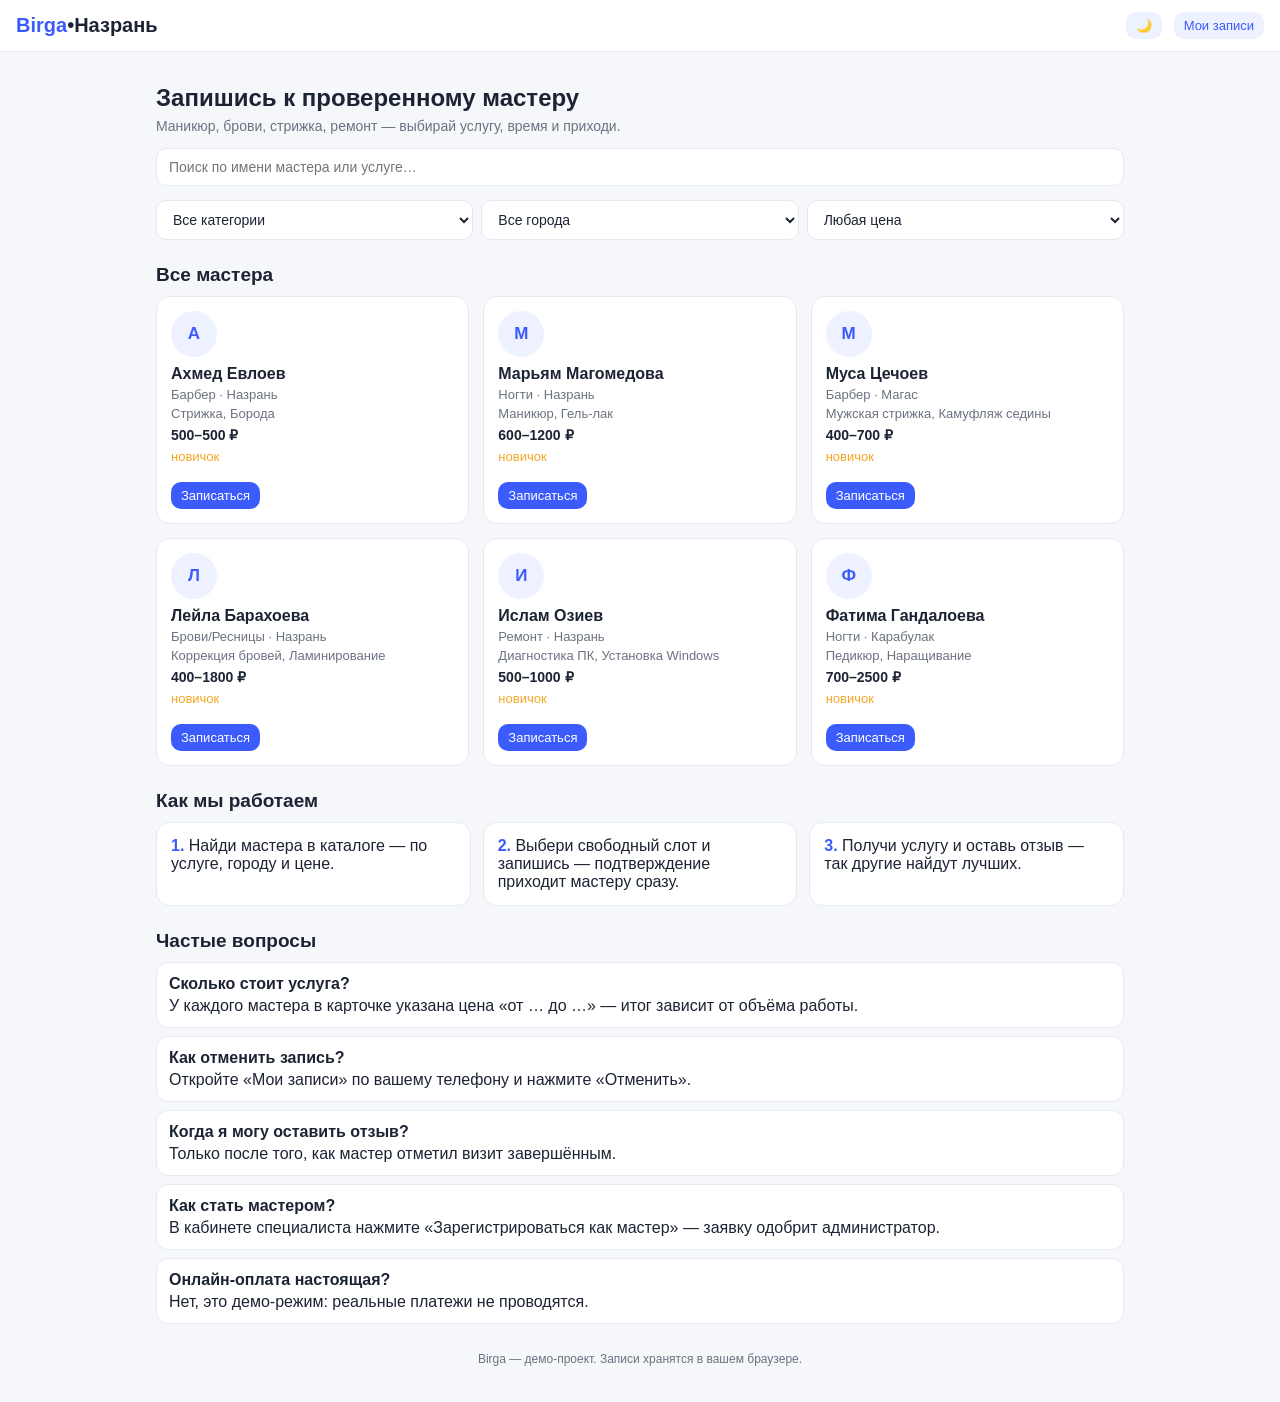
==== index.html @ ad56d4bf "Add files via upload" ====
<!DOCTYPE html>
<html lang="ru">
<head>
<meta charset="UTF-8">
<meta name="viewport" content="width=device-width, initial-scale=1.0">
<title>Birga — запись к мастерам Назрани</title>
<style>
:root{--bg:#f5f7fb;--card:#fff;--text:#1c2333;--muted:#6b7280;--accent:#3b5bfd;--accent2:#eef1ff;--border:#e5e9f2;--ok:#16a34a;--warn:#d97706;--danger:#dc2626}
body.dark{--bg:#11141c;--card:#1b2030;--text:#eef1f7;--muted:#9aa3b5;--accent:#6d8bff;--accent2:#242b42;--border:#2a3145}
*{box-sizing:border-box;margin:0;padding:0;font-family:Arial,Helvetica,sans-serif}
body{background:var(--bg);color:var(--text)}
header{background:var(--card);border-bottom:1px solid var(--border);padding:12px 16px;display:flex;align-items:center;gap:12px;position:sticky;top:0;z-index:50}
.logo{font-weight:bold;font-size:20px;color:var(--accent)}
.logo span{color:var(--text)}
header .spacer{flex:1}
.btn{border:none;border-radius:10px;padding:10px 16px;font-size:14px;cursor:pointer;background:var(--accent);color:#fff}
.btn.ghost{background:var(--accent2);color:var(--accent)}
.btn.small{padding:6px 10px;font-size:13px}
.btn.danger{background:#fde8e8;color:var(--danger)}
.btn:disabled{opacity:.5;cursor:default}
main{max-width:1000px;margin:0 auto;padding:16px}
h1{font-size:24px;margin:16px 0 6px}
h2{font-size:19px;margin:24px 0 10px}
.sub{color:var(--muted);font-size:14px;margin-bottom:14px}
.searchbar{display:flex;gap:8px;flex-wrap:wrap;margin-bottom:14px}
.searchbar input,.searchbar select,input,select,textarea{background:var(--card);color:var(--text);border:1px solid var(--border);border-radius:10px;padding:10px 12px;font-size:14px}
.searchbar input{flex:1;min-width:180px}
.filters{display:flex;gap:8px;flex-wrap:wrap;margin-bottom:16px}
.filters select{flex:1;min-width:130px}
.grid{display:grid;grid-template-columns:repeat(auto-fill,minmax(240px,1fr));gap:14px}
.card{background:var(--card);border:1px solid var(--border);border-radius:14px;padding:14px}
.card .ava{width:46px;height:46px;border-radius:50%;background:var(--accent2);color:var(--accent);display:flex;align-items:center;justify-content:center;font-weight:bold;font-size:17px;margin-bottom:8px}
.card h3{font-size:16px}
.card .meta{color:var(--muted);font-size:13px;margin:4px 0}
.card .price{font-weight:bold;font-size:14px;margin:6px 0}
.stars{color:#f5a623;font-size:13px}
.empty{color:var(--muted);padding:24px;text-align:center;border:1px dashed var(--border);border-radius:14px}
.steps{display:grid;grid-template-columns:repeat(auto-fit,minmax(200px,1fr));gap:12px}
.step{background:var(--card);border:1px solid var(--border);border-radius:14px;padding:14px}
.step b{color:var(--accent)}
.modal-bg{position:fixed;inset:0;background:rgba(10,14,25,.55);display:none;align-items:flex-start;justify-content:center;padding:20px;z-index:100;overflow:auto}
.modal-bg.open{display:flex}
.modal{background:var(--card);border-radius:16px;padding:18px;max-width:420px;width:100%;margin-top:30px}
.modal h3{margin-bottom:12px}
.field{margin-bottom:10px}
.field label{display:block;font-size:13px;color:var(--muted);margin-bottom:4px}
.field input,.field select,.field textarea{width:100%}
.slots{display:flex;flex-wrap:wrap;gap:8px;margin:6px 0}
.slot{border:1px solid var(--border);border-radius:8px;padding:7px 10px;font-size:13px;cursor:pointer;background:var(--bg);color:var(--text)}
.slot.sel{background:var(--accent);color:#fff;border-color:var(--accent)}
.slot.busy{opacity:.35;cursor:not-allowed;text-decoration:line-through}
.err{color:var(--danger);font-size:13px;min-height:16px}
.ok-note{color:var(--ok);font-size:13px}
.row{display:flex;gap:8px;justify-content:flex-end;margin-top:10px}
.appt{background:var(--card);border:1px solid var(--border);border-radius:12px;padding:12px;margin-bottom:8px}
.appt .st{font-size:12px;padding:2px 8px;border-radius:8px;display:inline-block}
.st.new{background:#fff7e6;color:var(--warn)}
.st.conf{background:#e8f7ee;color:var(--ok)}
.st.done{background:#e7f0ff;color:var(--accent)}
.st.canc{background:#fde8e8;color:var(--danger)}
.faq-item{background:var(--card);border:1px solid var(--border);border-radius:12px;padding:12px;margin-bottom:8px}
.faq-item b{display:block;margin-bottom:4px}
footer{color:var(--muted);font-size:12px;text-align:center;padding:20px}
.hidden{display:none}
</style>
</head>
<body>
<header>
<div class="logo">Birga<span>•Назрань</span></div>
<div class="spacer"></div>
<button class="btn ghost small" id="themeBtn" title="Тёмная тема">🌙</button>
<button class="btn ghost small" onclick="openMy()">Мои записи</button>
</header>
<main>
<h1>Запишись к проверенному мастеру</h1>
<p class="sub">Маникюр, брови, стрижка, ремонт — выбирай услугу, время и приходи.</p>

<div class="searchbar">
<input id="q" placeholder="Поиск по имени мастера или услуге…" oninput="render()">
</div>
<div class="filters">
<select id="fCat" onchange="render()"><option value="">Все категории</option></select>
<select id="fCity" onchange="render()"><option value="">Все города</option></select>
<select id="fPrice" onchange="render()"><option value="">Любая цена</option><option value="500">до 500 ₽</option><option value="1000">до 1000 ₽</option><option value="2000">до 2000 ₽</option></select>
</div>

<div id="popular"></div>
<h2>Все мастера</h2>
<div class="grid" id="cards"></div>

<h2>Как мы работаем</h2>
<div class="steps">
<div class="step"><b>1.</b> Найди мастера в каталоге — по услуге, городу и цене.</div>
<div class="step"><b>2.</b> Выбери свободный слот и запишись — подтверждение приходит мастеру сразу.</div>
<div class="step"><b>3.</b> Получи услугу и оставь отзыв — так другие найдут лучших.</div>
</div>

<h2>Частые вопросы</h2>
<div id="faq"></div>
<footer>Birga — демо-проект. Записи хранятся в вашем браузере.</footer>
</main>

<div class="modal-bg" id="bookBg">
<div class="modal" id="bookBox"></div>
</div>
<div class="modal-bg" id="myBg">
<div class="modal" id="myBox"></div>
</div>

<script>
// ---------- данные ----------
var DEF_MASTERS=[
{id:1,name:"Ахмед Евлоев",cat:"Барбер",city:"Назрань",phone:"89600000001",works:["Пн","Вт","Ср","Чт","Пт"],services:[{n:"Стрижка",p1:500,p2:800},{n:"Борода",p1:300,p2:500}]},
{id:2,name:"Марьям Магомедова",cat:"Ногти",city:"Назрань",phone:"89600000002",works:["Пн","Вт","Ср","Чт","Сб"],services:[{n:"Маникюр",p1:600,p2:1000},{n:"Гель-лак",p1:800,p2:1200}]},
{id:3,name:"Муса Цечоев",cat:"Барбер",city:"Магас",phone:"89600000003",works:["Вт","Ср","Чт","Сб","Вс"],services:[{n:"Мужская стрижка",p1:400,p2:700},{n:"Камуфляж седины",p1:500,p2:700}]},
{id:4,name:"Лейла Барахоева",cat:"Брови/Ресницы",city:"Назрань",phone:"89600000004",works:["Пн","Ср","Пт","Сб"],services:[{n:"Коррекция бровей",p1:400,p2:600},{n:"Ламинирование",p1:1200,p2:1800}]},
{id:5,name:"Ислам Озиев",cat:"Ремонт",city:"Назрань",phone:"89600000005",works:["Пн","Вт","Ср","Чт","Пт","Сб"],services:[{n:"Диагностика ПК",p1:500,p2:800},{n:"Установка Windows",p1:700,p2:1000}]},
{id:6,name:"Фатима Гандалоева",cat:"Ногти",city:"Карабулак",phone:"89600000006",works:["Вт","Чт","Пт","Сб","Вс"],services:[{n:"Педикюр",p1:700,p2:1100},{n:"Наращивание",p1:1500,p2:2500}]}
];
var DEF_REVIEWS={}; 
var REVIEWS=JSON.parse(localStorage.getItem("b_reviews")||"null")||DEF_REVIEWS;
var MASTERS=JSON.parse(localStorage.getItem("b_masters")||"null")||JSON.parse(JSON.stringify(DEF_MASTERS));
if(!localStorage.getItem("b_masters"))localStorage.setItem("b_masters",JSON.stringify(MASTERS));
var BOOKINGS=JSON.parse(localStorage.getItem("b_bookings")||"[]");
var USERS=JSON.parse(localStorage.getItem("b_users")||"{}");

// ---------- helpers ----------
function saveAll(){localStorage.setItem("b_masters",JSON.stringify(MASTERS));localStorage.setItem("b_bookings",JSON.stringify(BOOKINGS));localStorage.setItem("b_reviews",JSON.stringify(REVIEWS));localStorage.setItem("b_users",JSON.stringify(USERS));}
function esc(s){return String(s).replace(/&/g,"&amp;").replace(/</g,"&lt;").replace(/>/g,"&gt;").replace(/"/g,"&quot;")}
function starTxt(r){var n=REVIEWS[r.id]?REVIEWS[r.id].reduce(function(a,x){return a+x.stars},0)/REVIEWS[r.id].length:0;return n?("★"+n.toFixed(1)+" ("+REVIEWS[r.id].length+")"):"новичок";}
function masterById(id){for(var i=0;i<MASTERS.length;i++)if(MASTERS[i].id===id)return MASTERS[i];return null;}

// ---------- каталог ----------
function fillFilters(){
var cats={},cities={};MASTERS.forEach(function(m){cats[m.cat]=1;cities[m.city]=1});
var fc=document.getElementById("fCity");var curC=fc.value;fc.innerHTML='<option value="">Все города</option>';
Object.keys(cities).sort().forEach(function(c){fc.insertAdjacentHTML("beforeend",'<option value="'+esc(c)+'">'+esc(c)+"</option>")});fc.value=curC;
var fk=document.getElementById("fCat");var curK=fk.value;fk.innerHTML='<option value="">Все категории</option>';
Object.keys(cats).sort().forEach(function(c){fk.insertAdjacentHTML("beforeend",'<option value="'+esc(c)+'">'+esc(c)+"</option>")});fk.value=curK;}
function cardHtml(m){
var svcs=m.services.map(function(s){return esc(s.n)}).join(", ");
return '<div class="card"><div class="ava">'+esc(m.name[0])+'</div><h3>'+esc(m.name)+'</h3><div class="meta">'+esc(m.cat)+" · "+esc(m.city)+'</div><div class="meta">'+esc(svcs)+'</div><div class="price">'+m.services[0].p1+"–"+m.services[m.services.length-1].p2+" ₽</div><div class='stars'>"+starTxt(m)+'</div><br><button class="btn small" onclick="openBook('+m.id+')">Записаться</button></div>';}
function render(){
fillFilters();
var q=document.getElementById("q").value.toLowerCase().trim();
var cat=document.getElementById("fCat").value,city=document.getElementById("fCity").value,pr=+document.getElementById("fPrice").value||0;
var list=MASTERS.filter(function(m){
if(cat&&m.cat!==cat)return false;if(city&&m.city!==city)return false;
if(pr){var ok=m.services.some(function(s){return s.p1<=pr});if(!ok)return false;}
if(q){var hay=(m.name+" "+m.services.map(function(s){return s.n}).join(" ")+" "+m.cat).toLowerCase();if(hay.indexOf(q)<0)return false;}
return true;});
document.getElementById("cards").innerHTML=list.length?list.map(cardHtml).join(""):'<div class="empty" style="grid-column:1/-1">Ничего не нашлось — измените фильтры.</div>';
// популярные: топ-3 по числу записей
var cnt={};BOOKINGS.forEach(function(b){cnt[b.mid]=(cnt[b.mid]||0)+1});
var top=MASTERS.slice().sort(function(a,b){return (cnt[b.id]||0)-(cnt[a.id]||0)}).slice(0,3).filter(function(m){return (cnt[m.id]||0)>0});
document.getElementById("popular").innerHTML=top.length?"<h2>Популярные мастера</h2><div class='grid'>"+top.map(cardHtml).join("")+"</div>":"";}

// ---------- окно записи ----------
var cur=null,curSvc=0,curDate="",curTime="";
function openBook(id){
cur=masterById(id);curSvc=0;curDate="";curTime="";
if(!cur)return;
drawBook();document.getElementById("bookBg").classList.add("open");}
function drawBook(){
var d=new Date(),days=[];var wd=["Вс","Пн","Вт","Ср","Чт","Пт","Сб"];
for(var i=1;i<=7;i++){var x=new Date(d);x.setDate(d.getDate()+i);days.push({k:x.getFullYear()+"-"+(x.getMonth()+1)+"-"+x.getDate(),t:wd[x.getDay()]+" "+x.getDate()+"."+(x.getMonth()+1)})}
var opts=cur.services.map(function(s,i){return '<option value="'+i+'">'+esc(s.n)+" — от "+s.p1+" до "+s.p2+" ₽</option>"}).join("");
var slots="";if(curDate){var dayName=days.filter(function(x){return x.k===curDate})[0];if(dayName&&!cur.works.includes(dayName.t.split(" ")[0])){slots='<div class="err">Этот день у мастера выходной — выберите другой.</div>';}else{var taken=BOOKINGS.filter(function(b){return b.mid===cur.id&&b.date===curDate&&!b.cancelled}).map(function(b){return b.time});
["10:00","11:00","12:00","13:00","14:00","15:00","16:00","17:00"].forEach(function(t){var busy=taken.indexOf(t)>=0;slots+='<div class="slot'+(busy?" busy":"")+(t===curTime?" sel":"")+'" data-t="'+t+'" onclick="'+(busy?"":'pickTime(\''+t+'\')')+'">'+t+"</div>"});}}
document.getElementById("bookBox").innerHTML=
'<h3>Запись: '+esc(cur.name)+'</h3>'+
'<div class="field"><label>Услуга</label><select id="svc" onchange="curSvc=+this.value;curTime=\'\';drawBook()">'+opts+'</select></div>'+
'<div class="field"><label>Дата</label><select id="dt" onchange="curDate=this.value;curTime=\'\';drawBook()"><option value="">— выберите дату —</option>'+days.map(function(x){return '<option value="'+x.k+'"'+(x.k===curDate?" selected":"")+'>'+esc(x.t)+"</option>"}).join("")+'</select></div>'+
(curDate?'<div class="field"><label>Время (серые — заняты)</label><div class="slots">'+slots+'</div></div>':'')+
'<div class="field"><label>Имя *</label><input id="fn" placeholder="Имя"></div>'+
'<div class="field"><label>Фамилия *</label><input id="ln" placeholder="Фамилия"></div>'+
'<div class="field"><label>Телефон *</label><input id="ph" placeholder="8960…" inputmode="numeric"></div>'+
'<div class="err" id="bErr"></div>'+
'<div class="row"><button class="btn ghost" onclick="closeBook()">Отмена</button><button class="btn" onclick="submitBook()">Далее → оплата</button></div>';
}
function pickTime(t){curTime=t;drawBook();}
function closeBook(){document.getElementById("bookBg").classList.remove("open");}
function submitBook(){
var fn=document.getElementById("fn").value.trim(),ln=document.getElementById("ln").value.trim(),ph=document.getElementById("ph").value.replace(/\D/g,"");
var e="";if(!curTime)e="Выберите время. ";if(fn.length<2)e+="Введите имя. ";if(ln.length<2)e+="Введите фамилию. ";if(ph.length<10)e+="Введите телефон (10–11 цифр). ";
if(e){document.getElementById("bErr").textContent=e.trim();return;}
drawPay({mid:cur.id,fn:fn,ln:ln,ph:ph,svc:cur.services[curSvc].n,p1:cur.services[curSvc].p1,p2:cur.services[curSvc].p2,date:curDate,time:curTime});}
function drawPay(a){
document.getElementById("bookBox").innerHTML=
'<h3>Оплата</h3><div class="field"><b>'+esc(a.svc)+'</b><div class="meta">'+esc(masterById(a.mid).name)+" · "+a.date+" в "+a.time+'</div><div class="price">'+a.p1+"–"+a.p2+" ₽ — рассчитаетесь с мастером</div></div>"+
'<div class="row"><button class="btn ghost" onclick="book(\''+a.ph+'\',\''+a.fn+'\',\''+a.ln+'\','+a.mid+',\''+a.svc+'\','+a.p1+','+a.p2+',\''+a.date+'\','+a.time+',1)">Оплатить онлайн (демо)</button>'+
'<button class="btn ghost" onclick="book(\''+a.ph+'\',\''+a.fn+'\',\''+a.ln+'\','+a.mid+',\''+a.svc+'\','+a.p1+','+a.p2+',\''+a.date+'\','+a.time+',0)">Оплатить на месте</button></div>';
}
function book(ph,fn,ln,mid,svc,p1,p2,date,time,paid){
if(BOOKINGS.some(function(b){return b.mid===mid&&b.date===date&&b.time===time&&!b.cancelled})){alert("Это время только что заняли — выберите другое.");return;}
BOOKINGS.push({mid:mid,fn:fn,ln:ln,ph:ph,svc:svc,p1:p1,p2:p2,date:date,time:time,paid:paid,status:"новая",cancelled:false,reviewed:false});
saveAll();closeBook();render();
document.getElementById("myBox").innerHTML='<h3>✅ Вы записаны!</h3><p class="sub">'+esc(masterById(mid).name)+" · "+svc+" · "+date+" в "+time+(paid?" · оплачено онлайн (демо)":" · оплата на месте")+'</p><div class="row"><button class="btn" onclick="closeMy();openMy()">Мои записи</button></div>';
document.getElementById("myBg").classList.add("open");}

// ---------- мои записи ----------
function openMy(){
var ph=prompt("Введите ваш телефон (как при записи):","");
if(!ph)return;ph=ph.replace(/\D/g,"");
var list=BOOKINGS.filter(function(b){return b.ph===ph});
var html=list.length?"":'<div class="empty">Записей с таким телефоном нет.</div>';
list.slice().reverse().forEach(function(b,i){
var idx=BOOKINGS.indexOf(b);
var st=b.cancelled?'<span class="st canc">отменена</span>':b.status==="новая"?'<span class="st new">новая</span>':b.status==="подтверждена"?'<span class="st conf">подтверждена</span>':'<span class="st done">завершена</span>';
html+='<div class="appt"><b>'+esc(masterById(b.mid)?masterById(b.mid).name:"—")+'</b> '+st+'<div class="meta">'+esc(b.svc)+" · "+b.date+" в "+b.time+(b.paid?" · оплачено онлайн":" · оплата на месте")+'</div>';
if(!b.cancelled&&b.status!=="завершена")html+='<button class="btn danger small" onclick="cancelBook('+idx+',\''+ph+'\')">Отменить</button> ';
if(b.status==="завершена"&&!b.reviewed)html+='<button class="btn small" onclick="openReview('+idx+',\''+ph+'\')">Оставить отзыв</button>';
html+="</div>";});
document.getElementById("myBox").innerHTML="<h3>Мои записи</h3>"+html+'<div class="row"><button class="btn ghost" onclick="closeMy()">Закрыть</button></div>';
document.getElementById("myBg").classList.add("open");}
function closeMy(){document.getElementById("myBg").classList.remove("open");}
function cancelBook(i,ph){BOOKINGS[i].cancelled=true;saveAll();openMy();render();}
function openReview(i,ph){
var b=BOOKINGS[i];
document.getElementById("myBox").innerHTML='<h3>Отзыв о визите</h3><div class="field"><label>Имя *</label><input id="rFn" placeholder="Имя"></div><div class="field"><label>Фамилия *</label><input id="rLn" placeholder="Фамилия"></div><div class="field"><label>Оценка</label><select id="rSt"><option>5</option><option>4</option><option>3</option><option>2</option><option>1</option></select></div><div class="field"><label>Комментарий</label><textarea id="rTx" rows="3"></textarea></div><div class="err" id="rErr"></div><div class="row"><button class="btn ghost" onclick="openMy()">Назад</button><button class="btn" onclick="sendReview('+i+',\''+ph+'\')">Отправить</button></div>';}
function sendReview(i,ph){
var fn=document.getElementById("rFn").value.trim(),ln=document.getElementById("rLn").value.trim();
if(fn.length<2||ln.length<2){document.getElementById("rErr").textContent="Введите имя и фамилию.";return;}
var b=BOOKINGS[i];var mid=b.mid;
if(!REVIEWS[mid])REVIEWS[mid]=[];
REVIEWS[mid].push({n:fn+" "+ln,stars:+document.getElementById("rSt").value,tx:document.getElementById("rTx").value.trim()});
b.reviewed=true;saveAll();openMy();render();}

// ---------- FAQ и тема ----------
document.getElementById("faq").innerHTML=[
["Сколько стоит услуга?","У каждого мастера в карточке указана цена «от … до …» — итог зависит от объёма работы."],
["Как отменить запись?","Откройте «Мои записи» по вашему телефону и нажмите «Отменить»."],
["Когда я могу оставить отзыв?","Только после того, как мастер отметил визит завершённым."],
["Как стать мастером?","В кабинете специалиста нажмите «Зарегистрироваться как мастер» — заявку одобрит администратор."],
["Онлайн-оплата настоящая?","Нет, это демо-режим: реальные платежи не проводятся."]
].map(function(f){return '<div class="faq-item"><b>'+f[0]+"</b>"+f[1]+"</div>"}).join("");
var dark=localStorage.getItem("b_dark")==="1";applyTheme();
function applyTheme(){document.body.classList.toggle("dark",dark);document.getElementById("themeBtn").textContent=dark?"☀️":"🌙";}
document.getElementById("themeBtn").onclick=function(){dark=!dark;localStorage.setItem("b_dark",dark?"1":"0");applyTheme();};
document.getElementById("bookBg").onclick=function(e){if(e.target===this)closeBook();};
document.getElementById("myBg").onclick=function(e){if(e.target===this)closeMy();};
document.addEventListener("keydown",function(e){if(e.key==="Escape"){closeBook();closeMy();}});
render();
</script>
</body>
</html>
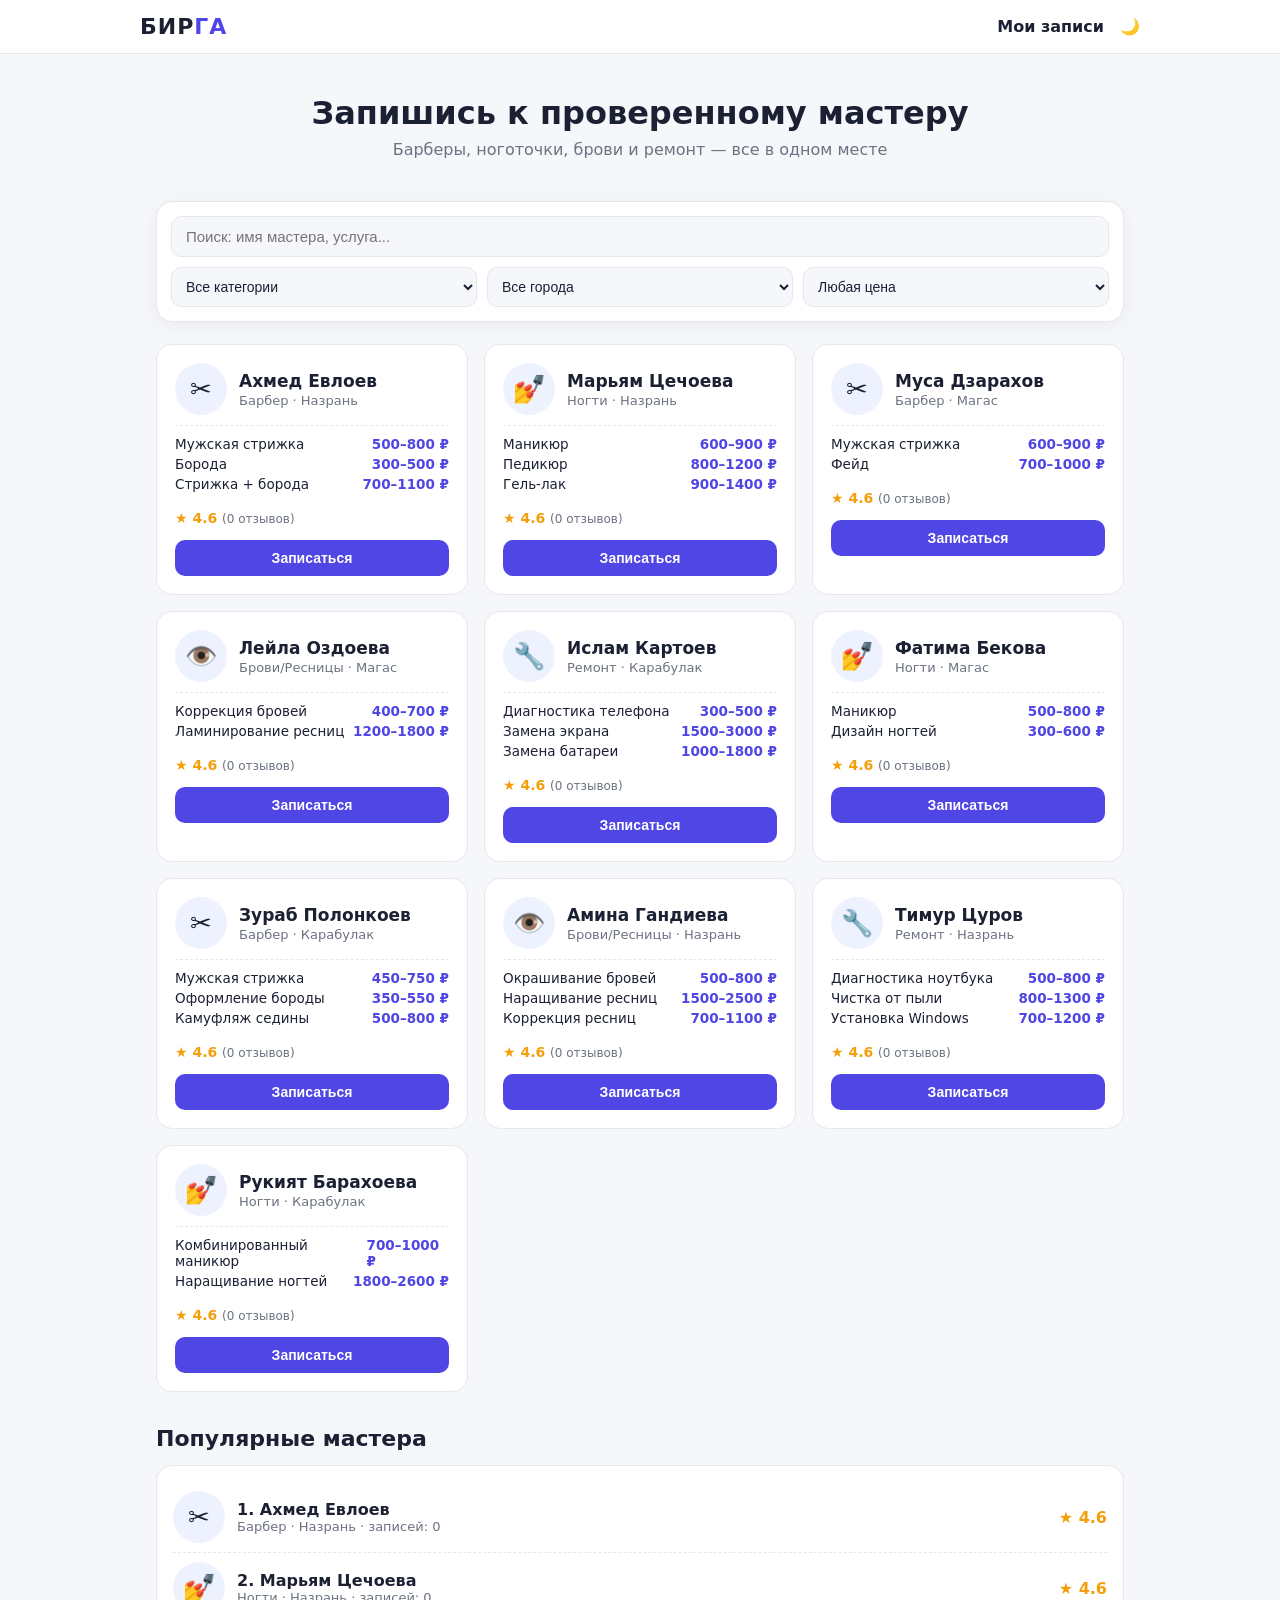
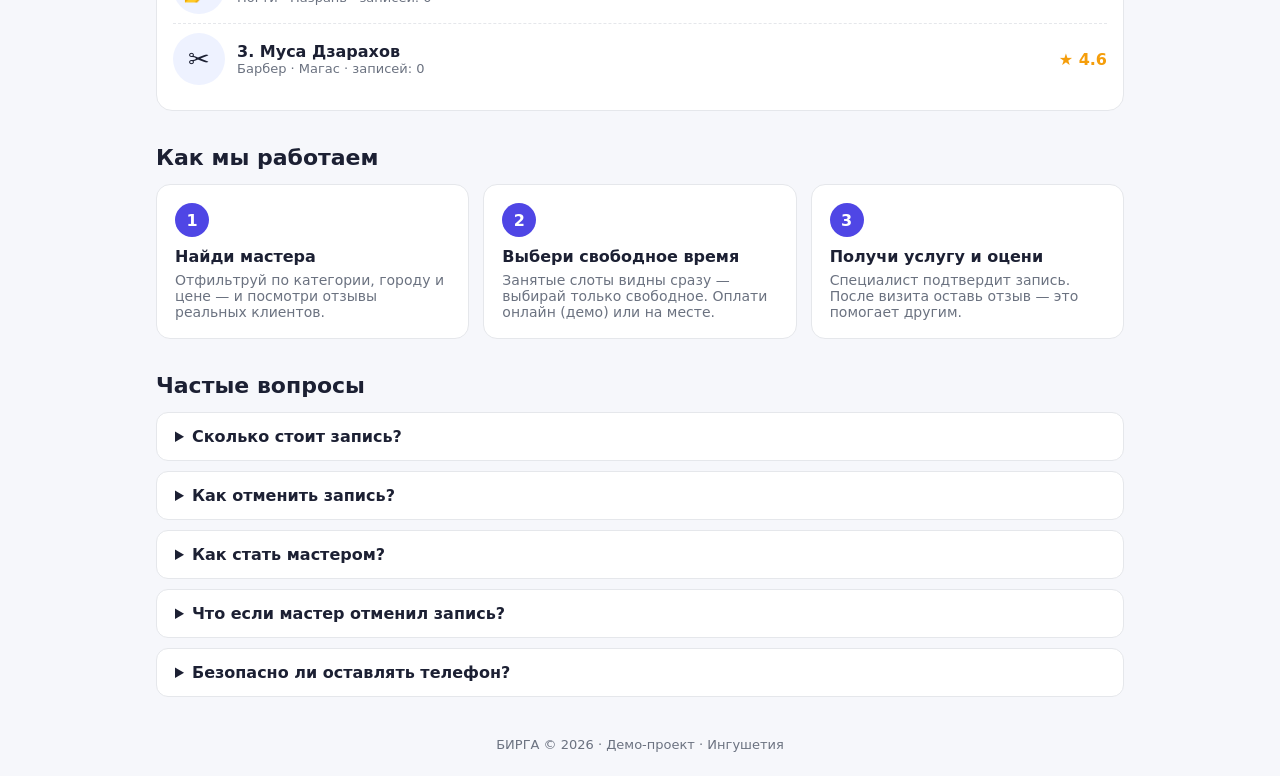
==== commit c17c4f0a: "Add files via upload" ====
--- a/index.html
+++ b/index.html
@@ -2,245 +2,262 @@
 <html lang="ru">
 <head>
 <meta charset="UTF-8">
-<meta name="viewport" content="width=device-width, initial-scale=1.0">
-<title>Birga — запись к мастерам Назрани</title>
+<meta name="viewport" content="width=device-width, initial-scale=1">
+<title>БИРГА — запись к мастерам Ингушетии</title>
 <style>
-:root{--bg:#f5f7fb;--card:#fff;--text:#1c2333;--muted:#6b7280;--accent:#3b5bfd;--accent2:#eef1ff;--border:#e5e9f2;--ok:#16a34a;--warn:#d97706;--danger:#dc2626}
-body.dark{--bg:#11141c;--card:#1b2030;--text:#eef1f7;--muted:#9aa3b5;--accent:#6d8bff;--accent2:#242b42;--border:#2a3145}
-*{box-sizing:border-box;margin:0;padding:0;font-family:Arial,Helvetica,sans-serif}
-body{background:var(--bg);color:var(--text)}
-header{background:var(--card);border-bottom:1px solid var(--border);padding:12px 16px;display:flex;align-items:center;gap:12px;position:sticky;top:0;z-index:50}
-.logo{font-weight:bold;font-size:20px;color:var(--accent)}
-.logo span{color:var(--text)}
-header .spacer{flex:1}
-.btn{border:none;border-radius:10px;padding:10px 16px;font-size:14px;cursor:pointer;background:var(--accent);color:#fff}
-.btn.ghost{background:var(--accent2);color:var(--accent)}
-.btn.small{padding:6px 10px;font-size:13px}
-.btn.danger{background:#fde8e8;color:var(--danger)}
-.btn:disabled{opacity:.5;cursor:default}
-main{max-width:1000px;margin:0 auto;padding:16px}
-h1{font-size:24px;margin:16px 0 6px}
-h2{font-size:19px;margin:24px 0 10px}
-.sub{color:var(--muted);font-size:14px;margin-bottom:14px}
-.searchbar{display:flex;gap:8px;flex-wrap:wrap;margin-bottom:14px}
-.searchbar input,.searchbar select,input,select,textarea{background:var(--card);color:var(--text);border:1px solid var(--border);border-radius:10px;padding:10px 12px;font-size:14px}
-.searchbar input{flex:1;min-width:180px}
-.filters{display:flex;gap:8px;flex-wrap:wrap;margin-bottom:16px}
-.filters select{flex:1;min-width:130px}
-.grid{display:grid;grid-template-columns:repeat(auto-fill,minmax(240px,1fr));gap:14px}
-.card{background:var(--card);border:1px solid var(--border);border-radius:14px;padding:14px}
-.card .ava{width:46px;height:46px;border-radius:50%;background:var(--accent2);color:var(--accent);display:flex;align-items:center;justify-content:center;font-weight:bold;font-size:17px;margin-bottom:8px}
-.card h3{font-size:16px}
-.card .meta{color:var(--muted);font-size:13px;margin:4px 0}
-.card .price{font-weight:bold;font-size:14px;margin:6px 0}
-.stars{color:#f5a623;font-size:13px}
-.empty{color:var(--muted);padding:24px;text-align:center;border:1px dashed var(--border);border-radius:14px}
-.steps{display:grid;grid-template-columns:repeat(auto-fit,minmax(200px,1fr));gap:12px}
-.step{background:var(--card);border:1px solid var(--border);border-radius:14px;padding:14px}
-.step b{color:var(--accent)}
-.modal-bg{position:fixed;inset:0;background:rgba(10,14,25,.55);display:none;align-items:flex-start;justify-content:center;padding:20px;z-index:100;overflow:auto}
-.modal-bg.open{display:flex}
-.modal{background:var(--card);border-radius:16px;padding:18px;max-width:420px;width:100%;margin-top:30px}
-.modal h3{margin-bottom:12px}
-.field{margin-bottom:10px}
-.field label{display:block;font-size:13px;color:var(--muted);margin-bottom:4px}
-.field input,.field select,.field textarea{width:100%}
-.slots{display:flex;flex-wrap:wrap;gap:8px;margin:6px 0}
-.slot{border:1px solid var(--border);border-radius:8px;padding:7px 10px;font-size:13px;cursor:pointer;background:var(--bg);color:var(--text)}
-.slot.sel{background:var(--accent);color:#fff;border-color:var(--accent)}
+*{box-sizing:border-box;margin:0;padding:0}
+:root{--bg:#f6f7fb;--card:#ffffff;--text:#1c2033;--muted:#6b7280;--primary:#4f46e5;--primary2:#4338ca;--line:#e5e7eb;--chip:#eef2ff;--ok:#059669;--warn:#d97706;--bad:#dc2626}
+body.dark{--bg:#12141d;--card:#1c1f2e;--text:#e8eaf2;--muted:#9aa1b5;--line:#2c3046;--chip:#262a44}
+body{font-family:system-ui,-apple-system,'Segoe UI',Roboto,sans-serif;background:var(--bg);color:var(--text);transition:.25s}
+.wrap{max-width:1000px;margin:0 auto;padding:0 16px}
+header{background:var(--card);border-bottom:1px solid var(--line);position:sticky;top:0;z-index:50}
+.hrow{display:flex;align-items:center;justify-content:space-between;padding:14px 0}
+.logo{font-weight:800;font-size:22px;letter-spacing:1px}
+.logo span{color:var(--primary)}
+nav a{margin-left:16px;color:var(--text);text-decoration:none;font-weight:600;cursor:pointer}
+nav a:hover{color:var(--primary)}
+.btn{background:var(--primary);color:#fff;border:none;border-radius:10px;padding:10px 18px;font-weight:700;font-size:14px;cursor:pointer;transition:.15s}
+.btn:hover{background:var(--primary2)}
+.btn2{background:var(--chip);color:var(--primary);border:none;border-radius:10px;padding:10px 16px;font-weight:700;font-size:14px;cursor:pointer}
+.btn-bad{background:#fee2e2;color:var(--bad);border:none;border-radius:8px;padding:7px 12px;font-weight:700;font-size:13px;cursor:pointer}
+.btn-ok{background:#d1fae5;color:var(--ok);border:none;border-radius:8px;padding:7px 12px;font-weight:700;font-size:13px;cursor:pointer}
+.hero{padding:40px 0 20px;text-align:center}
+.hero h1{font-size:32px;margin-bottom:8px}
+.hero p{color:var(--muted)}
+.searchbox{background:var(--card);border:1px solid var(--line);border-radius:16px;padding:14px;margin:22px 0;box-shadow:0 4px 20px rgba(0,0,0,.05)}
+.searchline{display:flex;gap:10px;margin-bottom:10px}
+.searchline input{flex:1;border:1px solid var(--line);border-radius:10px;padding:11px 14px;font-size:15px;background:var(--bg);color:var(--text)}
+.filters{display:flex;gap:10px;flex-wrap:wrap}
+.filters select{flex:1;min-width:140px;border:1px solid var(--line);border-radius:10px;padding:10px;font-size:14px;background:var(--bg);color:var(--text)}
+.grid{display:grid;grid-template-columns:repeat(auto-fill,minmax(290px,1fr));gap:16px;margin:20px 0}
+.card{background:var(--card);border:1px solid var(--line);border-radius:16px;padding:18px}
+.card .top{display:flex;gap:12px;align-items:center;margin-bottom:10px}
+.ava{width:52px;height:52px;border-radius:50%;background:var(--chip);display:flex;align-items:center;justify-content:center;font-size:26px;flex-shrink:0}
+.card h3{font-size:17px}
+.mmeta{color:var(--muted);font-size:13px;margin-top:2px}
+.svc{margin:8px 0;padding:8px 0;border-top:1px dashed var(--line)}
+.svc div{display:flex;justify-content:space-between;font-size:13.5px;padding:2px 0}
+.svc b{color:var(--primary);font-weight:600}
+.stars{color:#f59e0b;font-weight:700;font-size:14px;margin:6px 0}
+.card .btn{width:100%;margin-top:8px}
+.empty{text-align:center;color:var(--muted);padding:40px;border:1px dashed var(--line);border-radius:14px;grid-column:1/-1}
+h2.sec{margin:34px 0 14px;font-size:22px}
+.pop{background:var(--card);border:1px solid var(--line);border-radius:16px;padding:16px}
+.poprow{display:flex;align-items:center;gap:12px;padding:9px 0;border-top:1px dashed var(--line)}
+.poprow:first-child{border-top:none}
+.pn{font-weight:700}
+.poprow .pcat{color:var(--muted);font-size:13px}
+.poprow .pr{margin-left:auto;color:#f59e0b;font-weight:700}
+.steps{display:grid;grid-template-columns:repeat(3,1fr);gap:14px;margin-top:14px}
+.step{background:var(--card);border:1px solid var(--line);border-radius:14px;padding:18px}
+.step .n{width:34px;height:34px;border-radius:50%;background:var(--primary);color:#fff;display:flex;align-items:center;justify-content:center;font-weight:800;margin-bottom:10px}
+.step h4{margin-bottom:6px}
+.step p{color:var(--muted);font-size:14px}
+details{background:var(--card);border:1px solid var(--line);border-radius:12px;padding:14px 18px;margin-bottom:10px}
+summary{font-weight:700;cursor:pointer}
+details p{margin-top:8px;color:var(--muted)}
+.overlay{position:fixed;inset:0;background:rgba(10,12,20,.55);display:none;align-items:flex-start;justify-content:center;z-index:100;overflow-y:auto;padding:30px 14px}
+.overlay.open{display:flex}
+.modal{background:var(--card);border-radius:18px;padding:24px;width:100%;max-width:440px;position:relative}
+.modal h3{margin-bottom:14px;font-size:20px}
+.x{position:absolute;top:14px;right:14px;width:32px;height:32px;border:none;border-radius:50%;background:var(--chip);color:var(--text);font-size:17px;cursor:pointer;font-weight:700}
+label{display:block;font-size:13px;font-weight:700;margin:12px 0 5px;color:var(--muted)}
+input,select,textarea{width:100%;border:1px solid var(--line);border-radius:10px;padding:10px 12px;font-size:15px;background:var(--bg);color:var(--text)}
+.slots{display:grid;grid-template-columns:repeat(5,1fr);gap:8px;margin-top:6px}
+.slot{border:1px solid var(--line);border-radius:8px;padding:8px 0;text-align:center;font-size:13.5px;cursor:pointer;background:var(--bg);color:var(--text)}
+.slot.on{background:var(--primary);color:#fff;border-color:var(--primary)}
 .slot.busy{opacity:.35;cursor:not-allowed;text-decoration:line-through}
-.err{color:var(--danger);font-size:13px;min-height:16px}
-.ok-note{color:var(--ok);font-size:13px}
-.row{display:flex;gap:8px;justify-content:flex-end;margin-top:10px}
-.appt{background:var(--card);border:1px solid var(--border);border-radius:12px;padding:12px;margin-bottom:8px}
-.appt .st{font-size:12px;padding:2px 8px;border-radius:8px;display:inline-block}
-.st.new{background:#fff7e6;color:var(--warn)}
-.st.conf{background:#e8f7ee;color:var(--ok)}
-.st.done{background:#e7f0ff;color:var(--accent)}
-.st.canc{background:#fde8e8;color:var(--danger)}
-.faq-item{background:var(--card);border:1px solid var(--border);border-radius:12px;padding:12px;margin-bottom:8px}
-.faq-item b{display:block;margin-bottom:4px}
-footer{color:var(--muted);font-size:12px;text-align:center;padding:20px}
-.hidden{display:none}
+.dayoff{color:var(--warn);font-size:14px;margin-top:8px}
+.payrow{display:flex;gap:10px;margin-top:6px}
+.payopt{flex:1;border:1px solid var(--line);border-radius:10px;padding:12px;cursor:pointer;text-align:center;font-size:13.5px;font-weight:700}
+.payopt.on{border-color:var(--primary);background:var(--chip);color:var(--primary)}
+.formerr{color:var(--bad);font-size:13.5px;font-weight:600;margin-top:10px;display:none}
+.okbox{background:#d1fae5;color:#065f46;border-radius:14px;padding:20px;text-align:center;font-weight:700}
+.dark .okbox{background:#0c3b2a;color:#6ee7b7}
+.bk{background:var(--card);border:1px solid var(--line);border-radius:14px;padding:16px;margin-bottom:12px}
+.bk .row1{display:flex;justify-content:space-between;align-items:center;flex-wrap:wrap;gap:6px}
+.tag{font-size:12px;font-weight:700;padding:4px 10px;border-radius:20px}
+.tag-new{background:#fef3c7;color:#92400e}
+.tag-conf{background:#dbeafe;color:#1d4ed8}
+.tag-done{background:#d1fae5;color:#065f46}
+.tag-can{background:#fee2e2;color:#991b1b}
+.tag-pay{background:var(--chip);color:var(--primary)}
+.bk .meta{color:var(--muted);font-size:14px;margin-top:6px}
+.bk .acts{display:flex;gap:8px;margin-top:10px;flex-wrap:wrap}
+.toast{position:fixed;bottom:24px;left:50%;transform:translateX(-50%);background:var(--text);color:var(--bg);padding:12px 22px;border-radius:12px;font-weight:700;font-size:14px;z-index:200;opacity:0;transition:.3s;pointer-events:none}
+.toast.show{opacity:1}
+footer{margin:40px 0 24px;text-align:center;color:var(--muted);font-size:13px}
+@media(max-width:640px){.steps{grid-template-columns:1fr}.hero h1{font-size:24px}}
 </style>
 </head>
 <body>
-<header>
-<div class="logo">Birga<span>•Назрань</span></div>
-<div class="spacer"></div>
-<button class="btn ghost small" id="themeBtn" title="Тёмная тема">🌙</button>
-<button class="btn ghost small" onclick="openMy()">Мои записи</button>
-</header>
-<main>
-<h1>Запишись к проверенному мастеру</h1>
-<p class="sub">Маникюр, брови, стрижка, ремонт — выбирай услугу, время и приходи.</p>
-
-<div class="searchbar">
-<input id="q" placeholder="Поиск по имени мастера или услуге…" oninput="render()">
-</div>
+<header><div class="wrap hrow">
+<div class="logo">БИР<span>ГА</span></div>
+<nav><a onclick="showBookings()">Мои записи</a><a onclick="toggleTheme()" id="themeBtn">🌙</a></nav>
+</div></header>
+
+<div class="wrap">
+<div class="hero"><h1>Запишись к проверенному мастеру</h1><p>Барберы, ноготочки, брови и ремонт — все в одном месте</p></div>
+
+<div class="searchbox">
+<div class="searchline"><input id="search" placeholder="Поиск: имя мастера, услуга..." oninput="render()"></div>
 <div class="filters">
-<select id="fCat" onchange="render()"><option value="">Все категории</option></select>
-<select id="fCity" onchange="render()"><option value="">Все города</option></select>
-<select id="fPrice" onchange="render()"><option value="">Любая цена</option><option value="500">до 500 ₽</option><option value="1000">до 1000 ₽</option><option value="2000">до 2000 ₽</option></select>
-</div>
-
-<div id="popular"></div>
-<h2>Все мастера</h2>
-<div class="grid" id="cards"></div>
-
-<h2>Как мы работаем</h2>
+<select id="fcat" onchange="render()"><option value="">Все категории</option><option>Барбер</option><option>Ногти</option><option>Брови/Ресницы</option><option>Ремонт</option></select>
+<select id="fcity" onchange="render()"><option value="">Все города</option><option>Назрань</option><option>Магас</option><option>Карабулак</option></select>
+<select id="fprice" onchange="render()"><option value="">Любая цена</option><option value="500">до 500 ₽</option><option value="1000">до 1000 ₽</option><option value="2000">до 2000 ₽</option></select>
+</div></div>
+
+<div class="grid" id="grid"></div>
+
+<h2 class="sec">Популярные мастера</h2>
+<div class="pop" id="popular"></div>
+
+<h2 class="sec">Как мы работаем</h2>
 <div class="steps">
-<div class="step"><b>1.</b> Найди мастера в каталоге — по услуге, городу и цене.</div>
-<div class="step"><b>2.</b> Выбери свободный слот и запишись — подтверждение приходит мастеру сразу.</div>
-<div class="step"><b>3.</b> Получи услугу и оставь отзыв — так другие найдут лучших.</div>
-</div>
-
-<h2>Частые вопросы</h2>
-<div id="faq"></div>
-<footer>Birga — демо-проект. Записи хранятся в вашем браузере.</footer>
-</main>
-
-<div class="modal-bg" id="bookBg">
-<div class="modal" id="bookBox"></div>
-</div>
-<div class="modal-bg" id="myBg">
-<div class="modal" id="myBox"></div>
-</div>
+<div class="step"><div class="n">1</div><h4>Найди мастера</h4><p>Отфильтруй по категории, городу и цене — и посмотри отзывы реальных клиентов.</p></div>
+<div class="step"><div class="n">2</div><h4>Выбери свободное время</h4><p>Занятые слоты видны сразу — выбирай только свободное. Оплати онлайн (демо) или на месте.</p></div>
+<div class="step"><div class="n">3</div><h4>Получи услугу и оцени</h4><p>Специалист подтвердит запись. После визита оставь отзыв — это помогает другим.</p></div>
+</div>
+
+<h2 class="sec">Частые вопросы</h2>
+<div id="faq">
+<details><summary>Сколько стоит запись?</summary><p>Запись бесплатная. Оплата только за услугу: онлайн (демо) или на месте.</p></details>
+<details><summary>Как отменить запись?</summary><p>Открой «Мои записи», введи свой телефон и нажми «Отменить» рядом с записью.</p></details>
+<details><summary>Как стать мастером?</summary><p>Зайди в кабинет специалиста и нажми «Зарегистрироваться как мастер». После одобрения администратором твой профиль появится в каталоге.</p></details>
+<details><summary>Что если мастер отменил запись?</summary><p>Ты увидишь статус «отменена» в «Моих записях». Просто выбери другое время.</p></details>
+<details><summary>Безопасно ли оставлять телефон?</summary><p>Телефон нужен только чтобы найти твои записи и связаться по ним. Это демо-проект, данные хранятся только в твоём браузере.</p></details>
+</div>
+
+<div id="mybook" style="display:none">
+<h2 class="sec">Мои записи</h2>
+<div class="searchbox"><div class="searchline"><input id="myphone" placeholder="Твой телефон (который указывал при записи)"><button class="btn" onclick="renderMy()">Найти</button></div></div>
+<div id="mylist"></div>
+</div>
+
+<footer>БИРГА © 2026 · Демо-проект · Ингушетия</footer>
+</div>
+
+<div class="overlay" id="ovBook" onclick="if(event.target===this)closeBook()">
+<div class="modal" id="bookModal"><button class="x" onclick="closeBook()">✕</button><div id="bookBody"></div></div></div>
+
+<div class="overlay" id="ovRev" onclick="if(event.target===this)closeRev()">
+<div class="modal"><button class="x" onclick="closeRev()">✕</button>
+<h3>Оставить отзыв</h3>
+<div style="font-size:28px;cursor:pointer;margin:6px 0" id="revStars"></div>
+<label>Твоё имя</label><input id="revName" placeholder="Имя">
+<label>Отзыв</label><textarea id="revText" rows="3" placeholder="Как всё прошло?"></textarea>
+<div class="formerr" id="revErr"></div>
+<button class="btn" style="width:100%;margin-top:14px" onclick="sendRev()">Отправить отзыв</button>
+</div></div>
+
+<div class="toast" id="toast"></div>
 
 <script>
-// ---------- данные ----------
-var DEF_MASTERS=[
-{id:1,name:"Ахмед Евлоев",cat:"Барбер",city:"Назрань",phone:"89600000001",works:["Пн","Вт","Ср","Чт","Пт"],services:[{n:"Стрижка",p1:500,p2:800},{n:"Борода",p1:300,p2:500}]},
-{id:2,name:"Марьям Магомедова",cat:"Ногти",city:"Назрань",phone:"89600000002",works:["Пн","Вт","Ср","Чт","Сб"],services:[{n:"Маникюр",p1:600,p2:1000},{n:"Гель-лак",p1:800,p2:1200}]},
-{id:3,name:"Муса Цечоев",cat:"Барбер",city:"Магас",phone:"89600000003",works:["Вт","Ср","Чт","Сб","Вс"],services:[{n:"Мужская стрижка",p1:400,p2:700},{n:"Камуфляж седины",p1:500,p2:700}]},
-{id:4,name:"Лейла Барахоева",cat:"Брови/Ресницы",city:"Назрань",phone:"89600000004",works:["Пн","Ср","Пт","Сб"],services:[{n:"Коррекция бровей",p1:400,p2:600},{n:"Ламинирование",p1:1200,p2:1800}]},
-{id:5,name:"Ислам Озиев",cat:"Ремонт",city:"Назрань",phone:"89600000005",works:["Пн","Вт","Ср","Чт","Пт","Сб"],services:[{n:"Диагностика ПК",p1:500,p2:800},{n:"Установка Windows",p1:700,p2:1000}]},
-{id:6,name:"Фатима Гандалоева",cat:"Ногти",city:"Карабулак",phone:"89600000006",works:["Вт","Чт","Пт","Сб","Вс"],services:[{n:"Педикюр",p1:700,p2:1100},{n:"Наращивание",p1:1500,p2:2500}]}
+const EMOJI={'Барбер':'✂️','Ногти':'💅','Брови/Ресницы':'👁️','Ремонт':'🔧'};
+const BASE=[
+ {id:1,name:'Ахмед Евлоев',cat:'Барбер',city:'Назрань',phone:'+7 963 555-10-01',pass:'1111',days:[1,2,3,4,5,6],services:[{n:'Мужская стрижка',p1:500,p2:800},{n:'Борода',p1:300,p2:500},{n:'Стрижка + борода',p1:700,p2:1100}]},
+ {id:2,name:'Марьям Цечоева',cat:'Ногти',city:'Назрань',phone:'+7 963 555-10-02',pass:'2222',days:[1,2,3,4,5],services:[{n:'Маникюр',p1:600,p2:900},{n:'Педикюр',p1:800,p2:1200},{n:'Гель-лак',p1:900,p2:1400}]},
+ {id:3,name:'Муса Дзарахов',cat:'Барбер',city:'Магас',phone:'+7 963 555-10-03',pass:'3333',days:[2,3,4,5,6,0],services:[{n:'Мужская стрижка',p1:600,p2:900},{n:'Фейд',p1:700,p2:1000}]},
+ {id:4,name:'Лейла Оздоева',cat:'Брови/Ресницы',city:'Магас',phone:'+7 963 555-10-04',pass:'4444',days:[1,2,3,4,5],services:[{n:'Коррекция бровей',p1:400,p2:700},{n:'Ламинирование ресниц',p1:1200,p2:1800}]},
+ {id:5,name:'Ислам Картоев',cat:'Ремонт',city:'Карабулак',phone:'+7 963 555-10-05',pass:'5555',days:[1,2,3,4,5,6],services:[{n:'Диагностика телефона',p1:300,p2:500},{n:'Замена экрана',p1:1500,p2:3000},{n:'Замена батареи',p1:1000,p2:1800}]},
+ {id:6,name:'Фатима Бекова',cat:'Ногти',city:'Магас',phone:'+7 963 555-10-06',pass:'6666',days:[1,3,4,5,6],services:[{n:'Маникюр',p1:500,p2:800},{n:'Дизайн ногтей',p1:300,p2:600}]},
+ {id:7,name:'Зураб Полонкоев',cat:'Барбер',city:'Карабулак',phone:'+7 963 555-10-07',pass:'7777',days:[1,2,3,4,6,0],services:[{n:'Мужская стрижка',p1:450,p2:750},{n:'Оформление бороды',p1:350,p2:550},{n:'Камуфляж седины',p1:500,p2:800}]},
+ {id:8,name:'Амина Гандиева',cat:'Брови/Ресницы',city:'Назрань',phone:'+7 963 555-10-08',pass:'8888',days:[1,2,4,5,6],services:[{n:'Окрашивание бровей',p1:500,p2:800},{n:'Наращивание ресниц',p1:1500,p2:2500},{n:'Коррекция ресниц',p1:700,p2:1100}]},
+ {id:9,name:'Тимур Цуров',cat:'Ремонт',city:'Назрань',phone:'+7 963 555-10-09',pass:'9999',days:[1,2,3,4,5,6],services:[{n:'Диагностика ноутбука',p1:500,p2:800},{n:'Чистка от пыли',p1:800,p2:1300},{n:'Установка Windows',p1:700,p2:1200}]},
+ {id:10,name:'Рукият Барахоева',cat:'Ногти',city:'Карабулак',phone:'+7 963 555-10-10',pass:'1010',days:[2,3,4,5,6],services:[{n:'Комбинированный маникюр',p1:700,p2:1000},{n:'Наращивание ногтей',p1:1800,p2:2600}]}
 ];
-var DEF_REVIEWS={}; 
-var REVIEWS=JSON.parse(localStorage.getItem("b_reviews")||"null")||DEF_REVIEWS;
-var MASTERS=JSON.parse(localStorage.getItem("b_masters")||"null")||JSON.parse(JSON.stringify(DEF_MASTERS));
-if(!localStorage.getItem("b_masters"))localStorage.setItem("b_masters",JSON.stringify(MASTERS));
-var BOOKINGS=JSON.parse(localStorage.getItem("b_bookings")||"[]");
-var USERS=JSON.parse(localStorage.getItem("b_users")||"{}");
-
-// ---------- helpers ----------
-function saveAll(){localStorage.setItem("b_masters",JSON.stringify(MASTERS));localStorage.setItem("b_bookings",JSON.stringify(BOOKINGS));localStorage.setItem("b_reviews",JSON.stringify(REVIEWS));localStorage.setItem("b_users",JSON.stringify(USERS));}
-function esc(s){return String(s).replace(/&/g,"&amp;").replace(/</g,"&lt;").replace(/>/g,"&gt;").replace(/"/g,"&quot;")}
-function starTxt(r){var n=REVIEWS[r.id]?REVIEWS[r.id].reduce(function(a,x){return a+x.stars},0)/REVIEWS[r.id].length:0;return n?("★"+n.toFixed(1)+" ("+REVIEWS[r.id].length+")"):"новичок";}
-function masterById(id){for(var i=0;i<MASTERS.length;i++)if(MASTERS[i].id===id)return MASTERS[i];return null;}
-
-// ---------- каталог ----------
-function fillFilters(){
-var cats={},cities={};MASTERS.forEach(function(m){cats[m.cat]=1;cities[m.city]=1});
-var fc=document.getElementById("fCity");var curC=fc.value;fc.innerHTML='<option value="">Все города</option>';
-Object.keys(cities).sort().forEach(function(c){fc.insertAdjacentHTML("beforeend",'<option value="'+esc(c)+'">'+esc(c)+"</option>")});fc.value=curC;
-var fk=document.getElementById("fCat");var curK=fk.value;fk.innerHTML='<option value="">Все категории</option>';
-Object.keys(cats).sort().forEach(function(c){fk.insertAdjacentHTML("beforeend",'<option value="'+esc(c)+'">'+esc(c)+"</option>")});fk.value=curK;}
-function cardHtml(m){
-var svcs=m.services.map(function(s){return esc(s.n)}).join(", ");
-return '<div class="card"><div class="ava">'+esc(m.name[0])+'</div><h3>'+esc(m.name)+'</h3><div class="meta">'+esc(m.cat)+" · "+esc(m.city)+'</div><div class="meta">'+esc(svcs)+'</div><div class="price">'+m.services[0].p1+"–"+m.services[m.services.length-1].p2+" ₽</div><div class='stars'>"+starTxt(m)+'</div><br><button class="btn small" onclick="openBook('+m.id+')">Записаться</button></div>';}
-function render(){
-fillFilters();
-var q=document.getElementById("q").value.toLowerCase().trim();
-var cat=document.getElementById("fCat").value,city=document.getElementById("fCity").value,pr=+document.getElementById("fPrice").value||0;
-var list=MASTERS.filter(function(m){
-if(cat&&m.cat!==cat)return false;if(city&&m.city!==city)return false;
-if(pr){var ok=m.services.some(function(s){return s.p1<=pr});if(!ok)return false;}
-if(q){var hay=(m.name+" "+m.services.map(function(s){return s.n}).join(" ")+" "+m.cat).toLowerCase();if(hay.indexOf(q)<0)return false;}
-return true;});
-document.getElementById("cards").innerHTML=list.length?list.map(cardHtml).join(""):'<div class="empty" style="grid-column:1/-1">Ничего не нашлось — измените фильтры.</div>';
-// популярные: топ-3 по числу записей
-var cnt={};BOOKINGS.forEach(function(b){cnt[b.mid]=(cnt[b.mid]||0)+1});
-var top=MASTERS.slice().sort(function(a,b){return (cnt[b.id]||0)-(cnt[a.id]||0)}).slice(0,3).filter(function(m){return (cnt[m.id]||0)>0});
-document.getElementById("popular").innerHTML=top.length?"<h2>Популярные мастера</h2><div class='grid'>"+top.map(cardHtml).join("")+"</div>":"";}
-
-// ---------- окно записи ----------
-var cur=null,curSvc=0,curDate="",curTime="";
-function openBook(id){
-cur=masterById(id);curSvc=0;curDate="";curTime="";
-if(!cur)return;
-drawBook();document.getElementById("bookBg").classList.add("open");}
-function drawBook(){
-var d=new Date(),days=[];var wd=["Вс","Пн","Вт","Ср","Чт","Пт","Сб"];
-for(var i=1;i<=7;i++){var x=new Date(d);x.setDate(d.getDate()+i);days.push({k:x.getFullYear()+"-"+(x.getMonth()+1)+"-"+x.getDate(),t:wd[x.getDay()]+" "+x.getDate()+"."+(x.getMonth()+1)})}
-var opts=cur.services.map(function(s,i){return '<option value="'+i+'">'+esc(s.n)+" — от "+s.p1+" до "+s.p2+" ₽</option>"}).join("");
-var slots="";if(curDate){var dayName=days.filter(function(x){return x.k===curDate})[0];if(dayName&&!cur.works.includes(dayName.t.split(" ")[0])){slots='<div class="err">Этот день у мастера выходной — выберите другой.</div>';}else{var taken=BOOKINGS.filter(function(b){return b.mid===cur.id&&b.date===curDate&&!b.cancelled}).map(function(b){return b.time});
-["10:00","11:00","12:00","13:00","14:00","15:00","16:00","17:00"].forEach(function(t){var busy=taken.indexOf(t)>=0;slots+='<div class="slot'+(busy?" busy":"")+(t===curTime?" sel":"")+'" data-t="'+t+'" onclick="'+(busy?"":'pickTime(\''+t+'\')')+'">'+t+"</div>"});}}
-document.getElementById("bookBox").innerHTML=
-'<h3>Запись: '+esc(cur.name)+'</h3>'+
-'<div class="field"><label>Услуга</label><select id="svc" onchange="curSvc=+this.value;curTime=\'\';drawBook()">'+opts+'</select></div>'+
-'<div class="field"><label>Дата</label><select id="dt" onchange="curDate=this.value;curTime=\'\';drawBook()"><option value="">— выберите дату —</option>'+days.map(function(x){return '<option value="'+x.k+'"'+(x.k===curDate?" selected":"")+'>'+esc(x.t)+"</option>"}).join("")+'</select></div>'+
-(curDate?'<div class="field"><label>Время (серые — заняты)</label><div class="slots">'+slots+'</div></div>':'')+
-'<div class="field"><label>Имя *</label><input id="fn" placeholder="Имя"></div>'+
-'<div class="field"><label>Фамилия *</label><input id="ln" placeholder="Фамилия"></div>'+
-'<div class="field"><label>Телефон *</label><input id="ph" placeholder="8960…" inputmode="numeric"></div>'+
-'<div class="err" id="bErr"></div>'+
-'<div class="row"><button class="btn ghost" onclick="closeBook()">Отмена</button><button class="btn" onclick="submitBook()">Далее → оплата</button></div>';
-}
-function pickTime(t){curTime=t;drawBook();}
-function closeBook(){document.getElementById("bookBg").classList.remove("open");}
-function submitBook(){
-var fn=document.getElementById("fn").value.trim(),ln=document.getElementById("ln").value.trim(),ph=document.getElementById("ph").value.replace(/\D/g,"");
-var e="";if(!curTime)e="Выберите время. ";if(fn.length<2)e+="Введите имя. ";if(ln.length<2)e+="Введите фамилию. ";if(ph.length<10)e+="Введите телефон (10–11 цифр). ";
-if(e){document.getElementById("bErr").textContent=e.trim();return;}
-drawPay({mid:cur.id,fn:fn,ln:ln,ph:ph,svc:cur.services[curSvc].n,p1:cur.services[curSvc].p1,p2:cur.services[curSvc].p2,date:curDate,time:curTime});}
-function drawPay(a){
-document.getElementById("bookBox").innerHTML=
-'<h3>Оплата</h3><div class="field"><b>'+esc(a.svc)+'</b><div class="meta">'+esc(masterById(a.mid).name)+" · "+a.date+" в "+a.time+'</div><div class="price">'+a.p1+"–"+a.p2+" ₽ — рассчитаетесь с мастером</div></div>"+
-'<div class="row"><button class="btn ghost" onclick="book(\''+a.ph+'\',\''+a.fn+'\',\''+a.ln+'\','+a.mid+',\''+a.svc+'\','+a.p1+','+a.p2+',\''+a.date+'\','+a.time+',1)">Оплатить онлайн (демо)</button>'+
-'<button class="btn ghost" onclick="book(\''+a.ph+'\',\''+a.fn+'\',\''+a.ln+'\','+a.mid+',\''+a.svc+'\','+a.p1+','+a.p2+',\''+a.date+'\','+a.time+',0)">Оплатить на месте</button></div>';
-}
-function book(ph,fn,ln,mid,svc,p1,p2,date,time,paid){
-if(BOOKINGS.some(function(b){return b.mid===mid&&b.date===date&&b.time===time&&!b.cancelled})){alert("Это время только что заняли — выберите другое.");return;}
-BOOKINGS.push({mid:mid,fn:fn,ln:ln,ph:ph,svc:svc,p1:p1,p2:p2,date:date,time:time,paid:paid,status:"новая",cancelled:false,reviewed:false});
-saveAll();closeBook();render();
-document.getElementById("myBox").innerHTML='<h3>✅ Вы записаны!</h3><p class="sub">'+esc(masterById(mid).name)+" · "+svc+" · "+date+" в "+time+(paid?" · оплачено онлайн (демо)":" · оплата на месте")+'</p><div class="row"><button class="btn" onclick="closeMy();openMy()">Мои записи</button></div>';
-document.getElementById("myBg").classList.add("open");}
-
-// ---------- мои записи ----------
-function openMy(){
-var ph=prompt("Введите ваш телефон (как при записи):","");
-if(!ph)return;ph=ph.replace(/\D/g,"");
-var list=BOOKINGS.filter(function(b){return b.ph===ph});
-var html=list.length?"":'<div class="empty">Записей с таким телефоном нет.</div>';
-list.slice().reverse().forEach(function(b,i){
-var idx=BOOKINGS.indexOf(b);
-var st=b.cancelled?'<span class="st canc">отменена</span>':b.status==="новая"?'<span class="st new">новая</span>':b.status==="подтверждена"?'<span class="st conf">подтверждена</span>':'<span class="st done">завершена</span>';
-html+='<div class="appt"><b>'+esc(masterById(b.mid)?masterById(b.mid).name:"—")+'</b> '+st+'<div class="meta">'+esc(b.svc)+" · "+b.date+" в "+b.time+(b.paid?" · оплачено онлайн":" · оплата на месте")+'</div>';
-if(!b.cancelled&&b.status!=="завершена")html+='<button class="btn danger small" onclick="cancelBook('+idx+',\''+ph+'\')">Отменить</button> ';
-if(b.status==="завершена"&&!b.reviewed)html+='<button class="btn small" onclick="openReview('+idx+',\''+ph+'\')">Оставить отзыв</button>';
-html+="</div>";});
-document.getElementById("myBox").innerHTML="<h3>Мои записи</h3>"+html+'<div class="row"><button class="btn ghost" onclick="closeMy()">Закрыть</button></div>';
-document.getElementById("myBg").classList.add("open");}
-function closeMy(){document.getElementById("myBg").classList.remove("open");}
-function cancelBook(i,ph){BOOKINGS[i].cancelled=true;saveAll();openMy();render();}
-function openReview(i,ph){
-var b=BOOKINGS[i];
-document.getElementById("myBox").innerHTML='<h3>Отзыв о визите</h3><div class="field"><label>Имя *</label><input id="rFn" placeholder="Имя"></div><div class="field"><label>Фамилия *</label><input id="rLn" placeholder="Фамилия"></div><div class="field"><label>Оценка</label><select id="rSt"><option>5</option><option>4</option><option>3</option><option>2</option><option>1</option></select></div><div class="field"><label>Комментарий</label><textarea id="rTx" rows="3"></textarea></div><div class="err" id="rErr"></div><div class="row"><button class="btn ghost" onclick="openMy()">Назад</button><button class="btn" onclick="sendReview('+i+',\''+ph+'\')">Отправить</button></div>';}
-function sendReview(i,ph){
-var fn=document.getElementById("rFn").value.trim(),ln=document.getElementById("rLn").value.trim();
-if(fn.length<2||ln.length<2){document.getElementById("rErr").textContent="Введите имя и фамилию.";return;}
-var b=BOOKINGS[i];var mid=b.mid;
-if(!REVIEWS[mid])REVIEWS[mid]=[];
-REVIEWS[mid].push({n:fn+" "+ln,stars:+document.getElementById("rSt").value,tx:document.getElementById("rTx").value.trim()});
-b.reviewed=true;saveAll();openMy();render();}
-
-// ---------- FAQ и тема ----------
-document.getElementById("faq").innerHTML=[
-["Сколько стоит услуга?","У каждого мастера в карточке указана цена «от … до …» — итог зависит от объёма работы."],
-["Как отменить запись?","Откройте «Мои записи» по вашему телефону и нажмите «Отменить»."],
-["Когда я могу оставить отзыв?","Только после того, как мастер отметил визит завершённым."],
-["Как стать мастером?","В кабинете специалиста нажмите «Зарегистрироваться как мастер» — заявку одобрит администратор."],
-["Онлайн-оплата настоящая?","Нет, это демо-режим: реальные платежи не проводятся."]
-].map(function(f){return '<div class="faq-item"><b>'+f[0]+"</b>"+f[1]+"</div>"}).join("");
-var dark=localStorage.getItem("b_dark")==="1";applyTheme();
-function applyTheme(){document.body.classList.toggle("dark",dark);document.getElementById("themeBtn").textContent=dark?"☀️":"🌙";}
-document.getElementById("themeBtn").onclick=function(){dark=!dark;localStorage.setItem("b_dark",dark?"1":"0");applyTheme();};
-document.getElementById("bookBg").onclick=function(e){if(e.target===this)closeBook();};
-document.getElementById("myBg").onclick=function(e){if(e.target===this)closeMy();};
-document.addEventListener("keydown",function(e){if(e.key==="Escape"){closeBook();closeMy();}});
+function getData(){try{return JSON.parse(localStorage.getItem('birgaData_v2'))||{bookings:[],reviews:[],pending:[],addedMasters:[],deletedIds:[],daysOv:{},svcOv:{},seen:{}}}catch(e){return {bookings:[],reviews:[],pending:[],addedMasters:[],deletedIds:[],daysOv:{},svcOv:{},seen:{}}}}
+function saveData(d){localStorage.setItem('birgaData_v2',JSON.stringify(d))}
+function allMasters(){const d=getData();let ms=BASE.filter(m=>!d.deletedIds.includes(m.id)).concat(d.addedMasters.map(m=>({...m})));
+ ms.forEach(m=>{if(d.daysOv[m.id])m.days=d.daysOv[m.id];if(d.svcOv[m.id])m.services=d.svcOv[m.id];});return ms}
+function rating(m){const d=getData();const rs=d.reviews.filter(r=>r.masterId===m.id);if(!rs.length)return 4.6;return rs.reduce((a,r)=>a+r.rating,0)/rs.length}
+function toast(t){const el=document.getElementById('toast');el.textContent=t;el.classList.add('show');setTimeout(()=>el.classList.remove('show'),2600)}
+function stars(v){return '★ '+v.toFixed(1)}
+function toggleTheme(){document.body.classList.toggle('dark');const dk=document.body.classList.contains('dark');localStorage.setItem('birga_theme',dk?'dark':'light');document.getElementById('themeBtn').textContent=dk?'☀️':'🌙'}
+if(localStorage.getItem('birga_theme')==='dark'){document.body.classList.add('dark');window.addEventListener('DOMContentLoaded',()=>{document.getElementById('themeBtn').textContent='☀️'})}
+
+function render(){const d=getData();const ms=allMasters();
+ const q=document.getElementById('search').value.toLowerCase();
+ const fc=document.getElementById('fcat').value,fci=document.getElementById('fcity').value,fp=document.getElementById('fprice').value;
+ const list=ms.filter(m=>{
+  if(fc&&m.cat!==fc)return false;if(fci&&m.city!==fci)return false;
+  if(fp){if(Math.max(...m.services.map(s=>s.p2))>+fp)return false}
+  if(q){const hay=(m.name+' '+m.cat+' '+m.city+' '+m.services.map(s=>s.n).join(' ')).toLowerCase();if(!hay.includes(q))return false}
+  return true});
+ document.getElementById('grid').innerHTML=list.map(m=>{
+  const r=rating(m);
+  return '<div class="card"><div class="top"><div class="ava">'+(EMOJI[m.cat]||'👤')+'</div><div><h3>'+m.name+'</h3><div class="mmeta">'+m.cat+' · '+m.city+'</div></div></div>'
+  +'<div class="svc">'+m.services.map(s=>'<div><span>'+s.n+'</span><b>'+s.p1+'–'+s.p2+' ₽</b></div>').join('')+'</div>'
+  +'<div class="stars">'+stars(r)+' <span style="color:var(--muted);font-weight:400;font-size:12px">('+d.reviews.filter(x=>x.masterId===m.id).length+' отзывов)</span></div>'
+  +'<button class="btn" onclick="openBook('+m.id+')">Записаться</button></div>'}).join('')
+  ||'<div class="empty">Ничего не нашлось — попробуй изменить фильтры</div>';
+ renderPopular()}
+
+function renderPopular(){const d=getData();const ms=allMasters();
+ const cnt=m=>d.bookings.filter(b=>b.masterId===m.id&&b.status!=='cancelled').length;
+ const top=ms.map(m=>({m,c:cnt(m)})).sort((a,b)=>b.c-a.c).slice(0,3);
+ document.getElementById('popular').innerHTML=top.map((t,i)=>'<div class="poprow"><div class="ava">'+(EMOJI[t.m.cat]||'👤')+'</div><div><div class="pn">'+(i+1)+'. '+t.m.name+'</div><div class="pcat">'+t.m.cat+' · '+t.m.city+' · записей: '+t.c+'</div></div><div class="pr">'+stars(rating(t.m))+'</div></div>').join('')}
+
+let cur=null,curSvc=null,curDate=null,curTime=null,curPay=null;
+function openBook(id){cur=allMasters().find(m=>m.id===id);curSvc=null;curDate=null;curTime=null;curPay=null;
+ document.getElementById('bookBody').innerHTML='<h3>Запись к '+cur.name+'</h3>'
+ +'<label>Услуга</label><select id="bSvc"><option value="">— выбери услугу —</option>'+cur.services.map(s=>'<option value="'+s.n+'">'+s.n+' ('+s.p1+'–'+s.p2+' ₽)</option>').join('')+'</select>'
+ +'<label>Дата</label><input type="date" id="bDate" min="'+new Date().toISOString().slice(0,10)+'">'
+ +'<div id="slotsWrap"></div>'
+ +'<label>Имя</label><input id="bName" placeholder="Имя">'
+ +'<label>Фамилия</label><input id="bSname" placeholder="Фамилия">'
+ +'<label>Телефон</label><input id="bPhone" placeholder="+7 ___ ___-__-__">'
+ +'<label>Оплата</label><div class="payrow"><div class="payopt" id="payOn" onclick="setPay(\'online\')">💳 Онлайн (демо)</div><div class="payopt" id="payCash" onclick="setPay(\'cash\')">💵 На месте</div></div>'
+ +'<div class="formerr" id="bErr"></div>'
+ +'<button class="btn" style="width:100%;margin-top:14px" onclick="submitBook()">Записаться</button>';
+ document.getElementById('bSvc').onchange=e=>{curSvc=e.target.value;renderSlots()};
+ document.getElementById('bDate').onchange=e=>{curDate=e.target.value;renderSlots()};
+ document.getElementById('ovBook').classList.add('open')}
+function setPay(p){curPay=p;document.getElementById('payOn').classList.toggle('on',p==='online');document.getElementById('payCash').classList.toggle('on',p==='cash')}
+function renderSlots(){curTime=null;const w=document.getElementById('slotsWrap');if(!curDate){w.innerHTML='<div class="dayoff">Сначала выбери дату</div>';return}
+ const wd=new Date(curDate+'T00:00').getDay();
+ if(!cur.days.includes(wd)){w.innerHTML='<div class="dayoff">В этот день мастер не работает — выбери другой день</div>';return}
+ const d=getData();const busy=d.bookings.filter(b=>b.masterId===cur.id&&b.date===curDate&&b.status!=='cancelled').map(b=>b.time);
+ const hours=[];for(let h=9;h<=18;h++)hours.push(h+':00');
+ w.innerHTML='<label>Время</label><div class="slots">'+hours.map(h=>{const isBusy=busy.includes(h);return '<div class="slot'+(isBusy?' busy':'')+'" '+(isBusy?'':'onclick="pickSlot(\''+h+'\')"')+'>'+h+'</div>'}).join('')+'</div>'+(busy.length?'<div class="dayoff">Серые слоты уже заняты</div>':'')}
+function pickSlot(h){curTime=h;document.querySelectorAll('.slot').forEach(s=>s.classList.toggle('on',s.textContent===h))}
+function bErr(t){const e=document.getElementById('bErr');e.textContent=t;e.style.display=t?'block':'none'}
+function submitBook(){if(!curSvc)return bErr('Выбери услугу');if(!curDate)return bErr('Выбери дату');if(!curTime)return bErr('Выбери время');
+ const n=document.getElementById('bName').value.trim(),sn=document.getElementById('bSname').value.trim(),ph=document.getElementById('bPhone').value.trim();
+ if(n.length<2)return bErr('Укажи имя');if(sn.length<2)return bErr('Укажи фамилию');if(ph.replace(/\D/g,'').length<10)return bErr('Укажи телефон полностью');
+ if(!curPay)return bErr('Выбери способ оплаты');
+ const d=getData();d.bookings.push({id:Date.now(),masterId:cur.id,service:curSvc,date:curDate,time:curTime,name:n,surname:sn,phone:ph,status:'new',pay:curPay});saveData(d);
+ if(curPay==='online'){document.getElementById('bookBody').innerHTML='<div class="okbox"><div style="font-size:40px">✅</div>Оплата прошла (демо)<br><br><span style="font-weight:400;font-size:14px">Запись к '+cur.name+' на '+curDate+' в '+curTime+' создана. Специалист подтвердит её в своём кабинете.</span></div><button class="btn" style="width:100%;margin-top:14px" onclick="closeBook()">Готово</button>'}
+ else{closeBook();toast('Заявка отправлена! Ждёт подтверждения мастера')}
+ render()}
+function closeBook(){document.getElementById('ovBook').classList.remove('open')}
+
+function showBookings(){document.getElementById('mybook').style.display='block';document.getElementById('mybook').scrollIntoView({behavior:'smooth'})}
+function renderMy(){const ph=document.getElementById('myphone').value.trim();localStorage.setItem('birga_last_phone',ph);
+ const d=getData();const ms=allMasters();
+ const list=d.bookings.filter(b=>b.phone===ph).sort((a,b)=>(b.date+b.time).localeCompare(a.date+a.time));
+ document.getElementById('mylist').innerHTML=list.length?list.map(b=>{const m=ms.find(x=>x.id===b.masterId)||{name:'мастер удалён'};
+  const tag={new:'<span class="tag tag-new">ожидает подтверждения</span>',confirmed:'<span class="tag tag-conf">подтверждена</span>',done:'<span class="tag tag-done">завершена</span>',cancelled:'<span class="tag tag-can">отменена</span>'}[b.status];
+  const reviewed=d.reviews.some(r=>r.bookingId===b.id);
+  return '<div class="bk"><div class="row1"><b>'+m.name+'</b>'+tag+'</div><div class="meta">'+b.service+' · '+b.date+' в '+b.time+' · '+(b.pay==='online'?'оплачено онлайн (демо)':'оплата на месте')+'</div>'
+  +'<div class="acts">'+(b.status==='new'||b.status==='confirmed'?'<button class="btn-bad" onclick="cancelBook('+b.id+',\''+ph+'\')">Отменить</button>':'')
+  +(b.status==='done'&&!reviewed?'<button class="btn-ok" onclick="openRev('+b.id+')">Оставить отзыв</button>':'')+'</div></div>'}).join('')
+ :'<div class="empty">Записей по этому номеру нет. Введи телефон, который указывал при записи.</div>'}
+function cancelBook(id,ph){const d=getData();const b=d.bookings.find(x=>x.id===id);if(b){b.status='cancelled';saveData(d);renderMy();render();toast('Запись отменена')}}
+
+let revBid=null,revStars=0;
+function openRev(bid){revBid=bid;revStars=0;drawRevStars();document.getElementById('revName').value='';document.getElementById('revText').value='';document.getElementById('revErr').style.display='none';document.getElementById('ovRev').classList.add('open')}
+function drawRevStars(){document.getElementById('revStars').innerHTML=[1,2,3,4,5].map(i=>'<span onclick="revStars='+i+';drawRevStars()" style="color:'+(i<=revStars?'#f59e0b':'var(--line)')+'">★</span>').join(' ')}
+function sendRev(){const n=document.getElementById('revName').value.trim(),t=document.getElementById('revText').value.trim();
+ if(n.length<2)return showRevErr('Укажи имя');if(!revStars)return showRevErr('Поставь оценку');if(t.length<5)return showRevErr('Напиши пару слов об услуге');
+ const d=getData();const b=d.bookings.find(x=>x.id===revBid);if(b){d.reviews.push({masterId:b.masterId,bookingId:b.id,name:n,rating:revStars,text:t});saveData(d)}
+ closeRev();renderMy();render();toast('Спасибо за отзыв!')}
+function showRevErr(t){const e=document.getElementById('revErr');e.textContent=t;e.style.display='block'}
+function closeRev(){document.getElementById('ovRev').classList.remove('open')}
+document.addEventListener('keydown',e=>{if(e.key==='Escape'){closeBook();closeRev()}});
+
 render();
+if(localStorage.getItem('birga_last_phone')){document.getElementById('myphone').value=localStorage.getItem('birga_last_phone')}
 </script>
 </body>
-</html>
+</html>
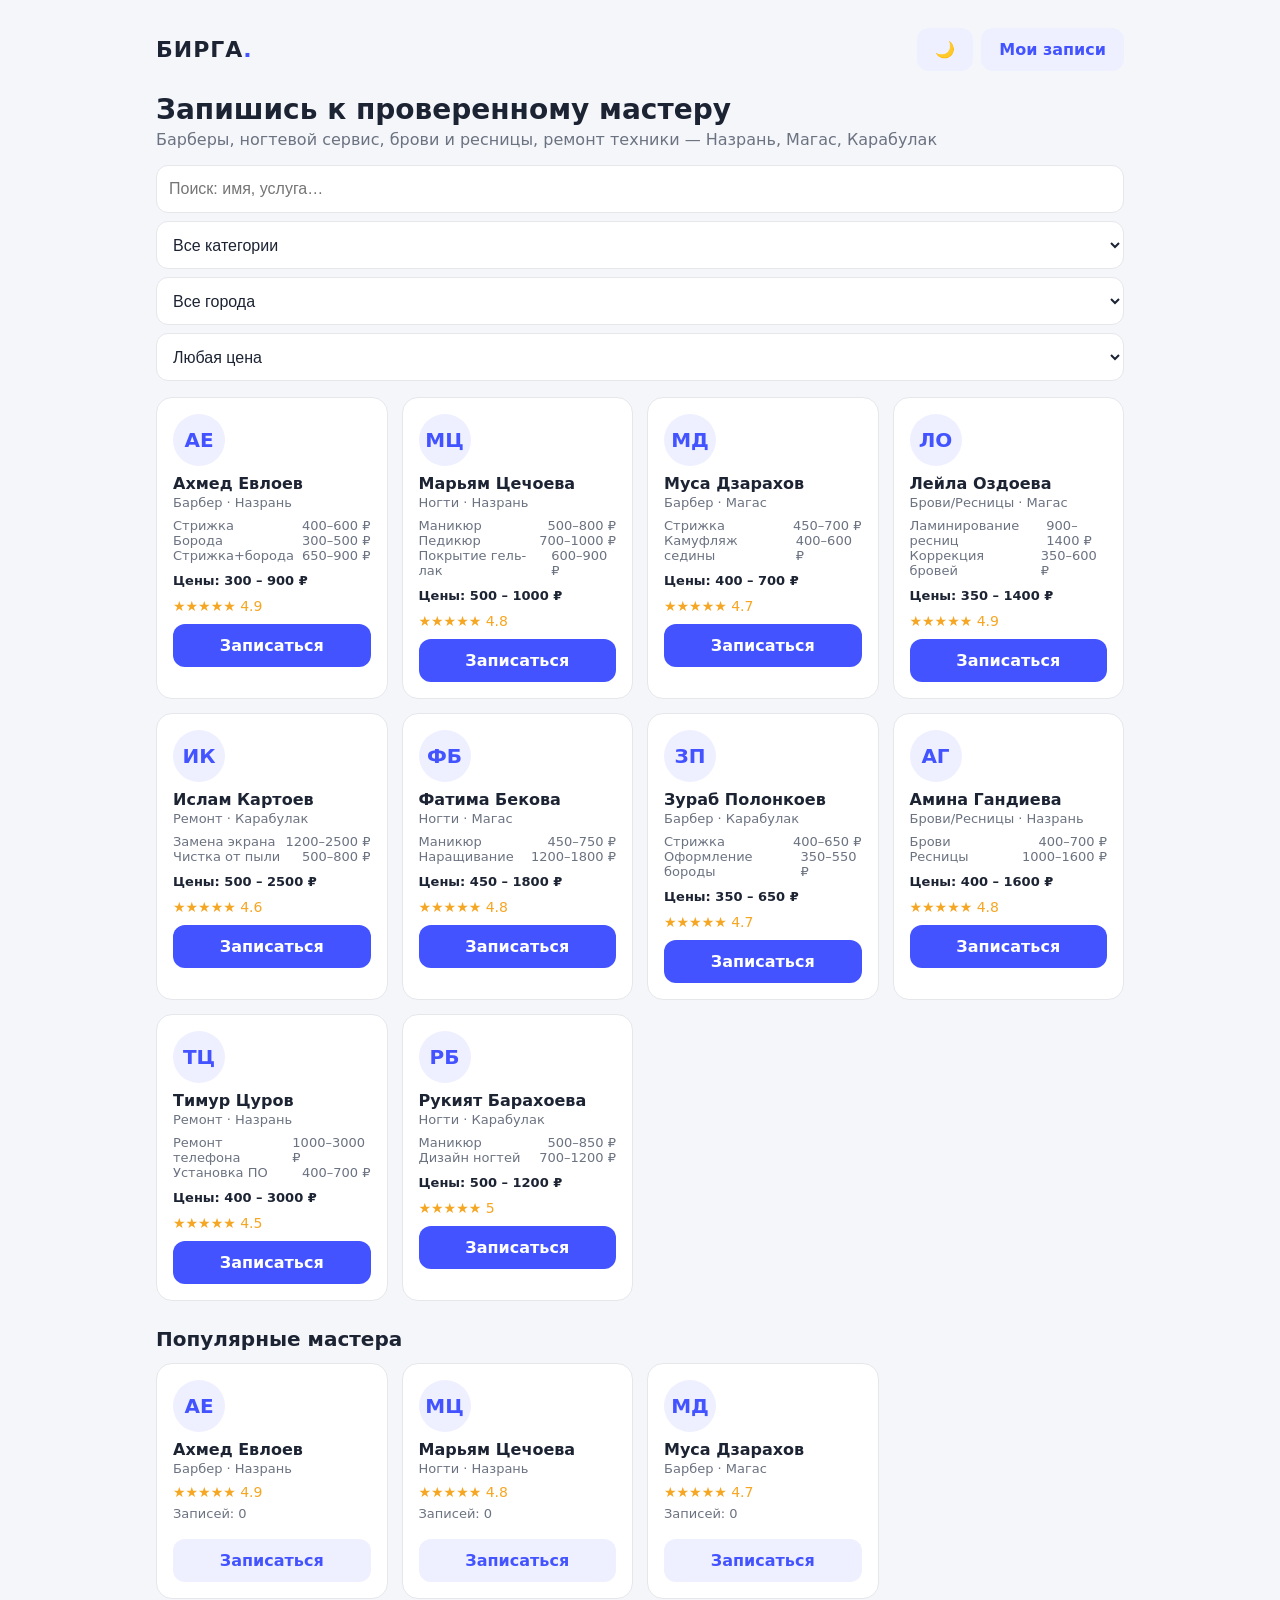
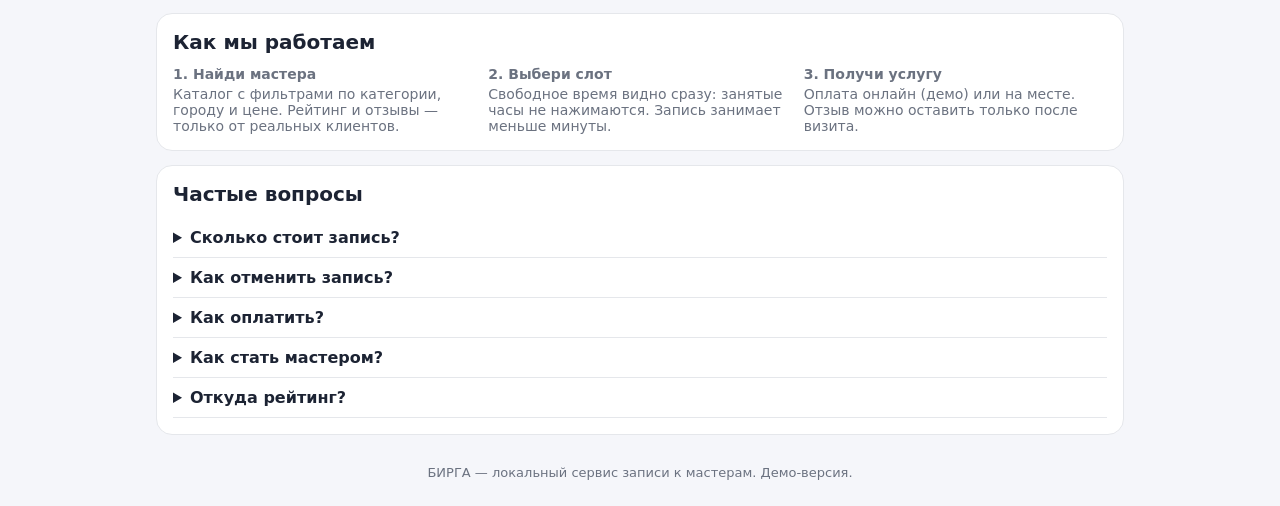
==== commit 044e4cc3: "Add files via upload" ====
--- a/index.html
+++ b/index.html
@@ -3,261 +3,240 @@
 <head>
 <meta charset="UTF-8">
 <meta name="viewport" content="width=device-width, initial-scale=1">
-<title>БИРГА — запись к мастерам Ингушетии</title>
+<title>БИРГА — запись к местным мастерам</title>
 <style>
+:root{--bg:#f5f6fa;--card:#fff;--text:#1c2333;--muted:#6b7280;--acc:#4353ff;--acc2:#eef0ff;--line:#e5e7eb}
+body.dark{--bg:#11141d;--card:#1b1f2c;--text:#eef0f6;--muted:#9aa3b2;--acc2:#262b3d;--line:#2a2f40}
 *{box-sizing:border-box;margin:0;padding:0}
-:root{--bg:#f6f7fb;--card:#ffffff;--text:#1c2033;--muted:#6b7280;--primary:#4f46e5;--primary2:#4338ca;--line:#e5e7eb;--chip:#eef2ff;--ok:#059669;--warn:#d97706;--bad:#dc2626}
-body.dark{--bg:#12141d;--card:#1c1f2e;--text:#e8eaf2;--muted:#9aa1b5;--line:#2c3046;--chip:#262a44}
-body{font-family:system-ui,-apple-system,'Segoe UI',Roboto,sans-serif;background:var(--bg);color:var(--text);transition:.25s}
-.wrap{max-width:1000px;margin:0 auto;padding:0 16px}
-header{background:var(--card);border-bottom:1px solid var(--line);position:sticky;top:0;z-index:50}
-.hrow{display:flex;align-items:center;justify-content:space-between;padding:14px 0}
+body{font-family:system-ui,'Segoe UI',Arial,sans-serif;background:var(--bg);color:var(--text)}
+.wrap{max-width:1000px;margin:0 auto;padding:16px}
+header{display:flex;align-items:center;gap:10px;justify-content:space-between;padding:12px 0;flex-wrap:wrap}
 .logo{font-weight:800;font-size:22px;letter-spacing:1px}
-.logo span{color:var(--primary)}
-nav a{margin-left:16px;color:var(--text);text-decoration:none;font-weight:600;cursor:pointer}
-nav a:hover{color:var(--primary)}
-.btn{background:var(--primary);color:#fff;border:none;border-radius:10px;padding:10px 18px;font-weight:700;font-size:14px;cursor:pointer;transition:.15s}
-.btn:hover{background:var(--primary2)}
-.btn2{background:var(--chip);color:var(--primary);border:none;border-radius:10px;padding:10px 16px;font-weight:700;font-size:14px;cursor:pointer}
-.btn-bad{background:#fee2e2;color:var(--bad);border:none;border-radius:8px;padding:7px 12px;font-weight:700;font-size:13px;cursor:pointer}
-.btn-ok{background:#d1fae5;color:var(--ok);border:none;border-radius:8px;padding:7px 12px;font-weight:700;font-size:13px;cursor:pointer}
-.hero{padding:40px 0 20px;text-align:center}
-.hero h1{font-size:32px;margin-bottom:8px}
-.hero p{color:var(--muted)}
-.searchbox{background:var(--card);border:1px solid var(--line);border-radius:16px;padding:14px;margin:22px 0;box-shadow:0 4px 20px rgba(0,0,0,.05)}
-.searchline{display:flex;gap:10px;margin-bottom:10px}
-.searchline input{flex:1;border:1px solid var(--line);border-radius:10px;padding:11px 14px;font-size:15px;background:var(--bg);color:var(--text)}
-.filters{display:flex;gap:10px;flex-wrap:wrap}
-.filters select{flex:1;min-width:140px;border:1px solid var(--line);border-radius:10px;padding:10px;font-size:14px;background:var(--bg);color:var(--text)}
-.grid{display:grid;grid-template-columns:repeat(auto-fill,minmax(290px,1fr));gap:16px;margin:20px 0}
-.card{background:var(--card);border:1px solid var(--line);border-radius:16px;padding:18px}
-.card .top{display:flex;gap:12px;align-items:center;margin-bottom:10px}
-.ava{width:52px;height:52px;border-radius:50%;background:var(--chip);display:flex;align-items:center;justify-content:center;font-size:26px;flex-shrink:0}
-.card h3{font-size:17px}
-.mmeta{color:var(--muted);font-size:13px;margin-top:2px}
-.svc{margin:8px 0;padding:8px 0;border-top:1px dashed var(--line)}
-.svc div{display:flex;justify-content:space-between;font-size:13.5px;padding:2px 0}
-.svc b{color:var(--primary);font-weight:600}
-.stars{color:#f59e0b;font-weight:700;font-size:14px;margin:6px 0}
-.card .btn{width:100%;margin-top:8px}
-.empty{text-align:center;color:var(--muted);padding:40px;border:1px dashed var(--line);border-radius:14px;grid-column:1/-1}
-h2.sec{margin:34px 0 14px;font-size:22px}
-.pop{background:var(--card);border:1px solid var(--line);border-radius:16px;padding:16px}
-.poprow{display:flex;align-items:center;gap:12px;padding:9px 0;border-top:1px dashed var(--line)}
-.poprow:first-child{border-top:none}
-.pn{font-weight:700}
-.poprow .pcat{color:var(--muted);font-size:13px}
-.poprow .pr{margin-left:auto;color:#f59e0b;font-weight:700}
-.steps{display:grid;grid-template-columns:repeat(3,1fr);gap:14px;margin-top:14px}
-.step{background:var(--card);border:1px solid var(--line);border-radius:14px;padding:18px}
-.step .n{width:34px;height:34px;border-radius:50%;background:var(--primary);color:#fff;display:flex;align-items:center;justify-content:center;font-weight:800;margin-bottom:10px}
-.step h4{margin-bottom:6px}
-.step p{color:var(--muted);font-size:14px}
-details{background:var(--card);border:1px solid var(--line);border-radius:12px;padding:14px 18px;margin-bottom:10px}
-summary{font-weight:700;cursor:pointer}
-details p{margin-top:8px;color:var(--muted)}
-.overlay{position:fixed;inset:0;background:rgba(10,12,20,.55);display:none;align-items:flex-start;justify-content:center;z-index:100;overflow-y:auto;padding:30px 14px}
-.overlay.open{display:flex}
-.modal{background:var(--card);border-radius:18px;padding:24px;width:100%;max-width:440px;position:relative}
-.modal h3{margin-bottom:14px;font-size:20px}
-.x{position:absolute;top:14px;right:14px;width:32px;height:32px;border:none;border-radius:50%;background:var(--chip);color:var(--text);font-size:17px;cursor:pointer;font-weight:700}
-label{display:block;font-size:13px;font-weight:700;margin:12px 0 5px;color:var(--muted)}
-input,select,textarea{width:100%;border:1px solid var(--line);border-radius:10px;padding:10px 12px;font-size:15px;background:var(--bg);color:var(--text)}
-.slots{display:grid;grid-template-columns:repeat(5,1fr);gap:8px;margin-top:6px}
-.slot{border:1px solid var(--line);border-radius:8px;padding:8px 0;text-align:center;font-size:13.5px;cursor:pointer;background:var(--bg);color:var(--text)}
-.slot.on{background:var(--primary);color:#fff;border-color:var(--primary)}
-.slot.busy{opacity:.35;cursor:not-allowed;text-decoration:line-through}
-.dayoff{color:var(--warn);font-size:14px;margin-top:8px}
-.payrow{display:flex;gap:10px;margin-top:6px}
-.payopt{flex:1;border:1px solid var(--line);border-radius:10px;padding:12px;cursor:pointer;text-align:center;font-size:13.5px;font-weight:700}
-.payopt.on{border-color:var(--primary);background:var(--chip);color:var(--primary)}
-.formerr{color:var(--bad);font-size:13.5px;font-weight:600;margin-top:10px;display:none}
-.okbox{background:#d1fae5;color:#065f46;border-radius:14px;padding:20px;text-align:center;font-weight:700}
-.dark .okbox{background:#0c3b2a;color:#6ee7b7}
-.bk{background:var(--card);border:1px solid var(--line);border-radius:14px;padding:16px;margin-bottom:12px}
-.bk .row1{display:flex;justify-content:space-between;align-items:center;flex-wrap:wrap;gap:6px}
-.tag{font-size:12px;font-weight:700;padding:4px 10px;border-radius:20px}
-.tag-new{background:#fef3c7;color:#92400e}
-.tag-conf{background:#dbeafe;color:#1d4ed8}
-.tag-done{background:#d1fae5;color:#065f46}
-.tag-can{background:#fee2e2;color:#991b1b}
-.tag-pay{background:var(--chip);color:var(--primary)}
-.bk .meta{color:var(--muted);font-size:14px;margin-top:6px}
-.bk .acts{display:flex;gap:8px;margin-top:10px;flex-wrap:wrap}
-.toast{position:fixed;bottom:24px;left:50%;transform:translateX(-50%);background:var(--text);color:var(--bg);padding:12px 22px;border-radius:12px;font-weight:700;font-size:14px;z-index:200;opacity:0;transition:.3s;pointer-events:none}
-.toast.show{opacity:1}
-footer{margin:40px 0 24px;text-align:center;color:var(--muted);font-size:13px}
-@media(max-width:640px){.steps{grid-template-columns:1fr}.hero h1{font-size:24px}}
+.logo span{color:var(--acc)}
+button{font:inherit;cursor:pointer;border:0;border-radius:12px;padding:12px 18px;background:var(--acc);color:#fff;font-weight:600}
+.btn2{background:var(--acc2);color:var(--acc)}
+.btnred{background:#fee2e2;color:#b91c1c}
+h1{font-size:28px;margin:10px 0 4px}
+h2{font-size:20px;margin:26px 0 12px}
+.sub{color:var(--muted)}
+.bar{display:flex;gap:8px;flex-wrap:wrap;margin:16px 0}
+select,input{font-size:16px;padding:12px;border:1px solid var(--line);border-radius:12px;background:var(--card);color:var(--text);min-height:48px}
+select{appearance:auto;-webkit-appearance:menulist}
+.search{flex:2 1 220px}
+.grid{display:grid;grid-template-columns:repeat(auto-fill,minmax(230px,1fr));gap:14px}
+.card{background:var(--card);border:1px solid var(--line);border-radius:16px;padding:16px}
+.ava{width:52px;height:52px;border-radius:50%;background:var(--acc2);color:var(--acc);display:flex;align-items:center;justify-content:center;font-weight:800;font-size:20px;margin-bottom:8px}
+.nm{font-weight:700}
+.meta{color:var(--muted);font-size:13px;margin:2px 0 8px}
+ul.sv{list-style:none;font-size:13px;margin:0 0 10px;color:var(--muted)}
+ul.sv li{display:flex;justify-content:space-between;gap:8px}
+.price{font-size:13px;font-weight:600;margin-bottom:10px}
+.stars{color:#f5a623;font-size:14px}
+.section{background:var(--card);border:1px solid var(--line);border-radius:16px;padding:16px;margin-top:14px}
+.steps{display:grid;grid-template-columns:repeat(auto-fit,minmax(180px,1fr));gap:12px}
+.step b{display:block;margin-bottom:4px}
+.step{font-size:14px;color:var(--muted)}
+.faq details{border-bottom:1px solid var(--line);padding:10px 0}
+.faq summary{font-weight:600;cursor:pointer}
+.faq p{color:var(--muted);font-size:14px;margin-top:6px}
+.bk{border:1px solid var(--line);border-radius:12px;padding:12px;margin-bottom:10px;display:flex;justify-content:space-between;gap:10px;flex-wrap:wrap;align-items:center}
+.tag{font-size:12px;border-radius:20px;padding:4px 10px;font-weight:600}
+.t-new{background:#fef3c7;color:#92400e}.t-ok{background:#dcfce7;color:#166534}.t-done{background:#dbeafe;color:#1e40af}.t-cancel{background:#fee2e2;color:#b91c1c}
+.overlay{position:fixed;inset:0;background:rgba(10,12,20,.55);display:none;align-items:center;justify-content:center;padding:16px;z-index:50}
+.overlay.show{display:flex}
+.modal{background:var(--card);border-radius:18px;padding:20px;max-width:420px;width:100%;max-height:90vh;overflow:auto}
+.modal h3{margin-bottom:12px}
+label{display:block;font-size:13px;color:var(--muted);margin:10px 0 4px}
+input,select{width:100%}
+.slots{display:flex;flex-wrap:wrap;gap:8px;margin-top:6px}
+.slot{padding:8px 12px;border:1px solid var(--line);border-radius:10px;background:var(--card);color:var(--text);font-weight:600;font-size:14px}
+.slot.on{background:var(--acc);color:#fff;border-color:var(--acc)}
+.slot.dis{opacity:.35;pointer-events:none}
+.pay{display:flex;gap:8px;margin-top:6px}
+.pay label{flex:1;border:1px solid var(--line);border-radius:10px;padding:10px;text-align:center;color:var(--text);font-size:14px;cursor:pointer}
+.err{color:#dc2626;font-size:13px;margin-top:8px;display:none}
+.ok-msg{color:#166534;font-size:14px;margin-top:10px;display:none}
+.empty{text-align:center;color:var(--muted);padding:26px;border:1px dashed var(--line);border-radius:14px}
+footer{margin:30px 0 10px;color:var(--muted);font-size:13px;text-align:center}
+@media(max-width:600px){h1{font-size:22px}}
 </style>
 </head>
 <body>
-<header><div class="wrap hrow">
-<div class="logo">БИР<span>ГА</span></div>
-<nav><a onclick="showBookings()">Мои записи</a><a onclick="toggleTheme()" id="themeBtn">🌙</a></nav>
-</div></header>
-
 <div class="wrap">
-<div class="hero"><h1>Запишись к проверенному мастеру</h1><p>Барберы, ноготочки, брови и ремонт — все в одном месте</p></div>
-
-<div class="searchbox">
-<div class="searchline"><input id="search" placeholder="Поиск: имя мастера, услуга..." oninput="render()"></div>
-<div class="filters">
-<select id="fcat" onchange="render()"><option value="">Все категории</option><option>Барбер</option><option>Ногти</option><option>Брови/Ресницы</option><option>Ремонт</option></select>
-<select id="fcity" onchange="render()"><option value="">Все города</option><option>Назрань</option><option>Магас</option><option>Карабулак</option></select>
-<select id="fprice" onchange="render()"><option value="">Любая цена</option><option value="500">до 500 ₽</option><option value="1000">до 1000 ₽</option><option value="2000">до 2000 ₽</option></select>
-</div></div>
-
-<div class="grid" id="grid"></div>
-
-<h2 class="sec">Популярные мастера</h2>
-<div class="pop" id="popular"></div>
-
-<h2 class="sec">Как мы работаем</h2>
-<div class="steps">
-<div class="step"><div class="n">1</div><h4>Найди мастера</h4><p>Отфильтруй по категории, городу и цене — и посмотри отзывы реальных клиентов.</p></div>
-<div class="step"><div class="n">2</div><h4>Выбери свободное время</h4><p>Занятые слоты видны сразу — выбирай только свободное. Оплати онлайн (демо) или на месте.</p></div>
-<div class="step"><div class="n">3</div><h4>Получи услугу и оцени</h4><p>Специалист подтвердит запись. После визита оставь отзыв — это помогает другим.</p></div>
+<header>
+  <div class="logo">БИРГА<span>.</span></div>
+  <div style="display:flex;gap:8px">
+    <button class="btn2" onclick="toggleTheme()">🌙</button>
+    <button class="btn2" onclick="showMy()">Мои записи</button>
+  </div>
+</header>
+<section>
+  <h1>Запишись к проверенному мастеру</h1>
+  <p class="sub">Барберы, ногтевой сервис, брови и ресницы, ремонт техники — Назрань, Магас, Карабулак</p>
+</section>
+<div class="bar">
+  <input id="q" class="search" placeholder="Поиск: имя, услуга…" oninput="render()">
+  <select id="fCat" onchange="render()">
+    <option value="">Все категории</option>
+    <option>Барбер</option><option>Ногти</option><option>Брови/Ресницы</option><option>Ремонт</option>
+  </select>
+  <select id="fCity" onchange="render()">
+    <option value="">Все города</option>
+    <option>Назрань</option><option>Магас</option><option>Карабулак</option>
+  </select>
+  <select id="fPrice" onchange="render()">
+    <option value="">Любая цена</option>
+    <option value="500">до 500 ₽</option>
+    <option value="1000">до 1000 ₽</option>
+    <option value="2000">до 2000 ₽</option>
+  </select>
 </div>
-
-<h2 class="sec">Частые вопросы</h2>
-<div id="faq">
-<details><summary>Сколько стоит запись?</summary><p>Запись бесплатная. Оплата только за услугу: онлайн (демо) или на месте.</p></details>
-<details><summary>Как отменить запись?</summary><p>Открой «Мои записи», введи свой телефон и нажми «Отменить» рядом с записью.</p></details>
-<details><summary>Как стать мастером?</summary><p>Зайди в кабинет специалиста и нажми «Зарегистрироваться как мастер». После одобрения администратором твой профиль появится в каталоге.</p></details>
-<details><summary>Что если мастер отменил запись?</summary><p>Ты увидишь статус «отменена» в «Моих записях». Просто выбери другое время.</p></details>
-<details><summary>Безопасно ли оставлять телефон?</summary><p>Телефон нужен только чтобы найти твои записи и связаться по ним. Это демо-проект, данные хранятся только в твоём браузере.</p></details>
+<div id="cards" class="grid"></div>
+<h2>Популярные мастера</h2>
+<div id="popular" class="grid"></div>
+<section class="section">
+  <h2 style="margin-top:0">Как мы работаем</h2>
+  <div class="steps">
+    <div class="step"><b>1. Найди мастера</b>Каталог с фильтрами по категории, городу и цене. Рейтинг и отзывы — только от реальных клиентов.</div>
+    <div class="step"><b>2. Выбери слот</b>Свободное время видно сразу: занятые часы не нажимаются. Запись занимает меньше минуты.</div>
+    <div class="step"><b>3. Получи услугу</b>Оплата онлайн (демо) или на месте. Отзыв можно оставить только после визита.</div>
+  </div>
+</section>
+<section class="section faq">
+  <h2 style="margin-top:0">Частые вопросы</h2>
+  <details><summary>Сколько стоит запись?</summary><p>Запись на платформе бесплатная. Ты платишь только за услугу мастера — по цене из его карточки.</p></details>
+  <details><summary>Как отменить запись?</summary><p>В разделе «Мои записи» у каждой записи есть кнопка «Отменить» — в один клик, до начала визита.</p></details>
+  <details><summary>Как оплатить?</summary><p>Онлайн (демо-режим) или на месте у мастера. В реальной версии — оплата картой прямо в сервисе.</p></details>
+  <details><summary>Как стать мастером?</summary><p>Нажми «Зарегистрироваться как мастер» на странице кабинета, заполни заявку — после одобрения администратора твой профиль появится в каталоге.</p></details>
+  <details><summary>Откуда рейтинг?</summary><p>Только от клиентов, которые реально посетили мастера. Накрутить отзыв нельзя — он доступен после завершённой записи.</p></details>
+</section>
+<section class="section" id="mySection" style="display:none">
+  <h2 style="margin-top:0">Мои записи</h2>
+  <div id="myList"></div>
+</section>
+<footer>БИРГА — локальный сервис записи к мастерам. Демо-версия.</footer>
 </div>
-
-<div id="mybook" style="display:none">
-<h2 class="sec">Мои записи</h2>
-<div class="searchbox"><div class="searchline"><input id="myphone" placeholder="Твой телефон (который указывал при записи)"><button class="btn" onclick="renderMy()">Найти</button></div></div>
-<div id="mylist"></div>
+<div class="overlay" id="ov" onclick="if(event.target===this)closeModal()">
+  <div class="modal" id="modal"></div>
 </div>
-
-<footer>БИРГА © 2026 · Демо-проект · Ингушетия</footer>
-</div>
-
-<div class="overlay" id="ovBook" onclick="if(event.target===this)closeBook()">
-<div class="modal" id="bookModal"><button class="x" onclick="closeBook()">✕</button><div id="bookBody"></div></div></div>
-
-<div class="overlay" id="ovRev" onclick="if(event.target===this)closeRev()">
-<div class="modal"><button class="x" onclick="closeRev()">✕</button>
-<h3>Оставить отзыв</h3>
-<div style="font-size:28px;cursor:pointer;margin:6px 0" id="revStars"></div>
-<label>Твоё имя</label><input id="revName" placeholder="Имя">
-<label>Отзыв</label><textarea id="revText" rows="3" placeholder="Как всё прошло?"></textarea>
-<div class="formerr" id="revErr"></div>
-<button class="btn" style="width:100%;margin-top:14px" onclick="sendRev()">Отправить отзыв</button>
-</div></div>
-
-<div class="toast" id="toast"></div>
-
 <script>
-const EMOJI={'Барбер':'✂️','Ногти':'💅','Брови/Ресницы':'👁️','Ремонт':'🔧'};
-const BASE=[
- {id:1,name:'Ахмед Евлоев',cat:'Барбер',city:'Назрань',phone:'+7 963 555-10-01',pass:'1111',days:[1,2,3,4,5,6],services:[{n:'Мужская стрижка',p1:500,p2:800},{n:'Борода',p1:300,p2:500},{n:'Стрижка + борода',p1:700,p2:1100}]},
- {id:2,name:'Марьям Цечоева',cat:'Ногти',city:'Назрань',phone:'+7 963 555-10-02',pass:'2222',days:[1,2,3,4,5],services:[{n:'Маникюр',p1:600,p2:900},{n:'Педикюр',p1:800,p2:1200},{n:'Гель-лак',p1:900,p2:1400}]},
- {id:3,name:'Муса Дзарахов',cat:'Барбер',city:'Магас',phone:'+7 963 555-10-03',pass:'3333',days:[2,3,4,5,6,0],services:[{n:'Мужская стрижка',p1:600,p2:900},{n:'Фейд',p1:700,p2:1000}]},
- {id:4,name:'Лейла Оздоева',cat:'Брови/Ресницы',city:'Магас',phone:'+7 963 555-10-04',pass:'4444',days:[1,2,3,4,5],services:[{n:'Коррекция бровей',p1:400,p2:700},{n:'Ламинирование ресниц',p1:1200,p2:1800}]},
- {id:5,name:'Ислам Картоев',cat:'Ремонт',city:'Карабулак',phone:'+7 963 555-10-05',pass:'5555',days:[1,2,3,4,5,6],services:[{n:'Диагностика телефона',p1:300,p2:500},{n:'Замена экрана',p1:1500,p2:3000},{n:'Замена батареи',p1:1000,p2:1800}]},
- {id:6,name:'Фатима Бекова',cat:'Ногти',city:'Магас',phone:'+7 963 555-10-06',pass:'6666',days:[1,3,4,5,6],services:[{n:'Маникюр',p1:500,p2:800},{n:'Дизайн ногтей',p1:300,p2:600}]},
- {id:7,name:'Зураб Полонкоев',cat:'Барбер',city:'Карабулак',phone:'+7 963 555-10-07',pass:'7777',days:[1,2,3,4,6,0],services:[{n:'Мужская стрижка',p1:450,p2:750},{n:'Оформление бороды',p1:350,p2:550},{n:'Камуфляж седины',p1:500,p2:800}]},
- {id:8,name:'Амина Гандиева',cat:'Брови/Ресницы',city:'Назрань',phone:'+7 963 555-10-08',pass:'8888',days:[1,2,4,5,6],services:[{n:'Окрашивание бровей',p1:500,p2:800},{n:'Наращивание ресниц',p1:1500,p2:2500},{n:'Коррекция ресниц',p1:700,p2:1100}]},
- {id:9,name:'Тимур Цуров',cat:'Ремонт',city:'Назрань',phone:'+7 963 555-10-09',pass:'9999',days:[1,2,3,4,5,6],services:[{n:'Диагностика ноутбука',p1:500,p2:800},{n:'Чистка от пыли',p1:800,p2:1300},{n:'Установка Windows',p1:700,p2:1200}]},
- {id:10,name:'Рукият Барахоева',cat:'Ногти',city:'Карабулак',phone:'+7 963 555-10-10',pass:'1010',days:[2,3,4,5,6],services:[{n:'Комбинированный маникюр',p1:700,p2:1000},{n:'Наращивание ногтей',p1:1800,p2:2600}]}
-];
-function getData(){try{return JSON.parse(localStorage.getItem('birgaData_v2'))||{bookings:[],reviews:[],pending:[],addedMasters:[],deletedIds:[],daysOv:{},svcOv:{},seen:{}}}catch(e){return {bookings:[],reviews:[],pending:[],addedMasters:[],deletedIds:[],daysOv:{},svcOv:{},seen:{}}}}
-function saveData(d){localStorage.setItem('birgaData_v2',JSON.stringify(d))}
-function allMasters(){const d=getData();let ms=BASE.filter(m=>!d.deletedIds.includes(m.id)).concat(d.addedMasters.map(m=>({...m})));
- ms.forEach(m=>{if(d.daysOv[m.id])m.days=d.daysOv[m.id];if(d.svcOv[m.id])m.services=d.svcOv[m.id];});return ms}
-function rating(m){const d=getData();const rs=d.reviews.filter(r=>r.masterId===m.id);if(!rs.length)return 4.6;return rs.reduce((a,r)=>a+r.rating,0)/rs.length}
-function toast(t){const el=document.getElementById('toast');el.textContent=t;el.classList.add('show');setTimeout(()=>el.classList.remove('show'),2600)}
-function stars(v){return '★ '+v.toFixed(1)}
-function toggleTheme(){document.body.classList.toggle('dark');const dk=document.body.classList.contains('dark');localStorage.setItem('birga_theme',dk?'dark':'light');document.getElementById('themeBtn').textContent=dk?'☀️':'🌙'}
-if(localStorage.getItem('birga_theme')==='dark'){document.body.classList.add('dark');window.addEventListener('DOMContentLoaded',()=>{document.getElementById('themeBtn').textContent='☀️'})}
-
-function render(){const d=getData();const ms=allMasters();
- const q=document.getElementById('search').value.toLowerCase();
- const fc=document.getElementById('fcat').value,fci=document.getElementById('fcity').value,fp=document.getElementById('fprice').value;
- const list=ms.filter(m=>{
-  if(fc&&m.cat!==fc)return false;if(fci&&m.city!==fci)return false;
-  if(fp){if(Math.max(...m.services.map(s=>s.p2))>+fp)return false}
-  if(q){const hay=(m.name+' '+m.cat+' '+m.city+' '+m.services.map(s=>s.n).join(' ')).toLowerCase();if(!hay.includes(q))return false}
-  return true});
- document.getElementById('grid').innerHTML=list.map(m=>{
-  const r=rating(m);
-  return '<div class="card"><div class="top"><div class="ava">'+(EMOJI[m.cat]||'👤')+'</div><div><h3>'+m.name+'</h3><div class="mmeta">'+m.cat+' · '+m.city+'</div></div></div>'
-  +'<div class="svc">'+m.services.map(s=>'<div><span>'+s.n+'</span><b>'+s.p1+'–'+s.p2+' ₽</b></div>').join('')+'</div>'
-  +'<div class="stars">'+stars(r)+' <span style="color:var(--muted);font-weight:400;font-size:12px">('+d.reviews.filter(x=>x.masterId===m.id).length+' отзывов)</span></div>'
-  +'<button class="btn" onclick="openBook('+m.id+')">Записаться</button></div>'}).join('')
-  ||'<div class="empty">Ничего не нашлось — попробуй изменить фильтры</div>';
- renderPopular()}
-
-function renderPopular(){const d=getData();const ms=allMasters();
- const cnt=m=>d.bookings.filter(b=>b.masterId===m.id&&b.status!=='cancelled').length;
- const top=ms.map(m=>({m,c:cnt(m)})).sort((a,b)=>b.c-a.c).slice(0,3);
- document.getElementById('popular').innerHTML=top.map((t,i)=>'<div class="poprow"><div class="ava">'+(EMOJI[t.m.cat]||'👤')+'</div><div><div class="pn">'+(i+1)+'. '+t.m.name+'</div><div class="pcat">'+t.m.cat+' · '+t.m.city+' · записей: '+t.c+'</div></div><div class="pr">'+stars(rating(t.m))+'</div></div>').join('')}
-
-let cur=null,curSvc=null,curDate=null,curTime=null,curPay=null;
-function openBook(id){cur=allMasters().find(m=>m.id===id);curSvc=null;curDate=null;curTime=null;curPay=null;
- document.getElementById('bookBody').innerHTML='<h3>Запись к '+cur.name+'</h3>'
- +'<label>Услуга</label><select id="bSvc"><option value="">— выбери услугу —</option>'+cur.services.map(s=>'<option value="'+s.n+'">'+s.n+' ('+s.p1+'–'+s.p2+' ₽)</option>').join('')+'</select>'
- +'<label>Дата</label><input type="date" id="bDate" min="'+new Date().toISOString().slice(0,10)+'">'
- +'<div id="slotsWrap"></div>'
- +'<label>Имя</label><input id="bName" placeholder="Имя">'
- +'<label>Фамилия</label><input id="bSname" placeholder="Фамилия">'
- +'<label>Телефон</label><input id="bPhone" placeholder="+7 ___ ___-__-__">'
- +'<label>Оплата</label><div class="payrow"><div class="payopt" id="payOn" onclick="setPay(\'online\')">💳 Онлайн (демо)</div><div class="payopt" id="payCash" onclick="setPay(\'cash\')">💵 На месте</div></div>'
- +'<div class="formerr" id="bErr"></div>'
- +'<button class="btn" style="width:100%;margin-top:14px" onclick="submitBook()">Записаться</button>';
- document.getElementById('bSvc').onchange=e=>{curSvc=e.target.value;renderSlots()};
- document.getElementById('bDate').onchange=e=>{curDate=e.target.value;renderSlots()};
- document.getElementById('ovBook').classList.add('open')}
-function setPay(p){curPay=p;document.getElementById('payOn').classList.toggle('on',p==='online');document.getElementById('payCash').classList.toggle('on',p==='cash')}
-function renderSlots(){curTime=null;const w=document.getElementById('slotsWrap');if(!curDate){w.innerHTML='<div class="dayoff">Сначала выбери дату</div>';return}
- const wd=new Date(curDate+'T00:00').getDay();
- if(!cur.days.includes(wd)){w.innerHTML='<div class="dayoff">В этот день мастер не работает — выбери другой день</div>';return}
- const d=getData();const busy=d.bookings.filter(b=>b.masterId===cur.id&&b.date===curDate&&b.status!=='cancelled').map(b=>b.time);
- const hours=[];for(let h=9;h<=18;h++)hours.push(h+':00');
- w.innerHTML='<label>Время</label><div class="slots">'+hours.map(h=>{const isBusy=busy.includes(h);return '<div class="slot'+(isBusy?' busy':'')+'" '+(isBusy?'':'onclick="pickSlot(\''+h+'\')"')+'>'+h+'</div>'}).join('')+'</div>'+(busy.length?'<div class="dayoff">Серые слоты уже заняты</div>':'')}
-function pickSlot(h){curTime=h;document.querySelectorAll('.slot').forEach(s=>s.classList.toggle('on',s.textContent===h))}
-function bErr(t){const e=document.getElementById('bErr');e.textContent=t;e.style.display=t?'block':'none'}
-function submitBook(){if(!curSvc)return bErr('Выбери услугу');if(!curDate)return bErr('Выбери дату');if(!curTime)return bErr('Выбери время');
- const n=document.getElementById('bName').value.trim(),sn=document.getElementById('bSname').value.trim(),ph=document.getElementById('bPhone').value.trim();
- if(n.length<2)return bErr('Укажи имя');if(sn.length<2)return bErr('Укажи фамилию');if(ph.replace(/\D/g,'').length<10)return bErr('Укажи телефон полностью');
- if(!curPay)return bErr('Выбери способ оплаты');
- const d=getData();d.bookings.push({id:Date.now(),masterId:cur.id,service:curSvc,date:curDate,time:curTime,name:n,surname:sn,phone:ph,status:'new',pay:curPay});saveData(d);
- if(curPay==='online'){document.getElementById('bookBody').innerHTML='<div class="okbox"><div style="font-size:40px">✅</div>Оплата прошла (демо)<br><br><span style="font-weight:400;font-size:14px">Запись к '+cur.name+' на '+curDate+' в '+curTime+' создана. Специалист подтвердит её в своём кабинете.</span></div><button class="btn" style="width:100%;margin-top:14px" onclick="closeBook()">Готово</button>'}
- else{closeBook();toast('Заявка отправлена! Ждёт подтверждения мастера')}
- render()}
-function closeBook(){document.getElementById('ovBook').classList.remove('open')}
-
-function showBookings(){document.getElementById('mybook').style.display='block';document.getElementById('mybook').scrollIntoView({behavior:'smooth'})}
-function renderMy(){const ph=document.getElementById('myphone').value.trim();localStorage.setItem('birga_last_phone',ph);
- const d=getData();const ms=allMasters();
- const list=d.bookings.filter(b=>b.phone===ph).sort((a,b)=>(b.date+b.time).localeCompare(a.date+a.time));
- document.getElementById('mylist').innerHTML=list.length?list.map(b=>{const m=ms.find(x=>x.id===b.masterId)||{name:'мастер удалён'};
-  const tag={new:'<span class="tag tag-new">ожидает подтверждения</span>',confirmed:'<span class="tag tag-conf">подтверждена</span>',done:'<span class="tag tag-done">завершена</span>',cancelled:'<span class="tag tag-can">отменена</span>'}[b.status];
-  const reviewed=d.reviews.some(r=>r.bookingId===b.id);
-  return '<div class="bk"><div class="row1"><b>'+m.name+'</b>'+tag+'</div><div class="meta">'+b.service+' · '+b.date+' в '+b.time+' · '+(b.pay==='online'?'оплачено онлайн (демо)':'оплата на месте')+'</div>'
-  +'<div class="acts">'+(b.status==='new'||b.status==='confirmed'?'<button class="btn-bad" onclick="cancelBook('+b.id+',\''+ph+'\')">Отменить</button>':'')
-  +(b.status==='done'&&!reviewed?'<button class="btn-ok" onclick="openRev('+b.id+')">Оставить отзыв</button>':'')+'</div></div>'}).join('')
- :'<div class="empty">Записей по этому номеру нет. Введи телефон, который указывал при записи.</div>'}
-function cancelBook(id,ph){const d=getData();const b=d.bookings.find(x=>x.id===id);if(b){b.status='cancelled';saveData(d);renderMy();render();toast('Запись отменена')}}
-
-let revBid=null,revStars=0;
-function openRev(bid){revBid=bid;revStars=0;drawRevStars();document.getElementById('revName').value='';document.getElementById('revText').value='';document.getElementById('revErr').style.display='none';document.getElementById('ovRev').classList.add('open')}
-function drawRevStars(){document.getElementById('revStars').innerHTML=[1,2,3,4,5].map(i=>'<span onclick="revStars='+i+';drawRevStars()" style="color:'+(i<=revStars?'#f59e0b':'var(--line)')+'">★</span>').join(' ')}
-function sendRev(){const n=document.getElementById('revName').value.trim(),t=document.getElementById('revText').value.trim();
- if(n.length<2)return showRevErr('Укажи имя');if(!revStars)return showRevErr('Поставь оценку');if(t.length<5)return showRevErr('Напиши пару слов об услуге');
- const d=getData();const b=d.bookings.find(x=>x.id===revBid);if(b){d.reviews.push({masterId:b.masterId,bookingId:b.id,name:n,rating:revStars,text:t});saveData(d)}
- closeRev();renderMy();render();toast('Спасибо за отзыв!')}
-function showRevErr(t){const e=document.getElementById('revErr');e.textContent=t;e.style.display='block'}
-function closeRev(){document.getElementById('ovRev').classList.remove('open')}
-document.addEventListener('keydown',e=>{if(e.key==='Escape'){closeBook();closeRev()}});
-
+const KEY='birgaData_v2';
+const DEF=[
+["m1","Ахмед Евлоев","Барбер","Назрань","1111",[["Стрижка",400,600],["Борода",300,500],["Стрижка+борода",650,900]],4.9],
+["m2","Марьям Цечоева","Ногти","Назрань","2222",[["Маникюр",500,800],["Педикюр",700,1000],["Покрытие гель-лак",600,900]],4.8],
+["m3","Муса Дзарахов","Барбер","Магас","3333",[["Стрижка",450,700],["Камуфляж седины",400,600]],4.7],
+["m4","Лейла Оздоева","Брови/Ресницы","Магас","4444",[["Ламинирование ресниц",900,1400],["Коррекция бровей",350,600]],4.9],
+["m5","Ислам Картоев","Ремонт","Карабулак","5555",[["Замена экрана",1200,2500],["Чистка от пыли",500,800]],4.6],
+["m6","Фатима Бекова","Ногти","Магас","6666",[["Маникюр",450,750],["Наращивание",1200,1800]],4.8],
+["m7","Зураб Полонкоев","Барбер","Карабулак","7777",[["Стрижка",400,650],["Оформление бороды",350,550]],4.7],
+["m8","Амина Гандиева","Брови/Ресницы","Назрань","8888",[["Брови",400,700],["Ресницы",1000,1600]],4.8],
+["m9","Тимур Цуров","Ремонт","Назрань","9999",[["Ремонт телефона",1000,3000],["Установка ПО",400,700]],4.5],
+["m10","Рукият Барахоева","Ногти","Карабулак","1010",[["Маникюр",500,850],["Дизайн ногтей",700,1200]],5.0]];
+function defaultData(){
+  return {masters:DEF.map(d=>({id:d[0],name:d[1],cat:d[2],city:d[3],pass:d[4],phone:"",services:d[5].map(s=>({name:s[0],from:s[1],to:s[2]})),workDays:[1,2,3,4,5],base:d[6],reviews:[]})),bookings:[],requests:[]};
+}
+function load(){try{const d=JSON.parse(localStorage.getItem(KEY));if(d&&d.masters&&d.masters.length)return d;}catch(e){}const d=defaultData();save(d);return d;}
+function save(d){localStorage.setItem(KEY,JSON.stringify(d));}
+let data=load();
+window.addEventListener('storage',()=>{data=load();render();if(document.getElementById('mySection').style.display!=='none')showMy();});
+function rating(m){if(!m.reviews||!m.reviews.length)return m.base;return Math.round(m.reviews.reduce((s,r)=>s+r.stars,0)/m.reviews.length*10)/10;}
+function stars(r){const f=Math.round(r);return '★'.repeat(f)+'☆'.repeat(5-f);}
+function initialName(n){return n.split(' ').map(w=>w[0]).join('').slice(0,2).toUpperCase();}
+function priceRange(m){let a=1e9,b=0;m.services.forEach(s=>{a=Math.min(a,s.from);b=Math.max(b,s.to);});return a+' – '+b+' ₽';}
+function visible(){
+  const q=(document.getElementById('q').value||'').toLowerCase();
+  const c=document.getElementById('fCat').value,ci=document.getElementById('fCity').value,pr=parseInt(document.getElementById('fPrice').value)||0;
+  return data.masters.filter(m=>{
+    const text=(m.name+' '+m.cat+' '+m.city+' '+m.services.map(s=>s.name).join(' ')).toLowerCase();
+    if(q&&!text.includes(q))return false;
+    if(c&&m.cat!==c)return false;
+    if(ci&&m.city!==ci)return false;
+    if(pr){const mn=Math.min(...m.services.map(s=>s.from));if(mn>pr)return false;}
+    return true;
+  });
+}
+function render(){
+  const list=visible(),g=document.getElementById('cards');
+  g.innerHTML=list.length?'':'<div class="empty" style="grid-column:1/-1">Ничего не нашлось. Попробуй изменить фильтры 🙂</div>';
+  list.forEach(m=>{
+    const d=document.createElement('div');d.className='card';
+    d.innerHTML='<div class="ava">'+initialName(m.name)+'</div><div class="nm">'+m.name+'</div><div class="meta">'+m.cat+' · '+m.city+'</div><ul class="sv">'+m.services.map(s=>'<li><span>'+s.name+'</span><span>'+s.from+'–'+s.to+' ₽</span></li>').join('')+'</ul><div class="price">Цены: '+priceRange(m)+'</div><div class="stars">'+stars(rating(m))+' '+rating(m)+(m.reviews.length?' · '+m.reviews.length+' отз.':'')+'</div><button style="width:100%;margin-top:10px" onclick="openBook(\''+m.id+'\')">Записаться</button>';
+    g.appendChild(d);
+  });
+  const pop=[...data.masters].sort((a,b)=>countBook(b.id)-countBook(a.id)).slice(0,3);
+  const p=document.getElementById('popular');p.innerHTML='';
+  pop.forEach(m=>{
+    const d=document.createElement('div');d.className='card';
+    d.innerHTML='<div class="ava">'+initialName(m.name)+'</div><div class="nm">'+m.name+'</div><div class="meta">'+m.cat+' · '+m.city+'</div><div class="stars">'+stars(rating(m))+' '+rating(m)+'</div><div class="meta" style="margin-top:6px">Записей: '+countBook(m.id)+'</div><button class="btn2" style="width:100%;margin-top:10px" onclick="openBook(\''+m.id+'\')">Записаться</button>';
+    p.appendChild(d);
+  });
+}
+function countBook(id){return data.bookings.filter(b=>b.masterId===id&&b.status!=='canceled').length;}
+function toggleTheme(){document.body.classList.toggle('dark');localStorage.setItem('birgaTheme',document.body.classList.contains('dark')?'1':'');}
+if(localStorage.getItem('birgaTheme'))document.body.classList.add('dark');
+let cur=null,slot=null,pay='place';
+function openBook(id){cur=data.masters.find(m=>m.id===id);slot=null;pay='place';renderModal();}
+function closeModal(){document.getElementById('ov').classList.remove('show');}
+function esc(s){return String(s).replace(/[&<>"]/g,c=>({'&':'&amp;','<':'&lt;','>':'&gt;','"':'&quot;'}[c]));}
+function renderModal(err){
+  const days=[];const now=new Date();
+  for(let i=0;i<14;i++){const d=new Date(now);d.setDate(now.getDate()+i);days.push(d);}
+  const wd=days.map((d,i)=>({d,i,label:d.toLocaleDateString('ru-RU',{weekday:'short',day:'numeric',month:'numeric'})}));
+  const hours=['10:00','11:00','12:00','13:00','14:00','15:00','16:00','17:00','18:00','19:00'];
+  document.getElementById('modal').innerHTML='<h3>Запись: '+esc(cur.name)+'</h3>'
+  +'<label>Услуга</label><select id="sv">'+cur.services.map((s,i)=>'<option value="'+i+'">'+esc(s.name)+' — '+s.from+'–'+s.to+' ₽</option>').join('')+'</select>'
+  +'<label>Дата</label><select id="dt" onchange="slot=null;renderModal()">'+wd.map(w=>'<option value="'+w.i+'">'+w.label+'</option>').join('')+'</select>'
+  +'<label>Время</label><div class="slots">'+hours.map(h=>{const d=wd[0];const di=parseInt(document.getElementById('dt')?document.getElementById('dt').value:0)||0;const taken=data.bookings.some(b=>b.masterId===cur.id&&b.date===dateStr(days[di])&&b.time===h&&b.status!=='canceled');const offDay=!cur.workDays.includes(days[di].getDay());return '<button class="slot'+(slot===h?' on':'')+(taken||offDay?' dis':'')+'" onclick="pick(\''+h+'\','+di+')">'+h+'</option>';}).join('')+'</div>'
+  +'<label>Имя и фамилия</label><input id="cn" placeholder="Например: Ислам Хамхоев">'
+  +'<label>Телефон</label><input id="cp" placeholder="+7 (___) ___-__-__">'
+  +'<label>Оплата</label><div class="pay"><label><input type="radio" name="pay" '+(pay==='online'?'checked':'')+' onchange="pay=\'online\'" style="width:auto;min-height:0"> Онлайн (демо)</label><label><input type="radio" name="pay" '+(pay==='place'?'checked':'')+' onchange="pay=\'place\'" style="width:auto;min-height:0"> На месте</label></div>'
+  +'<div class="err" style="display:'+(err?'block':'none')+'">'+(err||'')+'</div>'
+  +'<button style="width:100%;margin-top:14px" onclick="submitBook()">Записаться</button>'
+  +'<button class="btn2" style="width:100%;margin-top:8px" onclick="closeModal()">Отмена</button>';
+}
+function pick(h,di){slot=h;cur._di=di;renderModal();}
+function dateStr(d){return d.toLocaleDateString('ru-RU');}
+function submitBook(){
+  const sv=cur.services[parseInt(document.getElementById('sv').value)];
+  const di=document.getElementById('dt')?parseInt(document.getElementById('dt').value):0;
+  const days=[];const now=new Date();for(let i=0;i<14;i++){const d=new Date(now);d.setDate(now.getDate()+i);days.push(d);}
+  const name=document.getElementById('cn').value.trim(),ph=document.getElementById('cp').value.trim();
+  if(!name||!name.includes(' '))return renderModal('Укажи имя и фамилию');
+  if(!ph)return renderModal('Укажи телефон');
+  if(!slot)return renderModal('Выбери время');
+  data.bookings.push({id:Date.now(),masterId:cur.id,masterName:cur.name,service:sv.name,price:sv.from+'–'+sv.to,date:dateStr(days[di]),time:slot,clientName:name,clientPhone:ph,pay,status:'new',seen:false,review:null});
+  save(data);localStorage.setItem('birgaMe',name);
+  document.getElementById('modal').innerHTML='<h3>'+ (pay==='online'?'Оплата':'Запись создана') +'</h3>'
+   +'<p style="color:var(--muted);font-size:14px">'+(pay==='online'?'Демо-оплата: '+sv.from+'–'+sv.to+' ₽ за «'+esc(sv.name)+'». В реальной версии здесь будет оплата картой.':'Мастер получит заявку и подтвердит её в своём кабинете.')+'</p>'
+   +'<p style="margin-top:8px"><b>'+esc(cur.name)+'</b> · '+esc(sv.name)+'<br>'+dateStr(days[di])+' в '+slot+'<br>'+esc(name)+', '+esc(ph)+'</p>'
+   +'<div class="ok-msg" style="display:block;margin-top:10px">✅ Готово! Заявка отправлена мастеру.</div>'
+   +'<button style="width:100%;margin-top:14px" onclick="closeModal();showMy()">Мои записи</button>';
+  render();
+}
+function showMy(){
+  document.getElementById('mySection').style.display='block';
+  document.getElementById('mySection').scrollIntoView({behavior:'smooth'});
+  data=load();
+  const me=localStorage.getItem('birgaMe');
+  const list=data.bookings.filter(b=>b.clientName===me).reverse();
+  document.getElementById('myList').innerHTML=list.length?'':'<div class="empty">Записей пока нет. Выбери мастера в каталоге и запишись!</div>';
+  document.getElementById('myList').innerHTML=list.map(b=>{
+    const st={new:'<span class="tag t-new">новая</span>',confirmed:'<span class="tag t-ok">подтверждена</span>',done:'<span class="tag t-done">завершена</span>',canceled:'<span class="tag t-cancel">отменена</span>'}[b.status];
+    let act='';
+    if(b.status==='new'||b.status==='confirmed')act='<button class="btnred" onclick="cancelBook('+b.id+')">Отменить</button>';
+    if(b.status==='done'&&!b.review)act='<button class="btn2" onclick="reviewBook('+b.id+')">Оставить отзыв</button>';
+    return '<div class="bk"><div><b>'+esc(b.masterName)+'</b> · '+esc(b.service)+'<br><span class="meta">'+b.date+' в '+b.time+' · '+(b.pay==='online'?'оплачено онлайн (демо)':'оплата на месте')+'</span></div><div style="text-align:right">'+st+'<div style="margin-top:8px">'+act+'</div></div></div>'+(b.review?'<div class="meta" style="margin:-6px 0 10px">Ваш отзыв: '+'★'.repeat(b.review.stars)+' — '+esc(b.review.text)+'</div>':'');
+  }).join('');
+}
+function cancelBook(id){data=load();const b=data.bookings.find(x=>x.id===id);if(b)b.status='canceled';save(data);showMy();}
+function reviewBook(id){
+  data=load();const b=data.bookings.find(x=>x.id===id);if(!b)return;
+  const s=prompt('Оценка от 1 до 5:','5');if(!s)return;const starsN=Math.min(5,Math.max(1,parseInt(s)||5));
+  const t=prompt('Ваш отзыв:','');const m=data.masters.find(x=>x.id===b.masterId);
+  b.review={stars:starsN,text:t||''};if(m)m.reviews.push({stars:starsN,text:t||''});
+  save(data);showMy();render();
+}
 render();
-if(localStorage.getItem('birga_last_phone')){document.getElementById('myphone').value=localStorage.getItem('birga_last_phone')}
 </script>
 </body>
 </html>
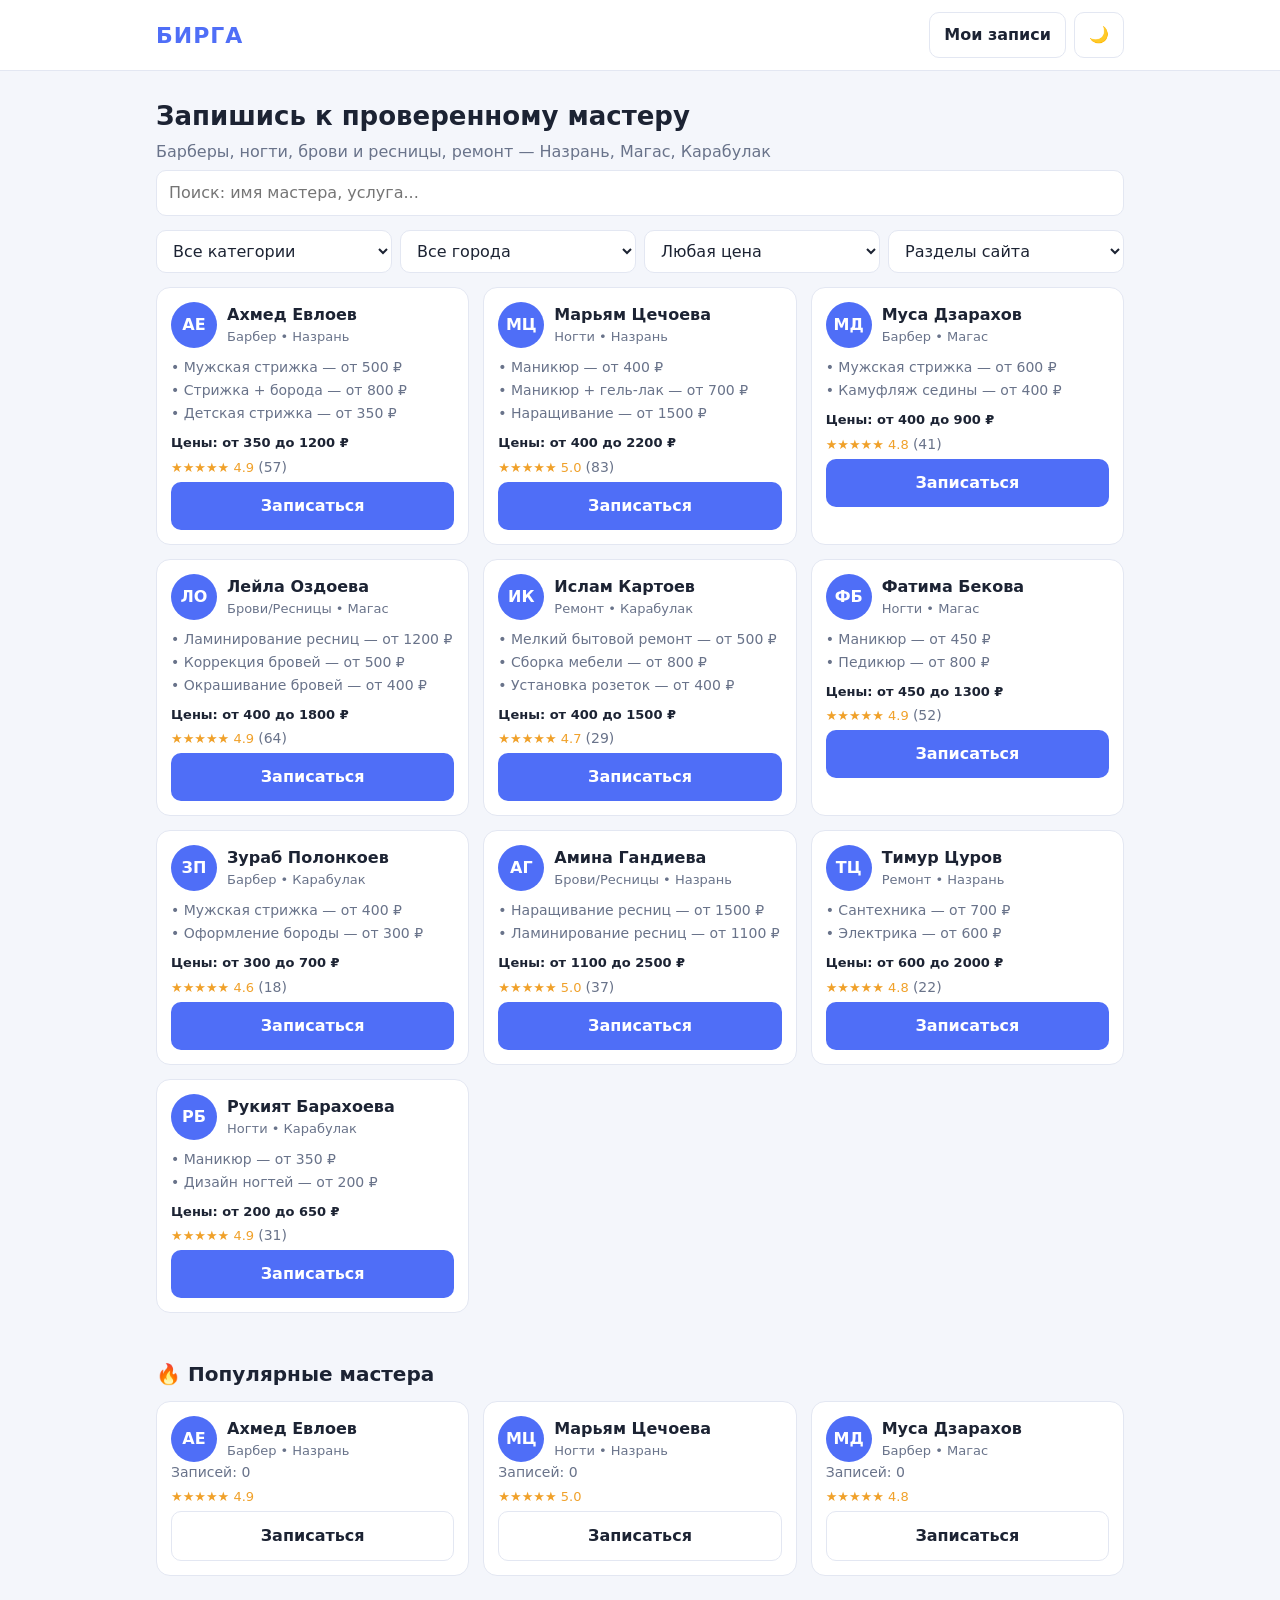
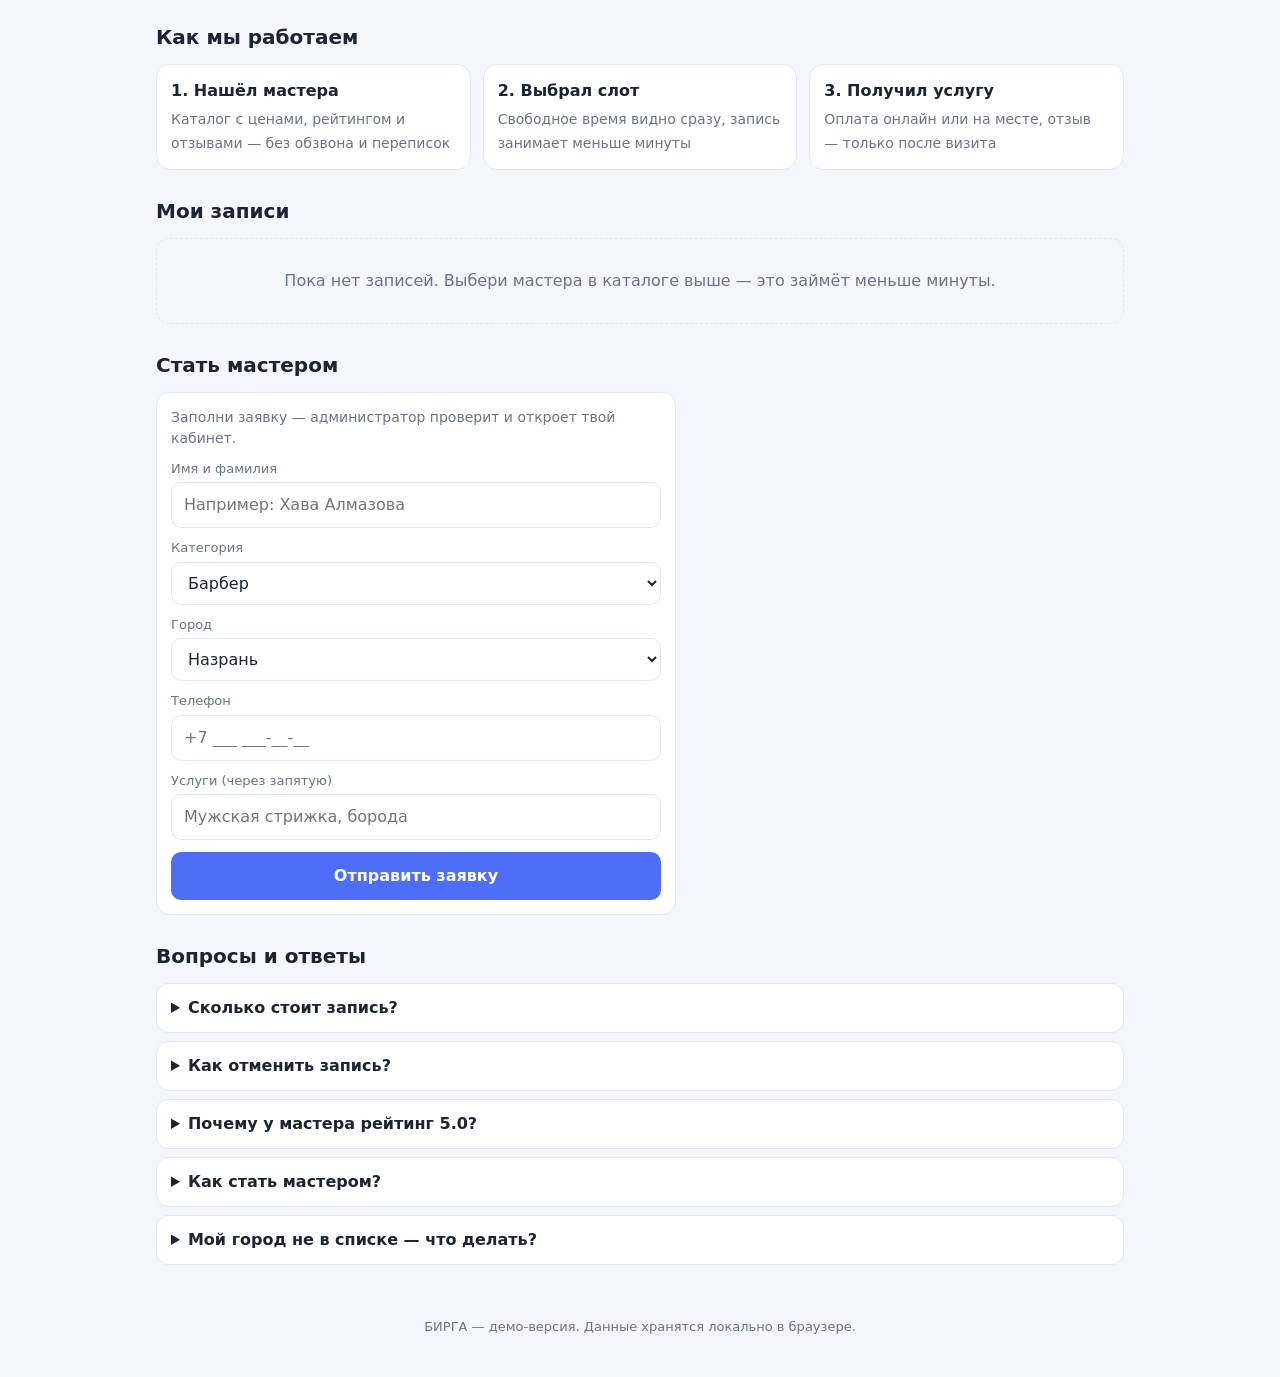
==== commit c727d747: "Add files via upload" ====
--- a/index.html
+++ b/index.html
@@ -2,241 +2,335 @@
 <html lang="ru">
 <head>
 <meta charset="UTF-8">
-<meta name="viewport" content="width=device-width, initial-scale=1">
-<title>БИРГА — запись к местным мастерам</title>
+<meta name="viewport" content="width=device-width, initial-scale=1.0">
+<title>БИРГА — запись к мастерам</title>
 <style>
-:root{--bg:#f5f6fa;--card:#fff;--text:#1c2333;--muted:#6b7280;--acc:#4353ff;--acc2:#eef0ff;--line:#e5e7eb}
-body.dark{--bg:#11141d;--card:#1b1f2c;--text:#eef0f6;--muted:#9aa3b2;--acc2:#262b3d;--line:#2a2f40}
+:root{--bg:#f4f6fb;--card:#fff;--text:#1c2333;--mut:#69738a;--acc:#4f6ef7;--acc2:#3d55d8;--line:#e3e7f2;--ok:#1a9b57;--bad:#d84f4f}
+body.dark{--bg:#12151f;--card:#1c2130;--text:#eef1f8;--mut:#9aa3ba;--line:#2a3044}
 *{box-sizing:border-box;margin:0;padding:0}
-body{font-family:system-ui,'Segoe UI',Arial,sans-serif;background:var(--bg);color:var(--text)}
-.wrap{max-width:1000px;margin:0 auto;padding:16px}
-header{display:flex;align-items:center;gap:10px;justify-content:space-between;padding:12px 0;flex-wrap:wrap}
-.logo{font-weight:800;font-size:22px;letter-spacing:1px}
-.logo span{color:var(--acc)}
-button{font:inherit;cursor:pointer;border:0;border-radius:12px;padding:12px 18px;background:var(--acc);color:#fff;font-weight:600}
-.btn2{background:var(--acc2);color:var(--acc)}
-.btnred{background:#fee2e2;color:#b91c1c}
-h1{font-size:28px;margin:10px 0 4px}
-h2{font-size:20px;margin:26px 0 12px}
-.sub{color:var(--muted)}
-.bar{display:flex;gap:8px;flex-wrap:wrap;margin:16px 0}
-select,input{font-size:16px;padding:12px;border:1px solid var(--line);border-radius:12px;background:var(--card);color:var(--text);min-height:48px}
-select{appearance:auto;-webkit-appearance:menulist}
-.search{flex:2 1 220px}
-.grid{display:grid;grid-template-columns:repeat(auto-fill,minmax(230px,1fr));gap:14px}
-.card{background:var(--card);border:1px solid var(--line);border-radius:16px;padding:16px}
-.ava{width:52px;height:52px;border-radius:50%;background:var(--acc2);color:var(--acc);display:flex;align-items:center;justify-content:center;font-weight:800;font-size:20px;margin-bottom:8px}
+body{font-family:system-ui,-apple-system,'Segoe UI',Roboto,sans-serif;background:var(--bg);color:var(--text);line-height:1.5}
+.wrap{max-width:1000px;margin:0 auto;padding:0 16px}
+header{background:var(--card);border-bottom:1px solid var(--line);padding:12px 0;position:sticky;top:0;z-index:50}
+.hrow{display:flex;align-items:center;gap:10px;justify-content:space-between;flex-wrap:wrap}
+.logo{font-weight:800;font-size:22px;letter-spacing:1px;color:var(--acc)}
+.hbtns{display:flex;gap:8px;flex-wrap:wrap}
+button{font:inherit;cursor:pointer;border:none;border-radius:10px;padding:10px 14px;background:var(--acc);color:#fff;font-weight:600}
+button.sec{background:transparent;color:var(--text);border:1px solid var(--line)}
+button.big{width:100%;padding:12px}
+button:active{transform:scale(.98)}
+input,select,textarea{font:inherit;font-size:16px;width:100%;padding:10px 12px;border:1px solid var(--line);border-radius:10px;background:var(--card);color:var(--text)}
+label{display:block;font-size:13px;color:var(--mut);margin:10px 0 4px}
+.hero{padding:26px 0 6px}
+.hero h1{font-size:26px}
+.hero p{color:var(--mut);margin-top:4px}
+.filters{display:grid;gap:8px;grid-template-columns:1fr 1fr 1fr 1fr;margin:14px 0}
+@media(max-width:700px){.filters{grid-template-columns:1fr 1fr}}
+.grid{display:grid;gap:14px;grid-template-columns:repeat(auto-fill,minmax(240px,1fr));padding-bottom:20px}
+.card{background:var(--card);border:1px solid var(--line);border-radius:14px;padding:14px}
+.avaw{display:flex;gap:10px;align-items:center}
+.ava{width:46px;height:46px;border-radius:50%;background:var(--acc);color:#fff;display:flex;align-items:center;justify-content:center;font-weight:700;flex:none}
 .nm{font-weight:700}
-.meta{color:var(--muted);font-size:13px;margin:2px 0 8px}
-ul.sv{list-style:none;font-size:13px;margin:0 0 10px;color:var(--muted)}
-ul.sv li{display:flex;justify-content:space-between;gap:8px}
-.price{font-size:13px;font-weight:600;margin-bottom:10px}
-.stars{color:#f5a623;font-size:14px}
-.section{background:var(--card);border:1px solid var(--line);border-radius:16px;padding:16px;margin-top:14px}
-.steps{display:grid;grid-template-columns:repeat(auto-fit,minmax(180px,1fr));gap:12px}
+.cat{font-size:13px;color:var(--mut)}
+.svc{margin:8px 0;font-size:14px;color:var(--mut)}
+.svc div{padding:1px 0}
+.price{font-size:13px;font-weight:600;margin-top:4px}
+.stars{color:#f0a12a;font-size:13px;margin:4px 0}
+.empty{padding:30px;text-align:center;color:var(--mut);border:1px dashed var(--line);border-radius:14px;margin-bottom:20px}
+section{margin:26px 0}
+h2{font-size:20px;margin-bottom:12px}
+.steps{display:grid;gap:12px;grid-template-columns:repeat(3,1fr)}
+@media(max-width:700px){.steps{grid-template-columns:1fr}}
+.step{background:var(--card);border:1px solid var(--line);border-radius:14px;padding:14px}
 .step b{display:block;margin-bottom:4px}
-.step{font-size:14px;color:var(--muted)}
-.faq details{border-bottom:1px solid var(--line);padding:10px 0}
+.step span{color:var(--mut);font-size:14px}
+.bk{background:var(--card);border:1px solid var(--line);border-radius:14px;padding:14px;margin-bottom:10px}
+.bktop{display:flex;justify-content:space-between;gap:8px;flex-wrap:wrap;align-items:center}
+.tag{font-size:12px;padding:3px 10px;border-radius:20px;font-weight:600}
+.t-new{background:#fff3d6;color:#8a6100}.t-conf{background:#dff5e8;color:#1a6b40}.t-done{background:#e2e8ff;color:#3346c9}.t-can{background:#fde2e2;color:#a11a1a}.t-paid{background:#e6f0ff;color:#1c4fa1}
+body.dark .t-new{background:#4a3a10;color:#ffd66b}body.dark .t-conf{background:#143a24;color:#6fe0a0}body.dark .t-done{background:#1e2650;color:#9fb0ff}body.dark .t-can{background:#4a1616;color:#ff9c9c}body.dark .t-paid{background:#16304f;color:#8ec2ff}
+.mut{color:var(--mut);font-size:14px}
+.stars-pick{font-size:30px;cursor:pointer;letter-spacing:4px;user-select:none}
+.faq details{background:var(--card);border:1px solid var(--line);border-radius:12px;padding:12px 14px;margin-bottom:8px}
 .faq summary{font-weight:600;cursor:pointer}
-.faq p{color:var(--muted);font-size:14px;margin-top:6px}
-.bk{border:1px solid var(--line);border-radius:12px;padding:12px;margin-bottom:10px;display:flex;justify-content:space-between;gap:10px;flex-wrap:wrap;align-items:center}
-.tag{font-size:12px;border-radius:20px;padding:4px 10px;font-weight:600}
-.t-new{background:#fef3c7;color:#92400e}.t-ok{background:#dcfce7;color:#166534}.t-done{background:#dbeafe;color:#1e40af}.t-cancel{background:#fee2e2;color:#b91c1c}
-.overlay{position:fixed;inset:0;background:rgba(10,12,20,.55);display:none;align-items:center;justify-content:center;padding:16px;z-index:50}
+.faq p{color:var(--mut);margin-top:8px;font-size:14px}
+.overlay{position:fixed;inset:0;background:rgba(10,14,25,.55);display:none;align-items:center;justify-content:center;padding:16px;z-index:100}
 .overlay.show{display:flex}
-.modal{background:var(--card);border-radius:18px;padding:20px;max-width:420px;width:100%;max-height:90vh;overflow:auto}
-.modal h3{margin-bottom:12px}
-label{display:block;font-size:13px;color:var(--muted);margin:10px 0 4px}
-input,select{width:100%}
-.slots{display:flex;flex-wrap:wrap;gap:8px;margin-top:6px}
-.slot{padding:8px 12px;border:1px solid var(--line);border-radius:10px;background:var(--card);color:var(--text);font-weight:600;font-size:14px}
-.slot.on{background:var(--acc);color:#fff;border-color:var(--acc)}
-.slot.dis{opacity:.35;pointer-events:none}
-.pay{display:flex;gap:8px;margin-top:6px}
-.pay label{flex:1;border:1px solid var(--line);border-radius:10px;padding:10px;text-align:center;color:var(--text);font-size:14px;cursor:pointer}
-.err{color:#dc2626;font-size:13px;margin-top:8px;display:none}
-.ok-msg{color:#166534;font-size:14px;margin-top:10px;display:none}
-.empty{text-align:center;color:var(--muted);padding:26px;border:1px dashed var(--line);border-radius:14px}
-footer{margin:30px 0 10px;color:var(--muted);font-size:13px;text-align:center}
-@media(max-width:600px){h1{font-size:22px}}
+.modal{background:var(--card);border-radius:16px;padding:20px;width:100%;max-width:420px;max-height:90vh;overflow:auto}
+.modal h3{margin-bottom:4px}
+.slots{display:grid;grid-template-columns:repeat(4,1fr);gap:6px;margin-top:6px}
+.slot{padding:8px 4px;border:1px solid var(--line);border-radius:8px;background:var(--card);color:var(--text);font-weight:600;font-size:14px;padding:10px 2px}
+.slot.busy{opacity:.35;cursor:not-allowed;text-decoration:line-through}
+.slot.sel{background:var(--acc);color:#fff;border-color:var(--acc)}
+.err{color:var(--bad);font-size:14px;margin-top:8px;display:none}
+.ok-sc{text-align:center;padding:16px 0}
+.ok-sc .big-ic{font-size:44px}
+footer{padding:26px 0 40px;color:var(--mut);font-size:13px;text-align:center}
 </style>
 </head>
 <body>
+<header><div class="wrap hrow">
+<div class="logo">БИРГА</div>
+<div class="hbtns">
+<button class="sec" onclick="document.getElementById('my').scrollIntoView({behavior:'smooth'})">Мои записи</button>
+<button class="sec" id="themeBtn" onclick="toggleTheme()">🌙</button>
+</div>
+</div></header>
+
 <div class="wrap">
-<header>
-  <div class="logo">БИРГА<span>.</span></div>
-  <div style="display:flex;gap:8px">
-    <button class="btn2" onclick="toggleTheme()">🌙</button>
-    <button class="btn2" onclick="showMy()">Мои записи</button>
-  </div>
-</header>
-<section>
-  <h1>Запишись к проверенному мастеру</h1>
-  <p class="sub">Барберы, ногтевой сервис, брови и ресницы, ремонт техники — Назрань, Магас, Карабулак</p>
+<div class="hero">
+<h1>Запишись к проверенному мастеру</h1>
+<p>Барберы, ногти, брови и ресницы, ремонт — Назрань, Магас, Карабулак</p>
+</div>
+
+<input id="q" placeholder="Поиск: имя мастера, услуга..." oninput="renderCards()">
+<div class="filters">
+<select id="fCat" onchange="renderCards()"><option value="">Все категории</option><option>Барбер</option><option>Ногти</option><option>Брови/Ресницы</option><option>Ремонт</option></select>
+<select id="fCity" onchange="renderCards()"><option value="">Все города</option><option>Назрань</option><option>Магас</option><option>Карабулак</option></select>
+<select id="fPrice" onchange="renderCards()"><option value="">Любая цена</option><option value="500">до 500 ₽</option><option value="1000">до 1000 ₽</option><option value="2000">до 2000 ₽</option></select>
+<select onchange="if(this.value){scrollToId(this.value);this.value=''}"><option value="">Разделы сайта</option><option value="popular">Популярные мастера</option><option value="how">Как мы работаем</option><option value="my">Мои записи</option><option value="join">Стать мастером</option><option value="faq">Вопросы и ответы</option></select>
+</div>
+
+<div class="grid" id="cards"></div>
+<div class="empty" id="empty" style="display:none">Ничего не нашлось — попробуй изменить фильтры</div>
+
+<section id="popular"><h2>🔥 Популярные мастера</h2><div class="grid" id="popGrid"></div></section>
+
+<section id="how"><h2>Как мы работаем</h2><div class="steps">
+<div class="step"><b>1. Нашёл мастера</b><span>Каталог с ценами, рейтингом и отзывами — без обзвона и переписок</span></div>
+<div class="step"><b>2. Выбрал слот</b><span>Свободное время видно сразу, запись занимает меньше минуты</span></div>
+<div class="step"><b>3. Получил услугу</b><span>Оплата онлайн или на месте, отзыв — только после визита</span></div>
+</div></section>
+
+<section id="my"><h2>Мои записи</h2><div id="myList"></div></section>
+
+<section id="join"><h2>Стать мастером</h2>
+<div class="card" style="max-width:520px">
+<p class="mut">Заполни заявку — администратор проверит и откроет твой кабинет.</p>
+<label>Имя и фамилия</label><input id="jName" placeholder="Например: Хава Алмазова">
+<label>Категория</label><select id="jCat"><option>Барбер</option><option>Ногти</option><option>Брови/Ресницы</option><option>Ремонт</option></select>
+<label>Город</label><select id="jCity"><option>Назрань</option><option>Магас</option><option>Карабулак</option></select>
+<label>Телефон</label><input id="jPhone" placeholder="+7 ___ ___-__-__">
+<label>Услуги (через запятую)</label><input id="jSvc" placeholder="Мужская стрижка, борода">
+<button class="big" style="margin-top:12px" onclick="sendJoin()">Отправить заявку</button>
+<div class="err" id="jErr"></div>
+</div></section>
+
+<section id="faq" class="faq"><h2>Вопросы и ответы</h2>
+<details><summary>Сколько стоит запись?</summary><p>Сервис не берёт с клиента плату за запись. Ты платишь только за услугу мастеру — онлайн (демо) или на месте.</p></details>
+<details><summary>Как отменить запись?</summary><p>Открой «Мои записи» и нажми «Отменить» рядом с нужной записью.</p></details>
+<details><summary>Почему у мастера рейтинг 5.0?</summary><p>Рейтинг складывается из оценок реальных визитов: отзыв можно оставить только после того, как мастер завершил запись.</p></details>
+<details><summary>Как стать мастером?</summary><p>Заполни заявку в разделе «Стать мастером». Администратор проверит её, и твой профиль появится в каталоге.</p></details>
+<details><summary>Мой город не в списке — что делать?</summary><p>Пока мы работаем в Назрани, Магасе и Карабулаке. Напиши свой город в заявке — расширим каталог.</p></details>
 </section>
-<div class="bar">
-  <input id="q" class="search" placeholder="Поиск: имя, услуга…" oninput="render()">
-  <select id="fCat" onchange="render()">
-    <option value="">Все категории</option>
-    <option>Барбер</option><option>Ногти</option><option>Брови/Ресницы</option><option>Ремонт</option>
-  </select>
-  <select id="fCity" onchange="render()">
-    <option value="">Все города</option>
-    <option>Назрань</option><option>Магас</option><option>Карабулак</option>
-  </select>
-  <select id="fPrice" onchange="render()">
-    <option value="">Любая цена</option>
-    <option value="500">до 500 ₽</option>
-    <option value="1000">до 1000 ₽</option>
-    <option value="2000">до 2000 ₽</option>
-  </select>
+
+<footer>БИРГА — демо-версия. Данные хранятся локально в браузере.</footer>
 </div>
-<div id="cards" class="grid"></div>
-<h2>Популярные мастера</h2>
-<div id="popular" class="grid"></div>
-<section class="section">
-  <h2 style="margin-top:0">Как мы работаем</h2>
-  <div class="steps">
-    <div class="step"><b>1. Найди мастера</b>Каталог с фильтрами по категории, городу и цене. Рейтинг и отзывы — только от реальных клиентов.</div>
-    <div class="step"><b>2. Выбери слот</b>Свободное время видно сразу: занятые часы не нажимаются. Запись занимает меньше минуты.</div>
-    <div class="step"><b>3. Получи услугу</b>Оплата онлайн (демо) или на месте. Отзыв можно оставить только после визита.</div>
-  </div>
-</section>
-<section class="section faq">
-  <h2 style="margin-top:0">Частые вопросы</h2>
-  <details><summary>Сколько стоит запись?</summary><p>Запись на платформе бесплатная. Ты платишь только за услугу мастера — по цене из его карточки.</p></details>
-  <details><summary>Как отменить запись?</summary><p>В разделе «Мои записи» у каждой записи есть кнопка «Отменить» — в один клик, до начала визита.</p></details>
-  <details><summary>Как оплатить?</summary><p>Онлайн (демо-режим) или на месте у мастера. В реальной версии — оплата картой прямо в сервисе.</p></details>
-  <details><summary>Как стать мастером?</summary><p>Нажми «Зарегистрироваться как мастер» на странице кабинета, заполни заявку — после одобрения администратора твой профиль появится в каталоге.</p></details>
-  <details><summary>Откуда рейтинг?</summary><p>Только от клиентов, которые реально посетили мастера. Накрутить отзыв нельзя — он доступен после завершённой записи.</p></details>
-</section>
-<section class="section" id="mySection" style="display:none">
-  <h2 style="margin-top:0">Мои записи</h2>
-  <div id="myList"></div>
-</section>
-<footer>БИРГА — локальный сервис записи к мастерам. Демо-версия.</footer>
-</div>
-<div class="overlay" id="ov" onclick="if(event.target===this)closeModal()">
-  <div class="modal" id="modal"></div>
-</div>
+
+<div class="overlay" id="modal"><div class="modal" id="modalBody"></div></div>
+
 <script>
-const KEY='birgaData_v2';
-const DEF=[
-["m1","Ахмед Евлоев","Барбер","Назрань","1111",[["Стрижка",400,600],["Борода",300,500],["Стрижка+борода",650,900]],4.9],
-["m2","Марьям Цечоева","Ногти","Назрань","2222",[["Маникюр",500,800],["Педикюр",700,1000],["Покрытие гель-лак",600,900]],4.8],
-["m3","Муса Дзарахов","Барбер","Магас","3333",[["Стрижка",450,700],["Камуфляж седины",400,600]],4.7],
-["m4","Лейла Оздоева","Брови/Ресницы","Магас","4444",[["Ламинирование ресниц",900,1400],["Коррекция бровей",350,600]],4.9],
-["m5","Ислам Картоев","Ремонт","Карабулак","5555",[["Замена экрана",1200,2500],["Чистка от пыли",500,800]],4.6],
-["m6","Фатима Бекова","Ногти","Магас","6666",[["Маникюр",450,750],["Наращивание",1200,1800]],4.8],
-["m7","Зураб Полонкоев","Барбер","Карабулак","7777",[["Стрижка",400,650],["Оформление бороды",350,550]],4.7],
-["m8","Амина Гандиева","Брови/Ресницы","Назрань","8888",[["Брови",400,700],["Ресницы",1000,1600]],4.8],
-["m9","Тимур Цуров","Ремонт","Назрань","9999",[["Ремонт телефона",1000,3000],["Установка ПО",400,700]],4.5],
-["m10","Рукият Барахоева","Ногти","Карабулак","1010",[["Маникюр",500,850],["Дизайн ногтей",700,1200]],5.0]];
-function defaultData(){
-  return {masters:DEF.map(d=>({id:d[0],name:d[1],cat:d[2],city:d[3],pass:d[4],phone:"",services:d[5].map(s=>({name:s[0],from:s[1],to:s[2]})),workDays:[1,2,3,4,5],base:d[6],reviews:[]})),bookings:[],requests:[]};
-}
-function load(){try{const d=JSON.parse(localStorage.getItem(KEY));if(d&&d.masters&&d.masters.length)return d;}catch(e){}const d=defaultData();save(d);return d;}
-function save(d){localStorage.setItem(KEY,JSON.stringify(d));}
-let data=load();
-window.addEventListener('storage',()=>{data=load();render();if(document.getElementById('mySection').style.display!=='none')showMy();});
-function rating(m){if(!m.reviews||!m.reviews.length)return m.base;return Math.round(m.reviews.reduce((s,r)=>s+r.stars,0)/m.reviews.length*10)/10;}
-function stars(r){const f=Math.round(r);return '★'.repeat(f)+'☆'.repeat(5-f);}
-function initialName(n){return n.split(' ').map(w=>w[0]).join('').slice(0,2).toUpperCase();}
-function priceRange(m){let a=1e9,b=0;m.services.forEach(s=>{a=Math.min(a,s.from);b=Math.max(b,s.to);});return a+' – '+b+' ₽';}
-function visible(){
-  const q=(document.getElementById('q').value||'').toLowerCase();
-  const c=document.getElementById('fCat').value,ci=document.getElementById('fCity').value,pr=parseInt(document.getElementById('fPrice').value)||0;
-  return data.masters.filter(m=>{
-    const text=(m.name+' '+m.cat+' '+m.city+' '+m.services.map(s=>s.name).join(' ')).toLowerCase();
-    if(q&&!text.includes(q))return false;
-    if(c&&m.cat!==c)return false;
-    if(ci&&m.city!==ci)return false;
-    if(pr){const mn=Math.min(...m.services.map(s=>s.from));if(mn>pr)return false;}
-    return true;
+var DB_KEY='birgaDB_v2';
+var SLOTS=['10:00','11:00','12:00','13:00','14:00','15:00','16:00','17:00','18:00','19:00'];
+var DEFAULTS={specialists:[
+{id:'s1',name:'Ахмед Евлоев',cat:'Барбер',city:'Назрань',phone:'+7 905 111-11-11',rating:4.9,votes:57,pass:'1111',days:[1,2,3,4,5,6],services:[{n:'Мужская стрижка',p1:500,p2:800},{n:'Стрижка + борода',p1:800,p2:1200},{n:'Детская стрижка',p1:350,p2:500}]},
+{id:'s2',name:'Марьям Цечоева',cat:'Ногти',city:'Назрань',phone:'+7 905 222-22-22',rating:5.0,votes:83,pass:'2222',days:[1,2,3,4,5,6],services:[{n:'Маникюр',p1:400,p2:700},{n:'Маникюр + гель-лак',p1:700,p2:1100},{n:'Наращивание',p1:1500,p2:2200}]},
+{id:'s3',name:'Муса Дзарахов',cat:'Барбер',city:'Магас',phone:'+7 905 333-33-33',rating:4.8,votes:41,pass:'3333',days:[1,2,3,4,5],services:[{n:'Мужская стрижка',p1:600,p2:900},{n:'Камуфляж седины',p1:400,p2:600}]},
+{id:'s4',name:'Лейла Оздоева',cat:'Брови/Ресницы',city:'Магас',phone:'+7 905 444-44-44',rating:4.9,votes:64,pass:'4444',days:[2,3,4,5,6],services:[{n:'Ламинирование ресниц',p1:1200,p2:1800},{n:'Коррекция бровей',p1:500,p2:800},{n:'Окрашивание бровей',p1:400,p2:700}]},
+{id:'s5',name:'Ислам Картоев',cat:'Ремонт',city:'Карабулак',phone:'+7 905 555-55-55',rating:4.7,votes:29,pass:'5555',days:[1,2,3,4,5,6],services:[{n:'Мелкий бытовой ремонт',p1:500,p2:1000},{n:'Сборка мебели',p1:800,p2:1500},{n:'Установка розеток',p1:400,p2:900}]},
+{id:'s6',name:'Фатима Бекова',cat:'Ногти',city:'Магас',phone:'+7 905 666-66-66',rating:4.9,votes:52,pass:'6666',days:[1,2,3,4,5,6],services:[{n:'Маникюр',p1:450,p2:750},{n:'Педикюр',p1:800,p2:1300}]},
+{id:'s7',name:'Зураб Полонкоев',cat:'Барбер',city:'Карабулак',phone:'+7 905 777-77-77',rating:4.6,votes:18,pass:'7777',days:[1,3,4,5,6],services:[{n:'Мужская стрижка',p1:400,p2:700},{n:'Оформление бороды',p1:300,p2:500}]},
+{id:'s8',name:'Амина Гандиева',cat:'Брови/Ресницы',city:'Назрань',phone:'+7 905 888-88-88',rating:5.0,votes:37,pass:'8888',days:[1,2,4,5,6],services:[{n:'Наращивание ресниц',p1:1500,p2:2500},{n:'Ламинирование ресниц',p1:1100,p2:1700}]},
+{id:'s9',name:'Тимур Цуров',cat:'Ремонт',city:'Назрань',phone:'+7 905 999-99-99',rating:4.8,votes:22,pass:'9999',days:[1,2,3,4,5,6],services:[{n:'Сантехника',p1:700,p2:2000},{n:'Электрика',p1:600,p2:1800}]},
+{id:'s10',name:'Рукият Барахоева',cat:'Ногти',city:'Карабулак',phone:'+7 905 101-01-01',rating:4.9,votes:31,pass:'1010',days:[2,3,4,5,6],services:[{n:'Маникюр',p1:350,p2:650},{n:'Дизайн ногтей',p1:200,p2:500}]}
+],bookings:[],pending:[],reviews:[],seen:[]};
+
+function loadDB(){
+  try{
+    var d=JSON.parse(localStorage.getItem(DB_KEY));
+    if(!d||!d.specialists||!d.specialists.length) throw 0;
+    if(!d.bookings)d.bookings=[]; if(!d.pending)d.pending=[]; if(!d.reviews)d.reviews=[]; if(!d.seen)d.seen=[];
+    return d;
+  }catch(e){
+    var d=JSON.parse(JSON.stringify(DEFAULTS));
+    localStorage.setItem(DB_KEY,JSON.stringify(d));
+    return d;
+  }
+}
+function saveDB(db){localStorage.setItem(DB_KEY,JSON.stringify(db));}
+function esc(s){return String(s).replace(/&/g,'&amp;').replace(/</g,'&lt;').replace(/>/g,'&gt;');}
+function stars(r){var f=Math.round(r);var s='';for(var i=1;i<=5;i++)s+=(i<=f?'★':'☆');return s+' '+r.toFixed(1);}
+function initial(name){var p=name.split(' ');return (p[0][0]||'')+(p[1]?p[1][0]:'');}
+function toggleTheme(){document.body.classList.toggle('dark');localStorage.setItem('birgaTheme',document.body.classList.contains('dark')?'d':'l');}
+if(localStorage.getItem('birgaTheme')==='d')document.body.classList.add('dark');
+function scrollToId(id){var el=document.getElementById(id);if(el)el.scrollIntoView({behavior:'smooth'});}
+
+function specById(db,id){for(var i=0;i<db.specialists.length;i++)if(db.specialists[i].id===id)return db.specialists[i];return null;}
+function specRating(sp,db){
+  var rs=db.reviews.filter(function(r){return r.specId===sp.id;});
+  if(!rs.length)return{r:sp.rating,v:sp.votes};
+  var sum=0;rs.forEach(function(x){sum+=x.stars;});
+  return{r:(sum+sp.rating*sp.votes)/(rs.length+sp.votes),v:sp.votes+rs.length};
+}
+function minPrice(sp){var m=Infinity;sp.services.forEach(function(s){if(s.p1<m)m=s.p1;});return m;}
+
+function renderCards(){
+  var db=loadDB();
+  var q=(document.getElementById('q').value||'').toLowerCase().trim();
+  var fc=document.getElementById('fCat').value, fy=document.getElementById('fCity').value, fp=parseInt(document.getElementById('fPrice').value||'0');
+  var box=document.getElementById('cards'); var html='';
+  db.specialists.forEach(function(sp){
+    if(fc&&sp.cat!==fc)return;
+    if(fy&&sp.city!==fy)return;
+    if(fp&&minPrice(sp)>fp)return;
+    if(q){
+      var hay=(sp.name+' '+sp.cat+' '+sp.city+' '+sp.services.map(function(s){return s.n;}).join(' ')).toLowerCase();
+      if(hay.indexOf(q)<0)return;
+    }
+    var rt=specRating(sp,db);
+    html+='<div class="card"><div class="avaw"><div class="ava">'+esc(initial(sp.name))+'</div><div><div class="nm">'+esc(sp.name)+'</div><div class="cat">'+esc(sp.cat)+' • '+esc(sp.city)+'</div></div></div>'
+      +'<div class="svc">'+sp.services.slice(0,3).map(function(s){return '<div>• '+esc(s.n)+' — от '+s.p1+' ₽</div>';}).join('')+'</div>'
+      +'<div class="price">Цены: от '+minPrice(sp)+' до '+Math.max.apply(null,sp.services.map(function(s){return s.p2;}))+' ₽</div>'
+      +'<div class="stars">'+stars(rt.r)+' <span class="mut">('+rt.v+')</span></div>'
+      +'<button class="big" onclick="openBooking(\''+sp.id+'\')">Записаться</button></div>';
   });
-}
-function render(){
-  const list=visible(),g=document.getElementById('cards');
-  g.innerHTML=list.length?'':'<div class="empty" style="grid-column:1/-1">Ничего не нашлось. Попробуй изменить фильтры 🙂</div>';
-  list.forEach(m=>{
-    const d=document.createElement('div');d.className='card';
-    d.innerHTML='<div class="ava">'+initialName(m.name)+'</div><div class="nm">'+m.name+'</div><div class="meta">'+m.cat+' · '+m.city+'</div><ul class="sv">'+m.services.map(s=>'<li><span>'+s.name+'</span><span>'+s.from+'–'+s.to+' ₽</span></li>').join('')+'</ul><div class="price">Цены: '+priceRange(m)+'</div><div class="stars">'+stars(rating(m))+' '+rating(m)+(m.reviews.length?' · '+m.reviews.length+' отз.':'')+'</div><button style="width:100%;margin-top:10px" onclick="openBook(\''+m.id+'\')">Записаться</button>';
-    g.appendChild(d);
-  });
-  const pop=[...data.masters].sort((a,b)=>countBook(b.id)-countBook(a.id)).slice(0,3);
-  const p=document.getElementById('popular');p.innerHTML='';
-  pop.forEach(m=>{
-    const d=document.createElement('div');d.className='card';
-    d.innerHTML='<div class="ava">'+initialName(m.name)+'</div><div class="nm">'+m.name+'</div><div class="meta">'+m.cat+' · '+m.city+'</div><div class="stars">'+stars(rating(m))+' '+rating(m)+'</div><div class="meta" style="margin-top:6px">Записей: '+countBook(m.id)+'</div><button class="btn2" style="width:100%;margin-top:10px" onclick="openBook(\''+m.id+'\')">Записаться</button>';
-    p.appendChild(d);
-  });
-}
-function countBook(id){return data.bookings.filter(b=>b.masterId===id&&b.status!=='canceled').length;}
-function toggleTheme(){document.body.classList.toggle('dark');localStorage.setItem('birgaTheme',document.body.classList.contains('dark')?'1':'');}
-if(localStorage.getItem('birgaTheme'))document.body.classList.add('dark');
-let cur=null,slot=null,pay='place';
-function openBook(id){cur=data.masters.find(m=>m.id===id);slot=null;pay='place';renderModal();}
-function closeModal(){document.getElementById('ov').classList.remove('show');}
-function esc(s){return String(s).replace(/[&<>"]/g,c=>({'&':'&amp;','<':'&lt;','>':'&gt;','"':'&quot;'}[c]));}
-function renderModal(err){
-  const days=[];const now=new Date();
-  for(let i=0;i<14;i++){const d=new Date(now);d.setDate(now.getDate()+i);days.push(d);}
-  const wd=days.map((d,i)=>({d,i,label:d.toLocaleDateString('ru-RU',{weekday:'short',day:'numeric',month:'numeric'})}));
-  const hours=['10:00','11:00','12:00','13:00','14:00','15:00','16:00','17:00','18:00','19:00'];
-  document.getElementById('modal').innerHTML='<h3>Запись: '+esc(cur.name)+'</h3>'
-  +'<label>Услуга</label><select id="sv">'+cur.services.map((s,i)=>'<option value="'+i+'">'+esc(s.name)+' — '+s.from+'–'+s.to+' ₽</option>').join('')+'</select>'
-  +'<label>Дата</label><select id="dt" onchange="slot=null;renderModal()">'+wd.map(w=>'<option value="'+w.i+'">'+w.label+'</option>').join('')+'</select>'
-  +'<label>Время</label><div class="slots">'+hours.map(h=>{const d=wd[0];const di=parseInt(document.getElementById('dt')?document.getElementById('dt').value:0)||0;const taken=data.bookings.some(b=>b.masterId===cur.id&&b.date===dateStr(days[di])&&b.time===h&&b.status!=='canceled');const offDay=!cur.workDays.includes(days[di].getDay());return '<button class="slot'+(slot===h?' on':'')+(taken||offDay?' dis':'')+'" onclick="pick(\''+h+'\','+di+')">'+h+'</option>';}).join('')+'</div>'
-  +'<label>Имя и фамилия</label><input id="cn" placeholder="Например: Ислам Хамхоев">'
-  +'<label>Телефон</label><input id="cp" placeholder="+7 (___) ___-__-__">'
-  +'<label>Оплата</label><div class="pay"><label><input type="radio" name="pay" '+(pay==='online'?'checked':'')+' onchange="pay=\'online\'" style="width:auto;min-height:0"> Онлайн (демо)</label><label><input type="radio" name="pay" '+(pay==='place'?'checked':'')+' onchange="pay=\'place\'" style="width:auto;min-height:0"> На месте</label></div>'
-  +'<div class="err" style="display:'+(err?'block':'none')+'">'+(err||'')+'</div>'
-  +'<button style="width:100%;margin-top:14px" onclick="submitBook()">Записаться</button>'
-  +'<button class="btn2" style="width:100%;margin-top:8px" onclick="closeModal()">Отмена</button>';
-}
-function pick(h,di){slot=h;cur._di=di;renderModal();}
-function dateStr(d){return d.toLocaleDateString('ru-RU');}
-function submitBook(){
-  const sv=cur.services[parseInt(document.getElementById('sv').value)];
-  const di=document.getElementById('dt')?parseInt(document.getElementById('dt').value):0;
-  const days=[];const now=new Date();for(let i=0;i<14;i++){const d=new Date(now);d.setDate(now.getDate()+i);days.push(d);}
-  const name=document.getElementById('cn').value.trim(),ph=document.getElementById('cp').value.trim();
-  if(!name||!name.includes(' '))return renderModal('Укажи имя и фамилию');
-  if(!ph)return renderModal('Укажи телефон');
-  if(!slot)return renderModal('Выбери время');
-  data.bookings.push({id:Date.now(),masterId:cur.id,masterName:cur.name,service:sv.name,price:sv.from+'–'+sv.to,date:dateStr(days[di]),time:slot,clientName:name,clientPhone:ph,pay,status:'new',seen:false,review:null});
-  save(data);localStorage.setItem('birgaMe',name);
-  document.getElementById('modal').innerHTML='<h3>'+ (pay==='online'?'Оплата':'Запись создана') +'</h3>'
-   +'<p style="color:var(--muted);font-size:14px">'+(pay==='online'?'Демо-оплата: '+sv.from+'–'+sv.to+' ₽ за «'+esc(sv.name)+'». В реальной версии здесь будет оплата картой.':'Мастер получит заявку и подтвердит её в своём кабинете.')+'</p>'
-   +'<p style="margin-top:8px"><b>'+esc(cur.name)+'</b> · '+esc(sv.name)+'<br>'+dateStr(days[di])+' в '+slot+'<br>'+esc(name)+', '+esc(ph)+'</p>'
-   +'<div class="ok-msg" style="display:block;margin-top:10px">✅ Готово! Заявка отправлена мастеру.</div>'
-   +'<button style="width:100%;margin-top:14px" onclick="closeModal();showMy()">Мои записи</button>';
-  render();
-}
-function showMy(){
-  document.getElementById('mySection').style.display='block';
-  document.getElementById('mySection').scrollIntoView({behavior:'smooth'});
-  data=load();
-  const me=localStorage.getItem('birgaMe');
-  const list=data.bookings.filter(b=>b.clientName===me).reverse();
-  document.getElementById('myList').innerHTML=list.length?'':'<div class="empty">Записей пока нет. Выбери мастера в каталоге и запишись!</div>';
-  document.getElementById('myList').innerHTML=list.map(b=>{
-    const st={new:'<span class="tag t-new">новая</span>',confirmed:'<span class="tag t-ok">подтверждена</span>',done:'<span class="tag t-done">завершена</span>',canceled:'<span class="tag t-cancel">отменена</span>'}[b.status];
-    let act='';
-    if(b.status==='new'||b.status==='confirmed')act='<button class="btnred" onclick="cancelBook('+b.id+')">Отменить</button>';
-    if(b.status==='done'&&!b.review)act='<button class="btn2" onclick="reviewBook('+b.id+')">Оставить отзыв</button>';
-    return '<div class="bk"><div><b>'+esc(b.masterName)+'</b> · '+esc(b.service)+'<br><span class="meta">'+b.date+' в '+b.time+' · '+(b.pay==='online'?'оплачено онлайн (демо)':'оплата на месте')+'</span></div><div style="text-align:right">'+st+'<div style="margin-top:8px">'+act+'</div></div></div>'+(b.review?'<div class="meta" style="margin:-6px 0 10px">Ваш отзыв: '+'★'.repeat(b.review.stars)+' — '+esc(b.review.text)+'</div>':'');
+  box.innerHTML=html;
+  document.getElementById('empty').style.display=html?'none':'block';
+  renderPopular(db);
+}
+function renderPopular(db){
+  var counts={};
+  db.bookings.forEach(function(b){if(b.status!=='canceled')counts[b.specId]=(counts[b.specId]||0)+1;});
+  var arr=db.specialists.slice().sort(function(a,b){return (counts[b.id]||0)-(counts[a.id]||0);}).slice(0,3);
+  document.getElementById('popGrid').innerHTML=arr.map(function(sp){
+    var rt=specRating(sp,db);
+    return '<div class="card"><div class="avaw"><div class="ava">'+esc(initial(sp.name))+'</div><div><div class="nm">'+esc(sp.name)+'</div><div class="cat">'+esc(sp.cat)+' • '+esc(sp.city)+'</div></div></div><div class="mut">Записей: '+(counts[sp.id]||0)+'</div><div class="stars">'+stars(rt.r)+'</div><button class="big sec" onclick="openBooking(\''+sp.id+'\')">Записаться</button></div>';
   }).join('');
 }
-function cancelBook(id){data=load();const b=data.bookings.find(x=>x.id===id);if(b)b.status='canceled';save(data);showMy();}
-function reviewBook(id){
-  data=load();const b=data.bookings.find(x=>x.id===id);if(!b)return;
-  const s=prompt('Оценка от 1 до 5:','5');if(!s)return;const starsN=Math.min(5,Math.max(1,parseInt(s)||5));
-  const t=prompt('Ваш отзыв:','');const m=data.masters.find(x=>x.id===b.masterId);
-  b.review={stars:starsN,text:t||''};if(m)m.reviews.push({stars:starsN,text:t||''});
-  save(data);showMy();render();
-}
-render();
+
+var curSpec=null,curDate='',curTime='',curSvc=null;
+function openBooking(id){
+  var db=loadDB();var sp=specById(db,id);if(!sp)return;
+  curSpec=sp;curDate='';curTime='';curSvc=null;
+  document.getElementById('modalBody').innerHTML=
+    '<h3>Запись: '+esc(sp.name)+'</h3><div class="cat">'+esc(sp.cat)+' • '+esc(sp.city)+'</div>'
+    +'<label>Услуга</label><select id="bSvc">'+sp.services.map(function(s,i){return '<option value="'+i+'">'+esc(s.n)+' — от '+s.p1+' до '+s.p2+' ₽</option>';}).join('')+'</select>'
+    +'<label>Дата</label><input type="date" id="bDate" onchange="buildSlots()">'
+    +'<label>Время</label><div class="slots" id="bSlots"><div class="mut">Сначала выбери дату</div></div>'
+    +'<label>Имя и фамилия</label><input id="bName" placeholder="Иван Петров">'
+    +'<label>Телефон</label><input id="bPhone" placeholder="+7 ___ ___-__-__">'
+    +'<label>Оплата</label><select id="bPay"><option value="online">Оплатить онлайн (демо)</option><option value="onsite">Оплатить на месте</option></select>'
+    +'<button class="big" style="margin-top:14px" onclick="submitBooking()">Записаться</button>'
+    +'<div class="err" id="bErr"></div>'
+    +'<button class="big sec" style="margin-top:8px" onclick="closeModal()">Отмена</button>';
+  document.getElementById('modal').classList.add('show');
+  document.getElementById('bDate').min=new Date().toISOString().slice(0,10);
+}
+function buildSlots(){
+  curDate=document.getElementById('bDate').value;
+  curTime='';curSvc=null;
+  var db=loadDB();
+  var wd=new Date(curDate+'T12:00:00').getDay();
+  var dayOff=curSpec.days.indexOf(wd)<0;
+  var html='';
+  if(dayOff){html='<div class="mut" style="grid-column:1/-1">Этот день у мастера выходной — выбери другой</div>';}
+  else{
+    SLOTS.forEach(function(t){
+      var busy=db.bookings.some(function(b){return b.specId===curSpec.id&&b.date===curDate&&b.time===t&&b.status!=='canceled';});
+      html+='<button type="button" class="slot'+(busy?' busy':'')+'" '+(busy?'disabled':'')+' onclick="pickSlot(this,\''+t+'\')">'+t+'</button>';
+    });
+  }
+  document.getElementById('bSlots').innerHTML=html;
+}
+function pickSlot(el,t){
+  curTime=t;curSvc=curSpec.services[parseInt(document.getElementById('bSvc').value)];
+  var all=document.querySelectorAll('#bSlots .slot');
+  for(var i=0;i<all.length;i++)all[i].classList.remove('sel');
+  el.classList.add('sel');
+}
+function submitBooking(){
+  var err=document.getElementById('bErr');
+  function bad(m){err.textContent=m;err.style.display='block';}
+  if(!curDate)return bad('Выбери дату');
+  if(!curTime)return bad('Выбери время');
+  var nm=document.getElementById('bName').value.trim();
+  var ph=document.getElementById('bPhone').value.trim();
+  if(nm.split(/\s+/).length<2)return bad('Введи имя и фамилию');
+  if(ph.replace(/\D/g,'').length<10)return bad('Введи телефон (минимум 10 цифр)');
+  if(!curSvc)curSvc=curSpec.services[0];
+  var pay=document.getElementById('bPay').value;
+  var db=loadDB();
+  db.bookings.push({id:'b'+Date.now(),specId:curSpec.id,service:curSvc.n,date:curDate,time:curTime,name:nm,phone:ph,pay:pay,status:'new',paid:pay==='online',created:Date.now()});
+  saveDB(db);
+  closeModal();
+  if(pay==='online'){
+    document.getElementById('modalBody').innerHTML='<div class="ok-sc"><div class="big-ic">✅</div><h3>Оплата прошла (демо)</h3><p class="mut">Запись создана: '+esc(curSvc.n)+', '+curDate+' в '+curTime+'. Мастер увидит её в своём кабинете.</p><button class="big" style="margin-top:14px" onclick="closeModal()">Готово</button></div>';
+    document.getElementById('modal').classList.add('show');
+  }else{
+    document.getElementById('modalBody').innerHTML='<div class="ok-sc"><div class="big-ic">✅</div><h3>Запись создана</h3><p class="mut">'+esc(curSvc.n)+', '+curDate+' в '+curTime+'. Оплата на месте у мастера.</p><button class="big" style="margin-top:14px" onclick="closeModal()">Готово</button></div>';
+    document.getElementById('modal').classList.add('show');
+  }
+  renderCards();renderMy();
+}
+function closeModal(){document.getElementById('modal').classList.remove('show');}
+
+function renderMy(){
+  var db=loadDB();
+  var box=document.getElementById('myList');
+  if(!db.bookings.length){box.innerHTML='<div class="empty">Пока нет записей. Выбери мастера в каталоге выше — это займёт меньше минуты.</div>';return;}
+  var sorted=db.bookings.slice().sort(function(a,b){return b.created-a.created;});
+  box.innerHTML=sorted.map(function(b){
+    var sp=specById(db,b.specId);
+    var st={new:'новая',confirmed:'подтверждена',done:'завершена',canceled:'отменена'}[b.status];
+    var cls={new:'t-new',confirmed:'t-conf',done:'t-done',canceled:'t-can'}[b.status];
+    var paidTag=b.paid?' <span class="tag t-paid">оплачено онлайн (демо)</span>':'';
+    var btn='';
+    if(b.status==='new'||b.status==='confirmed')btn='<button class="sec" onclick="cancelBooking(\''+b.id+'\')">Отменить</button>';
+    if(b.status==='done'&&!db.reviews.some(function(r){return r.bookingId===b.id;}))btn+='<button class="sec" onclick="openReview(\''+b.id+'\')">Оставить отзыв</button>';
+    return '<div class="bk"><div class="bktop"><b>'+esc(sp?sp.name:'—')+'</b><span><span class="tag '+cls+'">'+st+'</span>'+paidTag+'</span></div>'
+      +'<div class="mut">'+esc(b.service)+' • '+b.date+' в '+b.time+' • '+esc(b.name)+'</div>'
+      +'<div class="bktop" style="margin-top:8px"><span class="mut">'+(b.pay==='online'?'оплата: онлайн (демо)':'оплата: на месте')+'</span><span>'+btn+'</span></div></div>';
+  }).join('');
+}
+function cancelBooking(id){
+  var db=loadDB();
+  db.bookings.forEach(function(b){if(b.id===id)b.status='canceled';});
+  saveDB(db);renderMy();renderCards();
+}
+var revStars=5;
+function openReview(id){
+  revStars=5;
+  document.getElementById('modalBody').innerHTML='<h3>Отзыв о визите</h3><div class="stars-pick" id="rStars"></div><label>Комментарий</label><textarea id="rText" rows="3" placeholder="Как всё прошло?"></textarea><button class="big" style="margin-top:10px" onclick="saveReview(\''+id+'\')">Отправить</button><button class="big sec" style="margin-top:8px" onclick="closeModal()">Позже</button>';
+  drawStars();
+  document.getElementById('modal').classList.add('show');
+}
+function drawStars(){
+  var h='';for(var i=1;i<=5;i++)h+='<span style="color:'+(i<=revStars?'#f0a12a':'#c9cede')+'" onclick="revStars='+i+';drawStars()">★</span>';
+  document.getElementById('rStars').innerHTML=h;
+}
+function saveReview(id){
+  var db=loadDB();var b=null;
+  db.bookings.forEach(function(x){if(x.id===id)b=x;});
+  if(!b)return;
+  db.reviews.push({bookingId:id,specId:b.specId,name:b.name,text:document.getElementById('rText').value.trim()||'Без комментария',stars:revStars});
+  saveDB(db);closeModal();renderMy();renderCards();
+}
+function sendJoin(){
+  var err=document.getElementById('jErr');
+  function bad(m){err.textContent=m;err.style.display='block';}
+  err.style.display='none';
+  var n=document.getElementById('jName').value.trim();
+  if(n.split(/\s+/).length<2)return bad('Введи имя и фамилию');
+  if(document.getElementById('jPhone').value.replace(/\D/g,'').length<10)return bad('Введи телефон');
+  if(!document.getElementById('jSvc').value.trim())return bad('Напиши хотя бы одну услугу');
+  var db=loadDB();
+  db.pending.push({id:'p'+Date.now(),name:n,cat:document.getElementById('jCat').value,city:document.getElementById('jCity').value,phone:document.getElementById('jPhone').value.trim(),services:document.getElementById('jSvc').value.trim()});
+  saveDB(db);
+  document.getElementById('jName').value='';document.getElementById('jPhone').value='';document.getElementById('jSvc').value='';
+  err.style.display='none';
+  document.getElementById('modalBody').innerHTML='<div class="ok-sc"><div class="big-ic">📨</div><h3>Заявка отправлена</h3><p class="mut">Администратор рассмотрит её — после одобрения твой профиль появится в каталоге.</p><button class="big" style="margin-top:14px" onclick="closeModal()">Готово</button></div>';
+  document.getElementById('modal').classList.add('show');
+}
+renderCards();renderMy();
 </script>
 </body>
 </html>
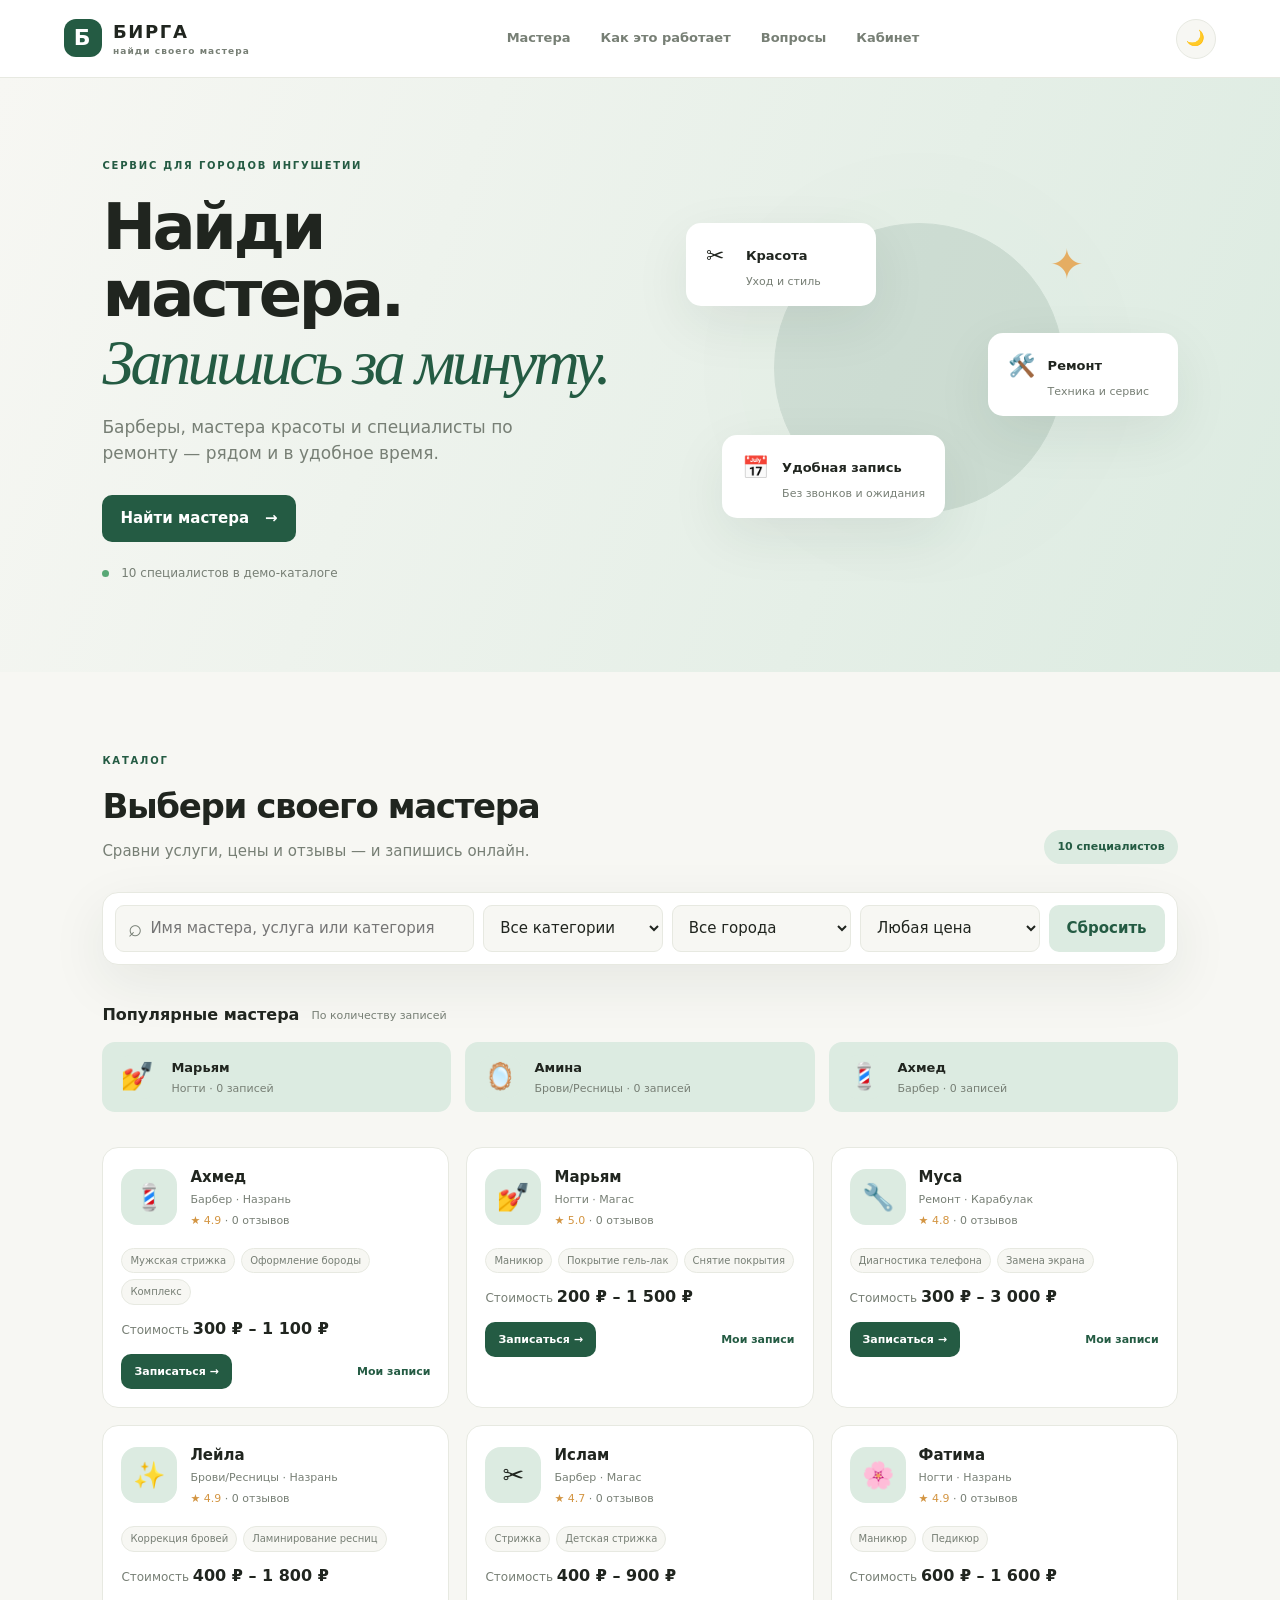
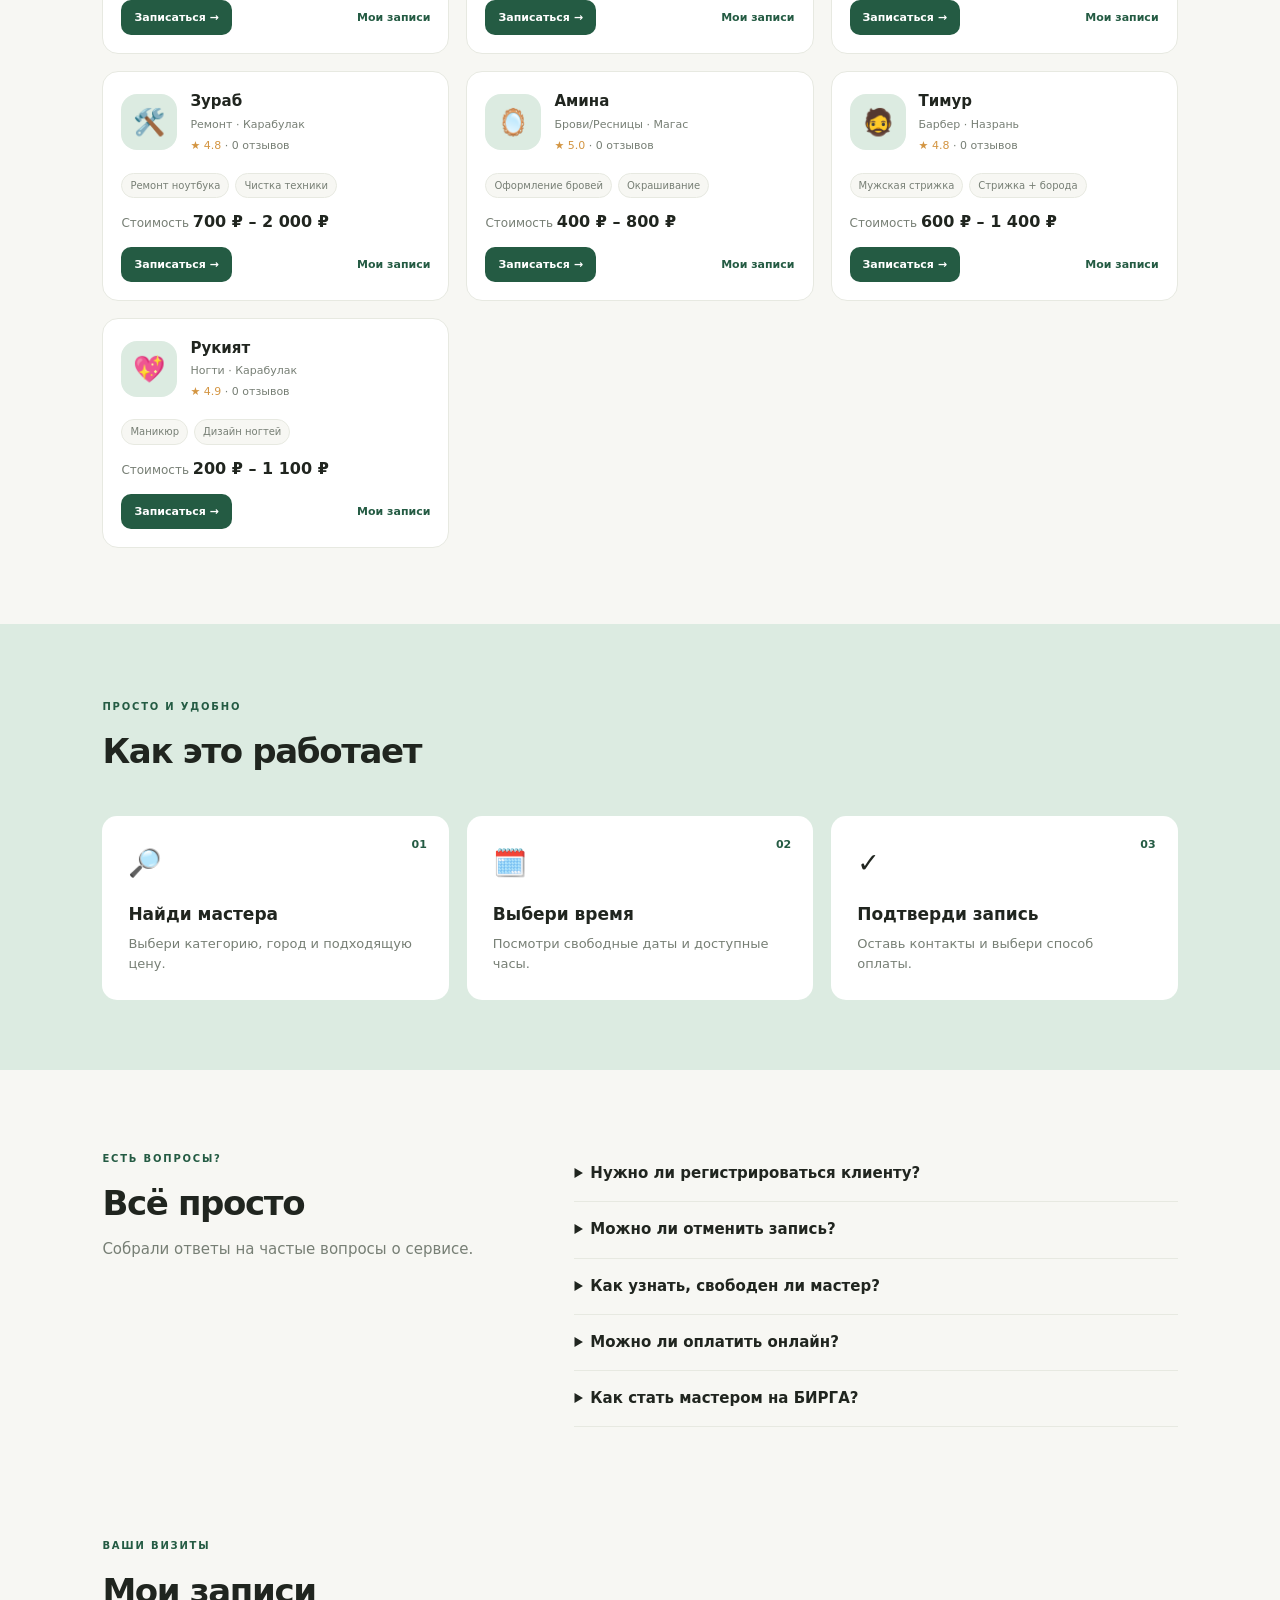
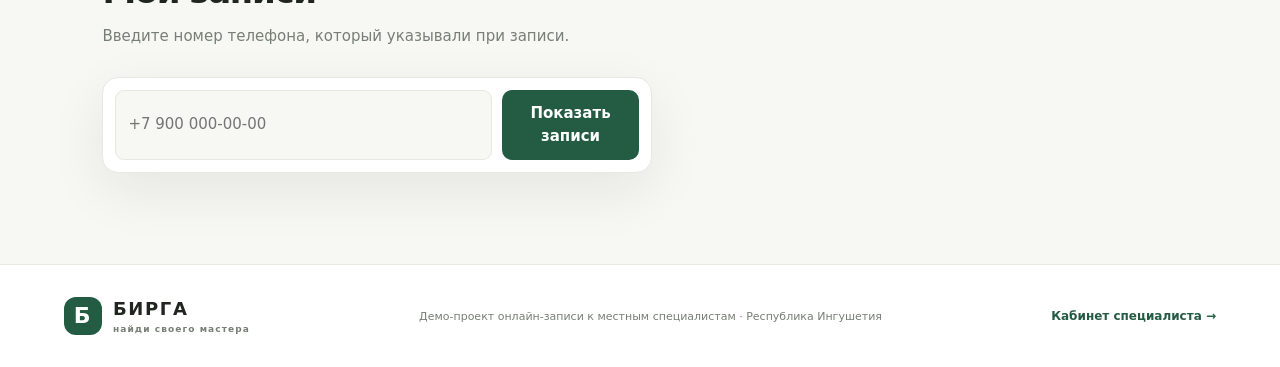
==== commit 48a51fba: "Add files via upload" ====
--- a/index.html
+++ b/index.html
@@ -1,336 +1,60 @@
-<!DOCTYPE html>
+<!doctype html>
 <html lang="ru">
 <head>
-<meta charset="UTF-8">
-<meta name="viewport" content="width=device-width, initial-scale=1.0">
-<title>БИРГА — запись к мастерам</title>
-<style>
-:root{--bg:#f4f6fb;--card:#fff;--text:#1c2333;--mut:#69738a;--acc:#4f6ef7;--acc2:#3d55d8;--line:#e3e7f2;--ok:#1a9b57;--bad:#d84f4f}
-body.dark{--bg:#12151f;--card:#1c2130;--text:#eef1f8;--mut:#9aa3ba;--line:#2a3044}
-*{box-sizing:border-box;margin:0;padding:0}
-body{font-family:system-ui,-apple-system,'Segoe UI',Roboto,sans-serif;background:var(--bg);color:var(--text);line-height:1.5}
-.wrap{max-width:1000px;margin:0 auto;padding:0 16px}
-header{background:var(--card);border-bottom:1px solid var(--line);padding:12px 0;position:sticky;top:0;z-index:50}
-.hrow{display:flex;align-items:center;gap:10px;justify-content:space-between;flex-wrap:wrap}
-.logo{font-weight:800;font-size:22px;letter-spacing:1px;color:var(--acc)}
-.hbtns{display:flex;gap:8px;flex-wrap:wrap}
-button{font:inherit;cursor:pointer;border:none;border-radius:10px;padding:10px 14px;background:var(--acc);color:#fff;font-weight:600}
-button.sec{background:transparent;color:var(--text);border:1px solid var(--line)}
-button.big{width:100%;padding:12px}
-button:active{transform:scale(.98)}
-input,select,textarea{font:inherit;font-size:16px;width:100%;padding:10px 12px;border:1px solid var(--line);border-radius:10px;background:var(--card);color:var(--text)}
-label{display:block;font-size:13px;color:var(--mut);margin:10px 0 4px}
-.hero{padding:26px 0 6px}
-.hero h1{font-size:26px}
-.hero p{color:var(--mut);margin-top:4px}
-.filters{display:grid;gap:8px;grid-template-columns:1fr 1fr 1fr 1fr;margin:14px 0}
-@media(max-width:700px){.filters{grid-template-columns:1fr 1fr}}
-.grid{display:grid;gap:14px;grid-template-columns:repeat(auto-fill,minmax(240px,1fr));padding-bottom:20px}
-.card{background:var(--card);border:1px solid var(--line);border-radius:14px;padding:14px}
-.avaw{display:flex;gap:10px;align-items:center}
-.ava{width:46px;height:46px;border-radius:50%;background:var(--acc);color:#fff;display:flex;align-items:center;justify-content:center;font-weight:700;flex:none}
-.nm{font-weight:700}
-.cat{font-size:13px;color:var(--mut)}
-.svc{margin:8px 0;font-size:14px;color:var(--mut)}
-.svc div{padding:1px 0}
-.price{font-size:13px;font-weight:600;margin-top:4px}
-.stars{color:#f0a12a;font-size:13px;margin:4px 0}
-.empty{padding:30px;text-align:center;color:var(--mut);border:1px dashed var(--line);border-radius:14px;margin-bottom:20px}
-section{margin:26px 0}
-h2{font-size:20px;margin-bottom:12px}
-.steps{display:grid;gap:12px;grid-template-columns:repeat(3,1fr)}
-@media(max-width:700px){.steps{grid-template-columns:1fr}}
-.step{background:var(--card);border:1px solid var(--line);border-radius:14px;padding:14px}
-.step b{display:block;margin-bottom:4px}
-.step span{color:var(--mut);font-size:14px}
-.bk{background:var(--card);border:1px solid var(--line);border-radius:14px;padding:14px;margin-bottom:10px}
-.bktop{display:flex;justify-content:space-between;gap:8px;flex-wrap:wrap;align-items:center}
-.tag{font-size:12px;padding:3px 10px;border-radius:20px;font-weight:600}
-.t-new{background:#fff3d6;color:#8a6100}.t-conf{background:#dff5e8;color:#1a6b40}.t-done{background:#e2e8ff;color:#3346c9}.t-can{background:#fde2e2;color:#a11a1a}.t-paid{background:#e6f0ff;color:#1c4fa1}
-body.dark .t-new{background:#4a3a10;color:#ffd66b}body.dark .t-conf{background:#143a24;color:#6fe0a0}body.dark .t-done{background:#1e2650;color:#9fb0ff}body.dark .t-can{background:#4a1616;color:#ff9c9c}body.dark .t-paid{background:#16304f;color:#8ec2ff}
-.mut{color:var(--mut);font-size:14px}
-.stars-pick{font-size:30px;cursor:pointer;letter-spacing:4px;user-select:none}
-.faq details{background:var(--card);border:1px solid var(--line);border-radius:12px;padding:12px 14px;margin-bottom:8px}
-.faq summary{font-weight:600;cursor:pointer}
-.faq p{color:var(--mut);margin-top:8px;font-size:14px}
-.overlay{position:fixed;inset:0;background:rgba(10,14,25,.55);display:none;align-items:center;justify-content:center;padding:16px;z-index:100}
-.overlay.show{display:flex}
-.modal{background:var(--card);border-radius:16px;padding:20px;width:100%;max-width:420px;max-height:90vh;overflow:auto}
-.modal h3{margin-bottom:4px}
-.slots{display:grid;grid-template-columns:repeat(4,1fr);gap:6px;margin-top:6px}
-.slot{padding:8px 4px;border:1px solid var(--line);border-radius:8px;background:var(--card);color:var(--text);font-weight:600;font-size:14px;padding:10px 2px}
-.slot.busy{opacity:.35;cursor:not-allowed;text-decoration:line-through}
-.slot.sel{background:var(--acc);color:#fff;border-color:var(--acc)}
-.err{color:var(--bad);font-size:14px;margin-top:8px;display:none}
-.ok-sc{text-align:center;padding:16px 0}
-.ok-sc .big-ic{font-size:44px}
-footer{padding:26px 0 40px;color:var(--mut);font-size:13px;text-align:center}
-</style>
+  <meta charset="utf-8">
+  <meta name="viewport" content="width=device-width, initial-scale=1">
+  <meta name="description" content="БИРГА — онлайн-запись к местным мастерам Ингушетии.">
+  <title>БИРГА — запись к мастерам</title>
+  <link rel="stylesheet" href="style.css">
 </head>
-<body>
-<header><div class="wrap hrow">
-<div class="logo">БИРГА</div>
-<div class="hbtns">
-<button class="sec" onclick="document.getElementById('my').scrollIntoView({behavior:'smooth'})">Мои записи</button>
-<button class="sec" id="themeBtn" onclick="toggleTheme()">🌙</button>
-</div>
-</div></header>
+<body data-page="client">
+  <header class="topbar">
+    <a class="brand" href="index.html"><span class="brand-mark">Б</span><span>БИРГА<small>найди своего мастера</small></span></a>
+    <nav><a href="#catalog">Мастера</a><a href="#how">Как это работает</a><a href="#faq">Вопросы</a><a href="specialist.html">Кабинет</a></nav>
+    <button class="icon-btn" id="themeToggle" aria-label="Переключить тему">🌙</button>
+  </header>
+  <main>
+    <section class="hero">
+      <div class="hero-copy">
+        <span class="eyebrow">СЕРВИС ДЛЯ ГОРОДОВ ИНГУШЕТИИ</span>
+        <h1>Найди мастера.<br><em>Запишись за минуту.</em></h1>
+        <p>Барберы, мастера красоты и специалисты по ремонту — рядом и в удобное время.</p>
+        <a class="btn primary" href="#catalog">Найти мастера <span>→</span></a>
+        <div class="hero-note"><span class="live-dot"></span> 10 специалистов в демо-каталоге</div>
+      </div>
+      <div class="hero-art"><div class="art-circle"></div><div class="art-card card-one">✂️ <b>Красота</b><small>Уход и стиль</small></div><div class="art-card card-two">🛠️ <b>Ремонт</b><small>Техника и сервис</small></div><div class="art-card card-three">📅 <b>Удобная запись</b><small>Без звонков и ожидания</small></div><div class="art-spark">✦</div></div>
+    </section>
 
-<div class="wrap">
-<div class="hero">
-<h1>Запишись к проверенному мастеру</h1>
-<p>Барберы, ногти, брови и ресницы, ремонт — Назрань, Магас, Карабулак</p>
-</div>
+    <section class="section" id="catalog">
+      <div class="section-heading"><div><span class="eyebrow">КАТАЛОГ</span><h2>Выбери своего мастера</h2><p>Сравни услуги, цены и отзывы — и запишись онлайн.</p></div><span class="count-pill" id="masterCount">10 специалистов</span></div>
+      <div class="filters panel">
+        <label class="search-wrap"><span>⌕</span><input id="searchInput" type="search" placeholder="Имя мастера, услуга или категория"></label>
+        <select id="categoryFilter" aria-label="Категория"><option value="">Все категории</option><option>Барбер</option><option>Ногти</option><option>Брови/Ресницы</option><option>Ремонт</option></select>
+        <select id="cityFilter" aria-label="Город"><option value="">Все города</option><option>Назрань</option><option>Магас</option><option>Карабулак</option></select>
+        <select id="priceFilter" aria-label="Цена"><option value="">Любая цена</option><option value="500">До 500 ₽</option><option value="1000">До 1 000 ₽</option><option value="2000">До 2 000 ₽</option></select>
+        <button class="btn subtle" id="resetFilters">Сбросить</button>
+      </div>
+      <div class="popular-row"><h3>Популярные мастера</h3><span>По количеству записей</span></div>
+      <div class="popular-grid" id="popularList"></div>
+      <div class="master-grid" id="masterList"></div>
+      <div class="empty-state hidden" id="emptyState"><div>⌕</div><b>Ничего не найдено</b><p>Попробуй изменить запрос или фильтры.</p></div>
+    </section>
 
-<input id="q" placeholder="Поиск: имя мастера, услуга..." oninput="renderCards()">
-<div class="filters">
-<select id="fCat" onchange="renderCards()"><option value="">Все категории</option><option>Барбер</option><option>Ногти</option><option>Брови/Ресницы</option><option>Ремонт</option></select>
-<select id="fCity" onchange="renderCards()"><option value="">Все города</option><option>Назрань</option><option>Магас</option><option>Карабулак</option></select>
-<select id="fPrice" onchange="renderCards()"><option value="">Любая цена</option><option value="500">до 500 ₽</option><option value="1000">до 1000 ₽</option><option value="2000">до 2000 ₽</option></select>
-<select onchange="if(this.value){scrollToId(this.value);this.value=''}"><option value="">Разделы сайта</option><option value="popular">Популярные мастера</option><option value="how">Как мы работаем</option><option value="my">Мои записи</option><option value="join">Стать мастером</option><option value="faq">Вопросы и ответы</option></select>
-</div>
+    <section class="how-section" id="how"><div class="section-heading"><div><span class="eyebrow">ПРОСТО И УДОБНО</span><h2>Как это работает</h2></div></div><div class="steps"><article class="step"><span>01</span><div class="step-icon">🔎</div><h3>Найди мастера</h3><p>Выбери категорию, город и подходящую цену.</p></article><article class="step"><span>02</span><div class="step-icon">🗓️</div><h3>Выбери время</h3><p>Посмотри свободные даты и доступные часы.</p></article><article class="step"><span>03</span><div class="step-icon">✓</div><h3>Подтверди запись</h3><p>Оставь контакты и выбери способ оплаты.</p></article></div></section>
 
-<div class="grid" id="cards"></div>
-<div class="empty" id="empty" style="display:none">Ничего не нашлось — попробуй изменить фильтры</div>
+    <section class="section split-section" id="faq"><div><span class="eyebrow">ЕСТЬ ВОПРОСЫ?</span><h2>Всё просто</h2><p>Собрали ответы на частые вопросы о сервисе.</p></div><div class="faq-list">
+      <details><summary>Нужно ли регистрироваться клиенту?</summary><p>Для демо-записи достаточно указать имя, фамилию и номер телефона.</p></details>
+      <details><summary>Можно ли отменить запись?</summary><p>Да. Найди запись в разделе «Мои записи» и нажми «Отменить».</p></details>
+      <details><summary>Как узнать, свободен ли мастер?</summary><p>В форме записи показываются только рабочие дни и свободные временные слоты.</p></details>
+      <details><summary>Можно ли оплатить онлайн?</summary><p>В прототипе доступна только демонстрация онлайн-оплаты. Реальные деньги не списываются.</p></details>
+      <details><summary>Как стать мастером на БИРГА?</summary><p>Открой кабинет специалиста и отправь заявку на регистрацию.</p></details>
+    </div></section>
 
-<section id="popular"><h2>🔥 Популярные мастера</h2><div class="grid" id="popGrid"></div></section>
+    <section class="section bookings-section" id="myBookings"><div class="section-heading"><div><span class="eyebrow">ВАШИ ВИЗИТЫ</span><h2>Мои записи</h2><p>Введите номер телефона, который указывали при записи.</p></div></div><div class="booking-lookup panel"><input id="bookingPhone" placeholder="+7 900 000-00-00" inputmode="tel"><button class="btn primary" id="findBookings">Показать записи</button></div><div id="clientBookings" class="booking-list"></div></section>
+  </main>
+  <footer><a class="brand" href="#"><span class="brand-mark">Б</span><span>БИРГА<small>найди своего мастера</small></span></a><p>Демо-проект онлайн-записи к местным специалистам · Республика Ингушетия</p><a href="specialist.html">Кабинет специалиста →</a></footer>
 
-<section id="how"><h2>Как мы работаем</h2><div class="steps">
-<div class="step"><b>1. Нашёл мастера</b><span>Каталог с ценами, рейтингом и отзывами — без обзвона и переписок</span></div>
-<div class="step"><b>2. Выбрал слот</b><span>Свободное время видно сразу, запись занимает меньше минуты</span></div>
-<div class="step"><b>3. Получил услугу</b><span>Оплата онлайн или на месте, отзыв — только после визита</span></div>
-</div></section>
-
-<section id="my"><h2>Мои записи</h2><div id="myList"></div></section>
-
-<section id="join"><h2>Стать мастером</h2>
-<div class="card" style="max-width:520px">
-<p class="mut">Заполни заявку — администратор проверит и откроет твой кабинет.</p>
-<label>Имя и фамилия</label><input id="jName" placeholder="Например: Хава Алмазова">
-<label>Категория</label><select id="jCat"><option>Барбер</option><option>Ногти</option><option>Брови/Ресницы</option><option>Ремонт</option></select>
-<label>Город</label><select id="jCity"><option>Назрань</option><option>Магас</option><option>Карабулак</option></select>
-<label>Телефон</label><input id="jPhone" placeholder="+7 ___ ___-__-__">
-<label>Услуги (через запятую)</label><input id="jSvc" placeholder="Мужская стрижка, борода">
-<button class="big" style="margin-top:12px" onclick="sendJoin()">Отправить заявку</button>
-<div class="err" id="jErr"></div>
-</div></section>
-
-<section id="faq" class="faq"><h2>Вопросы и ответы</h2>
-<details><summary>Сколько стоит запись?</summary><p>Сервис не берёт с клиента плату за запись. Ты платишь только за услугу мастеру — онлайн (демо) или на месте.</p></details>
-<details><summary>Как отменить запись?</summary><p>Открой «Мои записи» и нажми «Отменить» рядом с нужной записью.</p></details>
-<details><summary>Почему у мастера рейтинг 5.0?</summary><p>Рейтинг складывается из оценок реальных визитов: отзыв можно оставить только после того, как мастер завершил запись.</p></details>
-<details><summary>Как стать мастером?</summary><p>Заполни заявку в разделе «Стать мастером». Администратор проверит её, и твой профиль появится в каталоге.</p></details>
-<details><summary>Мой город не в списке — что делать?</summary><p>Пока мы работаем в Назрани, Магасе и Карабулаке. Напиши свой город в заявке — расширим каталог.</p></details>
-</section>
-
-<footer>БИРГА — демо-версия. Данные хранятся локально в браузере.</footer>
-</div>
-
-<div class="overlay" id="modal"><div class="modal" id="modalBody"></div></div>
-
-<script>
-var DB_KEY='birgaDB_v2';
-var SLOTS=['10:00','11:00','12:00','13:00','14:00','15:00','16:00','17:00','18:00','19:00'];
-var DEFAULTS={specialists:[
-{id:'s1',name:'Ахмед Евлоев',cat:'Барбер',city:'Назрань',phone:'+7 905 111-11-11',rating:4.9,votes:57,pass:'1111',days:[1,2,3,4,5,6],services:[{n:'Мужская стрижка',p1:500,p2:800},{n:'Стрижка + борода',p1:800,p2:1200},{n:'Детская стрижка',p1:350,p2:500}]},
-{id:'s2',name:'Марьям Цечоева',cat:'Ногти',city:'Назрань',phone:'+7 905 222-22-22',rating:5.0,votes:83,pass:'2222',days:[1,2,3,4,5,6],services:[{n:'Маникюр',p1:400,p2:700},{n:'Маникюр + гель-лак',p1:700,p2:1100},{n:'Наращивание',p1:1500,p2:2200}]},
-{id:'s3',name:'Муса Дзарахов',cat:'Барбер',city:'Магас',phone:'+7 905 333-33-33',rating:4.8,votes:41,pass:'3333',days:[1,2,3,4,5],services:[{n:'Мужская стрижка',p1:600,p2:900},{n:'Камуфляж седины',p1:400,p2:600}]},
-{id:'s4',name:'Лейла Оздоева',cat:'Брови/Ресницы',city:'Магас',phone:'+7 905 444-44-44',rating:4.9,votes:64,pass:'4444',days:[2,3,4,5,6],services:[{n:'Ламинирование ресниц',p1:1200,p2:1800},{n:'Коррекция бровей',p1:500,p2:800},{n:'Окрашивание бровей',p1:400,p2:700}]},
-{id:'s5',name:'Ислам Картоев',cat:'Ремонт',city:'Карабулак',phone:'+7 905 555-55-55',rating:4.7,votes:29,pass:'5555',days:[1,2,3,4,5,6],services:[{n:'Мелкий бытовой ремонт',p1:500,p2:1000},{n:'Сборка мебели',p1:800,p2:1500},{n:'Установка розеток',p1:400,p2:900}]},
-{id:'s6',name:'Фатима Бекова',cat:'Ногти',city:'Магас',phone:'+7 905 666-66-66',rating:4.9,votes:52,pass:'6666',days:[1,2,3,4,5,6],services:[{n:'Маникюр',p1:450,p2:750},{n:'Педикюр',p1:800,p2:1300}]},
-{id:'s7',name:'Зураб Полонкоев',cat:'Барбер',city:'Карабулак',phone:'+7 905 777-77-77',rating:4.6,votes:18,pass:'7777',days:[1,3,4,5,6],services:[{n:'Мужская стрижка',p1:400,p2:700},{n:'Оформление бороды',p1:300,p2:500}]},
-{id:'s8',name:'Амина Гандиева',cat:'Брови/Ресницы',city:'Назрань',phone:'+7 905 888-88-88',rating:5.0,votes:37,pass:'8888',days:[1,2,4,5,6],services:[{n:'Наращивание ресниц',p1:1500,p2:2500},{n:'Ламинирование ресниц',p1:1100,p2:1700}]},
-{id:'s9',name:'Тимур Цуров',cat:'Ремонт',city:'Назрань',phone:'+7 905 999-99-99',rating:4.8,votes:22,pass:'9999',days:[1,2,3,4,5,6],services:[{n:'Сантехника',p1:700,p2:2000},{n:'Электрика',p1:600,p2:1800}]},
-{id:'s10',name:'Рукият Барахоева',cat:'Ногти',city:'Карабулак',phone:'+7 905 101-01-01',rating:4.9,votes:31,pass:'1010',days:[2,3,4,5,6],services:[{n:'Маникюр',p1:350,p2:650},{n:'Дизайн ногтей',p1:200,p2:500}]}
-],bookings:[],pending:[],reviews:[],seen:[]};
-
-function loadDB(){
-  try{
-    var d=JSON.parse(localStorage.getItem(DB_KEY));
-    if(!d||!d.specialists||!d.specialists.length) throw 0;
-    if(!d.bookings)d.bookings=[]; if(!d.pending)d.pending=[]; if(!d.reviews)d.reviews=[]; if(!d.seen)d.seen=[];
-    return d;
-  }catch(e){
-    var d=JSON.parse(JSON.stringify(DEFAULTS));
-    localStorage.setItem(DB_KEY,JSON.stringify(d));
-    return d;
-  }
-}
-function saveDB(db){localStorage.setItem(DB_KEY,JSON.stringify(db));}
-function esc(s){return String(s).replace(/&/g,'&amp;').replace(/</g,'&lt;').replace(/>/g,'&gt;');}
-function stars(r){var f=Math.round(r);var s='';for(var i=1;i<=5;i++)s+=(i<=f?'★':'☆');return s+' '+r.toFixed(1);}
-function initial(name){var p=name.split(' ');return (p[0][0]||'')+(p[1]?p[1][0]:'');}
-function toggleTheme(){document.body.classList.toggle('dark');localStorage.setItem('birgaTheme',document.body.classList.contains('dark')?'d':'l');}
-if(localStorage.getItem('birgaTheme')==='d')document.body.classList.add('dark');
-function scrollToId(id){var el=document.getElementById(id);if(el)el.scrollIntoView({behavior:'smooth'});}
-
-function specById(db,id){for(var i=0;i<db.specialists.length;i++)if(db.specialists[i].id===id)return db.specialists[i];return null;}
-function specRating(sp,db){
-  var rs=db.reviews.filter(function(r){return r.specId===sp.id;});
-  if(!rs.length)return{r:sp.rating,v:sp.votes};
-  var sum=0;rs.forEach(function(x){sum+=x.stars;});
-  return{r:(sum+sp.rating*sp.votes)/(rs.length+sp.votes),v:sp.votes+rs.length};
-}
-function minPrice(sp){var m=Infinity;sp.services.forEach(function(s){if(s.p1<m)m=s.p1;});return m;}
-
-function renderCards(){
-  var db=loadDB();
-  var q=(document.getElementById('q').value||'').toLowerCase().trim();
-  var fc=document.getElementById('fCat').value, fy=document.getElementById('fCity').value, fp=parseInt(document.getElementById('fPrice').value||'0');
-  var box=document.getElementById('cards'); var html='';
-  db.specialists.forEach(function(sp){
-    if(fc&&sp.cat!==fc)return;
-    if(fy&&sp.city!==fy)return;
-    if(fp&&minPrice(sp)>fp)return;
-    if(q){
-      var hay=(sp.name+' '+sp.cat+' '+sp.city+' '+sp.services.map(function(s){return s.n;}).join(' ')).toLowerCase();
-      if(hay.indexOf(q)<0)return;
-    }
-    var rt=specRating(sp,db);
-    html+='<div class="card"><div class="avaw"><div class="ava">'+esc(initial(sp.name))+'</div><div><div class="nm">'+esc(sp.name)+'</div><div class="cat">'+esc(sp.cat)+' • '+esc(sp.city)+'</div></div></div>'
-      +'<div class="svc">'+sp.services.slice(0,3).map(function(s){return '<div>• '+esc(s.n)+' — от '+s.p1+' ₽</div>';}).join('')+'</div>'
-      +'<div class="price">Цены: от '+minPrice(sp)+' до '+Math.max.apply(null,sp.services.map(function(s){return s.p2;}))+' ₽</div>'
-      +'<div class="stars">'+stars(rt.r)+' <span class="mut">('+rt.v+')</span></div>'
-      +'<button class="big" onclick="openBooking(\''+sp.id+'\')">Записаться</button></div>';
-  });
-  box.innerHTML=html;
-  document.getElementById('empty').style.display=html?'none':'block';
-  renderPopular(db);
-}
-function renderPopular(db){
-  var counts={};
-  db.bookings.forEach(function(b){if(b.status!=='canceled')counts[b.specId]=(counts[b.specId]||0)+1;});
-  var arr=db.specialists.slice().sort(function(a,b){return (counts[b.id]||0)-(counts[a.id]||0);}).slice(0,3);
-  document.getElementById('popGrid').innerHTML=arr.map(function(sp){
-    var rt=specRating(sp,db);
-    return '<div class="card"><div class="avaw"><div class="ava">'+esc(initial(sp.name))+'</div><div><div class="nm">'+esc(sp.name)+'</div><div class="cat">'+esc(sp.cat)+' • '+esc(sp.city)+'</div></div></div><div class="mut">Записей: '+(counts[sp.id]||0)+'</div><div class="stars">'+stars(rt.r)+'</div><button class="big sec" onclick="openBooking(\''+sp.id+'\')">Записаться</button></div>';
-  }).join('');
-}
-
-var curSpec=null,curDate='',curTime='',curSvc=null;
-function openBooking(id){
-  var db=loadDB();var sp=specById(db,id);if(!sp)return;
-  curSpec=sp;curDate='';curTime='';curSvc=null;
-  document.getElementById('modalBody').innerHTML=
-    '<h3>Запись: '+esc(sp.name)+'</h3><div class="cat">'+esc(sp.cat)+' • '+esc(sp.city)+'</div>'
-    +'<label>Услуга</label><select id="bSvc">'+sp.services.map(function(s,i){return '<option value="'+i+'">'+esc(s.n)+' — от '+s.p1+' до '+s.p2+' ₽</option>';}).join('')+'</select>'
-    +'<label>Дата</label><input type="date" id="bDate" onchange="buildSlots()">'
-    +'<label>Время</label><div class="slots" id="bSlots"><div class="mut">Сначала выбери дату</div></div>'
-    +'<label>Имя и фамилия</label><input id="bName" placeholder="Иван Петров">'
-    +'<label>Телефон</label><input id="bPhone" placeholder="+7 ___ ___-__-__">'
-    +'<label>Оплата</label><select id="bPay"><option value="online">Оплатить онлайн (демо)</option><option value="onsite">Оплатить на месте</option></select>'
-    +'<button class="big" style="margin-top:14px" onclick="submitBooking()">Записаться</button>'
-    +'<div class="err" id="bErr"></div>'
-    +'<button class="big sec" style="margin-top:8px" onclick="closeModal()">Отмена</button>';
-  document.getElementById('modal').classList.add('show');
-  document.getElementById('bDate').min=new Date().toISOString().slice(0,10);
-}
-function buildSlots(){
-  curDate=document.getElementById('bDate').value;
-  curTime='';curSvc=null;
-  var db=loadDB();
-  var wd=new Date(curDate+'T12:00:00').getDay();
-  var dayOff=curSpec.days.indexOf(wd)<0;
-  var html='';
-  if(dayOff){html='<div class="mut" style="grid-column:1/-1">Этот день у мастера выходной — выбери другой</div>';}
-  else{
-    SLOTS.forEach(function(t){
-      var busy=db.bookings.some(function(b){return b.specId===curSpec.id&&b.date===curDate&&b.time===t&&b.status!=='canceled';});
-      html+='<button type="button" class="slot'+(busy?' busy':'')+'" '+(busy?'disabled':'')+' onclick="pickSlot(this,\''+t+'\')">'+t+'</button>';
-    });
-  }
-  document.getElementById('bSlots').innerHTML=html;
-}
-function pickSlot(el,t){
-  curTime=t;curSvc=curSpec.services[parseInt(document.getElementById('bSvc').value)];
-  var all=document.querySelectorAll('#bSlots .slot');
-  for(var i=0;i<all.length;i++)all[i].classList.remove('sel');
-  el.classList.add('sel');
-}
-function submitBooking(){
-  var err=document.getElementById('bErr');
-  function bad(m){err.textContent=m;err.style.display='block';}
-  if(!curDate)return bad('Выбери дату');
-  if(!curTime)return bad('Выбери время');
-  var nm=document.getElementById('bName').value.trim();
-  var ph=document.getElementById('bPhone').value.trim();
-  if(nm.split(/\s+/).length<2)return bad('Введи имя и фамилию');
-  if(ph.replace(/\D/g,'').length<10)return bad('Введи телефон (минимум 10 цифр)');
-  if(!curSvc)curSvc=curSpec.services[0];
-  var pay=document.getElementById('bPay').value;
-  var db=loadDB();
-  db.bookings.push({id:'b'+Date.now(),specId:curSpec.id,service:curSvc.n,date:curDate,time:curTime,name:nm,phone:ph,pay:pay,status:'new',paid:pay==='online',created:Date.now()});
-  saveDB(db);
-  closeModal();
-  if(pay==='online'){
-    document.getElementById('modalBody').innerHTML='<div class="ok-sc"><div class="big-ic">✅</div><h3>Оплата прошла (демо)</h3><p class="mut">Запись создана: '+esc(curSvc.n)+', '+curDate+' в '+curTime+'. Мастер увидит её в своём кабинете.</p><button class="big" style="margin-top:14px" onclick="closeModal()">Готово</button></div>';
-    document.getElementById('modal').classList.add('show');
-  }else{
-    document.getElementById('modalBody').innerHTML='<div class="ok-sc"><div class="big-ic">✅</div><h3>Запись создана</h3><p class="mut">'+esc(curSvc.n)+', '+curDate+' в '+curTime+'. Оплата на месте у мастера.</p><button class="big" style="margin-top:14px" onclick="closeModal()">Готово</button></div>';
-    document.getElementById('modal').classList.add('show');
-  }
-  renderCards();renderMy();
-}
-function closeModal(){document.getElementById('modal').classList.remove('show');}
-
-function renderMy(){
-  var db=loadDB();
-  var box=document.getElementById('myList');
-  if(!db.bookings.length){box.innerHTML='<div class="empty">Пока нет записей. Выбери мастера в каталоге выше — это займёт меньше минуты.</div>';return;}
-  var sorted=db.bookings.slice().sort(function(a,b){return b.created-a.created;});
-  box.innerHTML=sorted.map(function(b){
-    var sp=specById(db,b.specId);
-    var st={new:'новая',confirmed:'подтверждена',done:'завершена',canceled:'отменена'}[b.status];
-    var cls={new:'t-new',confirmed:'t-conf',done:'t-done',canceled:'t-can'}[b.status];
-    var paidTag=b.paid?' <span class="tag t-paid">оплачено онлайн (демо)</span>':'';
-    var btn='';
-    if(b.status==='new'||b.status==='confirmed')btn='<button class="sec" onclick="cancelBooking(\''+b.id+'\')">Отменить</button>';
-    if(b.status==='done'&&!db.reviews.some(function(r){return r.bookingId===b.id;}))btn+='<button class="sec" onclick="openReview(\''+b.id+'\')">Оставить отзыв</button>';
-    return '<div class="bk"><div class="bktop"><b>'+esc(sp?sp.name:'—')+'</b><span><span class="tag '+cls+'">'+st+'</span>'+paidTag+'</span></div>'
-      +'<div class="mut">'+esc(b.service)+' • '+b.date+' в '+b.time+' • '+esc(b.name)+'</div>'
-      +'<div class="bktop" style="margin-top:8px"><span class="mut">'+(b.pay==='online'?'оплата: онлайн (демо)':'оплата: на месте')+'</span><span>'+btn+'</span></div></div>';
-  }).join('');
-}
-function cancelBooking(id){
-  var db=loadDB();
-  db.bookings.forEach(function(b){if(b.id===id)b.status='canceled';});
-  saveDB(db);renderMy();renderCards();
-}
-var revStars=5;
-function openReview(id){
-  revStars=5;
-  document.getElementById('modalBody').innerHTML='<h3>Отзыв о визите</h3><div class="stars-pick" id="rStars"></div><label>Комментарий</label><textarea id="rText" rows="3" placeholder="Как всё прошло?"></textarea><button class="big" style="margin-top:10px" onclick="saveReview(\''+id+'\')">Отправить</button><button class="big sec" style="margin-top:8px" onclick="closeModal()">Позже</button>';
-  drawStars();
-  document.getElementById('modal').classList.add('show');
-}
-function drawStars(){
-  var h='';for(var i=1;i<=5;i++)h+='<span style="color:'+(i<=revStars?'#f0a12a':'#c9cede')+'" onclick="revStars='+i+';drawStars()">★</span>';
-  document.getElementById('rStars').innerHTML=h;
-}
-function saveReview(id){
-  var db=loadDB();var b=null;
-  db.bookings.forEach(function(x){if(x.id===id)b=x;});
-  if(!b)return;
-  db.reviews.push({bookingId:id,specId:b.specId,name:b.name,text:document.getElementById('rText').value.trim()||'Без комментария',stars:revStars});
-  saveDB(db);closeModal();renderMy();renderCards();
-}
-function sendJoin(){
-  var err=document.getElementById('jErr');
-  function bad(m){err.textContent=m;err.style.display='block';}
-  err.style.display='none';
-  var n=document.getElementById('jName').value.trim();
-  if(n.split(/\s+/).length<2)return bad('Введи имя и фамилию');
-  if(document.getElementById('jPhone').value.replace(/\D/g,'').length<10)return bad('Введи телефон');
-  if(!document.getElementById('jSvc').value.trim())return bad('Напиши хотя бы одну услугу');
-  var db=loadDB();
-  db.pending.push({id:'p'+Date.now(),name:n,cat:document.getElementById('jCat').value,city:document.getElementById('jCity').value,phone:document.getElementById('jPhone').value.trim(),services:document.getElementById('jSvc').value.trim()});
-  saveDB(db);
-  document.getElementById('jName').value='';document.getElementById('jPhone').value='';document.getElementById('jSvc').value='';
-  err.style.display='none';
-  document.getElementById('modalBody').innerHTML='<div class="ok-sc"><div class="big-ic">📨</div><h3>Заявка отправлена</h3><p class="mut">Администратор рассмотрит её — после одобрения твой профиль появится в каталоге.</p><button class="big" style="margin-top:14px" onclick="closeModal()">Готово</button></div>';
-  document.getElementById('modal').classList.add('show');
-}
-renderCards();renderMy();
-</script>
-</body>
-</html>+  <dialog id="bookingDialog" class="modal"><form id="bookingForm" method="dialog"><button type="button" class="modal-close" id="closeBooking">×</button><span class="eyebrow">НОВАЯ ЗАПИСЬ</span><h2 id="bookingTitle">Запись к мастеру</h2><div class="form-step"><label>1. Услуга<select id="serviceSelect" required></select></label><label>2. Дата<input id="dateSelect" type="date" required></label><label>3. Время<select id="timeSelect" required></select></label></div><div class="form-grid"><label>Имя<input id="clientFirst" required maxlength="40" placeholder="Например, Адам"></label><label>Фамилия<input id="clientLast" required maxlength="40" placeholder="Например, Алиев"></label><label class="full">Телефон<input id="clientPhone" required type="tel" placeholder="+7 900 000-00-00"></label></div><label>Оплата<select id="paymentSelect"><option value="place">На месте</option><option value="online">Оплатить онлайн (демо)</option></select></label><p class="fine-print">Онлайн-оплата демонстрационная: реальные платежи не проводятся.</p><button class="btn primary full-btn" type="submit">Подтвердить запись</button><div id="bookingMessage" class="form-message"></div></form></dialog>
+  <dialog id="reviewDialog" class="modal"><form id="reviewForm" method="dialog"><button type="button" class="modal-close" id="closeReview">×</button><span class="eyebrow">ОТЗЫВ</span><h2>Как прошёл визит?</h2><input type="hidden" id="reviewBookingId"><label>Оценка<select id="reviewRating"><option value="5">★★★★★ — Отлично</option><option value="4">★★★★☆ — Хорошо</option><option value="3">★★★☆☆ — Нормально</option><option value="2">★★☆☆☆ — Плохо</option><option value="1">★☆☆☆☆ — Очень плохо</option></select></label><label>Комментарий<textarea id="reviewText" rows="3" maxlength="400" placeholder="Поделитесь впечатлением"></textarea></label><button class="btn primary full-btn" type="submit">Отправить отзыв</button></form></dialog>
+  <script src="app.js"></script>
+</body></html>
--- a/style.css
+++ b/style.css
@@ -0,0 +1 @@
+:root{--bg:#f7f7f3;--surface:#fff;--ink:#20251f;--muted:#777f75;--line:#e7e9e1;--green:#245b43;--green2:#dcebe1;--accent:#e5ad62;--shadow:0 18px 55px #1e352014}*{box-sizing:border-box}html{scroll-behavior:smooth}body{margin:0;background:var(--bg);color:var(--ink);font:15px/1.55 Inter,ui-sans-serif,system-ui,-apple-system,"Segoe UI",sans-serif}body.dark{--bg:#151b17;--surface:#202922;--ink:#edf2ed;--muted:#a4b0a5;--line:#344239;--green:#9bc8a9;--green2:#263b2d;--shadow:0 18px 55px #0004}a{color:inherit;text-decoration:none}button,input,select,textarea{font:inherit}button{cursor:pointer}.topbar{height:78px;padding:0 max(5vw,24px);display:flex;align-items:center;justify-content:space-between;border-bottom:1px solid var(--line);background:var(--surface)}.brand{display:flex;gap:11px;align-items:center;font-weight:900;letter-spacing:.09em;font-size:18px}.brand small{display:block;font-size:9px;letter-spacing:.12em;color:var(--muted);font-weight:600}.brand-mark{display:grid;place-items:center;width:38px;height:38px;border-radius:12px;background:var(--green);color:white;font-size:22px}.topbar nav{display:flex;gap:30px;color:var(--muted);font-size:13px;font-weight:650}.topbar nav a:hover,footer a:hover{color:var(--green)}.icon-btn{border:1px solid var(--line);background:var(--bg);border-radius:50%;width:40px;height:40px}.hero{padding:75px max(8vw,24px) 90px;display:grid;grid-template-columns:1fr 1fr;gap:40px;align-items:center;overflow:hidden;background:linear-gradient(110deg,var(--bg),var(--green2))}.hero-copy{max-width:570px}.eyebrow{font-size:10px;letter-spacing:.18em;font-weight:800;color:var(--green)}h1,h2,h3,p{margin-top:0}.hero h1{font-size:clamp(42px,5vw,66px);line-height:1.05;letter-spacing:-.055em;margin:18px 0}.hero h1 em{font-family:Georgia,serif;font-weight:500;color:var(--green)}.hero-copy>p{max-width:440px;color:var(--muted);font-size:17px;margin-bottom:28px}.btn{border:0;border-radius:10px;padding:12px 18px;font-weight:750;display:inline-flex;align-items:center;justify-content:center;gap:16px;transition:.2s}.btn:hover{transform:translateY(-2px)}.primary{background:var(--green);color:white}.subtle{background:var(--green2);color:var(--green)}.hero-note{margin-top:22px;font-size:12px;color:var(--muted)}.live-dot{display:inline-block;width:7px;height:7px;background:#58a875;border-radius:50%;margin-right:8px}.hero-art{height:340px;position:relative;display:grid;place-items:center}.art-circle{width:290px;height:290px;border-radius:50%;background:var(--green);opacity:.12;border:1px solid var(--green);box-shadow:0 0 0 35px #245b4308,0 0 0 70px #245b4305}.art-card{position:absolute;background:var(--surface);padding:16px 20px;border-radius:15px;box-shadow:var(--shadow);display:grid;grid-template-columns:40px 1fr;align-items:center;min-width:190px;font-size:22px}.art-card b{font-size:13px}.art-card small{grid-column:2;font-size:11px;color:var(--muted)}.card-one{top:25px;left:5%}.card-two{right:0;top:135px}.card-three{bottom:20px;left:12%}.art-spark{position:absolute;right:18%;top:10%;font-size:42px;color:var(--accent)}.section{padding:76px max(8vw,24px)}.section-heading{display:flex;justify-content:space-between;align-items:end;gap:20px;margin-bottom:28px}.section h2,.how-section h2,.split-section h2{font-size:34px;letter-spacing:-.04em;margin:8px 0}.section-heading p,.split-section>div>p{color:var(--muted);margin:0}.count-pill{background:var(--green2);color:var(--green);padding:8px 13px;border-radius:30px;font-size:11px;font-weight:750}.panel{background:var(--surface);border:1px solid var(--line);border-radius:16px;box-shadow:var(--shadow)}.filters{padding:12px;display:grid;grid-template-columns:2fr 1fr 1fr 1fr auto;gap:9px;margin-bottom:38px}.filters input,.filters select,.booking-lookup input{min-width:0;width:100%;border:1px solid var(--line);background:var(--bg);color:var(--ink);border-radius:9px;padding:11px 12px;outline-color:var(--green)}.search-wrap{display:flex;align-items:center;gap:8px;padding-left:12px;background:var(--bg);border:1px solid var(--line);border-radius:9px}.search-wrap span{font-size:24px;color:var(--muted)}.search-wrap input{border:0;background:transparent;padding-left:0}.popular-row{display:flex;align-items:center;gap:12px;margin-bottom:14px}.popular-row h3{font-size:16px;margin:0}.popular-row span{font-size:11px;color:var(--muted)}.popular-grid{display:grid;grid-template-columns:repeat(3,1fr);gap:14px;margin-bottom:35px}.popular-card{padding:13px;background:var(--green2);border-radius:13px;display:flex;gap:12px;align-items:center}.popular-card .avatar{width:44px;height:44px}.popular-card b{font-size:13px}.popular-card small{display:block;color:var(--muted);font-size:11px}.master-grid{display:grid;grid-template-columns:repeat(3,1fr);gap:17px}.master-card{background:var(--surface);border:1px solid var(--line);border-radius:16px;overflow:hidden;transition:.2s}.master-card:hover{transform:translateY(-4px);box-shadow:var(--shadow)}.master-top{padding:18px 18px 12px;display:flex;align-items:center;gap:13px}.avatar{width:56px;height:56px;border-radius:16px;background:var(--green2);display:grid;place-items:center;font-size:26px;flex:none}.master-top h3{font-size:15px;margin:0 0 2px}.master-top p{font-size:11px;color:var(--muted);margin:0}.rating{font-size:11px;color:#d39542;margin-top:4px}.master-body{padding:0 18px 18px}.tag-row{display:flex;gap:6px;flex-wrap:wrap;margin:7px 0 12px}.tag{background:var(--bg);border:1px solid var(--line);padding:4px 8px;border-radius:30px;font-size:10px;color:var(--muted)}.master-price{font-size:12px;color:var(--muted);margin:12px 0}.master-price b{font-size:16px;color:var(--ink)}.master-actions{display:flex;justify-content:space-between;align-items:center}.master-actions .btn{font-size:11px;padding:9px 13px}.text-link{font-size:11px;color:var(--green);font-weight:750}.empty-state{text-align:center;padding:45px;color:var(--muted)}.empty-state>div{font-size:38px}.empty-state b{color:var(--ink)}.hidden{display:none!important}.how-section{padding:70px max(8vw,24px);background:var(--green2)}.steps{display:grid;grid-template-columns:repeat(3,1fr);gap:18px;margin-top:30px}.step{position:relative;background:var(--surface);padding:26px;border-radius:15px}.step>span{position:absolute;right:22px;top:20px;font-size:11px;color:var(--green);font-weight:800}.step-icon{font-size:27px;margin-bottom:17px}.step h3{font-size:17px;margin-bottom:7px}.step p{font-size:13px;color:var(--muted);margin:0}.split-section{display:grid;grid-template-columns:.8fr 1.2fr;gap:70px}.faq-list details{border-bottom:1px solid var(--line);padding:16px 0}.faq-list summary{font-weight:700;cursor:pointer}.faq-list details p{color:var(--muted);font-size:13px;margin:12px 0 0}.bookings-section{padding-top:30px}.booking-lookup{padding:12px;display:flex;gap:10px;max-width:550px}.booking-list{max-width:750px;margin-top:15px}.booking-item{display:flex;justify-content:space-between;align-items:center;gap:16px;padding:15px;border-bottom:1px solid var(--line);background:var(--surface)}.booking-item:first-child{border-radius:12px 12px 0 0}.booking-item:last-child{border-radius:0 0 12px 12px}.booking-item p{margin:3px 0;color:var(--muted);font-size:12px}.status{display:inline-block;padding:4px 8px;border-radius:20px;background:var(--green2);color:var(--green);font-size:10px;font-weight:750}.status.cancelled{background:#f7e4e2;color:#a44d45}.status.new{background:#fff1d9;color:#9a681c}footer{padding:30px max(5vw,24px);border-top:1px solid var(--line);display:flex;align-items:center;justify-content:space-between;gap:20px;background:var(--surface)}footer p{font-size:11px;color:var(--muted);margin:0}footer>a:last-child{font-size:12px;color:var(--green);font-weight:700}.modal{width:min(540px,calc(100% - 28px));border:1px solid var(--line);border-radius:18px;padding:28px;background:var(--surface);color:var(--ink);box-shadow:0 30px 100px #0004;max-height:90vh;overflow:auto}.modal::backdrop{background:#101a14a8;backdrop-filter:blur(4px)}.modal h2{font-size:25px;margin:8px 0 20px}.modal-close{float:right;border:0;background:var(--bg);color:var(--ink);width:32px;height:32px;border-radius:50%;font-size:20px}.modal label,.login-panel label{display:block;font-size:12px;font-weight:700;margin:12px 0}.modal input,.modal select,.modal textarea,.login-panel input,.login-panel select,.profile-form input{width:100%;display:block;margin-top:6px;padding:11px;border:1px solid var(--line);border-radius:9px;background:var(--bg);color:var(--ink)}.form-step{display:grid;grid-template-columns:1fr 1fr;gap:8px}.form-step label:first-child{grid-column:1/-1}.form-grid{display:grid;grid-template-columns:1fr 1fr;gap:0 12px}.form-grid .full{grid-column:1/-1}.full-btn{width:100%;margin-top:12px}.fine-print{font-size:10px;color:var(--muted)}.form-message{font-size:12px;color:var(--green);margin-top:10px}.form-message.error{color:#bd554b}.dashboard-wrap{max-width:1100px;min-height:70vh;margin:0 auto;padding:55px 24px}.login-panel{max-width:430px;margin:25px auto;padding:30px}.login-panel h1,.dashboard-heading h1{font-size:34px;letter-spacing:-.04em;margin:8px 0}.login-panel>p,.dashboard-heading p{color:var(--muted);font-size:13px}.login-hint{margin-top:20px;padding:12px;border-radius:10px;background:var(--bg);font-size:11px;color:var(--muted);line-height:1.8}.dashboard-heading{display:flex;justify-content:space-between;align-items:center;margin-bottom:25px}.tabs{display:flex;gap:7px;flex-wrap:wrap;border-bottom:1px solid var(--line);padding-bottom:12px;margin-bottom:22px}.tab-btn{border:0;background:transparent;color:var(--muted);padding:10px 13px;border-radius:8px;font-weight:700;font-size:12px}.tab-btn.active{background:var(--green2);color:var(--green)}.stat-grid{display:grid;grid-template-columns:repeat(3,1fr);gap:12px;margin-bottom:20px}.stat{padding:18px;background:var(--surface);border:1px solid var(--line);border-radius:13px}.stat small{color:var(--muted);font-size:11px}.stat b{display:block;font-size:25px;margin-top:5px}.table-wrap{overflow-x:auto;background:var(--surface);border:1px solid var(--line);border-radius:13px}table{width:100%;border-collapse:collapse;min-width:650px}th,td{text-align:left;padding:13px 15px;border-bottom:1px solid var(--line);font-size:12px}th{font-size:10px;color:var(--muted);text-transform:uppercase;letter-spacing:.08em}td .btn{padding:6px 9px;font-size:10px;margin:2px}.dashboard-card{padding:20px;background:var(--surface);border:1px solid var(--line);border-radius:14px;margin-bottom:14px}.dashboard-card h3{font-size:16px}.dashboard-card p{font-size:12px;color:var(--muted)}.profile-line{display:flex;justify-content:space-between;gap:15px;align-items:center}.weekday-grid{display:flex;flex-wrap:wrap;gap:8px;margin-top:8px}.weekday-grid label{display:flex;align-items:center;gap:5px;background:var(--bg);padding:7px;border-radius:8px}.weekday-grid input{width:auto;margin:0}.admin-actions{display:flex;gap:8px;flex-wrap:wrap}.danger{background:#f7e4e2;color:#a44d45}.notice{padding:12px;border-radius:10px;background:var(--green2);color:var(--green);font-size:12px;margin:12px 0}@media(max-width:850px){.hero{grid-template-columns:1fr;padding-top:55px}.hero-art{height:260px}.art-circle{width:220px;height:220px}.filters{grid-template-columns:1fr 1fr}.search-wrap{grid-column:1/-1}.master-grid{grid-template-columns:repeat(2,1fr)}.split-section{gap:30px}.topbar nav{gap:14px}}@media(max-width:600px){.topbar{height:65px;padding:0 16px}.topbar nav{gap:12px;font-size:11px}.topbar nav a:nth-child(2),.topbar nav a:nth-child(3){display:none}.brand{font-size:15px}.brand-mark{width:34px;height:34px}.hero{padding:48px 22px 30px}.hero h1{font-size:43px}.hero-art{height:230px}.art-card{min-width:155px;padding:12px;font-size:18px}.card-one{left:0}.card-two{right:0}.card-three{left:5%}.section,.how-section{padding:50px 20px}.section-heading{align-items:start;flex-direction:column}.filters{grid-template-columns:1fr 1fr}.filters .btn{grid-column:1/-1}.popular-grid{grid-template-columns:1fr}.master-grid{grid-template-columns:1fr}.steps{grid-template-columns:1fr}.split-section{grid-template-columns:1fr;gap:20px}.booking-lookup{flex-direction:column}.booking-item{align-items:start;flex-direction:column}.booking-item .btn{align-self:flex-start}footer{flex-wrap:wrap}footer p{order:3;width:100%}.dashboard-wrap{padding:35px 16px}.stat-grid{grid-template-columns:1fr 1fr}.form-step,.form-grid{grid-template-columns:1fr}.form-step label:first-child,.form-grid .full{grid-column:auto}.dashboard-heading h1{font-size:27px}}
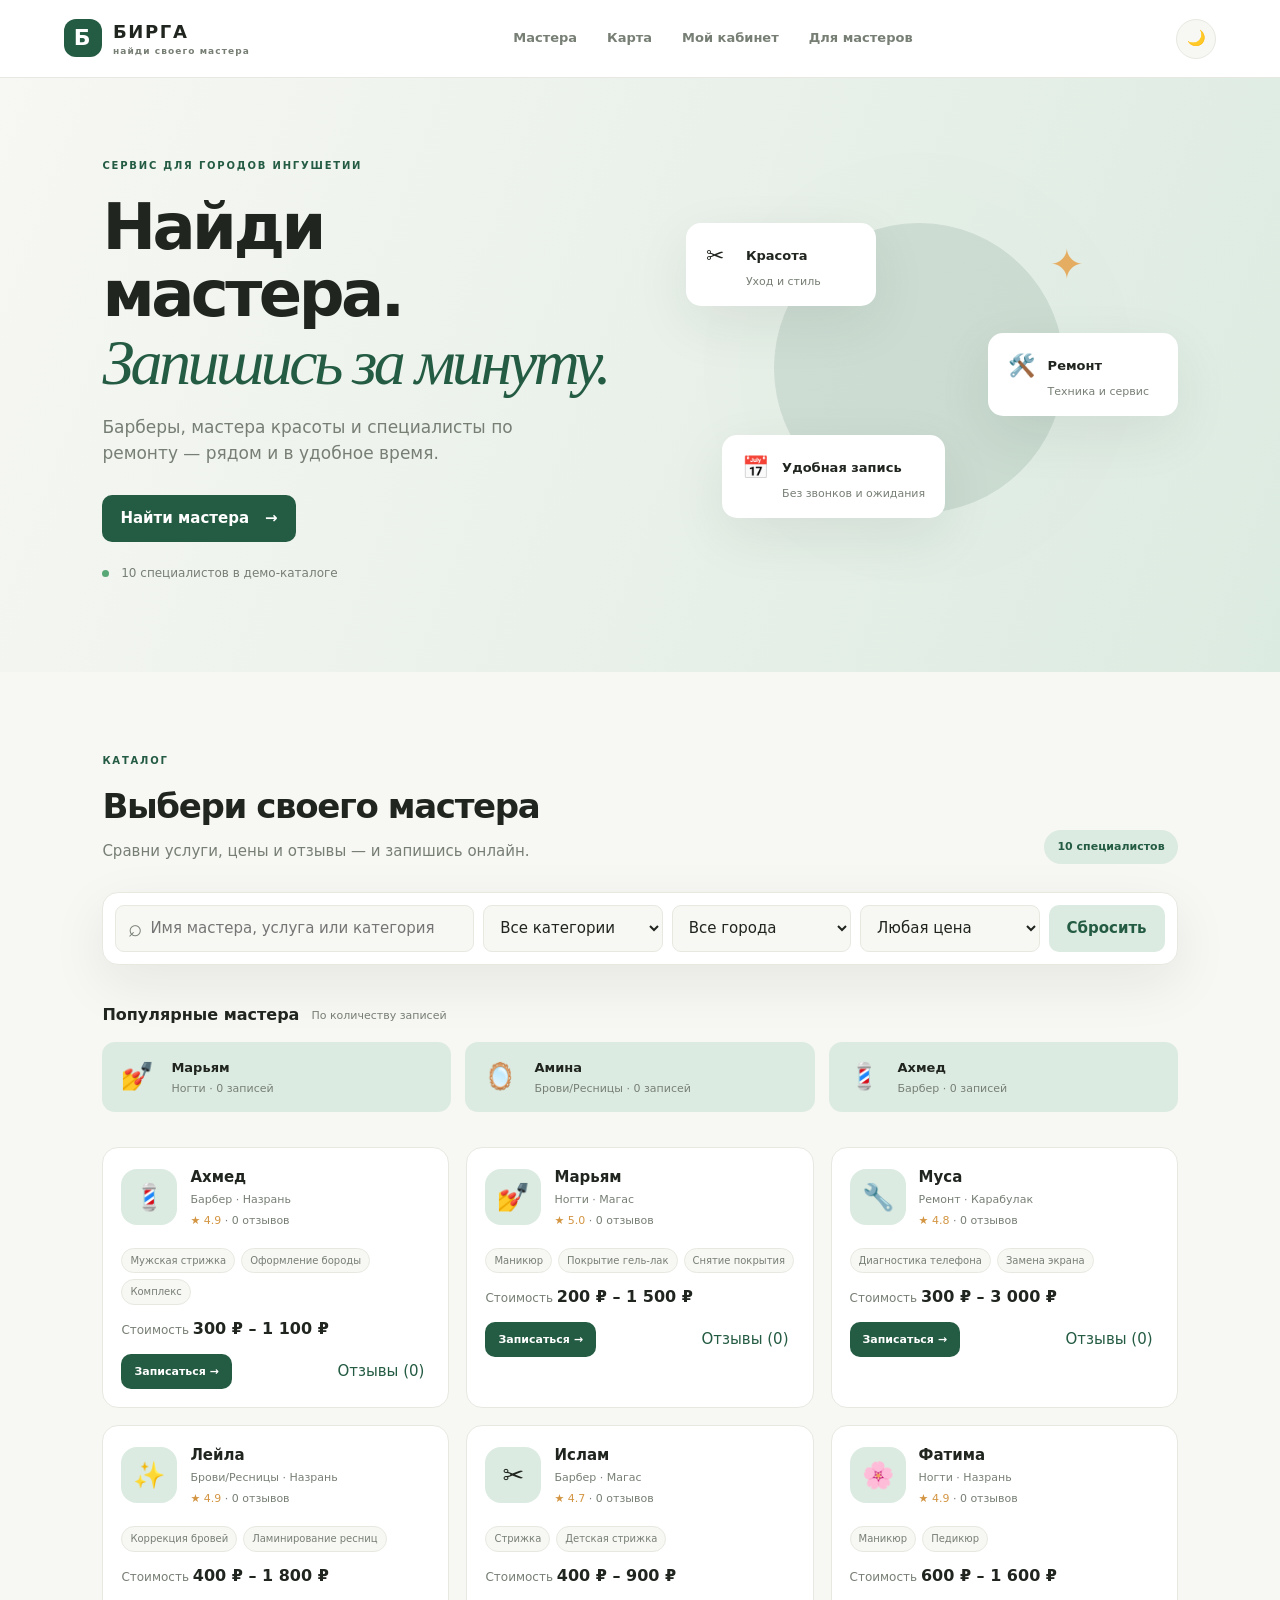
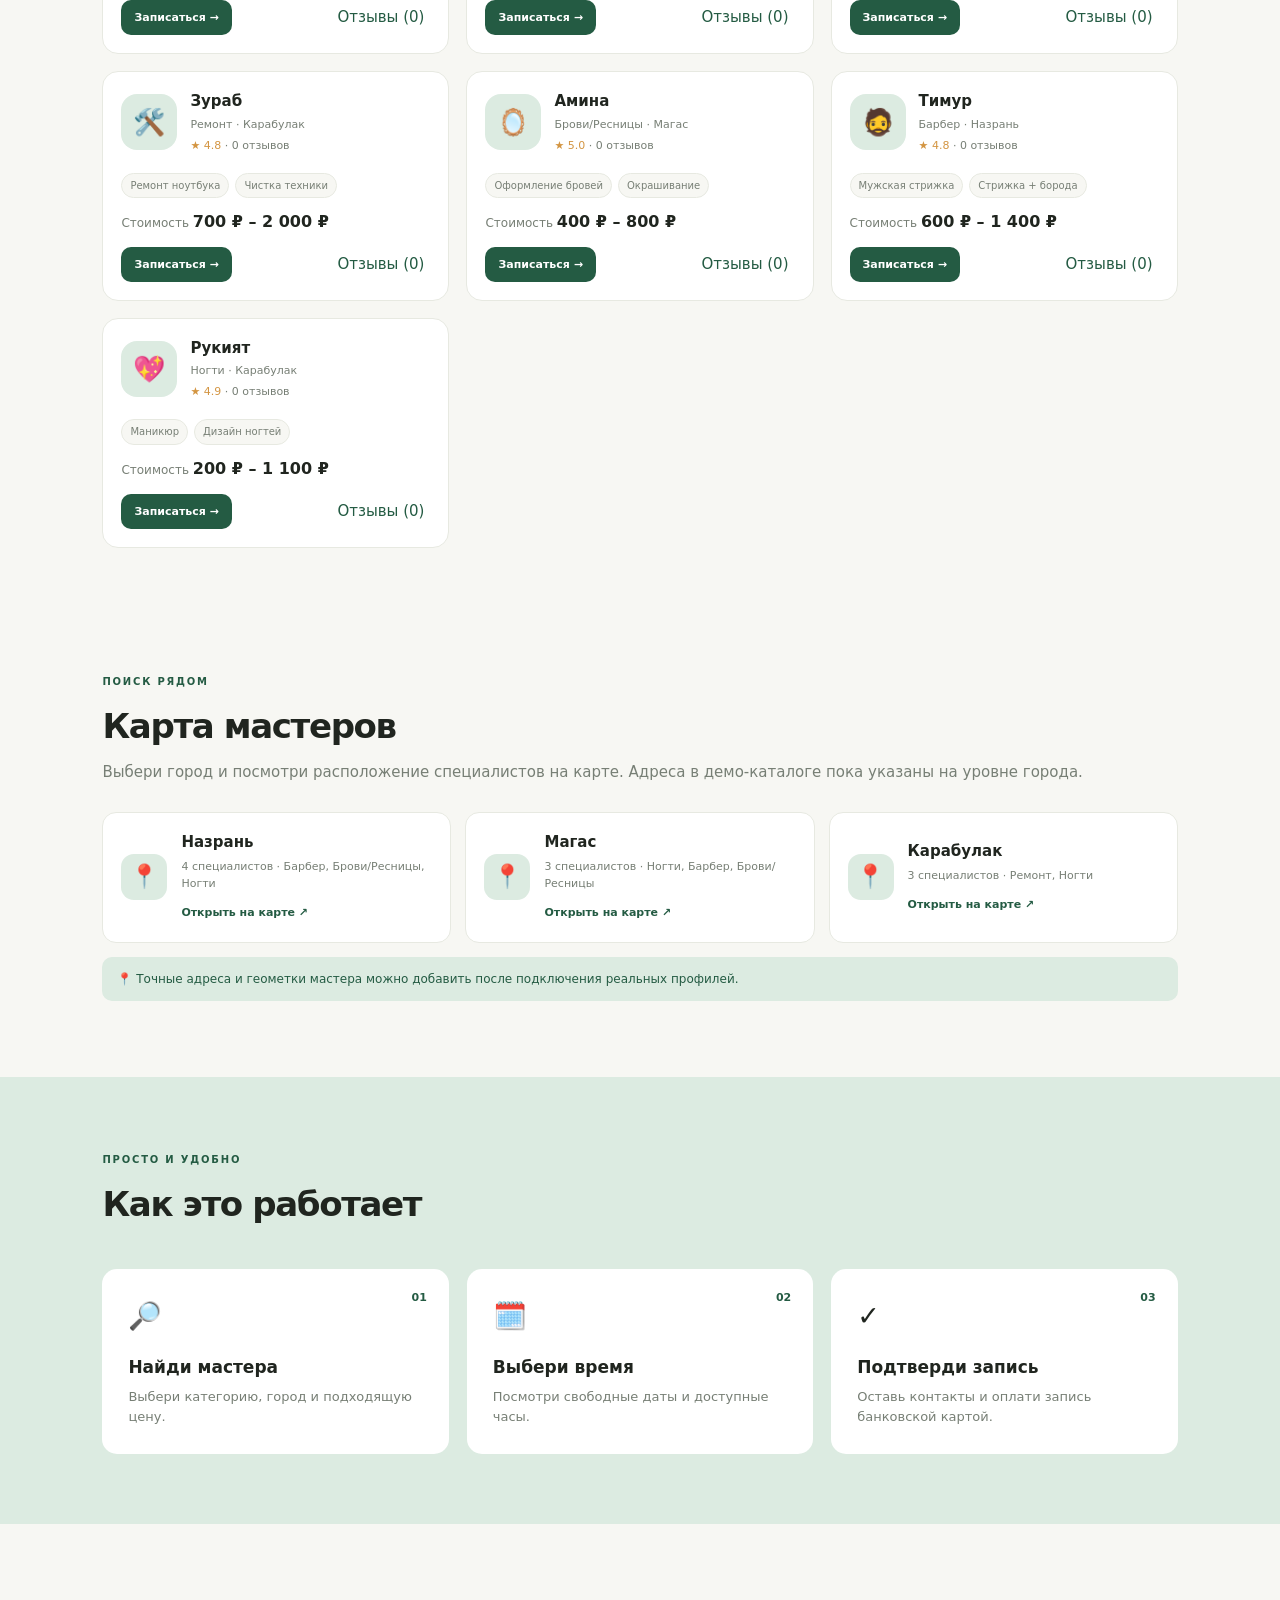
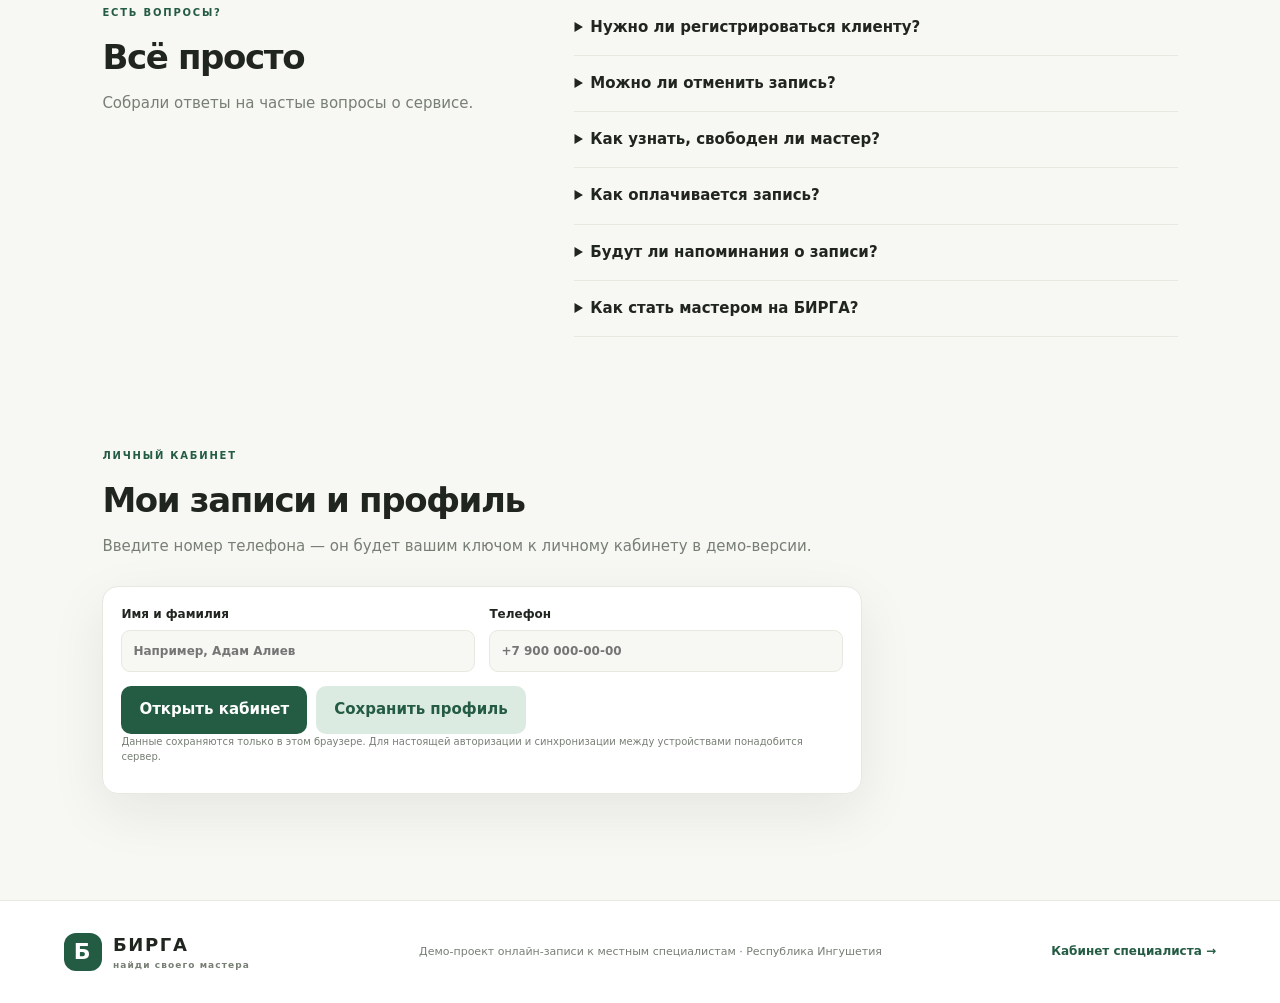
==== commit b3d8fd8d: "Add files via upload" ====
--- a/index.html
+++ b/index.html
@@ -10,7 +10,7 @@
 <body data-page="client">
   <header class="topbar">
     <a class="brand" href="index.html"><span class="brand-mark">Б</span><span>БИРГА<small>найди своего мастера</small></span></a>
-    <nav><a href="#catalog">Мастера</a><a href="#how">Как это работает</a><a href="#faq">Вопросы</a><a href="specialist.html">Кабинет</a></nav>
+    <nav><a href="#catalog">Мастера</a><a href="#map">Карта</a><a href="#myBookings">Мой кабинет</a><a href="specialist.html">Для мастеров</a></nav>
     <button class="icon-btn" id="themeToggle" aria-label="Переключить тему">🌙</button>
   </header>
   <main>
@@ -40,21 +40,25 @@
       <div class="empty-state hidden" id="emptyState"><div>⌕</div><b>Ничего не найдено</b><p>Попробуй изменить запрос или фильтры.</p></div>
     </section>
 
-    <section class="how-section" id="how"><div class="section-heading"><div><span class="eyebrow">ПРОСТО И УДОБНО</span><h2>Как это работает</h2></div></div><div class="steps"><article class="step"><span>01</span><div class="step-icon">🔎</div><h3>Найди мастера</h3><p>Выбери категорию, город и подходящую цену.</p></article><article class="step"><span>02</span><div class="step-icon">🗓️</div><h3>Выбери время</h3><p>Посмотри свободные даты и доступные часы.</p></article><article class="step"><span>03</span><div class="step-icon">✓</div><h3>Подтверди запись</h3><p>Оставь контакты и выбери способ оплаты.</p></article></div></section>
+    <section class="section map-section" id="map"><div class="section-heading"><div><span class="eyebrow">ПОИСК РЯДОМ</span><h2>Карта мастеров</h2><p>Выбери город и посмотри расположение специалистов на карте. Адреса в демо-каталоге пока указаны на уровне города.</p></div></div><div class="map-cities" id="mapCities"></div><div class="map-note">📍 Точные адреса и геометки мастера можно добавить после подключения реальных профилей.</div></section>
+
+    <section class="how-section" id="how"><div class="section-heading"><div><span class="eyebrow">ПРОСТО И УДОБНО</span><h2>Как это работает</h2></div></div><div class="steps"><article class="step"><span>01</span><div class="step-icon">🔎</div><h3>Найди мастера</h3><p>Выбери категорию, город и подходящую цену.</p></article><article class="step"><span>02</span><div class="step-icon">🗓️</div><h3>Выбери время</h3><p>Посмотри свободные даты и доступные часы.</p></article><article class="step"><span>03</span><div class="step-icon">✓</div><h3>Подтверди запись</h3><p>Оставь контакты и оплати запись банковской картой.</p></article></div></section>
 
     <section class="section split-section" id="faq"><div><span class="eyebrow">ЕСТЬ ВОПРОСЫ?</span><h2>Всё просто</h2><p>Собрали ответы на частые вопросы о сервисе.</p></div><div class="faq-list">
       <details><summary>Нужно ли регистрироваться клиенту?</summary><p>Для демо-записи достаточно указать имя, фамилию и номер телефона.</p></details>
       <details><summary>Можно ли отменить запись?</summary><p>Да. Найди запись в разделе «Мои записи» и нажми «Отменить».</p></details>
       <details><summary>Как узнать, свободен ли мастер?</summary><p>В форме записи показываются только рабочие дни и свободные временные слоты.</p></details>
-      <details><summary>Можно ли оплатить онлайн?</summary><p>В прототипе доступна только демонстрация онлайн-оплаты. Реальные деньги не списываются.</p></details>
+      <details><summary>Как оплачивается запись?</summary><p>Доступна только оплата банковской картой. В демо-версии платёж не списывает реальные деньги.</p></details>
+      <details><summary>Будут ли напоминания о записи?</summary><p>Если разрешить уведомления браузера и оставить сайт открытым, БИРГА напомнит о записи за час и в день визита.</p></details>
       <details><summary>Как стать мастером на БИРГА?</summary><p>Открой кабинет специалиста и отправь заявку на регистрацию.</p></details>
     </div></section>
 
-    <section class="section bookings-section" id="myBookings"><div class="section-heading"><div><span class="eyebrow">ВАШИ ВИЗИТЫ</span><h2>Мои записи</h2><p>Введите номер телефона, который указывали при записи.</p></div></div><div class="booking-lookup panel"><input id="bookingPhone" placeholder="+7 900 000-00-00" inputmode="tel"><button class="btn primary" id="findBookings">Показать записи</button></div><div id="clientBookings" class="booking-list"></div></section>
+    <section class="section bookings-section" id="myBookings"><div class="section-heading"><div><span class="eyebrow">ЛИЧНЫЙ КАБИНЕТ</span><h2>Мои записи и профиль</h2><p>Введите номер телефона — он будет вашим ключом к личному кабинету в демо-версии.</p></div></div><div class="account-panel panel"><div class="account-fields"><label>Имя и фамилия<input id="accountName" placeholder="Например, Адам Алиев" maxlength="80"></label><label>Телефон<input id="bookingPhone" placeholder="+7 900 000-00-00" inputmode="tel"></label></div><div class="account-actions"><button class="btn primary" id="findBookings">Открыть кабинет</button><button class="btn subtle" id="saveAccount">Сохранить профиль</button></div><p class="fine-print">Данные сохраняются только в этом браузере. Для настоящей авторизации и синхронизации между устройствами понадобится сервер.</p></div><div id="accountSummary" class="account-summary"></div><div id="clientBookings" class="booking-list"></div></section>
   </main>
   <footer><a class="brand" href="#"><span class="brand-mark">Б</span><span>БИРГА<small>найди своего мастера</small></span></a><p>Демо-проект онлайн-записи к местным специалистам · Республика Ингушетия</p><a href="specialist.html">Кабинет специалиста →</a></footer>
 
-  <dialog id="bookingDialog" class="modal"><form id="bookingForm" method="dialog"><button type="button" class="modal-close" id="closeBooking">×</button><span class="eyebrow">НОВАЯ ЗАПИСЬ</span><h2 id="bookingTitle">Запись к мастеру</h2><div class="form-step"><label>1. Услуга<select id="serviceSelect" required></select></label><label>2. Дата<input id="dateSelect" type="date" required></label><label>3. Время<select id="timeSelect" required></select></label></div><div class="form-grid"><label>Имя<input id="clientFirst" required maxlength="40" placeholder="Например, Адам"></label><label>Фамилия<input id="clientLast" required maxlength="40" placeholder="Например, Алиев"></label><label class="full">Телефон<input id="clientPhone" required type="tel" placeholder="+7 900 000-00-00"></label></div><label>Оплата<select id="paymentSelect"><option value="place">На месте</option><option value="online">Оплатить онлайн (демо)</option></select></label><p class="fine-print">Онлайн-оплата демонстрационная: реальные платежи не проводятся.</p><button class="btn primary full-btn" type="submit">Подтвердить запись</button><div id="bookingMessage" class="form-message"></div></form></dialog>
+  <dialog id="bookingDialog" class="modal"><form id="bookingForm" method="dialog"><button type="button" class="modal-close" id="closeBooking">×</button><span class="eyebrow">НОВАЯ ЗАПИСЬ</span><h2 id="bookingTitle">Запись к мастеру</h2><div class="form-step"><label>1. Услуга<select id="serviceSelect" required></select></label><label>2. Дата<input id="dateSelect" type="date" required></label><label>3. Время<select id="timeSelect" required></select></label></div><div class="form-grid"><label>Имя<input id="clientFirst" required maxlength="40" placeholder="Например, Адам"></label><label>Фамилия<input id="clientLast" required maxlength="40" placeholder="Например, Алиев"></label><label class="full">Телефон<input id="clientPhone" required type="tel" placeholder="+7 900 000-00-00"></label></div><label>Оплата<select id="paymentSelect" disabled><option value="online" selected>Банковская карта (демо)</option></select></label><p class="fine-print">Оплата картой в демонстрационном режиме: реальные деньги не списываются. Разрешите уведомления браузера, чтобы получать напоминания.</p><button class="btn primary full-btn" type="submit">Подтвердить запись</button><div id="bookingMessage" class="form-message"></div></form></dialog>
+  <dialog id="reviewsListDialog" class="modal"><button type="button" class="modal-close" id="closeReviewsList">×</button><span class="eyebrow">МНЕНИЯ КЛИЕНТОВ</span><h2 id="reviewsListTitle">Отзывы о мастере</h2><div id="reviewsListContent"></div></dialog>
   <dialog id="reviewDialog" class="modal"><form id="reviewForm" method="dialog"><button type="button" class="modal-close" id="closeReview">×</button><span class="eyebrow">ОТЗЫВ</span><h2>Как прошёл визит?</h2><input type="hidden" id="reviewBookingId"><label>Оценка<select id="reviewRating"><option value="5">★★★★★ — Отлично</option><option value="4">★★★★☆ — Хорошо</option><option value="3">★★★☆☆ — Нормально</option><option value="2">★★☆☆☆ — Плохо</option><option value="1">★☆☆☆☆ — Очень плохо</option></select></label><label>Комментарий<textarea id="reviewText" rows="3" maxlength="400" placeholder="Поделитесь впечатлением"></textarea></label><button class="btn primary full-btn" type="submit">Отправить отзыв</button></form></dialog>
   <script src="app.js"></script>
 </body></html>
--- a/style.css
+++ b/style.css
@@ -1 +1,5 @@
 :root{--bg:#f7f7f3;--surface:#fff;--ink:#20251f;--muted:#777f75;--line:#e7e9e1;--green:#245b43;--green2:#dcebe1;--accent:#e5ad62;--shadow:0 18px 55px #1e352014}*{box-sizing:border-box}html{scroll-behavior:smooth}body{margin:0;background:var(--bg);color:var(--ink);font:15px/1.55 Inter,ui-sans-serif,system-ui,-apple-system,"Segoe UI",sans-serif}body.dark{--bg:#151b17;--surface:#202922;--ink:#edf2ed;--muted:#a4b0a5;--line:#344239;--green:#9bc8a9;--green2:#263b2d;--shadow:0 18px 55px #0004}a{color:inherit;text-decoration:none}button,input,select,textarea{font:inherit}button{cursor:pointer}.topbar{height:78px;padding:0 max(5vw,24px);display:flex;align-items:center;justify-content:space-between;border-bottom:1px solid var(--line);background:var(--surface)}.brand{display:flex;gap:11px;align-items:center;font-weight:900;letter-spacing:.09em;font-size:18px}.brand small{display:block;font-size:9px;letter-spacing:.12em;color:var(--muted);font-weight:600}.brand-mark{display:grid;place-items:center;width:38px;height:38px;border-radius:12px;background:var(--green);color:white;font-size:22px}.topbar nav{display:flex;gap:30px;color:var(--muted);font-size:13px;font-weight:650}.topbar nav a:hover,footer a:hover{color:var(--green)}.icon-btn{border:1px solid var(--line);background:var(--bg);border-radius:50%;width:40px;height:40px}.hero{padding:75px max(8vw,24px) 90px;display:grid;grid-template-columns:1fr 1fr;gap:40px;align-items:center;overflow:hidden;background:linear-gradient(110deg,var(--bg),var(--green2))}.hero-copy{max-width:570px}.eyebrow{font-size:10px;letter-spacing:.18em;font-weight:800;color:var(--green)}h1,h2,h3,p{margin-top:0}.hero h1{font-size:clamp(42px,5vw,66px);line-height:1.05;letter-spacing:-.055em;margin:18px 0}.hero h1 em{font-family:Georgia,serif;font-weight:500;color:var(--green)}.hero-copy>p{max-width:440px;color:var(--muted);font-size:17px;margin-bottom:28px}.btn{border:0;border-radius:10px;padding:12px 18px;font-weight:750;display:inline-flex;align-items:center;justify-content:center;gap:16px;transition:.2s}.btn:hover{transform:translateY(-2px)}.primary{background:var(--green);color:white}.subtle{background:var(--green2);color:var(--green)}.hero-note{margin-top:22px;font-size:12px;color:var(--muted)}.live-dot{display:inline-block;width:7px;height:7px;background:#58a875;border-radius:50%;margin-right:8px}.hero-art{height:340px;position:relative;display:grid;place-items:center}.art-circle{width:290px;height:290px;border-radius:50%;background:var(--green);opacity:.12;border:1px solid var(--green);box-shadow:0 0 0 35px #245b4308,0 0 0 70px #245b4305}.art-card{position:absolute;background:var(--surface);padding:16px 20px;border-radius:15px;box-shadow:var(--shadow);display:grid;grid-template-columns:40px 1fr;align-items:center;min-width:190px;font-size:22px}.art-card b{font-size:13px}.art-card small{grid-column:2;font-size:11px;color:var(--muted)}.card-one{top:25px;left:5%}.card-two{right:0;top:135px}.card-three{bottom:20px;left:12%}.art-spark{position:absolute;right:18%;top:10%;font-size:42px;color:var(--accent)}.section{padding:76px max(8vw,24px)}.section-heading{display:flex;justify-content:space-between;align-items:end;gap:20px;margin-bottom:28px}.section h2,.how-section h2,.split-section h2{font-size:34px;letter-spacing:-.04em;margin:8px 0}.section-heading p,.split-section>div>p{color:var(--muted);margin:0}.count-pill{background:var(--green2);color:var(--green);padding:8px 13px;border-radius:30px;font-size:11px;font-weight:750}.panel{background:var(--surface);border:1px solid var(--line);border-radius:16px;box-shadow:var(--shadow)}.filters{padding:12px;display:grid;grid-template-columns:2fr 1fr 1fr 1fr auto;gap:9px;margin-bottom:38px}.filters input,.filters select,.booking-lookup input{min-width:0;width:100%;border:1px solid var(--line);background:var(--bg);color:var(--ink);border-radius:9px;padding:11px 12px;outline-color:var(--green)}.search-wrap{display:flex;align-items:center;gap:8px;padding-left:12px;background:var(--bg);border:1px solid var(--line);border-radius:9px}.search-wrap span{font-size:24px;color:var(--muted)}.search-wrap input{border:0;background:transparent;padding-left:0}.popular-row{display:flex;align-items:center;gap:12px;margin-bottom:14px}.popular-row h3{font-size:16px;margin:0}.popular-row span{font-size:11px;color:var(--muted)}.popular-grid{display:grid;grid-template-columns:repeat(3,1fr);gap:14px;margin-bottom:35px}.popular-card{padding:13px;background:var(--green2);border-radius:13px;display:flex;gap:12px;align-items:center}.popular-card .avatar{width:44px;height:44px}.popular-card b{font-size:13px}.popular-card small{display:block;color:var(--muted);font-size:11px}.master-grid{display:grid;grid-template-columns:repeat(3,1fr);gap:17px}.master-card{background:var(--surface);border:1px solid var(--line);border-radius:16px;overflow:hidden;transition:.2s}.master-card:hover{transform:translateY(-4px);box-shadow:var(--shadow)}.master-top{padding:18px 18px 12px;display:flex;align-items:center;gap:13px}.avatar{width:56px;height:56px;border-radius:16px;background:var(--green2);display:grid;place-items:center;font-size:26px;flex:none}.master-top h3{font-size:15px;margin:0 0 2px}.master-top p{font-size:11px;color:var(--muted);margin:0}.rating{font-size:11px;color:#d39542;margin-top:4px}.master-body{padding:0 18px 18px}.tag-row{display:flex;gap:6px;flex-wrap:wrap;margin:7px 0 12px}.tag{background:var(--bg);border:1px solid var(--line);padding:4px 8px;border-radius:30px;font-size:10px;color:var(--muted)}.master-price{font-size:12px;color:var(--muted);margin:12px 0}.master-price b{font-size:16px;color:var(--ink)}.master-actions{display:flex;justify-content:space-between;align-items:center}.master-actions .btn{font-size:11px;padding:9px 13px}.text-link{font-size:11px;color:var(--green);font-weight:750}.empty-state{text-align:center;padding:45px;color:var(--muted)}.empty-state>div{font-size:38px}.empty-state b{color:var(--ink)}.hidden{display:none!important}.how-section{padding:70px max(8vw,24px);background:var(--green2)}.steps{display:grid;grid-template-columns:repeat(3,1fr);gap:18px;margin-top:30px}.step{position:relative;background:var(--surface);padding:26px;border-radius:15px}.step>span{position:absolute;right:22px;top:20px;font-size:11px;color:var(--green);font-weight:800}.step-icon{font-size:27px;margin-bottom:17px}.step h3{font-size:17px;margin-bottom:7px}.step p{font-size:13px;color:var(--muted);margin:0}.split-section{display:grid;grid-template-columns:.8fr 1.2fr;gap:70px}.faq-list details{border-bottom:1px solid var(--line);padding:16px 0}.faq-list summary{font-weight:700;cursor:pointer}.faq-list details p{color:var(--muted);font-size:13px;margin:12px 0 0}.bookings-section{padding-top:30px}.booking-lookup{padding:12px;display:flex;gap:10px;max-width:550px}.booking-list{max-width:750px;margin-top:15px}.booking-item{display:flex;justify-content:space-between;align-items:center;gap:16px;padding:15px;border-bottom:1px solid var(--line);background:var(--surface)}.booking-item:first-child{border-radius:12px 12px 0 0}.booking-item:last-child{border-radius:0 0 12px 12px}.booking-item p{margin:3px 0;color:var(--muted);font-size:12px}.status{display:inline-block;padding:4px 8px;border-radius:20px;background:var(--green2);color:var(--green);font-size:10px;font-weight:750}.status.cancelled{background:#f7e4e2;color:#a44d45}.status.new{background:#fff1d9;color:#9a681c}footer{padding:30px max(5vw,24px);border-top:1px solid var(--line);display:flex;align-items:center;justify-content:space-between;gap:20px;background:var(--surface)}footer p{font-size:11px;color:var(--muted);margin:0}footer>a:last-child{font-size:12px;color:var(--green);font-weight:700}.modal{width:min(540px,calc(100% - 28px));border:1px solid var(--line);border-radius:18px;padding:28px;background:var(--surface);color:var(--ink);box-shadow:0 30px 100px #0004;max-height:90vh;overflow:auto}.modal::backdrop{background:#101a14a8;backdrop-filter:blur(4px)}.modal h2{font-size:25px;margin:8px 0 20px}.modal-close{float:right;border:0;background:var(--bg);color:var(--ink);width:32px;height:32px;border-radius:50%;font-size:20px}.modal label,.login-panel label{display:block;font-size:12px;font-weight:700;margin:12px 0}.modal input,.modal select,.modal textarea,.login-panel input,.login-panel select,.profile-form input{width:100%;display:block;margin-top:6px;padding:11px;border:1px solid var(--line);border-radius:9px;background:var(--bg);color:var(--ink)}.form-step{display:grid;grid-template-columns:1fr 1fr;gap:8px}.form-step label:first-child{grid-column:1/-1}.form-grid{display:grid;grid-template-columns:1fr 1fr;gap:0 12px}.form-grid .full{grid-column:1/-1}.full-btn{width:100%;margin-top:12px}.fine-print{font-size:10px;color:var(--muted)}.form-message{font-size:12px;color:var(--green);margin-top:10px}.form-message.error{color:#bd554b}.dashboard-wrap{max-width:1100px;min-height:70vh;margin:0 auto;padding:55px 24px}.login-panel{max-width:430px;margin:25px auto;padding:30px}.login-panel h1,.dashboard-heading h1{font-size:34px;letter-spacing:-.04em;margin:8px 0}.login-panel>p,.dashboard-heading p{color:var(--muted);font-size:13px}.login-hint{margin-top:20px;padding:12px;border-radius:10px;background:var(--bg);font-size:11px;color:var(--muted);line-height:1.8}.dashboard-heading{display:flex;justify-content:space-between;align-items:center;margin-bottom:25px}.tabs{display:flex;gap:7px;flex-wrap:wrap;border-bottom:1px solid var(--line);padding-bottom:12px;margin-bottom:22px}.tab-btn{border:0;background:transparent;color:var(--muted);padding:10px 13px;border-radius:8px;font-weight:700;font-size:12px}.tab-btn.active{background:var(--green2);color:var(--green)}.stat-grid{display:grid;grid-template-columns:repeat(3,1fr);gap:12px;margin-bottom:20px}.stat{padding:18px;background:var(--surface);border:1px solid var(--line);border-radius:13px}.stat small{color:var(--muted);font-size:11px}.stat b{display:block;font-size:25px;margin-top:5px}.table-wrap{overflow-x:auto;background:var(--surface);border:1px solid var(--line);border-radius:13px}table{width:100%;border-collapse:collapse;min-width:650px}th,td{text-align:left;padding:13px 15px;border-bottom:1px solid var(--line);font-size:12px}th{font-size:10px;color:var(--muted);text-transform:uppercase;letter-spacing:.08em}td .btn{padding:6px 9px;font-size:10px;margin:2px}.dashboard-card{padding:20px;background:var(--surface);border:1px solid var(--line);border-radius:14px;margin-bottom:14px}.dashboard-card h3{font-size:16px}.dashboard-card p{font-size:12px;color:var(--muted)}.profile-line{display:flex;justify-content:space-between;gap:15px;align-items:center}.weekday-grid{display:flex;flex-wrap:wrap;gap:8px;margin-top:8px}.weekday-grid label{display:flex;align-items:center;gap:5px;background:var(--bg);padding:7px;border-radius:8px}.weekday-grid input{width:auto;margin:0}.admin-actions{display:flex;gap:8px;flex-wrap:wrap}.danger{background:#f7e4e2;color:#a44d45}.notice{padding:12px;border-radius:10px;background:var(--green2);color:var(--green);font-size:12px;margin:12px 0}@media(max-width:850px){.hero{grid-template-columns:1fr;padding-top:55px}.hero-art{height:260px}.art-circle{width:220px;height:220px}.filters{grid-template-columns:1fr 1fr}.search-wrap{grid-column:1/-1}.master-grid{grid-template-columns:repeat(2,1fr)}.split-section{gap:30px}.topbar nav{gap:14px}}@media(max-width:600px){.topbar{height:65px;padding:0 16px}.topbar nav{gap:12px;font-size:11px}.topbar nav a:nth-child(2),.topbar nav a:nth-child(3){display:none}.brand{font-size:15px}.brand-mark{width:34px;height:34px}.hero{padding:48px 22px 30px}.hero h1{font-size:43px}.hero-art{height:230px}.art-card{min-width:155px;padding:12px;font-size:18px}.card-one{left:0}.card-two{right:0}.card-three{left:5%}.section,.how-section{padding:50px 20px}.section-heading{align-items:start;flex-direction:column}.filters{grid-template-columns:1fr 1fr}.filters .btn{grid-column:1/-1}.popular-grid{grid-template-columns:1fr}.master-grid{grid-template-columns:1fr}.steps{grid-template-columns:1fr}.split-section{grid-template-columns:1fr;gap:20px}.booking-lookup{flex-direction:column}.booking-item{align-items:start;flex-direction:column}.booking-item .btn{align-self:flex-start}footer{flex-wrap:wrap}footer p{order:3;width:100%}.dashboard-wrap{padding:35px 16px}.stat-grid{grid-template-columns:1fr 1fr}.form-step,.form-grid{grid-template-columns:1fr}.form-step label:first-child,.form-grid .full{grid-column:auto}.dashboard-heading h1{font-size:27px}}
+/* Version 2: client account, reviews, map and specialist analytics */
+.map-section{padding-top:45px}.map-cities{display:grid;grid-template-columns:repeat(3,1fr);gap:14px}.map-city-card{display:flex;align-items:center;gap:14px;padding:18px;background:var(--surface);border:1px solid var(--line);border-radius:14px}.map-pin{width:46px;height:46px;display:grid;place-items:center;background:var(--green2);border-radius:13px;font-size:23px;flex:none}.map-city-card h3{font-size:15px;margin:0 0 4px}.map-city-card p{font-size:11px;color:var(--muted);margin:0 0 8px}.map-note{margin-top:14px;padding:13px 15px;border-radius:10px;background:var(--green2);color:var(--green);font-size:12px}.review-link{border:0;background:none;cursor:pointer;font:inherit}.review-entry{padding:13px 0;border-bottom:1px solid var(--line)}.review-entry p{font-size:13px;color:var(--muted);margin:7px 0 0}.account-panel{padding:18px;max-width:760px}.account-fields{display:grid;grid-template-columns:1fr 1fr;gap:14px}.account-fields label{display:block;font-size:12px;font-weight:700}.account-fields input{width:100%;display:block;margin-top:6px;padding:11px;border:1px solid var(--line);border-radius:9px;background:var(--bg);color:var(--ink)}.account-actions{display:flex;gap:9px;flex-wrap:wrap;margin-top:14px}.account-summary{display:flex;gap:12px;flex-wrap:wrap;margin-top:15px}.account-stat{padding:13px 17px;border:1px solid var(--line);border-radius:12px;background:var(--surface);min-width:130px}.account-stat b{display:block;font-size:21px}.account-stat span{font-size:10px;color:var(--muted)}
+@media(max-width:850px){.map-cities{grid-template-columns:1fr 1fr}}
+@media(max-width:600px){.map-cities,.account-fields{grid-template-columns:1fr}.account-actions .btn{width:100%}}
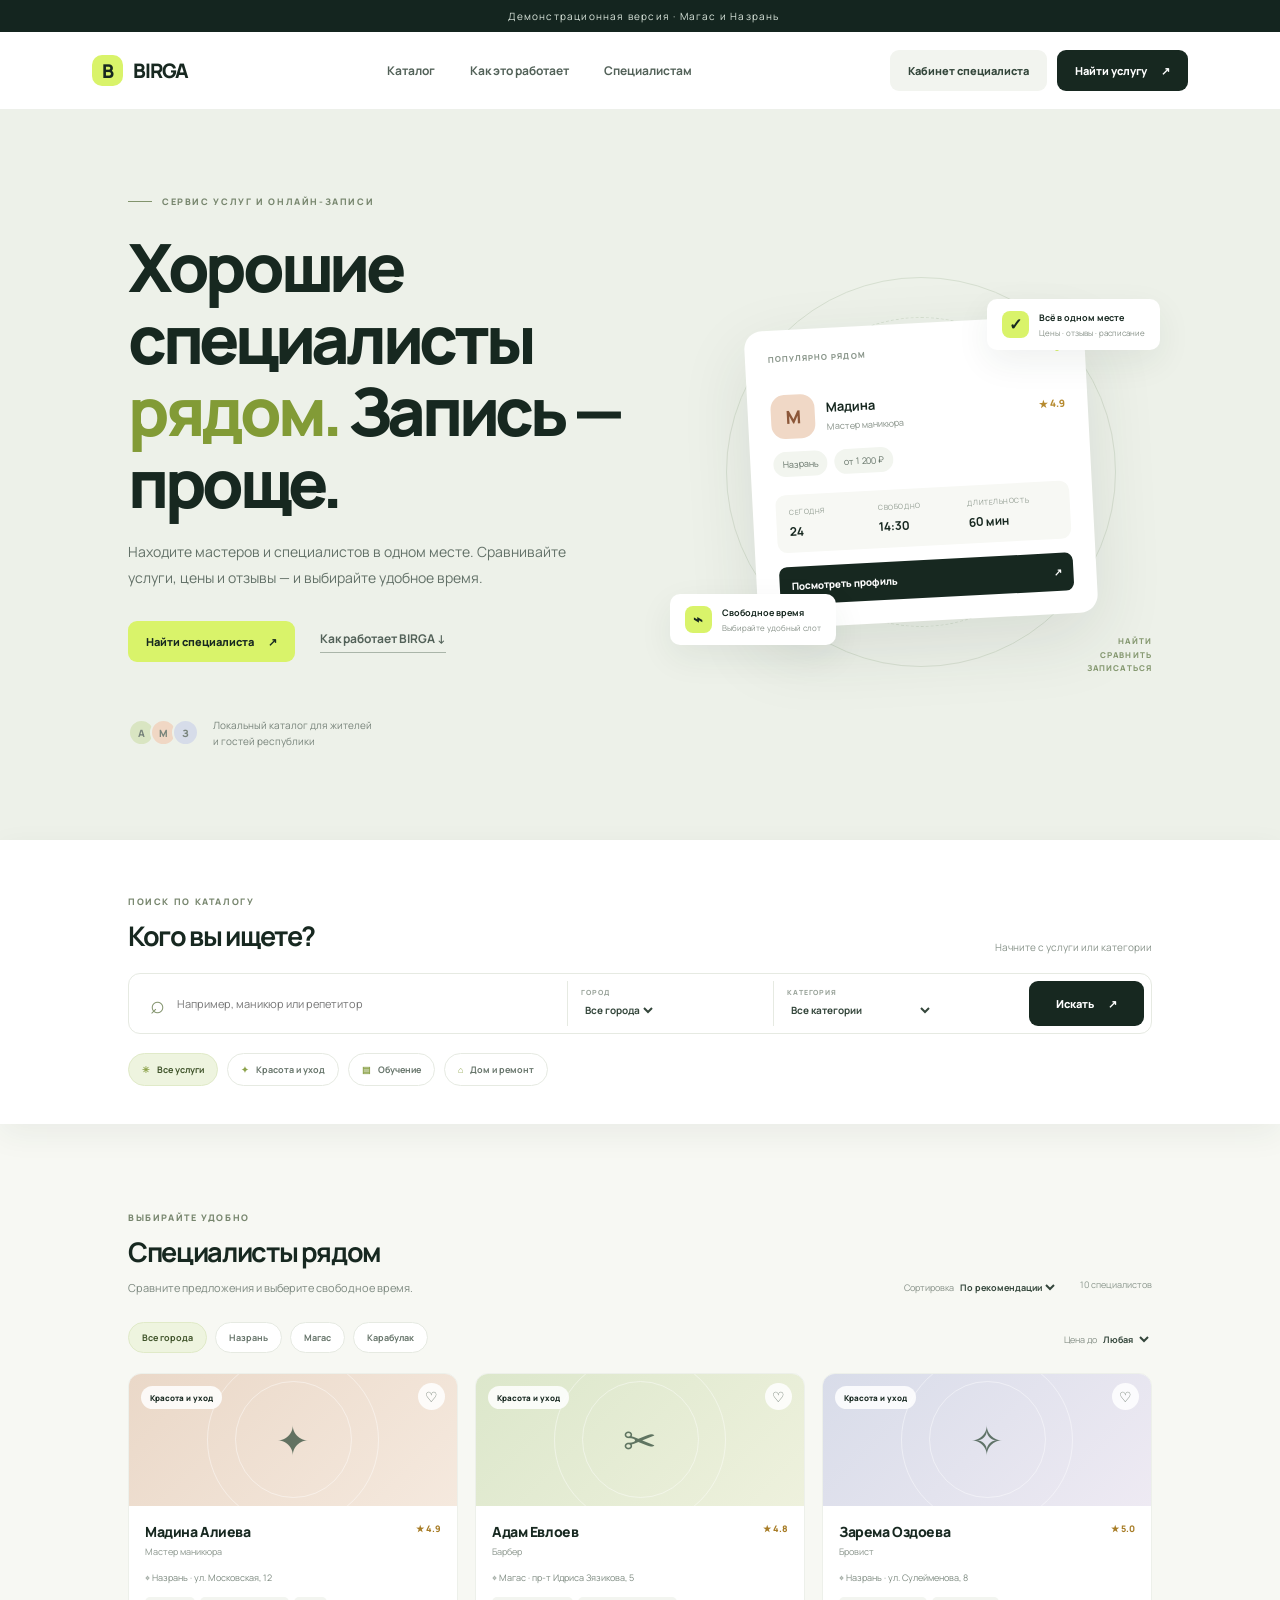
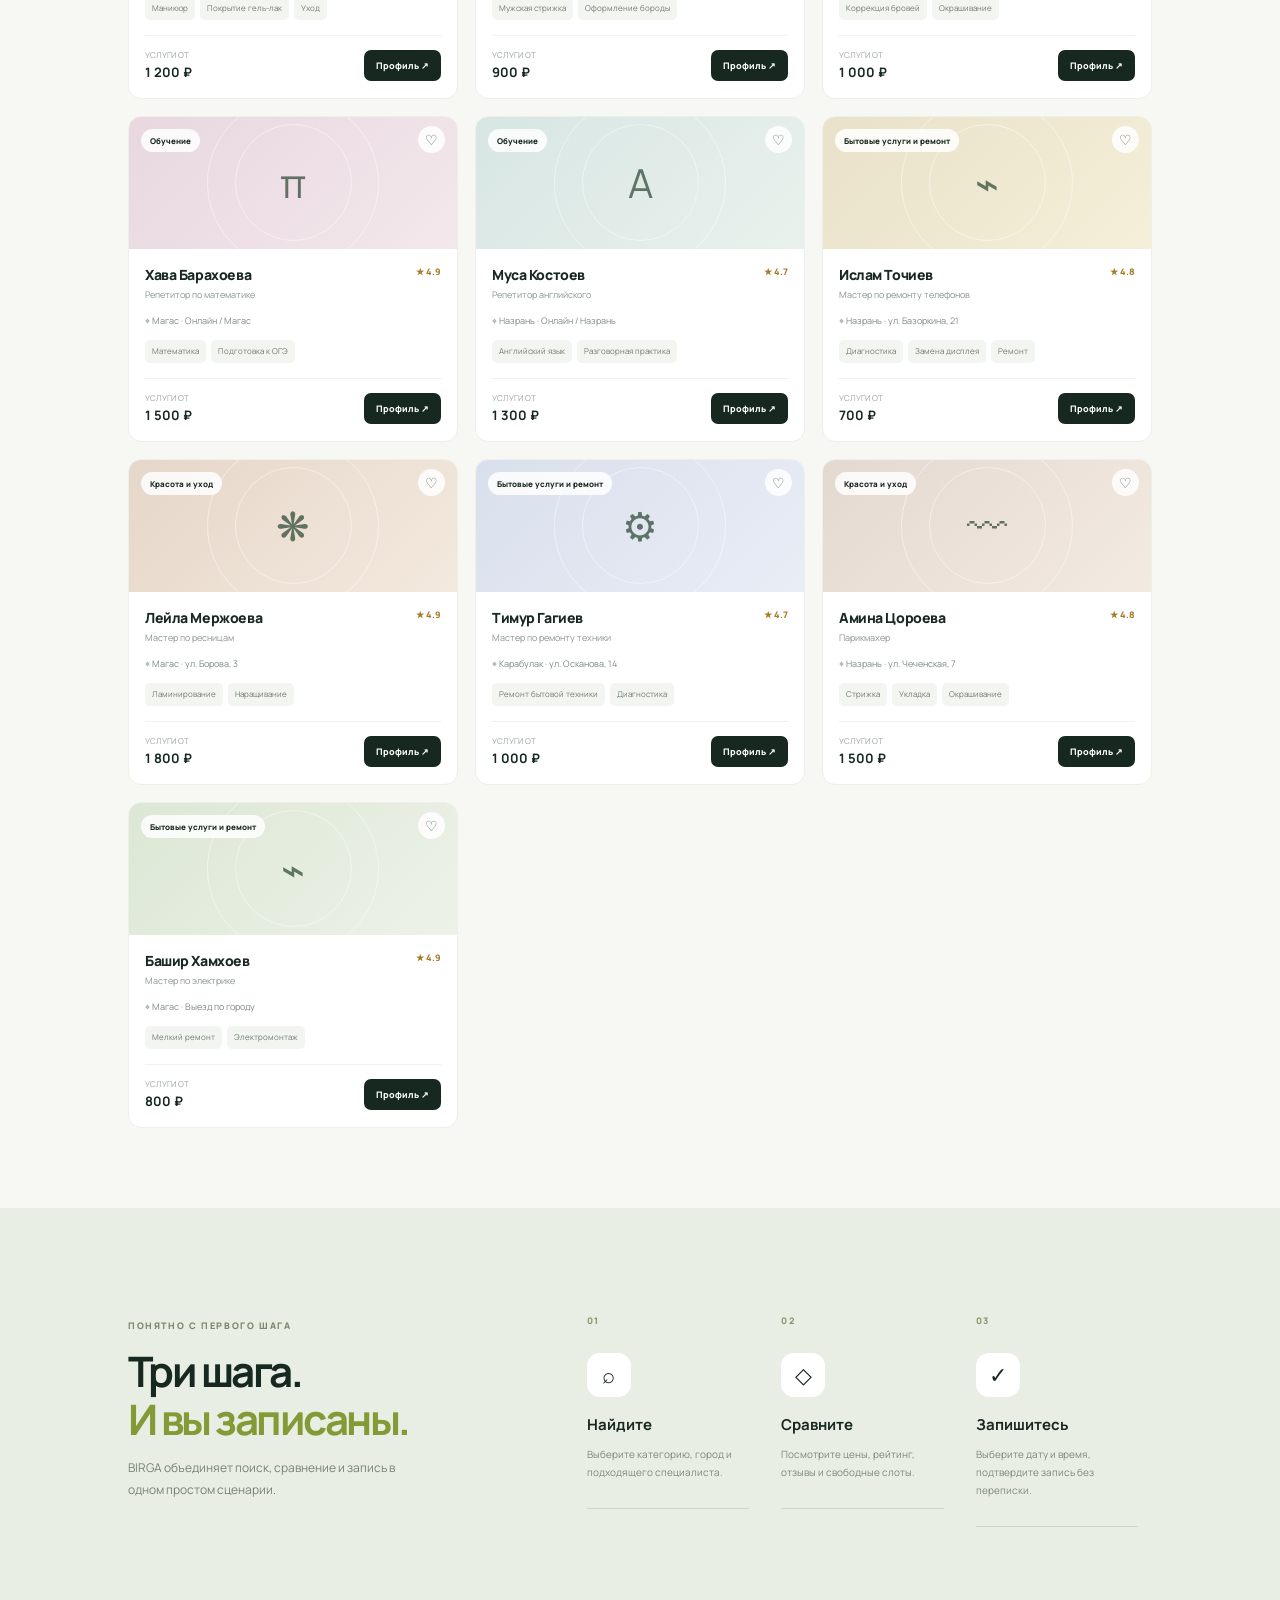
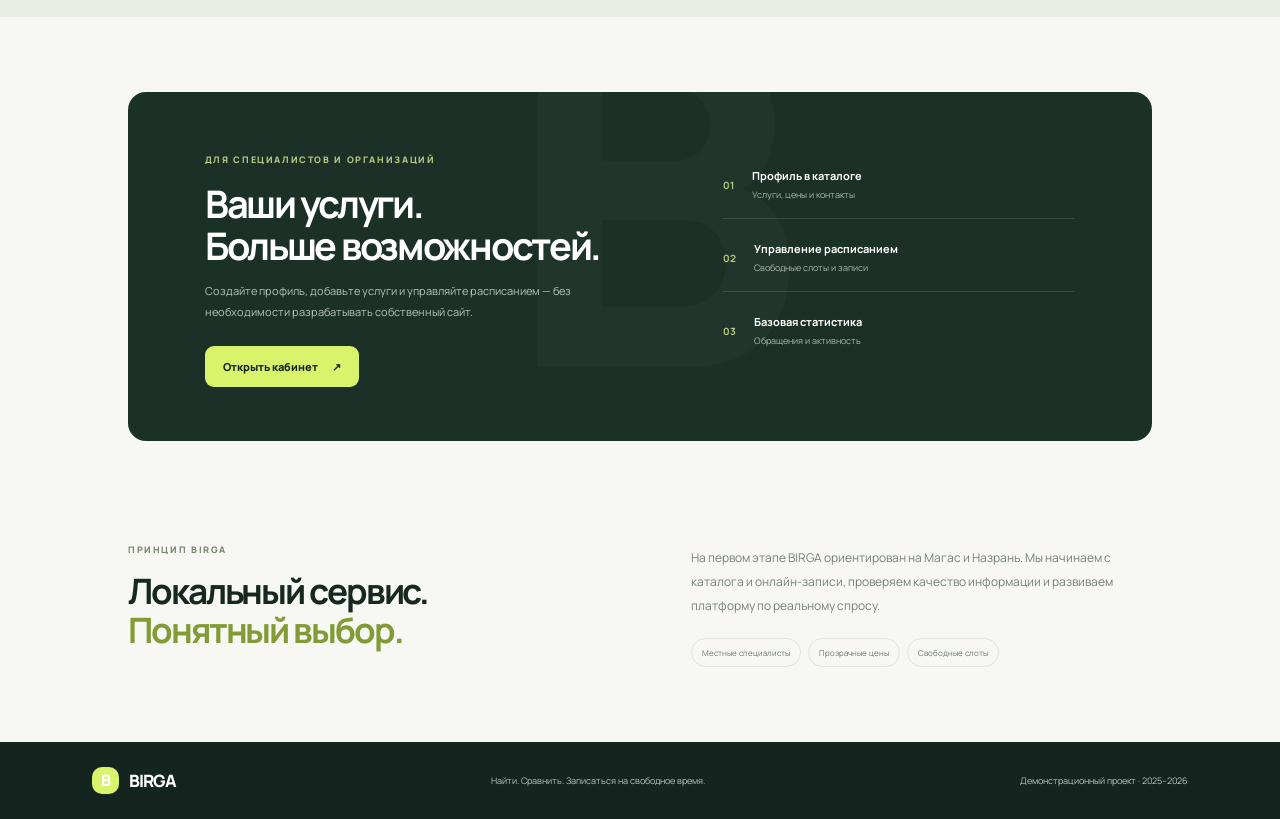
==== commit 53c5a374: "Add files via upload" ====
--- a/index.html
+++ b/index.html
@@ -1,64 +1,99 @@
-<!doctype html>
+<!DOCTYPE html>
 <html lang="ru">
 <head>
-  <meta charset="utf-8">
-  <meta name="viewport" content="width=device-width, initial-scale=1">
-  <meta name="description" content="БИРГА — онлайн-запись к местным мастерам Ингушетии.">
-  <title>БИРГА — запись к мастерам</title>
+  <meta charset="UTF-8">
+  <meta name="viewport" content="width=device-width, initial-scale=1.0">
+  <meta name="theme-color" content="#14251f">
+  <title>BIRGA — Найти. Сравнить. Записаться.</title>
+  <link rel="preconnect" href="https://fonts.googleapis.com">
+  <link rel="preconnect" href="https://fonts.gstatic.com" crossorigin>
+  <link href="https://fonts.googleapis.com/css2?family=Manrope:wght@400;500;600;700;800&display=swap" rel="stylesheet">
   <link rel="stylesheet" href="style.css">
 </head>
-<body data-page="client">
-  <header class="topbar">
-    <a class="brand" href="index.html"><span class="brand-mark">Б</span><span>БИРГА<small>найди своего мастера</small></span></a>
-    <nav><a href="#catalog">Мастера</a><a href="#map">Карта</a><a href="#myBookings">Мой кабинет</a><a href="specialist.html">Для мастеров</a></nav>
-    <button class="icon-btn" id="themeToggle" aria-label="Переключить тему">🌙</button>
+<body>
+  <div class="announcement"><span class="dot"></span> Демонстрационная версия · Магас и Назрань</div>
+  <header class="header">
+    <a class="brand" href="#" aria-label="BIRGA — главная"><span class="brand-mark">B</span><span>BIRGA</span></a>
+    <nav class="nav">
+      <a href="#catalog">Каталог</a><a href="#how">Как это работает</a><a href="#for-masters">Специалистам</a>
+    </nav>
+    <div class="header-actions">
+      <button class="btn btn-quiet" id="openCabinet">Кабинет специалиста</button>
+      <button class="btn btn-dark" id="topFind">Найти услугу <span>↗</span></button>
+      <button class="menu-toggle" id="menuToggle" aria-label="Открыть меню">☰</button>
+    </div>
   </header>
+
   <main>
     <section class="hero">
       <div class="hero-copy">
-        <span class="eyebrow">СЕРВИС ДЛЯ ГОРОДОВ ИНГУШЕТИИ</span>
-        <h1>Найди мастера.<br><em>Запишись за минуту.</em></h1>
-        <p>Барберы, мастера красоты и специалисты по ремонту — рядом и в удобное время.</p>
-        <a class="btn primary" href="#catalog">Найти мастера <span>→</span></a>
-        <div class="hero-note"><span class="live-dot"></span> 10 специалистов в демо-каталоге</div>
+        <div class="eyebrow"><span class="eyebrow-line"></span> СЕРВИС УСЛУГ И ОНЛАЙН-ЗАПИСИ</div>
+        <h1>Хорошие специалисты<br><em>рядом.</em> Запись — проще.</h1>
+        <p class="hero-text">Находите мастеров и специалистов в одном месте. Сравнивайте услуги, цены и отзывы — и выбирайте удобное время.</p>
+        <div class="hero-actions"><button class="btn btn-lime" id="heroFind">Найти специалиста <span>↗</span></button><a class="text-link" href="#how">Как работает BIRGA <span>↓</span></a></div>
+        <div class="hero-proof"><div class="proof-avatars"><i>А</i><i>М</i><i>З</i></div><span>Локальный каталог для жителей<br>и гостей республики</span></div>
       </div>
-      <div class="hero-art"><div class="art-circle"></div><div class="art-card card-one">✂️ <b>Красота</b><small>Уход и стиль</small></div><div class="art-card card-two">🛠️ <b>Ремонт</b><small>Техника и сервис</small></div><div class="art-card card-three">📅 <b>Удобная запись</b><small>Без звонков и ожидания</small></div><div class="art-spark">✦</div></div>
+      <div class="hero-visual">
+        <div class="hero-orbit orbit-one"></div><div class="hero-orbit orbit-two"></div>
+        <div class="hero-note note-top"><span class="note-icon">✓</span><span><b>Всё в одном месте</b><small>Цены · отзывы · расписание</small></span></div>
+        <div class="hero-card">
+          <div class="hero-card-top"><span>ПОПУЛЯРНО РЯДОМ</span><span class="live-dot">●</span></div>
+          <div class="mini-profile"><div class="avatar avatar-a">М</div><div><b>Мадина</b><small>Мастер маникюра</small></div><span class="rating">★ 4.9</span></div>
+          <div class="mini-tags"><span>Назрань</span><span>от 1 200 ₽</span></div>
+          <div class="mini-calendar"><div><small>СЕГОДНЯ</small><b>24</b></div><div><small>СВОБОДНО</small><b>14:30</b></div><div><small>ДЛИТЕЛЬНОСТЬ</small><b>60 мин</b></div></div>
+          <button class="mini-book" id="heroBook">Посмотреть профиль <span>↗</span></button>
+        </div>
+        <div class="hero-note note-bottom"><span class="note-icon">⌁</span><span><b>Свободное время</b><small>Выбирайте удобный слот</small></span></div>
+        <div class="hero-stamp">НАЙТИ<br>СРАВНИТЬ<br>ЗАПИСАТЬСЯ</div>
+      </div>
     </section>
 
-    <section class="section" id="catalog">
-      <div class="section-heading"><div><span class="eyebrow">КАТАЛОГ</span><h2>Выбери своего мастера</h2><p>Сравни услуги, цены и отзывы — и запишись онлайн.</p></div><span class="count-pill" id="masterCount">10 специалистов</span></div>
-      <div class="filters panel">
-        <label class="search-wrap"><span>⌕</span><input id="searchInput" type="search" placeholder="Имя мастера, услуга или категория"></label>
-        <select id="categoryFilter" aria-label="Категория"><option value="">Все категории</option><option>Барбер</option><option>Ногти</option><option>Брови/Ресницы</option><option>Ремонт</option></select>
-        <select id="cityFilter" aria-label="Город"><option value="">Все города</option><option>Назрань</option><option>Магас</option><option>Карабулак</option></select>
-        <select id="priceFilter" aria-label="Цена"><option value="">Любая цена</option><option value="500">До 500 ₽</option><option value="1000">До 1 000 ₽</option><option value="2000">До 2 000 ₽</option></select>
-        <button class="btn subtle" id="resetFilters">Сбросить</button>
+    <section class="search-wrap" id="searchArea">
+      <div class="search-heading"><div><span class="section-kicker">ПОИСК ПО КАТАЛОГУ</span><h2>Кого вы ищете?</h2></div><span class="search-hint">Начните с услуги или категории</span></div>
+      <div class="search-bar">
+        <label class="search-field"><span>⌕</span><input id="searchInput" placeholder="Например, маникюр или репетитор"></label>
+        <label class="select-field"><small>ГОРОД</small><select id="cityFilter"><option value="Все города">Все города</option><option>Назрань</option><option>Магас</option><option>Карабулак</option></select></label>
+        <label class="select-field"><small>КАТЕГОРИЯ</small><select id="categoryFilter"><option value="Все категории">Все категории</option><option>Красота и уход</option><option>Обучение</option><option>Бытовые услуги и ремонт</option></select></label>
+        <button class="btn btn-dark search-submit" id="searchButton">Искать <span>↗</span></button>
       </div>
-      <div class="popular-row"><h3>Популярные мастера</h3><span>По количеству записей</span></div>
-      <div class="popular-grid" id="popularList"></div>
-      <div class="master-grid" id="masterList"></div>
-      <div class="empty-state hidden" id="emptyState"><div>⌕</div><b>Ничего не найдено</b><p>Попробуй изменить запрос или фильтры.</p></div>
+      <div class="quick-cats">
+        <button class="cat-chip active" data-cat="Все категории"><span>✳</span> Все услуги</button>
+        <button class="cat-chip" data-cat="Красота и уход"><span>✦</span> Красота и уход</button>
+        <button class="cat-chip" data-cat="Обучение"><span>▤</span> Обучение</button>
+        <button class="cat-chip" data-cat="Бытовые услуги и ремонт"><span>⌂</span> Дом и ремонт</button>
+      </div>
     </section>
 
-    <section class="section map-section" id="map"><div class="section-heading"><div><span class="eyebrow">ПОИСК РЯДОМ</span><h2>Карта мастеров</h2><p>Выбери город и посмотри расположение специалистов на карте. Адреса в демо-каталоге пока указаны на уровне города.</p></div></div><div class="map-cities" id="mapCities"></div><div class="map-note">📍 Точные адреса и геометки мастера можно добавить после подключения реальных профилей.</div></section>
+    <section class="catalog section" id="catalog">
+      <div class="section-head"><div><span class="section-kicker">ВЫБИРАЙТЕ УДОБНО</span><h2>Специалисты рядом</h2><p>Сравните предложения и выберите свободное время.</p></div><div class="catalog-controls"><label class="sort-label">Сортировка <select id="sortFilter"><option value="recommended">По рекомендации</option><option value="rating">Сначала рейтинг</option><option value="price">Сначала дешевле</option></select></label><span class="result-count" id="resultCount">10 специалистов</span></div></div>
+      <div class="filters-row"><button class="filter-pill selected" data-city="Все города">Все города</button><button class="filter-pill" data-city="Назрань">Назрань</button><button class="filter-pill" data-city="Магас">Магас</button><button class="filter-pill" data-city="Карабулак">Карабулак</button><span class="filter-spacer"></span><label class="price-filter">Цена до <select id="priceFilter"><option value="999999">Любая</option><option value="1000">1 000 ₽</option><option value="2000">2 000 ₽</option><option value="3000">3 000 ₽</option></select></label></div>
+      <div class="provider-grid" id="providerGrid"></div>
+      <div class="empty-state hidden" id="emptyState"><div>⌕</div><h3>Ничего не найдено</h3><p>Попробуйте изменить запрос или фильтры.</p><button class="btn btn-dark" id="resetFilters">Сбросить фильтры</button></div>
+    </section>
 
-    <section class="how-section" id="how"><div class="section-heading"><div><span class="eyebrow">ПРОСТО И УДОБНО</span><h2>Как это работает</h2></div></div><div class="steps"><article class="step"><span>01</span><div class="step-icon">🔎</div><h3>Найди мастера</h3><p>Выбери категорию, город и подходящую цену.</p></article><article class="step"><span>02</span><div class="step-icon">🗓️</div><h3>Выбери время</h3><p>Посмотри свободные даты и доступные часы.</p></article><article class="step"><span>03</span><div class="step-icon">✓</div><h3>Подтверди запись</h3><p>Оставь контакты и оплати запись банковской картой.</p></article></div></section>
+    <section class="how section" id="how">
+      <div class="how-intro"><span class="section-kicker">ПОНЯТНО С ПЕРВОГО ШАГА</span><h2>Три шага.<br><em>И вы записаны.</em></h2><p>BIRGA объединяет поиск, сравнение и запись в одном простом сценарии.</p></div>
+      <div class="steps">
+        <article class="step"><span class="step-num">01</span><div class="step-icon">⌕</div><h3>Найдите</h3><p>Выберите категорию, город и подходящего специалиста.</p><span class="step-line"></span></article>
+        <article class="step"><span class="step-num">02</span><div class="step-icon">◇</div><h3>Сравните</h3><p>Посмотрите цены, рейтинг, отзывы и свободные слоты.</p><span class="step-line"></span></article>
+        <article class="step"><span class="step-num">03</span><div class="step-icon">✓</div><h3>Запишитесь</h3><p>Выберите дату и время, подтвердите запись без переписки.</p><span class="step-line"></span></article>
+      </div>
+    </section>
 
-    <section class="section split-section" id="faq"><div><span class="eyebrow">ЕСТЬ ВОПРОСЫ?</span><h2>Всё просто</h2><p>Собрали ответы на частые вопросы о сервисе.</p></div><div class="faq-list">
-      <details><summary>Нужно ли регистрироваться клиенту?</summary><p>Для демо-записи достаточно указать имя, фамилию и номер телефона.</p></details>
-      <details><summary>Можно ли отменить запись?</summary><p>Да. Найди запись в разделе «Мои записи» и нажми «Отменить».</p></details>
-      <details><summary>Как узнать, свободен ли мастер?</summary><p>В форме записи показываются только рабочие дни и свободные временные слоты.</p></details>
-      <details><summary>Как оплачивается запись?</summary><p>Доступна только оплата банковской картой. В демо-версии платёж не списывает реальные деньги.</p></details>
-      <details><summary>Будут ли напоминания о записи?</summary><p>Если разрешить уведомления браузера и оставить сайт открытым, БИРГА напомнит о записи за час и в день визита.</p></details>
-      <details><summary>Как стать мастером на БИРГА?</summary><p>Открой кабинет специалиста и отправь заявку на регистрацию.</p></details>
-    </div></section>
+    <section class="master-banner section" id="for-masters">
+      <div class="banner-pattern">B</div><div class="banner-copy"><span class="section-kicker light">ДЛЯ СПЕЦИАЛИСТОВ И ОРГАНИЗАЦИЙ</span><h2>Ваши услуги.<br>Больше возможностей.</h2><p>Создайте профиль, добавьте услуги и управляйте расписанием — без необходимости разрабатывать собственный сайт.</p><button class="btn btn-lime" id="bannerCabinet">Открыть кабинет <span>↗</span></button></div>
+      <div class="banner-benefits"><div><b>01</b><span><strong>Профиль в каталоге</strong><small>Услуги, цены и контакты</small></span></div><div><b>02</b><span><strong>Управление расписанием</strong><small>Свободные слоты и записи</small></span></div><div><b>03</b><span><strong>Базовая статистика</strong><small>Обращения и активность</small></span></div></div>
+    </section>
 
-    <section class="section bookings-section" id="myBookings"><div class="section-heading"><div><span class="eyebrow">ЛИЧНЫЙ КАБИНЕТ</span><h2>Мои записи и профиль</h2><p>Введите номер телефона — он будет вашим ключом к личному кабинету в демо-версии.</p></div></div><div class="account-panel panel"><div class="account-fields"><label>Имя и фамилия<input id="accountName" placeholder="Например, Адам Алиев" maxlength="80"></label><label>Телефон<input id="bookingPhone" placeholder="+7 900 000-00-00" inputmode="tel"></label></div><div class="account-actions"><button class="btn primary" id="findBookings">Открыть кабинет</button><button class="btn subtle" id="saveAccount">Сохранить профиль</button></div><p class="fine-print">Данные сохраняются только в этом браузере. Для настоящей авторизации и синхронизации между устройствами понадобится сервер.</p></div><div id="accountSummary" class="account-summary"></div><div id="clientBookings" class="booking-list"></div></section>
+    <section class="trust section"><div><span class="section-kicker">ПРИНЦИП BIRGA</span><h2>Локальный сервис.<br><em>Понятный выбор.</em></h2></div><div class="trust-text"><p>На первом этапе BIRGA ориентирован на Магас и Назрань. Мы начинаем с каталога и онлайн-записи, проверяем качество информации и развиваем платформу по реальному спросу.</p><div class="trust-tags"><span>Местные специалисты</span><span>Прозрачные цены</span><span>Свободные слоты</span></div></div></section>
   </main>
-  <footer><a class="brand" href="#"><span class="brand-mark">Б</span><span>БИРГА<small>найди своего мастера</small></span></a><p>Демо-проект онлайн-записи к местным специалистам · Республика Ингушетия</p><a href="specialist.html">Кабинет специалиста →</a></footer>
 
-  <dialog id="bookingDialog" class="modal"><form id="bookingForm" method="dialog"><button type="button" class="modal-close" id="closeBooking">×</button><span class="eyebrow">НОВАЯ ЗАПИСЬ</span><h2 id="bookingTitle">Запись к мастеру</h2><div class="form-step"><label>1. Услуга<select id="serviceSelect" required></select></label><label>2. Дата<input id="dateSelect" type="date" required></label><label>3. Время<select id="timeSelect" required></select></label></div><div class="form-grid"><label>Имя<input id="clientFirst" required maxlength="40" placeholder="Например, Адам"></label><label>Фамилия<input id="clientLast" required maxlength="40" placeholder="Например, Алиев"></label><label class="full">Телефон<input id="clientPhone" required type="tel" placeholder="+7 900 000-00-00"></label></div><label>Оплата<select id="paymentSelect" disabled><option value="online" selected>Банковская карта (демо)</option></select></label><p class="fine-print">Оплата картой в демонстрационном режиме: реальные деньги не списываются. Разрешите уведомления браузера, чтобы получать напоминания.</p><button class="btn primary full-btn" type="submit">Подтвердить запись</button><div id="bookingMessage" class="form-message"></div></form></dialog>
-  <dialog id="reviewsListDialog" class="modal"><button type="button" class="modal-close" id="closeReviewsList">×</button><span class="eyebrow">МНЕНИЯ КЛИЕНТОВ</span><h2 id="reviewsListTitle">Отзывы о мастере</h2><div id="reviewsListContent"></div></dialog>
-  <dialog id="reviewDialog" class="modal"><form id="reviewForm" method="dialog"><button type="button" class="modal-close" id="closeReview">×</button><span class="eyebrow">ОТЗЫВ</span><h2>Как прошёл визит?</h2><input type="hidden" id="reviewBookingId"><label>Оценка<select id="reviewRating"><option value="5">★★★★★ — Отлично</option><option value="4">★★★★☆ — Хорошо</option><option value="3">★★★☆☆ — Нормально</option><option value="2">★★☆☆☆ — Плохо</option><option value="1">★☆☆☆☆ — Очень плохо</option></select></label><label>Комментарий<textarea id="reviewText" rows="3" maxlength="400" placeholder="Поделитесь впечатлением"></textarea></label><button class="btn primary full-btn" type="submit">Отправить отзыв</button></form></dialog>
+  <footer class="footer"><a class="brand footer-brand" href="#"><span class="brand-mark">B</span><span>BIRGA</span></a><span>Найти. Сравнить. Записаться на свободное время.</span><span>Демонстрационный проект · 2025–2026</span></footer>
+
+  <div class="modal-backdrop hidden" id="modalBackdrop">
+    <section class="modal" role="dialog" aria-modal="true" aria-labelledby="modalTitle"><button class="modal-close" id="modalClose" aria-label="Закрыть">×</button><div id="modalContent"></div></section>
+  </div>
+  <div class="toast" id="toast" role="status"></div>
   <script src="app.js"></script>
-</body></html>+</body>
+</html>
--- a/style.css
+++ b/style.css
@@ -1,5 +1,4 @@
-:root{--bg:#f7f7f3;--surface:#fff;--ink:#20251f;--muted:#777f75;--line:#e7e9e1;--green:#245b43;--green2:#dcebe1;--accent:#e5ad62;--shadow:0 18px 55px #1e352014}*{box-sizing:border-box}html{scroll-behavior:smooth}body{margin:0;background:var(--bg);color:var(--ink);font:15px/1.55 Inter,ui-sans-serif,system-ui,-apple-system,"Segoe UI",sans-serif}body.dark{--bg:#151b17;--surface:#202922;--ink:#edf2ed;--muted:#a4b0a5;--line:#344239;--green:#9bc8a9;--green2:#263b2d;--shadow:0 18px 55px #0004}a{color:inherit;text-decoration:none}button,input,select,textarea{font:inherit}button{cursor:pointer}.topbar{height:78px;padding:0 max(5vw,24px);display:flex;align-items:center;justify-content:space-between;border-bottom:1px solid var(--line);background:var(--surface)}.brand{display:flex;gap:11px;align-items:center;font-weight:900;letter-spacing:.09em;font-size:18px}.brand small{display:block;font-size:9px;letter-spacing:.12em;color:var(--muted);font-weight:600}.brand-mark{display:grid;place-items:center;width:38px;height:38px;border-radius:12px;background:var(--green);color:white;font-size:22px}.topbar nav{display:flex;gap:30px;color:var(--muted);font-size:13px;font-weight:650}.topbar nav a:hover,footer a:hover{color:var(--green)}.icon-btn{border:1px solid var(--line);background:var(--bg);border-radius:50%;width:40px;height:40px}.hero{padding:75px max(8vw,24px) 90px;display:grid;grid-template-columns:1fr 1fr;gap:40px;align-items:center;overflow:hidden;background:linear-gradient(110deg,var(--bg),var(--green2))}.hero-copy{max-width:570px}.eyebrow{font-size:10px;letter-spacing:.18em;font-weight:800;color:var(--green)}h1,h2,h3,p{margin-top:0}.hero h1{font-size:clamp(42px,5vw,66px);line-height:1.05;letter-spacing:-.055em;margin:18px 0}.hero h1 em{font-family:Georgia,serif;font-weight:500;color:var(--green)}.hero-copy>p{max-width:440px;color:var(--muted);font-size:17px;margin-bottom:28px}.btn{border:0;border-radius:10px;padding:12px 18px;font-weight:750;display:inline-flex;align-items:center;justify-content:center;gap:16px;transition:.2s}.btn:hover{transform:translateY(-2px)}.primary{background:var(--green);color:white}.subtle{background:var(--green2);color:var(--green)}.hero-note{margin-top:22px;font-size:12px;color:var(--muted)}.live-dot{display:inline-block;width:7px;height:7px;background:#58a875;border-radius:50%;margin-right:8px}.hero-art{height:340px;position:relative;display:grid;place-items:center}.art-circle{width:290px;height:290px;border-radius:50%;background:var(--green);opacity:.12;border:1px solid var(--green);box-shadow:0 0 0 35px #245b4308,0 0 0 70px #245b4305}.art-card{position:absolute;background:var(--surface);padding:16px 20px;border-radius:15px;box-shadow:var(--shadow);display:grid;grid-template-columns:40px 1fr;align-items:center;min-width:190px;font-size:22px}.art-card b{font-size:13px}.art-card small{grid-column:2;font-size:11px;color:var(--muted)}.card-one{top:25px;left:5%}.card-two{right:0;top:135px}.card-three{bottom:20px;left:12%}.art-spark{position:absolute;right:18%;top:10%;font-size:42px;color:var(--accent)}.section{padding:76px max(8vw,24px)}.section-heading{display:flex;justify-content:space-between;align-items:end;gap:20px;margin-bottom:28px}.section h2,.how-section h2,.split-section h2{font-size:34px;letter-spacing:-.04em;margin:8px 0}.section-heading p,.split-section>div>p{color:var(--muted);margin:0}.count-pill{background:var(--green2);color:var(--green);padding:8px 13px;border-radius:30px;font-size:11px;font-weight:750}.panel{background:var(--surface);border:1px solid var(--line);border-radius:16px;box-shadow:var(--shadow)}.filters{padding:12px;display:grid;grid-template-columns:2fr 1fr 1fr 1fr auto;gap:9px;margin-bottom:38px}.filters input,.filters select,.booking-lookup input{min-width:0;width:100%;border:1px solid var(--line);background:var(--bg);color:var(--ink);border-radius:9px;padding:11px 12px;outline-color:var(--green)}.search-wrap{display:flex;align-items:center;gap:8px;padding-left:12px;background:var(--bg);border:1px solid var(--line);border-radius:9px}.search-wrap span{font-size:24px;color:var(--muted)}.search-wrap input{border:0;background:transparent;padding-left:0}.popular-row{display:flex;align-items:center;gap:12px;margin-bottom:14px}.popular-row h3{font-size:16px;margin:0}.popular-row span{font-size:11px;color:var(--muted)}.popular-grid{display:grid;grid-template-columns:repeat(3,1fr);gap:14px;margin-bottom:35px}.popular-card{padding:13px;background:var(--green2);border-radius:13px;display:flex;gap:12px;align-items:center}.popular-card .avatar{width:44px;height:44px}.popular-card b{font-size:13px}.popular-card small{display:block;color:var(--muted);font-size:11px}.master-grid{display:grid;grid-template-columns:repeat(3,1fr);gap:17px}.master-card{background:var(--surface);border:1px solid var(--line);border-radius:16px;overflow:hidden;transition:.2s}.master-card:hover{transform:translateY(-4px);box-shadow:var(--shadow)}.master-top{padding:18px 18px 12px;display:flex;align-items:center;gap:13px}.avatar{width:56px;height:56px;border-radius:16px;background:var(--green2);display:grid;place-items:center;font-size:26px;flex:none}.master-top h3{font-size:15px;margin:0 0 2px}.master-top p{font-size:11px;color:var(--muted);margin:0}.rating{font-size:11px;color:#d39542;margin-top:4px}.master-body{padding:0 18px 18px}.tag-row{display:flex;gap:6px;flex-wrap:wrap;margin:7px 0 12px}.tag{background:var(--bg);border:1px solid var(--line);padding:4px 8px;border-radius:30px;font-size:10px;color:var(--muted)}.master-price{font-size:12px;color:var(--muted);margin:12px 0}.master-price b{font-size:16px;color:var(--ink)}.master-actions{display:flex;justify-content:space-between;align-items:center}.master-actions .btn{font-size:11px;padding:9px 13px}.text-link{font-size:11px;color:var(--green);font-weight:750}.empty-state{text-align:center;padding:45px;color:var(--muted)}.empty-state>div{font-size:38px}.empty-state b{color:var(--ink)}.hidden{display:none!important}.how-section{padding:70px max(8vw,24px);background:var(--green2)}.steps{display:grid;grid-template-columns:repeat(3,1fr);gap:18px;margin-top:30px}.step{position:relative;background:var(--surface);padding:26px;border-radius:15px}.step>span{position:absolute;right:22px;top:20px;font-size:11px;color:var(--green);font-weight:800}.step-icon{font-size:27px;margin-bottom:17px}.step h3{font-size:17px;margin-bottom:7px}.step p{font-size:13px;color:var(--muted);margin:0}.split-section{display:grid;grid-template-columns:.8fr 1.2fr;gap:70px}.faq-list details{border-bottom:1px solid var(--line);padding:16px 0}.faq-list summary{font-weight:700;cursor:pointer}.faq-list details p{color:var(--muted);font-size:13px;margin:12px 0 0}.bookings-section{padding-top:30px}.booking-lookup{padding:12px;display:flex;gap:10px;max-width:550px}.booking-list{max-width:750px;margin-top:15px}.booking-item{display:flex;justify-content:space-between;align-items:center;gap:16px;padding:15px;border-bottom:1px solid var(--line);background:var(--surface)}.booking-item:first-child{border-radius:12px 12px 0 0}.booking-item:last-child{border-radius:0 0 12px 12px}.booking-item p{margin:3px 0;color:var(--muted);font-size:12px}.status{display:inline-block;padding:4px 8px;border-radius:20px;background:var(--green2);color:var(--green);font-size:10px;font-weight:750}.status.cancelled{background:#f7e4e2;color:#a44d45}.status.new{background:#fff1d9;color:#9a681c}footer{padding:30px max(5vw,24px);border-top:1px solid var(--line);display:flex;align-items:center;justify-content:space-between;gap:20px;background:var(--surface)}footer p{font-size:11px;color:var(--muted);margin:0}footer>a:last-child{font-size:12px;color:var(--green);font-weight:700}.modal{width:min(540px,calc(100% - 28px));border:1px solid var(--line);border-radius:18px;padding:28px;background:var(--surface);color:var(--ink);box-shadow:0 30px 100px #0004;max-height:90vh;overflow:auto}.modal::backdrop{background:#101a14a8;backdrop-filter:blur(4px)}.modal h2{font-size:25px;margin:8px 0 20px}.modal-close{float:right;border:0;background:var(--bg);color:var(--ink);width:32px;height:32px;border-radius:50%;font-size:20px}.modal label,.login-panel label{display:block;font-size:12px;font-weight:700;margin:12px 0}.modal input,.modal select,.modal textarea,.login-panel input,.login-panel select,.profile-form input{width:100%;display:block;margin-top:6px;padding:11px;border:1px solid var(--line);border-radius:9px;background:var(--bg);color:var(--ink)}.form-step{display:grid;grid-template-columns:1fr 1fr;gap:8px}.form-step label:first-child{grid-column:1/-1}.form-grid{display:grid;grid-template-columns:1fr 1fr;gap:0 12px}.form-grid .full{grid-column:1/-1}.full-btn{width:100%;margin-top:12px}.fine-print{font-size:10px;color:var(--muted)}.form-message{font-size:12px;color:var(--green);margin-top:10px}.form-message.error{color:#bd554b}.dashboard-wrap{max-width:1100px;min-height:70vh;margin:0 auto;padding:55px 24px}.login-panel{max-width:430px;margin:25px auto;padding:30px}.login-panel h1,.dashboard-heading h1{font-size:34px;letter-spacing:-.04em;margin:8px 0}.login-panel>p,.dashboard-heading p{color:var(--muted);font-size:13px}.login-hint{margin-top:20px;padding:12px;border-radius:10px;background:var(--bg);font-size:11px;color:var(--muted);line-height:1.8}.dashboard-heading{display:flex;justify-content:space-between;align-items:center;margin-bottom:25px}.tabs{display:flex;gap:7px;flex-wrap:wrap;border-bottom:1px solid var(--line);padding-bottom:12px;margin-bottom:22px}.tab-btn{border:0;background:transparent;color:var(--muted);padding:10px 13px;border-radius:8px;font-weight:700;font-size:12px}.tab-btn.active{background:var(--green2);color:var(--green)}.stat-grid{display:grid;grid-template-columns:repeat(3,1fr);gap:12px;margin-bottom:20px}.stat{padding:18px;background:var(--surface);border:1px solid var(--line);border-radius:13px}.stat small{color:var(--muted);font-size:11px}.stat b{display:block;font-size:25px;margin-top:5px}.table-wrap{overflow-x:auto;background:var(--surface);border:1px solid var(--line);border-radius:13px}table{width:100%;border-collapse:collapse;min-width:650px}th,td{text-align:left;padding:13px 15px;border-bottom:1px solid var(--line);font-size:12px}th{font-size:10px;color:var(--muted);text-transform:uppercase;letter-spacing:.08em}td .btn{padding:6px 9px;font-size:10px;margin:2px}.dashboard-card{padding:20px;background:var(--surface);border:1px solid var(--line);border-radius:14px;margin-bottom:14px}.dashboard-card h3{font-size:16px}.dashboard-card p{font-size:12px;color:var(--muted)}.profile-line{display:flex;justify-content:space-between;gap:15px;align-items:center}.weekday-grid{display:flex;flex-wrap:wrap;gap:8px;margin-top:8px}.weekday-grid label{display:flex;align-items:center;gap:5px;background:var(--bg);padding:7px;border-radius:8px}.weekday-grid input{width:auto;margin:0}.admin-actions{display:flex;gap:8px;flex-wrap:wrap}.danger{background:#f7e4e2;color:#a44d45}.notice{padding:12px;border-radius:10px;background:var(--green2);color:var(--green);font-size:12px;margin:12px 0}@media(max-width:850px){.hero{grid-template-columns:1fr;padding-top:55px}.hero-art{height:260px}.art-circle{width:220px;height:220px}.filters{grid-template-columns:1fr 1fr}.search-wrap{grid-column:1/-1}.master-grid{grid-template-columns:repeat(2,1fr)}.split-section{gap:30px}.topbar nav{gap:14px}}@media(max-width:600px){.topbar{height:65px;padding:0 16px}.topbar nav{gap:12px;font-size:11px}.topbar nav a:nth-child(2),.topbar nav a:nth-child(3){display:none}.brand{font-size:15px}.brand-mark{width:34px;height:34px}.hero{padding:48px 22px 30px}.hero h1{font-size:43px}.hero-art{height:230px}.art-card{min-width:155px;padding:12px;font-size:18px}.card-one{left:0}.card-two{right:0}.card-three{left:5%}.section,.how-section{padding:50px 20px}.section-heading{align-items:start;flex-direction:column}.filters{grid-template-columns:1fr 1fr}.filters .btn{grid-column:1/-1}.popular-grid{grid-template-columns:1fr}.master-grid{grid-template-columns:1fr}.steps{grid-template-columns:1fr}.split-section{grid-template-columns:1fr;gap:20px}.booking-lookup{flex-direction:column}.booking-item{align-items:start;flex-direction:column}.booking-item .btn{align-self:flex-start}footer{flex-wrap:wrap}footer p{order:3;width:100%}.dashboard-wrap{padding:35px 16px}.stat-grid{grid-template-columns:1fr 1fr}.form-step,.form-grid{grid-template-columns:1fr}.form-step label:first-child,.form-grid .full{grid-column:auto}.dashboard-heading h1{font-size:27px}}
-/* Version 2: client account, reviews, map and specialist analytics */
-.map-section{padding-top:45px}.map-cities{display:grid;grid-template-columns:repeat(3,1fr);gap:14px}.map-city-card{display:flex;align-items:center;gap:14px;padding:18px;background:var(--surface);border:1px solid var(--line);border-radius:14px}.map-pin{width:46px;height:46px;display:grid;place-items:center;background:var(--green2);border-radius:13px;font-size:23px;flex:none}.map-city-card h3{font-size:15px;margin:0 0 4px}.map-city-card p{font-size:11px;color:var(--muted);margin:0 0 8px}.map-note{margin-top:14px;padding:13px 15px;border-radius:10px;background:var(--green2);color:var(--green);font-size:12px}.review-link{border:0;background:none;cursor:pointer;font:inherit}.review-entry{padding:13px 0;border-bottom:1px solid var(--line)}.review-entry p{font-size:13px;color:var(--muted);margin:7px 0 0}.account-panel{padding:18px;max-width:760px}.account-fields{display:grid;grid-template-columns:1fr 1fr;gap:14px}.account-fields label{display:block;font-size:12px;font-weight:700}.account-fields input{width:100%;display:block;margin-top:6px;padding:11px;border:1px solid var(--line);border-radius:9px;background:var(--bg);color:var(--ink)}.account-actions{display:flex;gap:9px;flex-wrap:wrap;margin-top:14px}.account-summary{display:flex;gap:12px;flex-wrap:wrap;margin-top:15px}.account-stat{padding:13px 17px;border:1px solid var(--line);border-radius:12px;background:var(--surface);min-width:130px}.account-stat b{display:block;font-size:21px}.account-stat span{font-size:10px;color:var(--muted)}
-@media(max-width:850px){.map-cities{grid-template-columns:1fr 1fr}}
-@media(max-width:600px){.map-cities,.account-fields{grid-template-columns:1fr}.account-actions .btn{width:100%}}
+*{box-sizing:border-box} :root{--ink:#172820;--muted:#6e7a72;--paper:#f7f8f3;--white:#fff;--lime:#d9f36a;--line:#e6eae2;--green:#284638}html{scroll-behavior:smooth}body{margin:0;background:var(--paper);color:var(--ink);font-family:Manrope,Arial,sans-serif}button,input,select{font:inherit}button{cursor:pointer}.announcement{height:32px;background:#14251f;color:#dbe6dd;text-align:center;font-size:10px;letter-spacing:.12em;display:flex;align-items:center;justify-content:center;gap:8px}.dot,.live-dot{color:#d9f36a}.header{height:78px;padding:0 7.2%;display:flex;align-items:center;justify-content:space-between;background:#fff;border-bottom:1px solid #edf0ea;position:sticky;top:0;z-index:20}.brand{display:flex;align-items:center;gap:10px;text-decoration:none;color:var(--ink);font-weight:800;font-size:20px;letter-spacing:-.06em}.brand-mark{width:31px;height:31px;background:var(--lime);border-radius:10px;display:grid;place-items:center;font-size:19px}.nav{display:flex;gap:35px}.nav a,.text-link{font-size:12px;color:#526158;text-decoration:none;font-weight:700}.nav a:hover,.text-link:hover{color:#78952a}.header-actions{display:flex;gap:10px;align-items:center}.btn{border:0;border-radius:9px;padding:13px 18px;font-size:11px;font-weight:800;transition:.2s;display:inline-flex;gap:14px;align-items:center;justify-content:center}.btn:hover{transform:translateY(-2px)}.btn-dark{background:var(--ink);color:white}.btn-lime{background:var(--lime);color:var(--ink)}.btn-quiet{background:#f2f4ef;color:#34463b}.menu-toggle{display:none;border:0;background:none;font-size:22px}.hero{padding:85px 10% 92px;display:grid;grid-template-columns:1.05fr .95fr;gap:5%;align-items:center;background:#edf1e9;overflow:hidden}.eyebrow,.section-kicker{font-size:9px;letter-spacing:.18em;font-weight:800;color:#77866e}.eyebrow{display:flex;align-items:center;gap:10px}.eyebrow-line{width:24px;height:1px;background:#82946d}.hero h1{font-size:clamp(42px,5.2vw,68px);line-height:1.08;letter-spacing:-.065em;margin:23px 0 20px;font-weight:800}.hero h1 em,.how h2 em,.trust h2 em{font-style:normal;color:#829b36}.hero-text{max-width:440px;font-size:14px;line-height:1.9;color:#637168}.hero-actions{display:flex;align-items:center;gap:25px;margin-top:29px}.text-link{border-bottom:1px solid #aab5a9;padding-bottom:5px}.hero-proof{display:flex;align-items:center;gap:14px;margin-top:55px;color:#78847b;font-size:10px;line-height:1.6}.proof-avatars{display:flex;padding-left:5px}.proof-avatars i{font-style:normal;width:27px;height:27px;border-radius:50%;background:#d9e5c2;border:2px solid #edf1e9;margin-left:-5px;display:grid;place-items:center;font-size:10px;font-weight:800}.proof-avatars i:nth-child(2){background:#f0d7c4}.proof-avatars i:nth-child(3){background:#d6dce9}.hero-visual{height:410px;position:relative;display:grid;place-items:center}.hero-orbit{position:absolute;border:1px solid #d6dfd0;border-radius:50%;width:390px;height:390px}.orbit-two{width:310px;height:310px;border-style:dashed}.hero-card{position:relative;z-index:2;background:#fff;border-radius:18px;width:min(340px,90%);padding:23px;box-shadow:0 24px 70px #2036291c;transform:rotate(-3deg)}.hero-card-top{font-size:8px;letter-spacing:.14em;font-weight:800;color:#8b978c;display:flex;justify-content:space-between}.live-dot{font-size:12px}.mini-profile{display:flex;align-items:center;gap:11px;margin:25px 0 13px}.avatar{width:44px;height:44px;border-radius:14px;display:grid;place-items:center;font-size:18px;font-weight:800}.avatar-a{background:#f0d8c6;color:#8c5739}.mini-profile b,.mini-profile small{display:block}.mini-profile b{font-size:13px}.mini-profile small{font-size:9px;color:#879188;margin-top:4px}.rating{margin-left:auto;font-size:10px;font-weight:800;color:#b68a2e}.mini-tags{display:flex;gap:7px}.mini-tags span{background:#f2f5ef;border-radius:30px;padding:6px 9px;font-size:9px;color:#67756a}.mini-calendar{display:grid;grid-template-columns:repeat(3,1fr);background:#f7f8f4;border-radius:10px;padding:13px;margin-top:18px}.mini-calendar small,.mini-calendar b{display:block}.mini-calendar small{font-size:7px;color:#909b90;letter-spacing:.08em}.mini-calendar b{font-size:12px;margin-top:6px}.mini-book{margin-top:14px;width:100%;border:0;background:var(--ink);color:#fff;border-radius:8px;padding:12px;font-size:10px;font-weight:800;display:flex;justify-content:space-between}.hero-note{position:absolute;z-index:3;background:#fff;border-radius:10px;padding:12px 15px;display:flex;gap:10px;align-items:center;box-shadow:0 12px 35px #20362912}.note-top{top:32px;right:-8px}.note-bottom{bottom:32px;left:-20px}.note-icon{width:27px;height:27px;border-radius:8px;background:var(--lime);display:grid;place-items:center;font-weight:900}.hero-note b,.hero-note small{display:block}.hero-note b{font-size:9px}.hero-note small{font-size:8px;color:#879188;margin-top:3px}.hero-stamp{position:absolute;right:0;bottom:2px;font-size:8px;line-height:1.7;letter-spacing:.14em;font-weight:800;color:#879a72;text-align:right}.search-wrap{background:#fff;margin:-1px auto 0;padding:48px 10% 38px;box-shadow:0 10px 30px #263a2910}.search-heading{display:flex;align-items:end;justify-content:space-between;margin-bottom:19px}.search-heading h2,.section-head h2{font-size:27px;letter-spacing:-.05em;margin:7px 0 0}.search-hint{font-size:10px;color:#89948b}.search-bar{display:grid;grid-template-columns:1.7fr .8fr 1fr auto;border:1px solid var(--line);border-radius:12px;padding:7px;gap:5px}.search-field{display:flex;align-items:center;gap:10px;padding:0 14px}.search-field span{font-size:25px;color:#82936d}.search-field input{border:0;outline:0;width:100%;font-size:11px;color:var(--ink)}.select-field{padding:7px 13px;border-left:1px solid var(--line)}.select-field small{display:block;font-size:7px;letter-spacing:.12em;color:#9aa49b;font-weight:800}.select-field select,.sort-label select,.price-filter select{border:0;background:transparent;color:#34463b;font-size:10px;font-weight:700;outline:0;margin-top:5px;max-width:100%}.search-submit{min-width:115px}.quick-cats{display:flex;gap:9px;margin-top:19px;flex-wrap:wrap}.cat-chip,.filter-pill{border:1px solid var(--line);background:white;border-radius:30px;padding:9px 13px;font-size:9px;font-weight:700;color:#68766c}.cat-chip span{margin-right:5px;color:#8da34c}.cat-chip.active,.filter-pill.selected{background:#eef4df;border-color:#e0eac8;color:#40542b}.section{padding:80px 10%}.section-head{display:flex;align-items:end;justify-content:space-between}.section-head p{font-size:11px;color:#7c887f;margin:10px 0 0}.catalog-controls{display:flex;align-items:center;gap:22px}.sort-label{font-size:9px;color:#879188}.sort-label select{font-size:9px}.result-count{font-size:9px;color:#8b978d}.filters-row{display:flex;align-items:center;gap:8px;margin:27px 0 20px}.filter-pill{padding:8px 13px}.filter-spacer{flex:1}.price-filter{font-size:9px;color:#879188}.price-filter select{font-size:9px}.provider-grid{display:grid;grid-template-columns:repeat(3,1fr);gap:17px}.provider-card{background:#fff;border:1px solid #edf0ea;border-radius:13px;overflow:hidden;transition:.2s}.provider-card:hover{transform:translateY(-4px);box-shadow:0 15px 35px #263a2910}.provider-cover{height:132px;position:relative;display:flex;align-items:center;justify-content:center;overflow:hidden}.provider-cover:before,.provider-cover:after{content:"";position:absolute;border:1px solid #ffffff70;border-radius:50%;width:170px;height:170px}.provider-cover:after{width:115px;height:115px}.cover-1{background:linear-gradient(135deg,#ead8c8,#f5e9de)}.cover-2{background:linear-gradient(135deg,#dce7cb,#eef1dd)}.cover-3{background:linear-gradient(135deg,#d8dce9,#eeeaf3)}.cover-4{background:linear-gradient(135deg,#e8d7df,#f3e8ec)}.cover-5{background:linear-gradient(135deg,#d7e6e3,#eaf1ed)}.cover-6{background:linear-gradient(135deg,#e9e1c9,#f5efd9)}.cover-7{background:linear-gradient(135deg,#e5d7c9,#f4e9de)}.cover-8{background:linear-gradient(135deg,#d9dfec,#e9edf6)}.cover-9{background:linear-gradient(135deg,#e4d9d0,#f3eae2)}.cover-10{background:linear-gradient(135deg,#dce7d5,#edf2e8)}.cover-symbol{font-size:40px;position:relative;z-index:1;color:#334d3b;opacity:.75}.cover-badge{position:absolute;top:12px;left:12px;background:#ffffffd9;padding:6px 9px;border-radius:30px;font-size:8px;font-weight:800;z-index:2}.cover-fav{position:absolute;top:9px;right:12px;border:0;background:#ffffffd9;border-radius:50%;width:27px;height:27px;font-size:14px;z-index:2;color:#627064}.provider-body{padding:16px}.provider-top{display:flex;justify-content:space-between;align-items:start}.provider-name{font-size:14px;font-weight:800;letter-spacing:-.03em}.provider-sub{font-size:9px;color:#8a958c;margin-top:4px}.provider-rating{font-size:9px;color:#a77c26;font-weight:800}.provider-location{font-size:9px;color:#7e8b81;margin:13px 0;display:flex;gap:5px;align-items:center}.service-tags{display:flex;gap:5px;flex-wrap:wrap;min-height:23px}.service-tags span{font-size:8px;color:#6f7d72;background:#f3f5f0;padding:5px 7px;border-radius:5px}.provider-bottom{display:flex;justify-content:space-between;align-items:center;border-top:1px solid #eff1ed;margin-top:15px;padding-top:13px}.provider-price small{display:block;color:#9aa49b;font-size:8px}.provider-price b{font-size:13px}.card-open{border:0;background:var(--ink);color:#fff;border-radius:7px;padding:9px 12px;font-size:9px;font-weight:800}.empty-state{text-align:center;padding:60px 20px;background:#fff;border-radius:12px}.empty-state>div{font-size:40px;color:#9bac74}.empty-state h3{margin-bottom:5px}.empty-state p{color:#829087;font-size:12px}.hidden{display:none!important}.how{background:#e9eee5;display:grid;grid-template-columns:.8fr 1.2fr;gap:8%;align-items:center}.how h2,.trust h2{font-size:42px;letter-spacing:-.06em;line-height:1.13;margin:14px 0}.how-intro p{font-size:12px;line-height:1.8;color:#758278;max-width:300px}.steps{display:grid;grid-template-columns:repeat(3,1fr);gap:18px}.step{position:relative;padding:19px 14px 10px 0}.step-num{font-size:9px;color:#87966e;font-weight:800;letter-spacing:.15em}.step-icon{width:44px;height:44px;background:#fff;border-radius:13px;display:grid;place-items:center;font-size:22px;margin:24px 0 17px}.step h3{font-size:15px;margin:0 0 8px}.step p{font-size:10px;line-height:1.8;color:#7b887e;max-width:150px}.step-line{display:block;width:100%;height:1px;background:#cdd7c8;margin-top:27px}.master-banner{margin:75px 10%;padding:54px 6%;background:#1b3026;color:#fff;border-radius:18px;display:grid;grid-template-columns:1.1fr .9fr;gap:10%;position:relative;overflow:hidden}.banner-pattern{position:absolute;right:34%;top:-140px;font-size:470px;font-weight:800;color:#ffffff06;line-height:1}.light{color:#b6ca83}.banner-copy{position:relative;z-index:1}.banner-copy h2{font-size:38px;line-height:1.12;letter-spacing:-.06em;margin:14px 0}.banner-copy p{font-size:11px;line-height:1.9;color:#b8c5bc;max-width:390px;margin-bottom:23px}.banner-benefits{display:flex;flex-direction:column;justify-content:center;gap:22px;position:relative;z-index:1}.banner-benefits>div{display:flex;align-items:center;gap:18px;border-bottom:1px solid #ffffff20;padding-bottom:17px}.banner-benefits>div:last-child{border:0}.banner-benefits b{font-size:10px;color:#b6ca83}.banner-benefits strong,.banner-benefits small{display:block}.banner-benefits strong{font-size:11px}.banner-benefits small{font-size:9px;color:#aab9af;margin-top:5px}.trust{display:grid;grid-template-columns:1fr 1fr;gap:10%;padding-top:20px;padding-bottom:75px}.trust h2{font-size:35px}.trust-text p{font-size:12px;line-height:2;color:#738077;margin-top:10px}.trust-tags{display:flex;gap:7px;flex-wrap:wrap;margin-top:20px}.trust-tags span{font-size:8px;border:1px solid #dfe5da;padding:8px 10px;border-radius:30px;color:#68776b}.footer{background:#14251f;color:#b9c5bb;padding:25px 7.2%;display:flex;align-items:center;justify-content:space-between;font-size:9px}.footer-brand{color:white;font-size:17px}.footer-brand .brand-mark{width:27px;height:27px;font-size:16px}.modal-backdrop{position:fixed;inset:0;background:#0b1711a8;z-index:50;display:grid;place-items:center;padding:18px;overflow:auto}.modal{width:min(560px,100%);max-height:90vh;overflow:auto;background:#fff;border-radius:16px;padding:30px;position:relative;box-shadow:0 25px 80px #0003}.modal-close{position:absolute;right:18px;top:14px;border:0;background:#f1f4ed;width:30px;height:30px;border-radius:50%;font-size:20px;color:#405246}.modal h2{font-size:24px;letter-spacing:-.05em;margin:8px 0}.modal p{font-size:11px;color:#78847b;line-height:1.7}.modal-kicker{font-size:8px;letter-spacing:.15em;font-weight:800;color:#8ba14c}.profile-modal-head{display:flex;gap:15px;align-items:center;margin:15px 0}.profile-avatar{width:65px;height:65px;border-radius:17px;display:grid;place-items:center;font-size:25px;font-weight:800;background:#e5ebd9}.profile-modal-head h2{margin:0}.profile-modal-head p{margin:4px 0}.modal-rating{font-size:10px;color:#a77c26;font-weight:800}.modal-section{border-top:1px solid #edf0ea;padding-top:15px;margin-top:17px}.modal-section h3{font-size:12px;margin:0 0 10px}.service-row{display:flex;justify-content:space-between;padding:9px 0;border-bottom:1px solid #f0f2ee;font-size:10px}.service-row b{font-size:10px}.slot-grid{display:grid;grid-template-columns:repeat(4,1fr);gap:7px}.slot{border:1px solid #e3e9de;background:#fff;border-radius:7px;padding:9px 3px;font-size:9px;color:#4e5e52}.slot.selected{background:#eaf2d6;border-color:#c9dc9a}.field{display:block;margin:12px 0}.field span{display:block;font-size:9px;font-weight:800;color:#68766c;margin-bottom:6px}.field input,.field select,.field textarea{width:100%;border:1px solid #e1e7de;border-radius:8px;padding:11px;font-size:11px;outline-color:#9ab35b;background:white}.field textarea{min-height:65px;resize:vertical}.modal-action{width:100%;margin-top:15px}.success-panel{text-align:center;padding:22px 10px}.success-icon{width:54px;height:54px;background:#eaf2d6;border-radius:50%;display:grid;place-items:center;margin:0 auto 15px;font-size:25px}.success-panel h2{font-size:23px}.booking-summary{background:#f5f7f1;border-radius:10px;padding:13px;text-align:left;margin:18px 0;font-size:10px;line-height:1.9}.cabinet-tabs{display:flex;gap:7px;margin:18px 0;border-bottom:1px solid #e9eee6}.cabinet-tab{border:0;background:none;padding:9px 10px;font-size:9px;color:#78847b;border-bottom:2px solid transparent}.cabinet-tab.active{color:#2b4133;border-color:#a5c052;font-weight:800}.stat-grid{display:grid;grid-template-columns:repeat(3,1fr);gap:8px;margin:14px 0}.stat{background:#f5f7f1;border-radius:9px;padding:12px}.stat small{display:block;font-size:8px;color:#879289}.stat b{font-size:19px;display:block;margin-top:5px}.booking-item{padding:12px 0;border-bottom:1px solid #edf0ea;display:flex;justify-content:space-between;gap:10px;font-size:10px}.booking-item small{display:block;color:#8b968d;margin-top:4px}.status{color:#728f32;font-weight:800}.toast{position:fixed;bottom:24px;left:50%;transform:translate(-50%,20px);background:#172820;color:#fff;padding:12px 18px;border-radius:9px;font-size:10px;opacity:0;pointer-events:none;transition:.25s;z-index:80;box-shadow:0 10px 30px #0002}.toast.show{opacity:1;transform:translate(-50%,0)}
+@media(max-width:900px){.header{padding:0 5%}.nav{gap:16px}.hero{padding:65px 7%;gap:2%}.search-wrap,.section{padding-left:7%;padding-right:7%}.master-banner{margin:55px 7%}.provider-grid{grid-template-columns:repeat(2,1fr)}.hero-visual{transform:scale(.9)}}
+@media(max-width:650px){.announcement{font-size:8px}.header{height:65px}.nav,.header-actions .btn-quiet,.header-actions .btn-dark{display:none}.menu-toggle{display:block}.hero{grid-template-columns:1fr;padding:55px 7% 45px}.hero h1{font-size:45px}.hero-proof{margin-top:32px}.hero-visual{height:340px;margin-top:15px;transform:scale(.92)}.hero-orbit{width:310px;height:310px}.orbit-two{width:250px;height:250px}.note-top{right:0}.note-bottom{left:-4px}.search-wrap{padding:35px 6% 30px}.search-heading{align-items:start;gap:10px;flex-direction:column}.search-heading h2,.section-head h2{font-size:24px}.search-hint{display:none}.search-bar{grid-template-columns:1fr 1fr}.search-field{grid-column:1/-1;min-height:42px}.select-field{border-left:0;border-top:1px solid var(--line)}.search-submit{grid-column:1/-1}.quick-cats{gap:6px}.cat-chip{font-size:8px;padding:8px 10px}.section{padding:55px 6%}.section-head{align-items:start;flex-direction:column;gap:18px}.catalog-controls{width:100%;justify-content:space-between}.filters-row{overflow:auto;padding-bottom:5px}.filter-spacer{display:none}.price-filter{margin-left:auto;white-space:nowrap}.provider-grid{grid-template-columns:1fr 1fr;gap:9px}.provider-cover{height:100px}.provider-body{padding:11px}.provider-name{font-size:12px}.provider-sub,.provider-location{font-size:8px}.provider-price b{font-size:11px}.card-open{padding:8px;font-size:8px}.provider-bottom{gap:5px}.how{grid-template-columns:1fr;gap:24px}.how h2{font-size:36px}.steps{gap:9px}.step{padding-right:4px}.step-icon{margin:17px 0 12px;width:38px;height:38px}.step h3{font-size:13px}.step p{font-size:9px}.master-banner{margin:35px 5%;padding:35px 7%;grid-template-columns:1fr;gap:28px}.banner-copy h2{font-size:32px}.banner-benefits{gap:15px}.trust{grid-template-columns:1fr;gap:8px;padding-top:0}.trust h2{font-size:32px}.footer{padding:22px 6%;gap:10px;flex-wrap:wrap}.footer>span:nth-child(2){order:3;width:100%}.modal{padding:25px 20px}.slot-grid{grid-template-columns:repeat(3,1fr)}}
+@media(max-width:380px){.provider-grid{grid-template-columns:1fr}.provider-cover{height:125px}.hero h1{font-size:39px}.steps{grid-template-columns:1fr}.step{display:grid;grid-template-columns:35px 42px 1fr;align-items:center;gap:9px}.step-icon{margin:0}.step h3{margin:0}.step p{grid-column:3;margin:0}.step-line{display:none}}
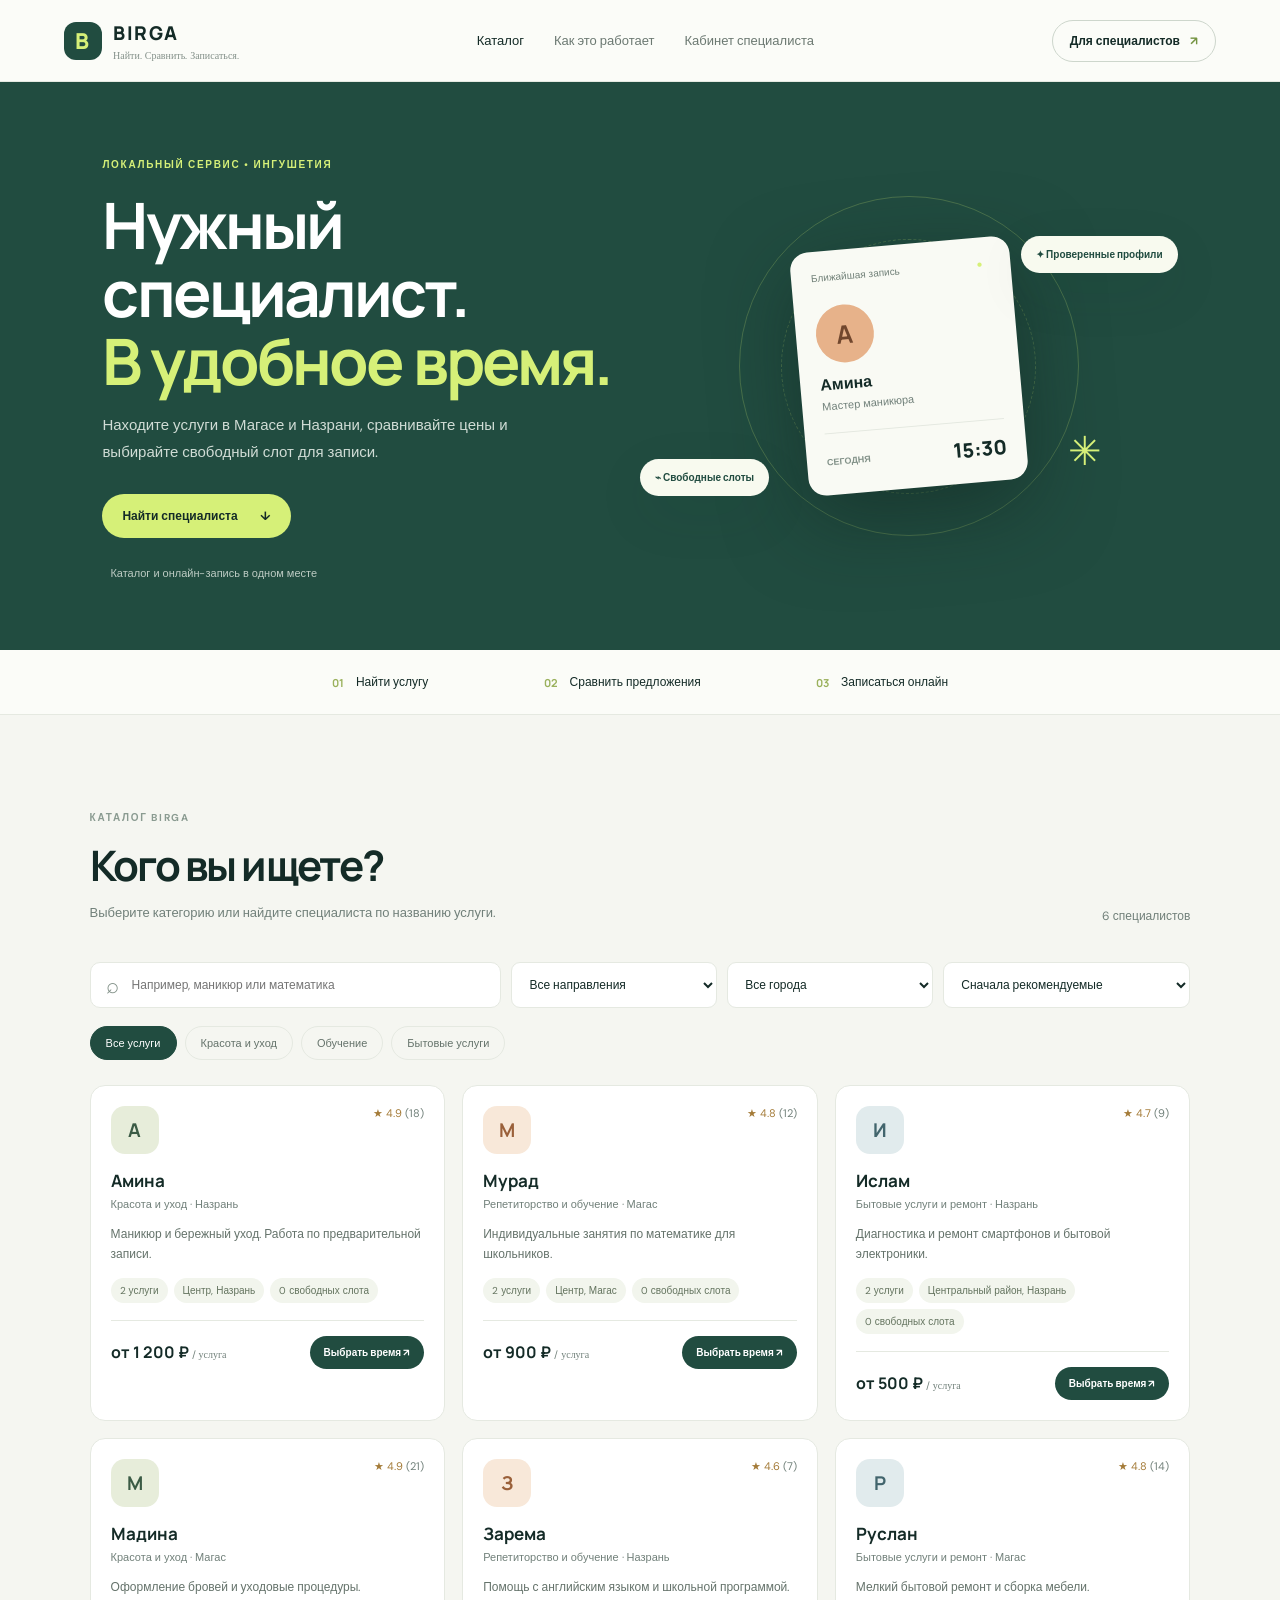
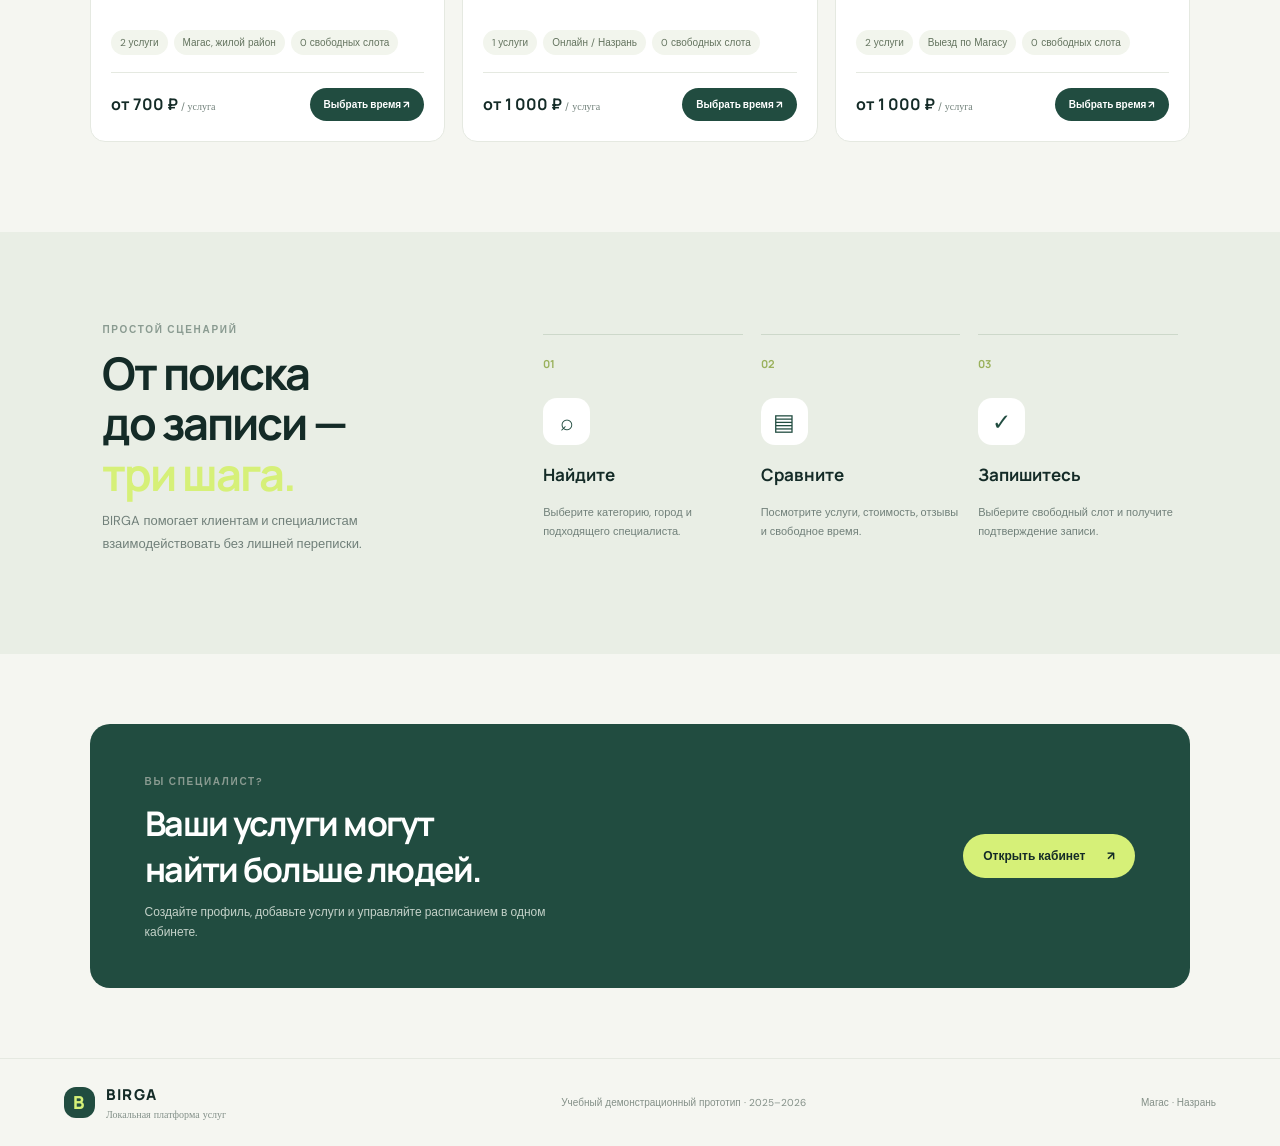
==== commit f83ad977: "Add files via upload" ====
--- a/index.html
+++ b/index.html
@@ -1,99 +1,52 @@
-<!DOCTYPE html>
+<!doctype html>
 <html lang="ru">
 <head>
-  <meta charset="UTF-8">
-  <meta name="viewport" content="width=device-width, initial-scale=1.0">
-  <meta name="theme-color" content="#14251f">
-  <title>BIRGA — Найти. Сравнить. Записаться.</title>
-  <link rel="preconnect" href="https://fonts.googleapis.com">
-  <link rel="preconnect" href="https://fonts.gstatic.com" crossorigin>
-  <link href="https://fonts.googleapis.com/css2?family=Manrope:wght@400;500;600;700;800&display=swap" rel="stylesheet">
+  <meta charset="utf-8"><meta name="viewport" content="width=device-width, initial-scale=1">
+  <meta name="theme-color" content="#102b27"><title>BIRGA — найти специалиста</title>
   <link rel="stylesheet" href="style.css">
 </head>
-<body>
-  <div class="announcement"><span class="dot"></span> Демонстрационная версия · Магас и Назрань</div>
-  <header class="header">
-    <a class="brand" href="#" aria-label="BIRGA — главная"><span class="brand-mark">B</span><span>BIRGA</span></a>
-    <nav class="nav">
-      <a href="#catalog">Каталог</a><a href="#how">Как это работает</a><a href="#for-masters">Специалистам</a>
-    </nav>
-    <div class="header-actions">
-      <button class="btn btn-quiet" id="openCabinet">Кабинет специалиста</button>
-      <button class="btn btn-dark" id="topFind">Найти услугу <span>↗</span></button>
-      <button class="menu-toggle" id="menuToggle" aria-label="Открыть меню">☰</button>
+<body data-page="client">
+<header class="topbar">
+  <a class="brand" href="index.html"><span class="brand-mark">B</span><span>BIRGA<small>Найти. Сравнить. Записаться.</small></span></a>
+  <nav><a class="active" href="index.html">Каталог</a><a href="#how">Как это работает</a><a href="specialist.html">Кабинет специалиста</a></nav>
+  <a class="nav-cta" href="specialist.html">Для специалистов <span>↗</span></a>
+</header>
+<main>
+  <section class="hero">
+    <div class="hero-copy">
+      <span class="eyebrow">ЛОКАЛЬНЫЙ СЕРВИС • ИНГУШЕТИЯ</span>
+      <h1>Нужный специалист.<br><em>В удобное время.</em></h1>
+      <p>Находите услуги в Магасе и Назрани, сравнивайте цены и выбирайте свободный слот для записи.</p>
+      <a class="button button-light" href="#catalog">Найти специалиста <span>↓</span></a>
+      <div class="hero-note"><span class="pulse"></span> Каталог и онлайн-запись в одном месте</div>
     </div>
-  </header>
-
-  <main>
-    <section class="hero">
-      <div class="hero-copy">
-        <div class="eyebrow"><span class="eyebrow-line"></span> СЕРВИС УСЛУГ И ОНЛАЙН-ЗАПИСИ</div>
-        <h1>Хорошие специалисты<br><em>рядом.</em> Запись — проще.</h1>
-        <p class="hero-text">Находите мастеров и специалистов в одном месте. Сравнивайте услуги, цены и отзывы — и выбирайте удобное время.</p>
-        <div class="hero-actions"><button class="btn btn-lime" id="heroFind">Найти специалиста <span>↗</span></button><a class="text-link" href="#how">Как работает BIRGA <span>↓</span></a></div>
-        <div class="hero-proof"><div class="proof-avatars"><i>А</i><i>М</i><i>З</i></div><span>Локальный каталог для жителей<br>и гостей республики</span></div>
-      </div>
-      <div class="hero-visual">
-        <div class="hero-orbit orbit-one"></div><div class="hero-orbit orbit-two"></div>
-        <div class="hero-note note-top"><span class="note-icon">✓</span><span><b>Всё в одном месте</b><small>Цены · отзывы · расписание</small></span></div>
-        <div class="hero-card">
-          <div class="hero-card-top"><span>ПОПУЛЯРНО РЯДОМ</span><span class="live-dot">●</span></div>
-          <div class="mini-profile"><div class="avatar avatar-a">М</div><div><b>Мадина</b><small>Мастер маникюра</small></div><span class="rating">★ 4.9</span></div>
-          <div class="mini-tags"><span>Назрань</span><span>от 1 200 ₽</span></div>
-          <div class="mini-calendar"><div><small>СЕГОДНЯ</small><b>24</b></div><div><small>СВОБОДНО</small><b>14:30</b></div><div><small>ДЛИТЕЛЬНОСТЬ</small><b>60 мин</b></div></div>
-          <button class="mini-book" id="heroBook">Посмотреть профиль <span>↗</span></button>
-        </div>
-        <div class="hero-note note-bottom"><span class="note-icon">⌁</span><span><b>Свободное время</b><small>Выбирайте удобный слот</small></span></div>
-        <div class="hero-stamp">НАЙТИ<br>СРАВНИТЬ<br>ЗАПИСАТЬСЯ</div>
-      </div>
-    </section>
-
-    <section class="search-wrap" id="searchArea">
-      <div class="search-heading"><div><span class="section-kicker">ПОИСК ПО КАТАЛОГУ</span><h2>Кого вы ищете?</h2></div><span class="search-hint">Начните с услуги или категории</span></div>
-      <div class="search-bar">
-        <label class="search-field"><span>⌕</span><input id="searchInput" placeholder="Например, маникюр или репетитор"></label>
-        <label class="select-field"><small>ГОРОД</small><select id="cityFilter"><option value="Все города">Все города</option><option>Назрань</option><option>Магас</option><option>Карабулак</option></select></label>
-        <label class="select-field"><small>КАТЕГОРИЯ</small><select id="categoryFilter"><option value="Все категории">Все категории</option><option>Красота и уход</option><option>Обучение</option><option>Бытовые услуги и ремонт</option></select></label>
-        <button class="btn btn-dark search-submit" id="searchButton">Искать <span>↗</span></button>
-      </div>
-      <div class="quick-cats">
-        <button class="cat-chip active" data-cat="Все категории"><span>✳</span> Все услуги</button>
-        <button class="cat-chip" data-cat="Красота и уход"><span>✦</span> Красота и уход</button>
-        <button class="cat-chip" data-cat="Обучение"><span>▤</span> Обучение</button>
-        <button class="cat-chip" data-cat="Бытовые услуги и ремонт"><span>⌂</span> Дом и ремонт</button>
-      </div>
-    </section>
-
-    <section class="catalog section" id="catalog">
-      <div class="section-head"><div><span class="section-kicker">ВЫБИРАЙТЕ УДОБНО</span><h2>Специалисты рядом</h2><p>Сравните предложения и выберите свободное время.</p></div><div class="catalog-controls"><label class="sort-label">Сортировка <select id="sortFilter"><option value="recommended">По рекомендации</option><option value="rating">Сначала рейтинг</option><option value="price">Сначала дешевле</option></select></label><span class="result-count" id="resultCount">10 специалистов</span></div></div>
-      <div class="filters-row"><button class="filter-pill selected" data-city="Все города">Все города</button><button class="filter-pill" data-city="Назрань">Назрань</button><button class="filter-pill" data-city="Магас">Магас</button><button class="filter-pill" data-city="Карабулак">Карабулак</button><span class="filter-spacer"></span><label class="price-filter">Цена до <select id="priceFilter"><option value="999999">Любая</option><option value="1000">1 000 ₽</option><option value="2000">2 000 ₽</option><option value="3000">3 000 ₽</option></select></label></div>
-      <div class="provider-grid" id="providerGrid"></div>
-      <div class="empty-state hidden" id="emptyState"><div>⌕</div><h3>Ничего не найдено</h3><p>Попробуйте изменить запрос или фильтры.</p><button class="btn btn-dark" id="resetFilters">Сбросить фильтры</button></div>
-    </section>
-
-    <section class="how section" id="how">
-      <div class="how-intro"><span class="section-kicker">ПОНЯТНО С ПЕРВОГО ШАГА</span><h2>Три шага.<br><em>И вы записаны.</em></h2><p>BIRGA объединяет поиск, сравнение и запись в одном простом сценарии.</p></div>
-      <div class="steps">
-        <article class="step"><span class="step-num">01</span><div class="step-icon">⌕</div><h3>Найдите</h3><p>Выберите категорию, город и подходящего специалиста.</p><span class="step-line"></span></article>
-        <article class="step"><span class="step-num">02</span><div class="step-icon">◇</div><h3>Сравните</h3><p>Посмотрите цены, рейтинг, отзывы и свободные слоты.</p><span class="step-line"></span></article>
-        <article class="step"><span class="step-num">03</span><div class="step-icon">✓</div><h3>Запишитесь</h3><p>Выберите дату и время, подтвердите запись без переписки.</p><span class="step-line"></span></article>
-      </div>
-    </section>
-
-    <section class="master-banner section" id="for-masters">
-      <div class="banner-pattern">B</div><div class="banner-copy"><span class="section-kicker light">ДЛЯ СПЕЦИАЛИСТОВ И ОРГАНИЗАЦИЙ</span><h2>Ваши услуги.<br>Больше возможностей.</h2><p>Создайте профиль, добавьте услуги и управляйте расписанием — без необходимости разрабатывать собственный сайт.</p><button class="btn btn-lime" id="bannerCabinet">Открыть кабинет <span>↗</span></button></div>
-      <div class="banner-benefits"><div><b>01</b><span><strong>Профиль в каталоге</strong><small>Услуги, цены и контакты</small></span></div><div><b>02</b><span><strong>Управление расписанием</strong><small>Свободные слоты и записи</small></span></div><div><b>03</b><span><strong>Базовая статистика</strong><small>Обращения и активность</small></span></div></div>
-    </section>
-
-    <section class="trust section"><div><span class="section-kicker">ПРИНЦИП BIRGA</span><h2>Локальный сервис.<br><em>Понятный выбор.</em></h2></div><div class="trust-text"><p>На первом этапе BIRGA ориентирован на Магас и Назрань. Мы начинаем с каталога и онлайн-записи, проверяем качество информации и развиваем платформу по реальному спросу.</p><div class="trust-tags"><span>Местные специалисты</span><span>Прозрачные цены</span><span>Свободные слоты</span></div></div></section>
-  </main>
-
-  <footer class="footer"><a class="brand footer-brand" href="#"><span class="brand-mark">B</span><span>BIRGA</span></a><span>Найти. Сравнить. Записаться на свободное время.</span><span>Демонстрационный проект · 2025–2026</span></footer>
-
-  <div class="modal-backdrop hidden" id="modalBackdrop">
-    <section class="modal" role="dialog" aria-modal="true" aria-labelledby="modalTitle"><button class="modal-close" id="modalClose" aria-label="Закрыть">×</button><div id="modalContent"></div></section>
-  </div>
-  <div class="toast" id="toast" role="status"></div>
-  <script src="app.js"></script>
-</body>
-</html>+    <div class="hero-art" aria-label="Иллюстрация сервиса BIRGA">
+      <div class="art-orbit orbit-one"></div><div class="art-orbit orbit-two"></div>
+      <div class="art-card art-card-main"><div class="art-card-top"><span>Ближайшая запись</span><span class="live-dot">●</span></div><div class="art-avatar">А</div><strong>Амина</strong><small>Мастер маникюра</small><div class="art-date"><b>СЕГОДНЯ</b><span>15:30</span></div></div>
+      <div class="art-chip chip-one">✦ Проверенные профили</div><div class="art-chip chip-two">⌁ Свободные слоты</div>
+      <div class="art-spark">✳</div>
+    </div>
+  </section>
+  <section class="trust-row"><div><b>01</b><span>Найти услугу</span></div><div><b>02</b><span>Сравнить предложения</span></div><div><b>03</b><span>Записаться онлайн</span></div></section>
+  <section class="section" id="catalog">
+    <div class="section-heading"><div><span class="eyebrow">КАТАЛОГ BIRGA</span><h2>Кого вы ищете?</h2><p>Выберите категорию или найдите специалиста по названию услуги.</p></div><div class="result-count" id="resultCount">Загрузка…</div></div>
+    <div class="filters">
+      <label class="search-field"><span>⌕</span><input id="searchInput" placeholder="Например, маникюр или математика"></label>
+      <select id="categoryFilter" aria-label="Категория"><option value="">Все направления</option><option>Красота и уход</option><option>Репетиторство и обучение</option><option>Бытовые услуги и ремонт</option></select>
+      <select id="cityFilter" aria-label="Город"><option value="">Все города</option><option>Назрань</option><option>Магас</option></select>
+      <select id="sortFilter" aria-label="Сортировка"><option value="recommended">Сначала рекомендуемые</option><option value="price">Сначала дешевле</option><option value="rating">По рейтингу</option></select>
+    </div>
+    <div class="category-pills" id="categoryPills">
+      <button class="pill active" data-category="">Все услуги</button><button class="pill" data-category="Красота и уход">Красота и уход</button><button class="pill" data-category="Репетиторство и обучение">Обучение</button><button class="pill" data-category="Бытовые услуги и ремонт">Бытовые услуги</button>
+    </div>
+    <div class="provider-grid" id="providerGrid"></div>
+    <div class="empty-state hidden" id="emptyState"><div>⌕</div><h3>Ничего не найдено</h3><p>Попробуйте изменить запрос или фильтры.</p><button class="button button-dark" id="resetFilters">Сбросить фильтры</button></div>
+  </section>
+  <section class="how-section" id="how"><div class="how-intro"><span class="eyebrow">ПРОСТОЙ СЦЕНАРИЙ</span><h2>От поиска<br>до записи —<br><em>три шага.</em></h2><p>BIRGA помогает клиентам и специалистам взаимодействовать без лишней переписки.</p></div><div class="how-steps"><article><b>01</b><div class="step-icon">⌕</div><h3>Найдите</h3><p>Выберите категорию, город и подходящего специалиста.</p></article><article><b>02</b><div class="step-icon">▤</div><h3>Сравните</h3><p>Посмотрите услуги, стоимость, отзывы и свободное время.</p></article><article><b>03</b><div class="step-icon">✓</div><h3>Запишитесь</h3><p>Выберите свободный слот и получите подтверждение записи.</p></article></div></section>
+  <section class="join-banner"><div><span class="eyebrow">ВЫ СПЕЦИАЛИСТ?</span><h2>Ваши услуги могут<br>найти больше людей.</h2><p>Создайте профиль, добавьте услуги и управляйте расписанием в одном кабинете.</p></div><a class="button button-light" href="specialist.html">Открыть кабинет <span>↗</span></a></section>
+</main>
+<footer><a class="brand footer-brand" href="index.html"><span class="brand-mark">B</span><span>BIRGA<small>Локальная платформа услуг</small></span></a><span>Учебный демонстрационный прототип · 2025–2026</span><span>Магас · Назрань</span></footer>
+<div class="modal-backdrop hidden" id="bookingModal"><section class="modal"><button class="modal-close" id="closeBooking" aria-label="Закрыть">×</button><span class="eyebrow">ОНЛАЙН-ЗАПИСЬ</span><h2>Записаться к специалисту</h2><div id="bookingProvider" class="booking-provider"></div><form id="bookingForm"><label>Ваше имя<input name="client" required maxlength="50" placeholder="Как к вам обращаться"></label><label>Телефон для связи<input name="phone" required type="tel" maxlength="25" placeholder="+7 ___ ___-__-__"></label><label>Услуга<select name="service" id="bookingService" required></select></label><label>Свободное время<select name="slot" id="bookingSlot" required></select></label><label class="check-line"><input type="checkbox" name="agree" required> Я согласен(на) с правилами записи и отмены.</label><button class="button button-dark full" type="submit">Подтвердить запись</button><p class="form-hint">Оплата производится исполнителю на месте. Онлайн-оплата в прототипе не используется.</p></form></section></div>
+<div class="toast" id="toast" role="status"></div>
+<script src="app.js"></script>
+</body></html>
--- a/style.css
+++ b/style.css
@@ -1,4 +1,5 @@
-*{box-sizing:border-box} :root{--ink:#172820;--muted:#6e7a72;--paper:#f7f8f3;--white:#fff;--lime:#d9f36a;--line:#e6eae2;--green:#284638}html{scroll-behavior:smooth}body{margin:0;background:var(--paper);color:var(--ink);font-family:Manrope,Arial,sans-serif}button,input,select{font:inherit}button{cursor:pointer}.announcement{height:32px;background:#14251f;color:#dbe6dd;text-align:center;font-size:10px;letter-spacing:.12em;display:flex;align-items:center;justify-content:center;gap:8px}.dot,.live-dot{color:#d9f36a}.header{height:78px;padding:0 7.2%;display:flex;align-items:center;justify-content:space-between;background:#fff;border-bottom:1px solid #edf0ea;position:sticky;top:0;z-index:20}.brand{display:flex;align-items:center;gap:10px;text-decoration:none;color:var(--ink);font-weight:800;font-size:20px;letter-spacing:-.06em}.brand-mark{width:31px;height:31px;background:var(--lime);border-radius:10px;display:grid;place-items:center;font-size:19px}.nav{display:flex;gap:35px}.nav a,.text-link{font-size:12px;color:#526158;text-decoration:none;font-weight:700}.nav a:hover,.text-link:hover{color:#78952a}.header-actions{display:flex;gap:10px;align-items:center}.btn{border:0;border-radius:9px;padding:13px 18px;font-size:11px;font-weight:800;transition:.2s;display:inline-flex;gap:14px;align-items:center;justify-content:center}.btn:hover{transform:translateY(-2px)}.btn-dark{background:var(--ink);color:white}.btn-lime{background:var(--lime);color:var(--ink)}.btn-quiet{background:#f2f4ef;color:#34463b}.menu-toggle{display:none;border:0;background:none;font-size:22px}.hero{padding:85px 10% 92px;display:grid;grid-template-columns:1.05fr .95fr;gap:5%;align-items:center;background:#edf1e9;overflow:hidden}.eyebrow,.section-kicker{font-size:9px;letter-spacing:.18em;font-weight:800;color:#77866e}.eyebrow{display:flex;align-items:center;gap:10px}.eyebrow-line{width:24px;height:1px;background:#82946d}.hero h1{font-size:clamp(42px,5.2vw,68px);line-height:1.08;letter-spacing:-.065em;margin:23px 0 20px;font-weight:800}.hero h1 em,.how h2 em,.trust h2 em{font-style:normal;color:#829b36}.hero-text{max-width:440px;font-size:14px;line-height:1.9;color:#637168}.hero-actions{display:flex;align-items:center;gap:25px;margin-top:29px}.text-link{border-bottom:1px solid #aab5a9;padding-bottom:5px}.hero-proof{display:flex;align-items:center;gap:14px;margin-top:55px;color:#78847b;font-size:10px;line-height:1.6}.proof-avatars{display:flex;padding-left:5px}.proof-avatars i{font-style:normal;width:27px;height:27px;border-radius:50%;background:#d9e5c2;border:2px solid #edf1e9;margin-left:-5px;display:grid;place-items:center;font-size:10px;font-weight:800}.proof-avatars i:nth-child(2){background:#f0d7c4}.proof-avatars i:nth-child(3){background:#d6dce9}.hero-visual{height:410px;position:relative;display:grid;place-items:center}.hero-orbit{position:absolute;border:1px solid #d6dfd0;border-radius:50%;width:390px;height:390px}.orbit-two{width:310px;height:310px;border-style:dashed}.hero-card{position:relative;z-index:2;background:#fff;border-radius:18px;width:min(340px,90%);padding:23px;box-shadow:0 24px 70px #2036291c;transform:rotate(-3deg)}.hero-card-top{font-size:8px;letter-spacing:.14em;font-weight:800;color:#8b978c;display:flex;justify-content:space-between}.live-dot{font-size:12px}.mini-profile{display:flex;align-items:center;gap:11px;margin:25px 0 13px}.avatar{width:44px;height:44px;border-radius:14px;display:grid;place-items:center;font-size:18px;font-weight:800}.avatar-a{background:#f0d8c6;color:#8c5739}.mini-profile b,.mini-profile small{display:block}.mini-profile b{font-size:13px}.mini-profile small{font-size:9px;color:#879188;margin-top:4px}.rating{margin-left:auto;font-size:10px;font-weight:800;color:#b68a2e}.mini-tags{display:flex;gap:7px}.mini-tags span{background:#f2f5ef;border-radius:30px;padding:6px 9px;font-size:9px;color:#67756a}.mini-calendar{display:grid;grid-template-columns:repeat(3,1fr);background:#f7f8f4;border-radius:10px;padding:13px;margin-top:18px}.mini-calendar small,.mini-calendar b{display:block}.mini-calendar small{font-size:7px;color:#909b90;letter-spacing:.08em}.mini-calendar b{font-size:12px;margin-top:6px}.mini-book{margin-top:14px;width:100%;border:0;background:var(--ink);color:#fff;border-radius:8px;padding:12px;font-size:10px;font-weight:800;display:flex;justify-content:space-between}.hero-note{position:absolute;z-index:3;background:#fff;border-radius:10px;padding:12px 15px;display:flex;gap:10px;align-items:center;box-shadow:0 12px 35px #20362912}.note-top{top:32px;right:-8px}.note-bottom{bottom:32px;left:-20px}.note-icon{width:27px;height:27px;border-radius:8px;background:var(--lime);display:grid;place-items:center;font-weight:900}.hero-note b,.hero-note small{display:block}.hero-note b{font-size:9px}.hero-note small{font-size:8px;color:#879188;margin-top:3px}.hero-stamp{position:absolute;right:0;bottom:2px;font-size:8px;line-height:1.7;letter-spacing:.14em;font-weight:800;color:#879a72;text-align:right}.search-wrap{background:#fff;margin:-1px auto 0;padding:48px 10% 38px;box-shadow:0 10px 30px #263a2910}.search-heading{display:flex;align-items:end;justify-content:space-between;margin-bottom:19px}.search-heading h2,.section-head h2{font-size:27px;letter-spacing:-.05em;margin:7px 0 0}.search-hint{font-size:10px;color:#89948b}.search-bar{display:grid;grid-template-columns:1.7fr .8fr 1fr auto;border:1px solid var(--line);border-radius:12px;padding:7px;gap:5px}.search-field{display:flex;align-items:center;gap:10px;padding:0 14px}.search-field span{font-size:25px;color:#82936d}.search-field input{border:0;outline:0;width:100%;font-size:11px;color:var(--ink)}.select-field{padding:7px 13px;border-left:1px solid var(--line)}.select-field small{display:block;font-size:7px;letter-spacing:.12em;color:#9aa49b;font-weight:800}.select-field select,.sort-label select,.price-filter select{border:0;background:transparent;color:#34463b;font-size:10px;font-weight:700;outline:0;margin-top:5px;max-width:100%}.search-submit{min-width:115px}.quick-cats{display:flex;gap:9px;margin-top:19px;flex-wrap:wrap}.cat-chip,.filter-pill{border:1px solid var(--line);background:white;border-radius:30px;padding:9px 13px;font-size:9px;font-weight:700;color:#68766c}.cat-chip span{margin-right:5px;color:#8da34c}.cat-chip.active,.filter-pill.selected{background:#eef4df;border-color:#e0eac8;color:#40542b}.section{padding:80px 10%}.section-head{display:flex;align-items:end;justify-content:space-between}.section-head p{font-size:11px;color:#7c887f;margin:10px 0 0}.catalog-controls{display:flex;align-items:center;gap:22px}.sort-label{font-size:9px;color:#879188}.sort-label select{font-size:9px}.result-count{font-size:9px;color:#8b978d}.filters-row{display:flex;align-items:center;gap:8px;margin:27px 0 20px}.filter-pill{padding:8px 13px}.filter-spacer{flex:1}.price-filter{font-size:9px;color:#879188}.price-filter select{font-size:9px}.provider-grid{display:grid;grid-template-columns:repeat(3,1fr);gap:17px}.provider-card{background:#fff;border:1px solid #edf0ea;border-radius:13px;overflow:hidden;transition:.2s}.provider-card:hover{transform:translateY(-4px);box-shadow:0 15px 35px #263a2910}.provider-cover{height:132px;position:relative;display:flex;align-items:center;justify-content:center;overflow:hidden}.provider-cover:before,.provider-cover:after{content:"";position:absolute;border:1px solid #ffffff70;border-radius:50%;width:170px;height:170px}.provider-cover:after{width:115px;height:115px}.cover-1{background:linear-gradient(135deg,#ead8c8,#f5e9de)}.cover-2{background:linear-gradient(135deg,#dce7cb,#eef1dd)}.cover-3{background:linear-gradient(135deg,#d8dce9,#eeeaf3)}.cover-4{background:linear-gradient(135deg,#e8d7df,#f3e8ec)}.cover-5{background:linear-gradient(135deg,#d7e6e3,#eaf1ed)}.cover-6{background:linear-gradient(135deg,#e9e1c9,#f5efd9)}.cover-7{background:linear-gradient(135deg,#e5d7c9,#f4e9de)}.cover-8{background:linear-gradient(135deg,#d9dfec,#e9edf6)}.cover-9{background:linear-gradient(135deg,#e4d9d0,#f3eae2)}.cover-10{background:linear-gradient(135deg,#dce7d5,#edf2e8)}.cover-symbol{font-size:40px;position:relative;z-index:1;color:#334d3b;opacity:.75}.cover-badge{position:absolute;top:12px;left:12px;background:#ffffffd9;padding:6px 9px;border-radius:30px;font-size:8px;font-weight:800;z-index:2}.cover-fav{position:absolute;top:9px;right:12px;border:0;background:#ffffffd9;border-radius:50%;width:27px;height:27px;font-size:14px;z-index:2;color:#627064}.provider-body{padding:16px}.provider-top{display:flex;justify-content:space-between;align-items:start}.provider-name{font-size:14px;font-weight:800;letter-spacing:-.03em}.provider-sub{font-size:9px;color:#8a958c;margin-top:4px}.provider-rating{font-size:9px;color:#a77c26;font-weight:800}.provider-location{font-size:9px;color:#7e8b81;margin:13px 0;display:flex;gap:5px;align-items:center}.service-tags{display:flex;gap:5px;flex-wrap:wrap;min-height:23px}.service-tags span{font-size:8px;color:#6f7d72;background:#f3f5f0;padding:5px 7px;border-radius:5px}.provider-bottom{display:flex;justify-content:space-between;align-items:center;border-top:1px solid #eff1ed;margin-top:15px;padding-top:13px}.provider-price small{display:block;color:#9aa49b;font-size:8px}.provider-price b{font-size:13px}.card-open{border:0;background:var(--ink);color:#fff;border-radius:7px;padding:9px 12px;font-size:9px;font-weight:800}.empty-state{text-align:center;padding:60px 20px;background:#fff;border-radius:12px}.empty-state>div{font-size:40px;color:#9bac74}.empty-state h3{margin-bottom:5px}.empty-state p{color:#829087;font-size:12px}.hidden{display:none!important}.how{background:#e9eee5;display:grid;grid-template-columns:.8fr 1.2fr;gap:8%;align-items:center}.how h2,.trust h2{font-size:42px;letter-spacing:-.06em;line-height:1.13;margin:14px 0}.how-intro p{font-size:12px;line-height:1.8;color:#758278;max-width:300px}.steps{display:grid;grid-template-columns:repeat(3,1fr);gap:18px}.step{position:relative;padding:19px 14px 10px 0}.step-num{font-size:9px;color:#87966e;font-weight:800;letter-spacing:.15em}.step-icon{width:44px;height:44px;background:#fff;border-radius:13px;display:grid;place-items:center;font-size:22px;margin:24px 0 17px}.step h3{font-size:15px;margin:0 0 8px}.step p{font-size:10px;line-height:1.8;color:#7b887e;max-width:150px}.step-line{display:block;width:100%;height:1px;background:#cdd7c8;margin-top:27px}.master-banner{margin:75px 10%;padding:54px 6%;background:#1b3026;color:#fff;border-radius:18px;display:grid;grid-template-columns:1.1fr .9fr;gap:10%;position:relative;overflow:hidden}.banner-pattern{position:absolute;right:34%;top:-140px;font-size:470px;font-weight:800;color:#ffffff06;line-height:1}.light{color:#b6ca83}.banner-copy{position:relative;z-index:1}.banner-copy h2{font-size:38px;line-height:1.12;letter-spacing:-.06em;margin:14px 0}.banner-copy p{font-size:11px;line-height:1.9;color:#b8c5bc;max-width:390px;margin-bottom:23px}.banner-benefits{display:flex;flex-direction:column;justify-content:center;gap:22px;position:relative;z-index:1}.banner-benefits>div{display:flex;align-items:center;gap:18px;border-bottom:1px solid #ffffff20;padding-bottom:17px}.banner-benefits>div:last-child{border:0}.banner-benefits b{font-size:10px;color:#b6ca83}.banner-benefits strong,.banner-benefits small{display:block}.banner-benefits strong{font-size:11px}.banner-benefits small{font-size:9px;color:#aab9af;margin-top:5px}.trust{display:grid;grid-template-columns:1fr 1fr;gap:10%;padding-top:20px;padding-bottom:75px}.trust h2{font-size:35px}.trust-text p{font-size:12px;line-height:2;color:#738077;margin-top:10px}.trust-tags{display:flex;gap:7px;flex-wrap:wrap;margin-top:20px}.trust-tags span{font-size:8px;border:1px solid #dfe5da;padding:8px 10px;border-radius:30px;color:#68776b}.footer{background:#14251f;color:#b9c5bb;padding:25px 7.2%;display:flex;align-items:center;justify-content:space-between;font-size:9px}.footer-brand{color:white;font-size:17px}.footer-brand .brand-mark{width:27px;height:27px;font-size:16px}.modal-backdrop{position:fixed;inset:0;background:#0b1711a8;z-index:50;display:grid;place-items:center;padding:18px;overflow:auto}.modal{width:min(560px,100%);max-height:90vh;overflow:auto;background:#fff;border-radius:16px;padding:30px;position:relative;box-shadow:0 25px 80px #0003}.modal-close{position:absolute;right:18px;top:14px;border:0;background:#f1f4ed;width:30px;height:30px;border-radius:50%;font-size:20px;color:#405246}.modal h2{font-size:24px;letter-spacing:-.05em;margin:8px 0}.modal p{font-size:11px;color:#78847b;line-height:1.7}.modal-kicker{font-size:8px;letter-spacing:.15em;font-weight:800;color:#8ba14c}.profile-modal-head{display:flex;gap:15px;align-items:center;margin:15px 0}.profile-avatar{width:65px;height:65px;border-radius:17px;display:grid;place-items:center;font-size:25px;font-weight:800;background:#e5ebd9}.profile-modal-head h2{margin:0}.profile-modal-head p{margin:4px 0}.modal-rating{font-size:10px;color:#a77c26;font-weight:800}.modal-section{border-top:1px solid #edf0ea;padding-top:15px;margin-top:17px}.modal-section h3{font-size:12px;margin:0 0 10px}.service-row{display:flex;justify-content:space-between;padding:9px 0;border-bottom:1px solid #f0f2ee;font-size:10px}.service-row b{font-size:10px}.slot-grid{display:grid;grid-template-columns:repeat(4,1fr);gap:7px}.slot{border:1px solid #e3e9de;background:#fff;border-radius:7px;padding:9px 3px;font-size:9px;color:#4e5e52}.slot.selected{background:#eaf2d6;border-color:#c9dc9a}.field{display:block;margin:12px 0}.field span{display:block;font-size:9px;font-weight:800;color:#68766c;margin-bottom:6px}.field input,.field select,.field textarea{width:100%;border:1px solid #e1e7de;border-radius:8px;padding:11px;font-size:11px;outline-color:#9ab35b;background:white}.field textarea{min-height:65px;resize:vertical}.modal-action{width:100%;margin-top:15px}.success-panel{text-align:center;padding:22px 10px}.success-icon{width:54px;height:54px;background:#eaf2d6;border-radius:50%;display:grid;place-items:center;margin:0 auto 15px;font-size:25px}.success-panel h2{font-size:23px}.booking-summary{background:#f5f7f1;border-radius:10px;padding:13px;text-align:left;margin:18px 0;font-size:10px;line-height:1.9}.cabinet-tabs{display:flex;gap:7px;margin:18px 0;border-bottom:1px solid #e9eee6}.cabinet-tab{border:0;background:none;padding:9px 10px;font-size:9px;color:#78847b;border-bottom:2px solid transparent}.cabinet-tab.active{color:#2b4133;border-color:#a5c052;font-weight:800}.stat-grid{display:grid;grid-template-columns:repeat(3,1fr);gap:8px;margin:14px 0}.stat{background:#f5f7f1;border-radius:9px;padding:12px}.stat small{display:block;font-size:8px;color:#879289}.stat b{font-size:19px;display:block;margin-top:5px}.booking-item{padding:12px 0;border-bottom:1px solid #edf0ea;display:flex;justify-content:space-between;gap:10px;font-size:10px}.booking-item small{display:block;color:#8b968d;margin-top:4px}.status{color:#728f32;font-weight:800}.toast{position:fixed;bottom:24px;left:50%;transform:translate(-50%,20px);background:#172820;color:#fff;padding:12px 18px;border-radius:9px;font-size:10px;opacity:0;pointer-events:none;transition:.25s;z-index:80;box-shadow:0 10px 30px #0002}.toast.show{opacity:1;transform:translate(-50%,0)}
-@media(max-width:900px){.header{padding:0 5%}.nav{gap:16px}.hero{padding:65px 7%;gap:2%}.search-wrap,.section{padding-left:7%;padding-right:7%}.master-banner{margin:55px 7%}.provider-grid{grid-template-columns:repeat(2,1fr)}.hero-visual{transform:scale(.9)}}
-@media(max-width:650px){.announcement{font-size:8px}.header{height:65px}.nav,.header-actions .btn-quiet,.header-actions .btn-dark{display:none}.menu-toggle{display:block}.hero{grid-template-columns:1fr;padding:55px 7% 45px}.hero h1{font-size:45px}.hero-proof{margin-top:32px}.hero-visual{height:340px;margin-top:15px;transform:scale(.92)}.hero-orbit{width:310px;height:310px}.orbit-two{width:250px;height:250px}.note-top{right:0}.note-bottom{left:-4px}.search-wrap{padding:35px 6% 30px}.search-heading{align-items:start;gap:10px;flex-direction:column}.search-heading h2,.section-head h2{font-size:24px}.search-hint{display:none}.search-bar{grid-template-columns:1fr 1fr}.search-field{grid-column:1/-1;min-height:42px}.select-field{border-left:0;border-top:1px solid var(--line)}.search-submit{grid-column:1/-1}.quick-cats{gap:6px}.cat-chip{font-size:8px;padding:8px 10px}.section{padding:55px 6%}.section-head{align-items:start;flex-direction:column;gap:18px}.catalog-controls{width:100%;justify-content:space-between}.filters-row{overflow:auto;padding-bottom:5px}.filter-spacer{display:none}.price-filter{margin-left:auto;white-space:nowrap}.provider-grid{grid-template-columns:1fr 1fr;gap:9px}.provider-cover{height:100px}.provider-body{padding:11px}.provider-name{font-size:12px}.provider-sub,.provider-location{font-size:8px}.provider-price b{font-size:11px}.card-open{padding:8px;font-size:8px}.provider-bottom{gap:5px}.how{grid-template-columns:1fr;gap:24px}.how h2{font-size:36px}.steps{gap:9px}.step{padding-right:4px}.step-icon{margin:17px 0 12px;width:38px;height:38px}.step h3{font-size:13px}.step p{font-size:9px}.master-banner{margin:35px 5%;padding:35px 7%;grid-template-columns:1fr;gap:28px}.banner-copy h2{font-size:32px}.banner-benefits{gap:15px}.trust{grid-template-columns:1fr;gap:8px;padding-top:0}.trust h2{font-size:32px}.footer{padding:22px 6%;gap:10px;flex-wrap:wrap}.footer>span:nth-child(2){order:3;width:100%}.modal{padding:25px 20px}.slot-grid{grid-template-columns:repeat(3,1fr)}}
-@media(max-width:380px){.provider-grid{grid-template-columns:1fr}.provider-cover{height:125px}.hero h1{font-size:39px}.steps{grid-template-columns:1fr}.step{display:grid;grid-template-columns:35px 42px 1fr;align-items:center;gap:9px}.step-icon{margin:0}.step h3{margin:0}.step p{grid-column:3;margin:0}.step-line{display:none}}
+@import url('https://fonts.googleapis.com/css2?family=DM+Sans:wght@400;500;600;700&family=Manrope:wght@400;500;600;700;800&display=swap');
+:root{--ink:#142b27;--muted:#71807a;--paper:#f5f6f1;--white:#fff;--green:#214c40;--lime:#d6f078;--line:#e5e9e1;--orange:#e9a36c;--shadow:0 18px 55px rgba(23,52,43,.09)}
+*{box-sizing:border-box}html{scroll-behavior:smooth}body{margin:0;background:var(--paper);color:var(--ink);font-family:'DM Sans',sans-serif}a{color:inherit;text-decoration:none}button,input,select,textarea{font:inherit}button{cursor:pointer}.topbar{height:82px;padding:0 max(5vw,24px);display:flex;align-items:center;justify-content:space-between;background:#fbfcf8;border-bottom:1px solid var(--line);gap:24px}.brand{display:flex;align-items:center;gap:11px;font:800 19px Manrope;letter-spacing:.08em}.brand small{display:block;font:400 10px 'DM Sans';letter-spacing:0;color:#839089;margin-top:3px}.brand-mark{display:grid;place-items:center;width:38px;height:38px;background:var(--green);color:var(--lime);border-radius:12px;font:800 22px Manrope}.topbar nav{display:flex;gap:30px;color:#6c7972;font-size:13px}.topbar nav a.active,.topbar nav a:hover{color:var(--ink)}.nav-cta{font-size:12px;font-weight:700;border:1px solid #cdd6cc;border-radius:30px;padding:12px 17px}.nav-cta span{color:#759443;margin-left:7px}.hero{min-height:520px;background:var(--green);color:white;padding:70px max(8vw,28px);display:grid;grid-template-columns:1fr 1fr;align-items:center;overflow:hidden}.hero-copy{max-width:550px}.eyebrow{font-size:10px;font-weight:700;letter-spacing:.17em;color:#8a9b91}.hero .eyebrow{color:var(--lime)}h1,h2,h3,p{margin-top:0}h1,h2{font-family:Manrope;letter-spacing:-.045em}h1{font-size:clamp(42px,5vw,68px);line-height:1.06;margin:18px 0}.hero h1 em,.how-intro h2 em{font-style:normal;color:var(--lime)}.hero-copy>p{max-width:450px;color:#d0dcd5;font-size:15px;line-height:1.8;margin-bottom:28px}.button{border:0;border-radius:30px;padding:14px 20px;display:inline-flex;align-items:center;justify-content:center;gap:22px;font-size:12px;font-weight:700;transition:.2s}.button:hover{transform:translateY(-2px)}.button-light{background:var(--lime);color:var(--ink)}.button-dark{background:var(--green);color:white}.button-outline{background:transparent;border:1px solid #cbd5cc;color:var(--ink)}.full{width:100%}.hero-note{margin-top:28px;font-size:11px;color:#bdcbc3}.pulse,.live-dot{color:var(--lime);margin-right:8px}.hero-art{height:370px;position:relative;display:grid;place-items:center}.art-orbit{position:absolute;border:1px solid rgba(215,240,120,.22);border-radius:50%;width:340px;height:340px}.orbit-two{width:255px;height:255px;border-style:dashed}.art-card-main{position:relative;background:#f9faf4;color:var(--ink);width:220px;padding:20px;border-radius:18px;box-shadow:0 25px 80px #10231e80;transform:rotate(-5deg)}.art-card-top{display:flex;justify-content:space-between;font-size:10px;color:#718078}.art-avatar{width:58px;height:58px;background:#e7b28a;border-radius:50%;display:grid;place-items:center;margin:22px 0 10px;font:700 25px Manrope;color:#71472e}.art-card-main strong,.art-card-main small{display:block}.art-card-main small{font-size:11px;color:var(--muted);margin-top:4px}.art-date{margin-top:20px;padding-top:14px;border-top:1px solid var(--line);display:flex;justify-content:space-between;align-items:center}.art-date b{font-size:9px;color:#829188}.art-date span{font:800 20px Manrope}.art-chip{position:absolute;background:#f8faef;color:var(--green);padding:12px 15px;border-radius:30px;font-size:10px;font-weight:700;box-shadow:var(--shadow)}.chip-one{top:55px;right:0}.chip-two{bottom:55px;left:0}.art-spark{position:absolute;right:14%;bottom:20%;font-size:40px;color:var(--lime)}.trust-row{display:flex;justify-content:center;gap:clamp(35px,9vw,140px);padding:24px;border-bottom:1px solid var(--line);background:#fbfcf8}.trust-row div{display:flex;gap:12px;align-items:center;font-size:12px}.trust-row b{font:700 11px Manrope;color:#9ab15c}.section{padding:90px max(7vw,24px)}.section-heading{display:flex;align-items:end;justify-content:space-between;margin-bottom:28px}.section h2,.how-intro h2{font-size:42px;margin:10px 0}.section-heading p,.dashboard-title p{color:var(--muted);font-size:13px}.result-count{font-size:12px;color:var(--muted);padding-bottom:10px}.filters{display:grid;grid-template-columns:2fr 1fr 1fr 1.2fr;gap:10px}.search-field{display:flex;align-items:center;background:white;border:1px solid var(--line);border-radius:10px;padding:0 15px}.search-field span{font-size:22px;color:#809087}.search-field input{border:0!important;flex:1}.filters select,.filters input,.stack-form input,.stack-form select,.stack-form textarea,.inline-add input,.modal input,.modal select{width:100%;border:1px solid var(--line);background:white;border-radius:9px;padding:13px;color:var(--ink);outline:none;font-size:12px}.filters select:focus,input:focus,textarea:focus,select:focus{border-color:#8da66c!important}.category-pills{display:flex;gap:8px;flex-wrap:wrap;margin:18px 0 25px}.pill{border:1px solid var(--line);background:transparent;border-radius:30px;padding:9px 15px;color:#65736b;font-size:11px}.pill.active,.pill:hover{background:var(--green);border-color:var(--green);color:white}.provider-grid{display:grid;grid-template-columns:repeat(3,1fr);gap:17px}.provider-card{background:white;border:1px solid var(--line);border-radius:15px;padding:20px;transition:.2s}.provider-card:hover{transform:translateY(-4px);box-shadow:var(--shadow)}.provider-top{display:flex;justify-content:space-between;align-items:start}.provider-avatar{width:48px;height:48px;border-radius:14px;display:grid;place-items:center;background:#e7edda;color:#3b5b45;font:700 19px Manrope}.provider-avatar.orange{background:#f8e8d9;color:#9a603a}.provider-avatar.blue{background:#e1ebed;color:#42656d}.rating{font-size:11px;color:#a47b38}.provider-card h3{font:700 17px Manrope;margin:15px 0 5px}.provider-meta{font-size:11px;color:var(--muted)}.provider-desc{font-size:12px;color:#65736b;line-height:1.6;min-height:38px;margin:14px 0}.provider-tags{display:flex;gap:6px;flex-wrap:wrap}.tag{background:#f2f5ed;border-radius:20px;padding:6px 9px;font-size:10px;color:#64745f}.provider-bottom{display:flex;align-items:center;justify-content:space-between;border-top:1px solid var(--line);padding-top:15px;margin-top:17px}.price{font:700 16px Manrope}.price small{font:400 10px 'DM Sans';color:var(--muted)}.book-button{background:var(--green);color:white;border:0;border-radius:25px;padding:10px 14px;font-size:10px;font-weight:700}.empty-state{text-align:center;padding:55px 10px}.empty-state>div{font-size:45px;color:#9aad75}.empty-state h3{font:700 22px Manrope;margin:8px}.empty-state p{color:var(--muted);font-size:13px}.hidden{display:none!important}.how-section{background:#e9eee5;padding:85px max(8vw,25px);display:grid;grid-template-columns:.8fr 1.5fr;gap:8vw}.how-intro h2{font-size:45px;line-height:1.12}.how-intro p{font-size:13px;line-height:1.8;color:var(--muted);max-width:290px}.how-steps{display:grid;grid-template-columns:repeat(3,1fr);gap:18px;align-items:center}.how-steps article{border-top:1px solid #cdd8ca;padding-top:17px}.how-steps article>b{font:700 11px Manrope;color:#9ab15c}.step-icon{width:47px;height:47px;border-radius:14px;background:white;display:grid;place-items:center;font-size:23px;margin:25px 0 18px;color:var(--green)}.how-steps h3{font:700 17px Manrope}.how-steps p{font-size:11px;line-height:1.7;color:var(--muted)}.join-banner{margin:70px max(7vw,24px);background:#214c40;color:white;border-radius:20px;padding:45px 55px;display:flex;align-items:center;justify-content:space-between}.join-banner h2{font-size:34px;margin:10px 0}.join-banner p{color:#c4d2c9;font-size:12px;max-width:420px;line-height:1.7;margin-bottom:0}footer{border-top:1px solid var(--line);padding:25px max(5vw,24px);display:flex;align-items:center;justify-content:space-between;color:#849088;font-size:10px}.footer-brand{color:var(--ink);font-size:15px}.footer-brand .brand-mark{width:31px;height:31px;font-size:18px}.dashboard-wrap{max-width:1200px;margin:auto;padding:55px 28px 80px}.dashboard-title{display:flex;justify-content:space-between;align-items:end;margin-bottom:30px}.dashboard-title h1{font-size:40px;margin:10px 0}.profile-switch{min-width:220px}.profile-switch label{display:block;font-size:10px;color:var(--muted);margin-bottom:7px}.profile-switch select{width:100%;padding:11px;border:1px solid var(--line);border-radius:8px;background:white}.stats-grid{display:grid;grid-template-columns:repeat(4,1fr);gap:13px;margin-bottom:20px}.stat-card{background:white;border:1px solid var(--line);padding:19px;border-radius:13px}.stat-card span{font-size:10px;color:var(--muted)}.stat-card strong{display:block;font:800 27px Manrope;margin:8px 0 3px}.stat-card small{font-size:10px;color:#91a078}.dashboard-grid{display:grid;grid-template-columns:1fr 1fr;gap:16px}.panel{background:white;border:1px solid var(--line);border-radius:14px;padding:23px;min-width:0}.panel-wide{grid-column:1/-1}.panel-head{display:flex;justify-content:space-between;align-items:center;margin-bottom:20px}.panel h2{font-size:19px;margin:7px 0 0}.status-tag{font-size:10px;color:#4f815c;background:#edf5e9;padding:8px 11px;border-radius:20px}.stack-form{display:grid;gap:13px}.stack-form label,.modal form>label{font-size:11px;color:#67756d;display:grid;gap:6px}.stack-form input,.stack-form select,.stack-form textarea{font-size:12px}.two-fields{display:grid;grid-template-columns:1fr 1fr;gap:10px}.service-row,.slot-row,.review-row,.moderation-row{display:flex;align-items:center;justify-content:space-between;gap:15px;padding:12px 0;border-bottom:1px solid #eef0eb;font-size:12px}.service-row:last-child,.slot-row:last-child,.review-row:last-child,.moderation-row:last-child{border-bottom:0}.service-row small,.slot-row small,.review-row small{display:block;color:var(--muted);font-size:10px;margin-top:4px}.service-row strong{font:700 13px Manrope}.text-button{border:0;background:transparent;color:#b46b51;font-size:11px}.inline-add{display:flex;gap:7px;margin-top:15px}.inline-add input{min-width:0}.inline-add .button{white-space:nowrap;padding:12px 15px}.slot-add input{min-width:0}.muted{font-size:11px;color:var(--muted)}.table-wrap{overflow-x:auto}table{width:100%;border-collapse:collapse;font-size:11px;min-width:650px}th,td{text-align:left;padding:12px 10px;border-bottom:1px solid #edf0eb}th{font-size:9px;letter-spacing:.08em;color:#8b978f;font-weight:700}td select{padding:7px;border:1px solid var(--line);border-radius:7px;background:white;font-size:10px}.review-list:empty:after{content:'Пока нет опубликованных отзывов.';font-size:12px;color:var(--muted)}.review-stars{color:#c39242}.modal-backdrop{position:fixed;inset:0;background:#10231e99;display:grid;place-items:center;padding:20px;z-index:10}.modal{width:min(490px,100%);max-height:90vh;overflow:auto;background:#fbfcf8;border-radius:18px;padding:30px;position:relative;box-shadow:var(--shadow)}.modal h2{font-size:27px;margin:9px 0 20px}.modal-close{position:absolute;right:18px;top:13px;border:0;background:transparent;font-size:28px;color:#7c8981}.booking-provider{font-size:12px;color:var(--muted);padding:12px;background:#eef2e9;border-radius:9px;margin-bottom:17px}.modal form{display:grid;gap:12px}.check-line{display:flex!important;align-items:center;gap:8px!important;font-size:10px!important}.check-line input{width:auto}.form-hint{font-size:10px;line-height:1.5;color:var(--muted);margin:0}.toast{position:fixed;bottom:22px;left:50%;transform:translate(-50%,20px);opacity:0;pointer-events:none;background:#183b31;color:white;padding:13px 20px;border-radius:30px;font-size:12px;z-index:20;transition:.25s;box-shadow:var(--shadow)}.toast.show{opacity:1;transform:translate(-50%,0)}.rule-list{padding-left:18px;color:#66746c;font-size:12px;line-height:1.9}.moderation-list{display:grid}.moderation-row .row-main{flex:1}.moderation-row strong{font:700 13px Manrope}.moderation-actions{display:flex;gap:7px}.moderation-actions button{font-size:10px;padding:8px 11px;border-radius:20px;border:1px solid var(--line);background:white}.moderation-actions .approve{background:#edf5e9;color:#3f744b;border-color:#dcebd5}.moderation-actions .reject{color:#a55f4c}.review-status{font-size:9px;padding:5px 8px;border-radius:15px;background:#f3f4ef;color:#77847c}
+@media(max-width:850px){.topbar{padding:0 20px}.topbar nav{gap:13px}.hero{padding:55px 30px;grid-template-columns:1fr 1fr}.hero-art{transform:scale(.85)}.provider-grid{grid-template-columns:repeat(2,1fr)}.filters{grid-template-columns:1fr 1fr}.how-section{grid-template-columns:1fr;gap:35px}.how-steps{gap:25px}.stats-grid{grid-template-columns:repeat(2,1fr)}}
+@media(max-width:600px){.topbar{height:auto;min-height:70px;flex-wrap:wrap;padding:13px 18px}.topbar nav{order:3;width:100%;overflow:auto;padding:5px 0 3px;font-size:11px}.nav-cta{font-size:10px;padding:9px 12px}.hero{grid-template-columns:1fr;padding:55px 25px 15px}.hero-art{height:300px;transform:scale(.82);margin-top:-5px}.hero h1{font-size:43px}.trust-row{justify-content:space-around;gap:8px;padding:18px 10px}.trust-row div{font-size:9px;gap:5px}.section{padding:60px 19px}.section-heading{align-items:start;gap:10px}.section h2{font-size:32px}.result-count{font-size:10px;text-align:right}.filters{grid-template-columns:1fr}.provider-grid{grid-template-columns:1fr}.how-section{padding:60px 25px}.how-steps{grid-template-columns:1fr;gap:15px}.how-steps article{display:grid;grid-template-columns:35px 50px 1fr;align-items:center;gap:8px}.step-icon{margin:0}.how-steps h3{margin:0}.how-steps p{grid-column:3;margin:0}.join-banner{margin:40px 18px;padding:30px 25px;display:block}.join-banner h2{font-size:29px}.join-banner .button{margin-top:22px}.dashboard-wrap{padding:38px 16px 55px}.dashboard-title{display:block}.dashboard-title h1{font-size:33px}.profile-switch{margin-top:20px}.dashboard-grid{grid-template-columns:1fr}.panel-wide{grid-column:auto}.stats-grid{gap:8px}.stat-card{padding:14px}.stat-card strong{font-size:22px}.panel{padding:17px}.two-fields{grid-template-columns:1fr}.inline-add{flex-wrap:wrap}.inline-add input{flex:1 1 40%}.slot-add input{flex:1 1 40%}footer{gap:15px;flex-wrap:wrap}footer>span{font-size:9px}}
